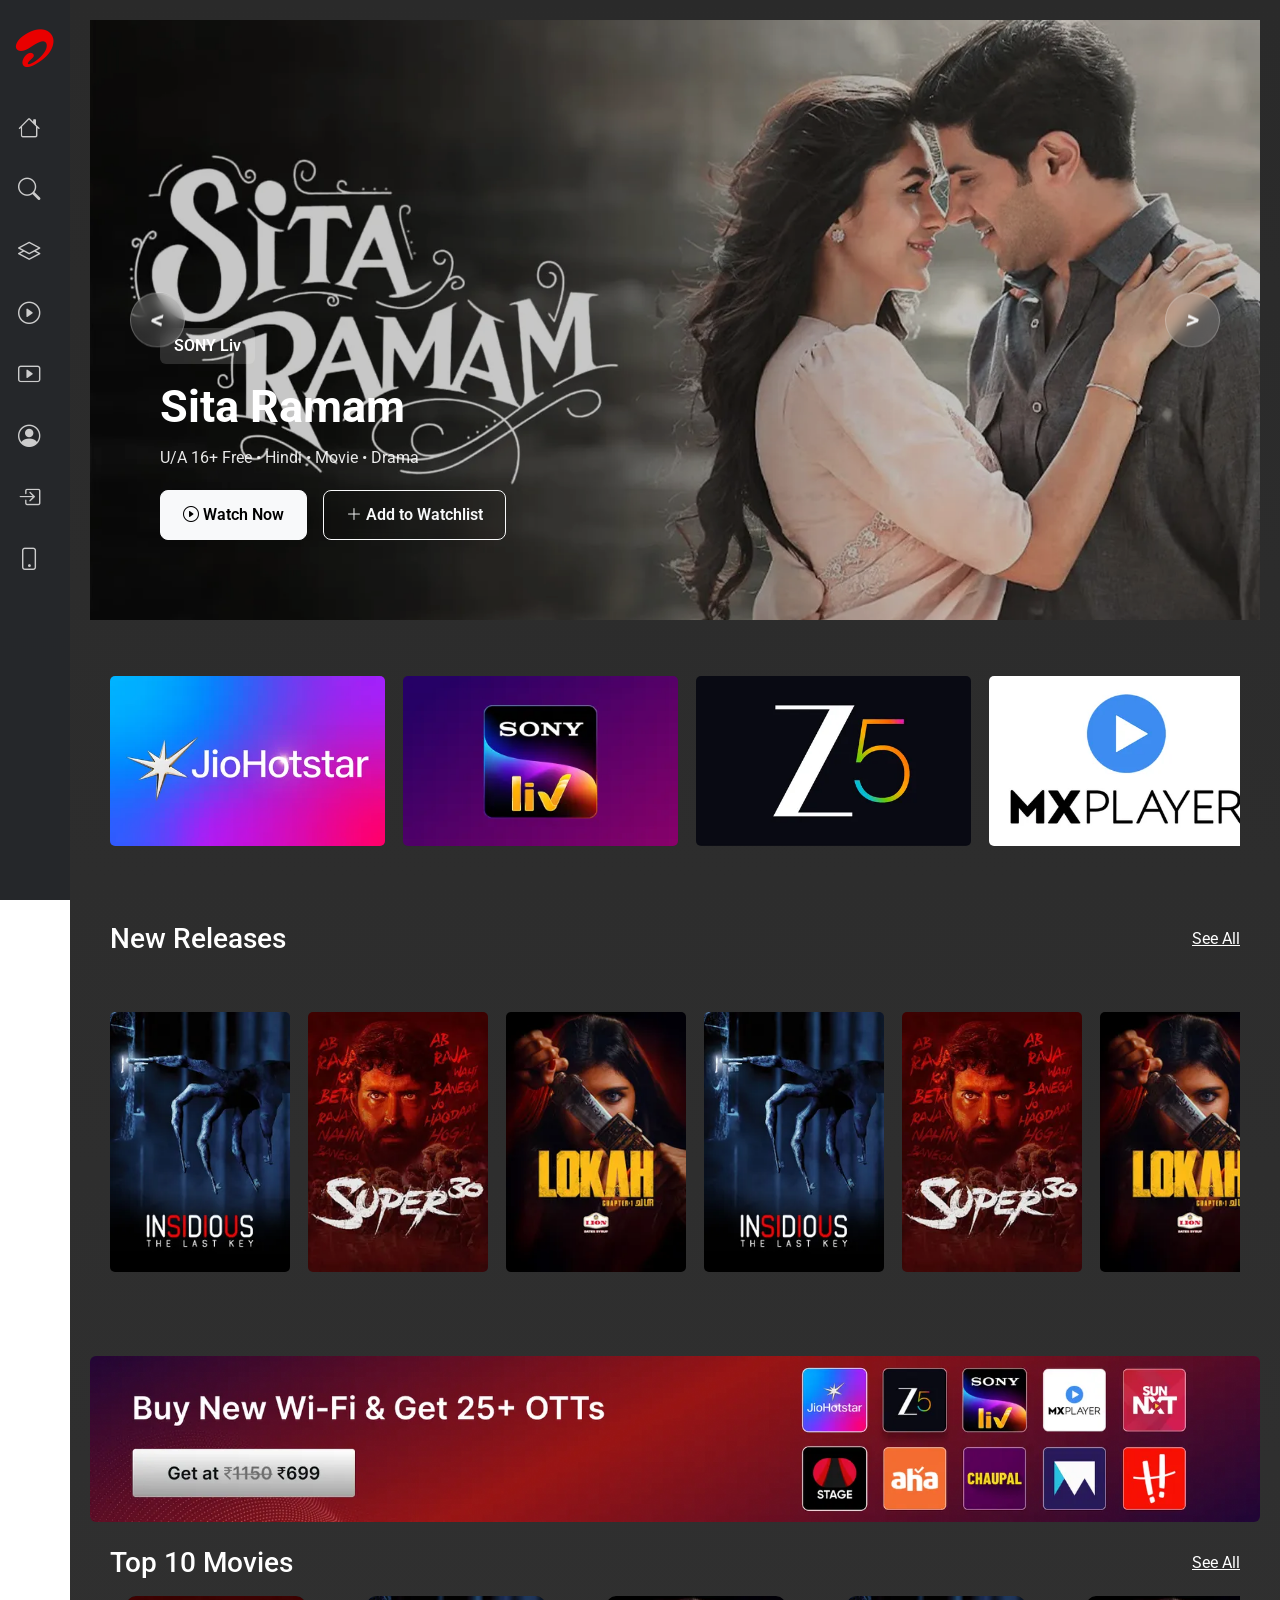
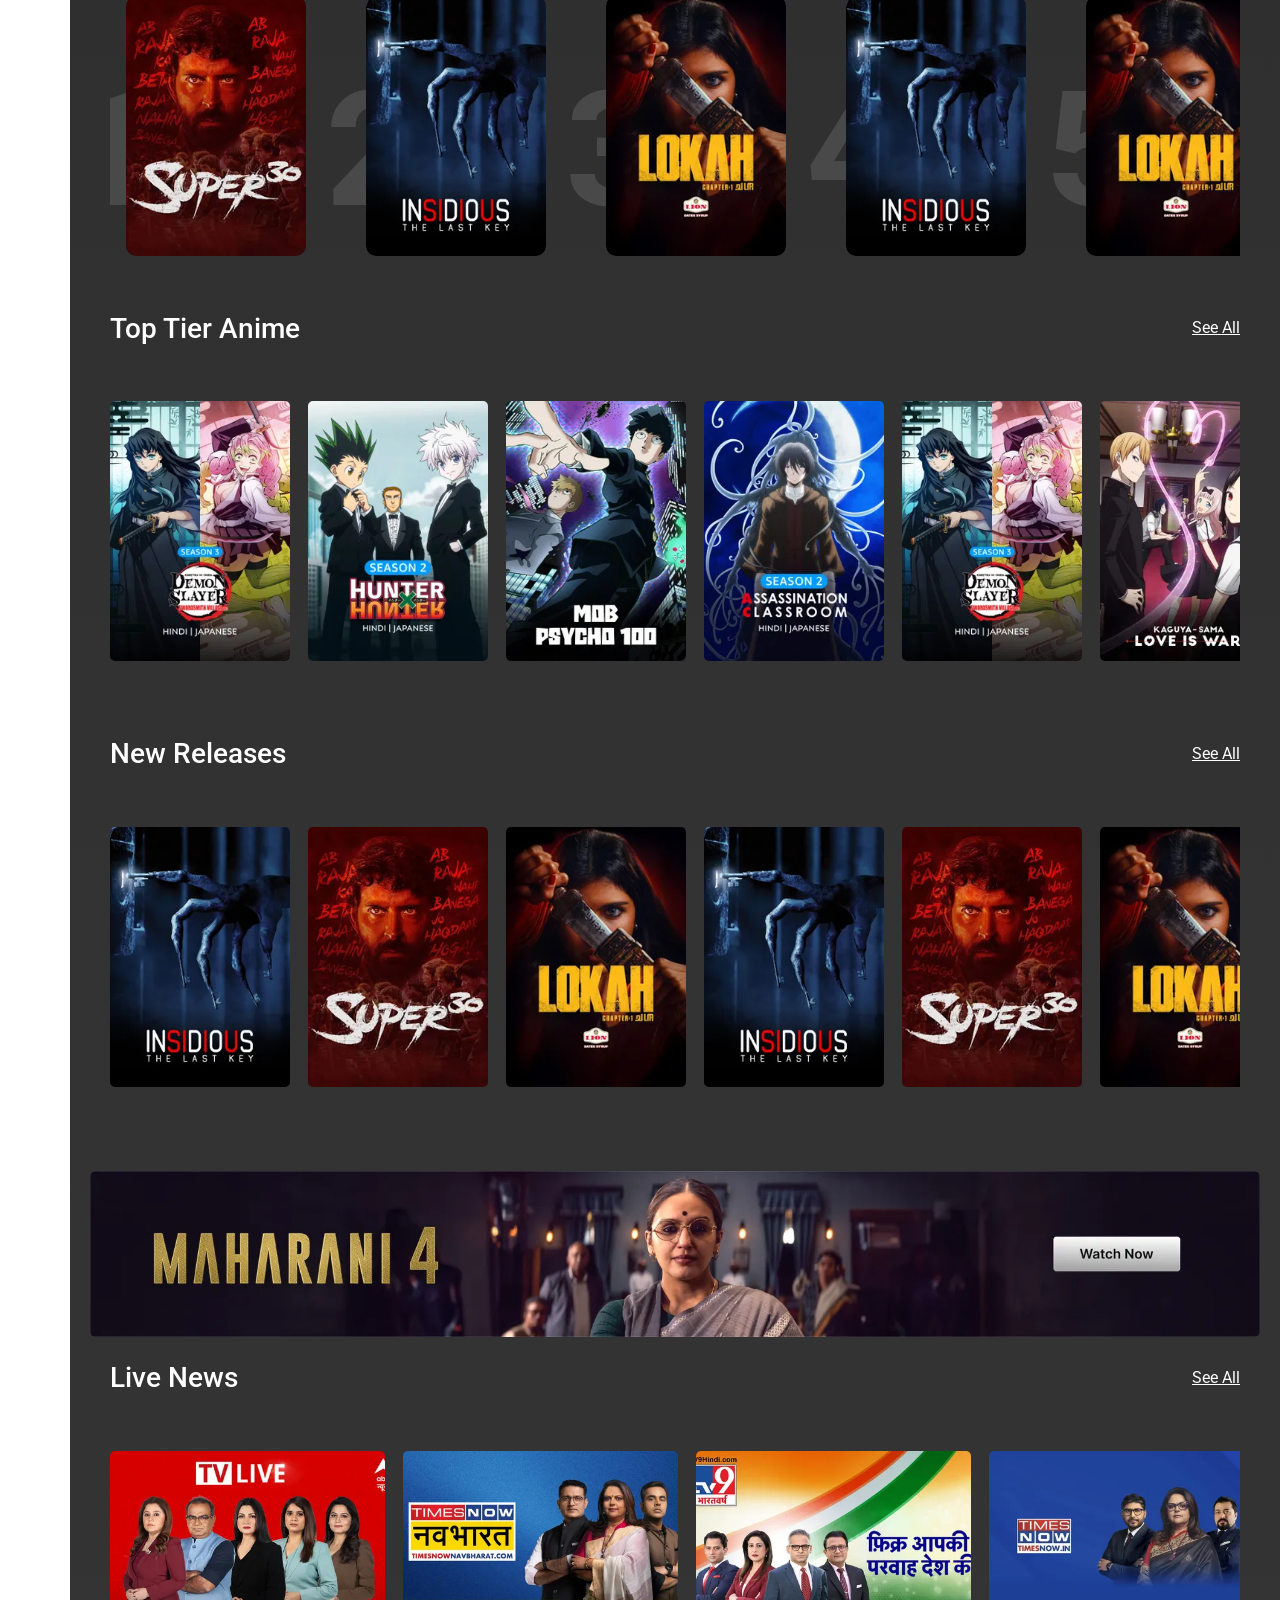
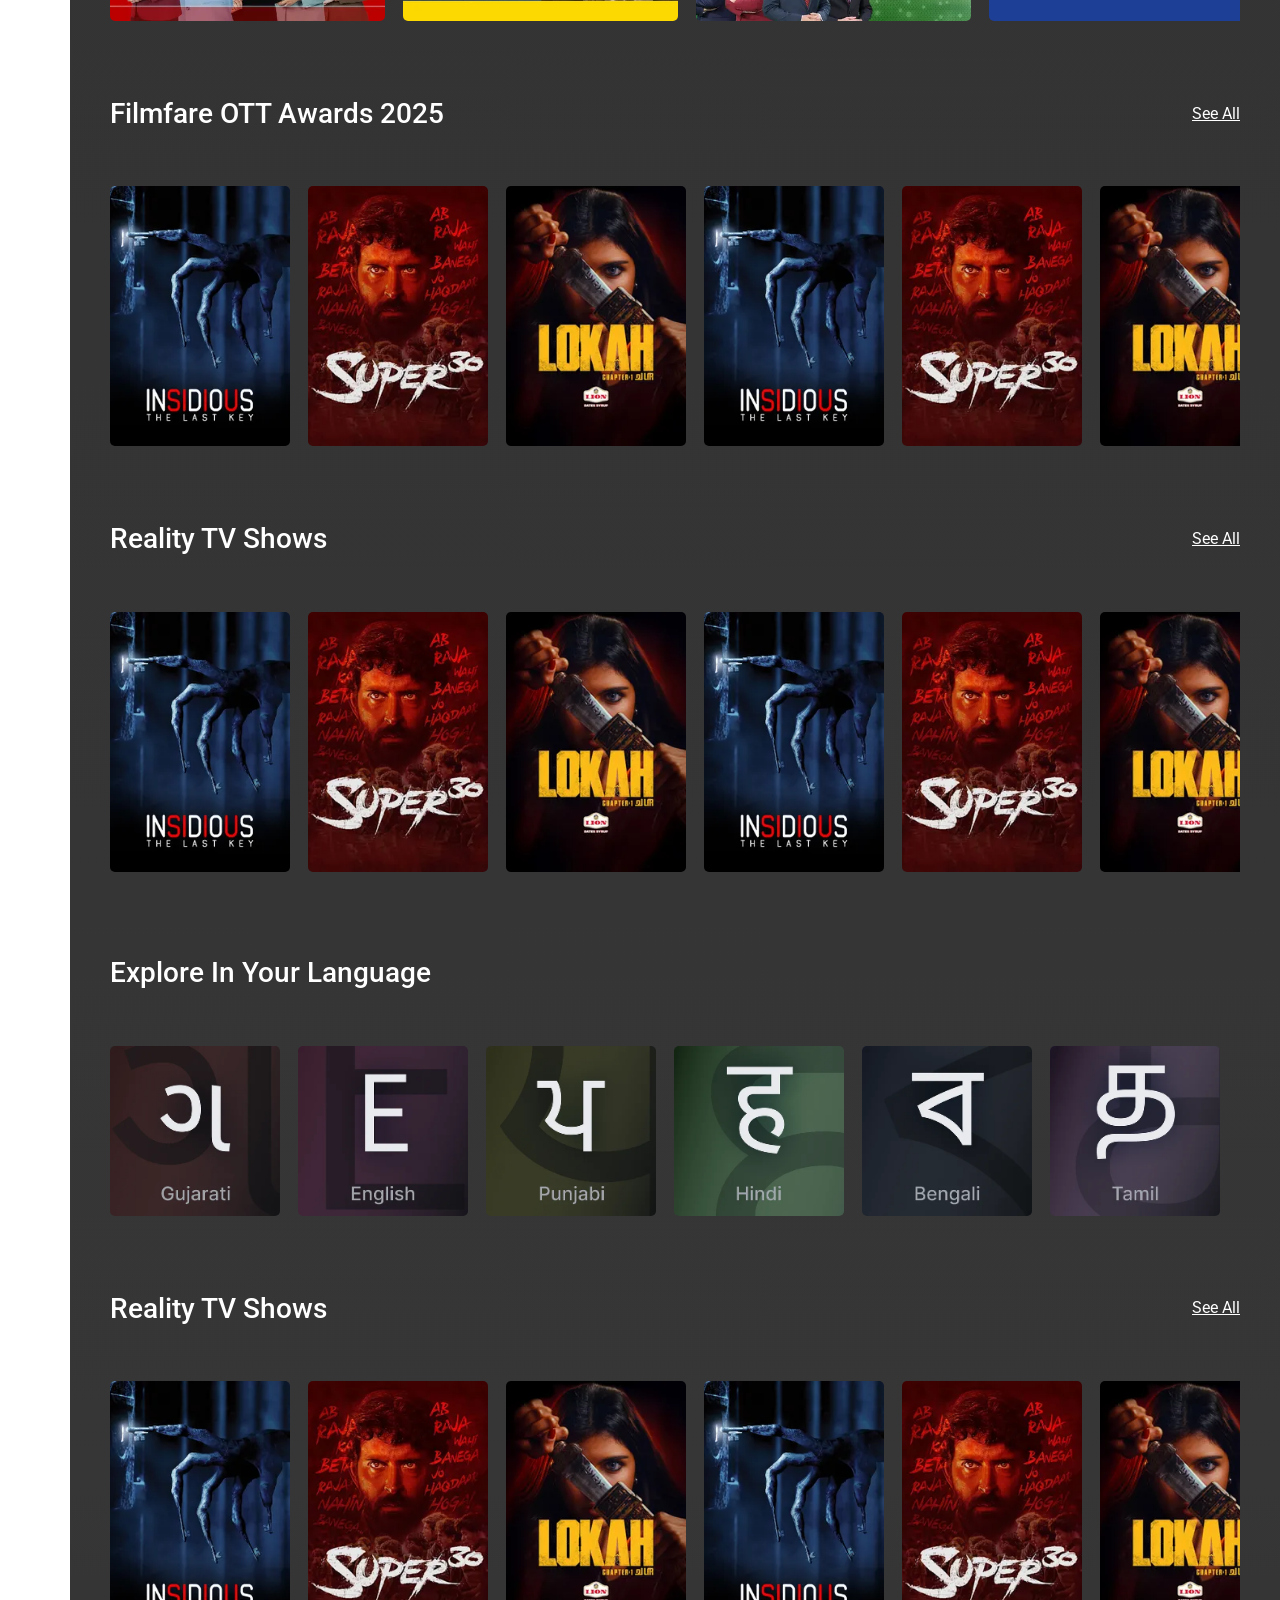
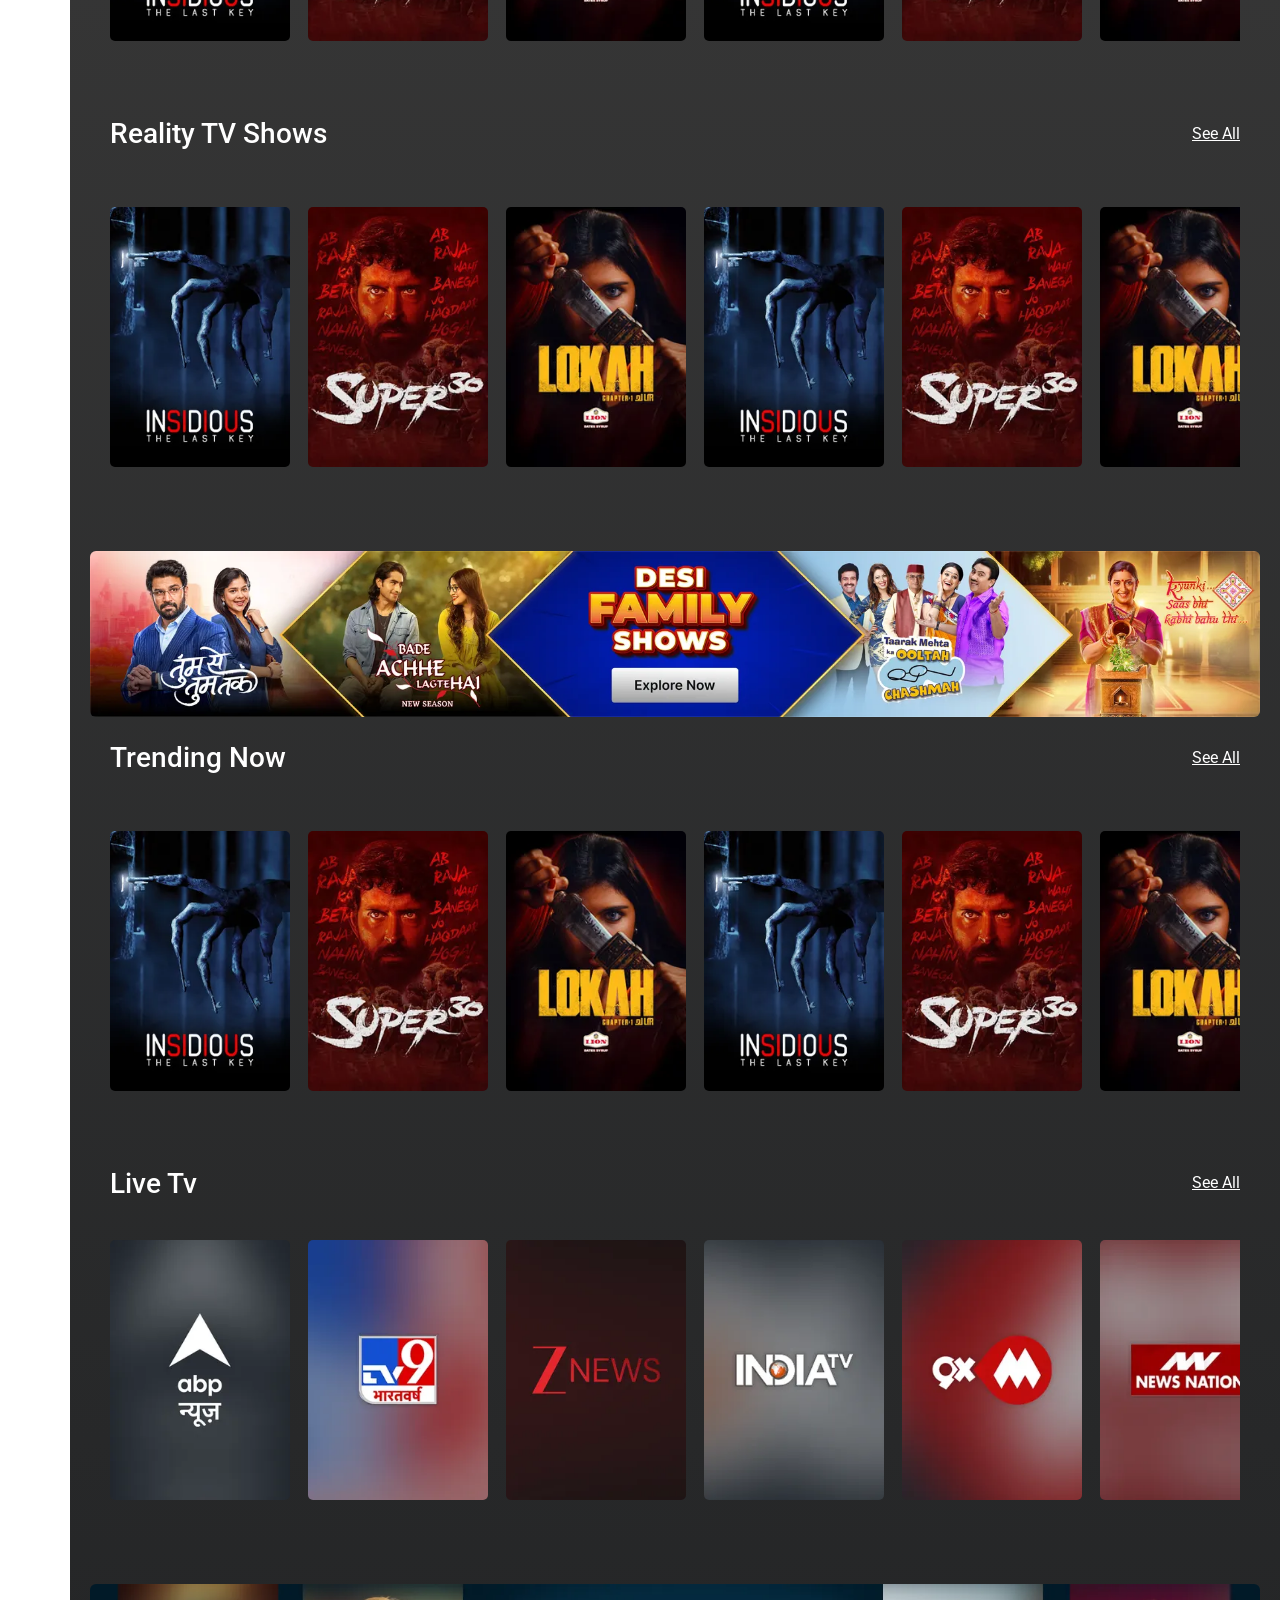
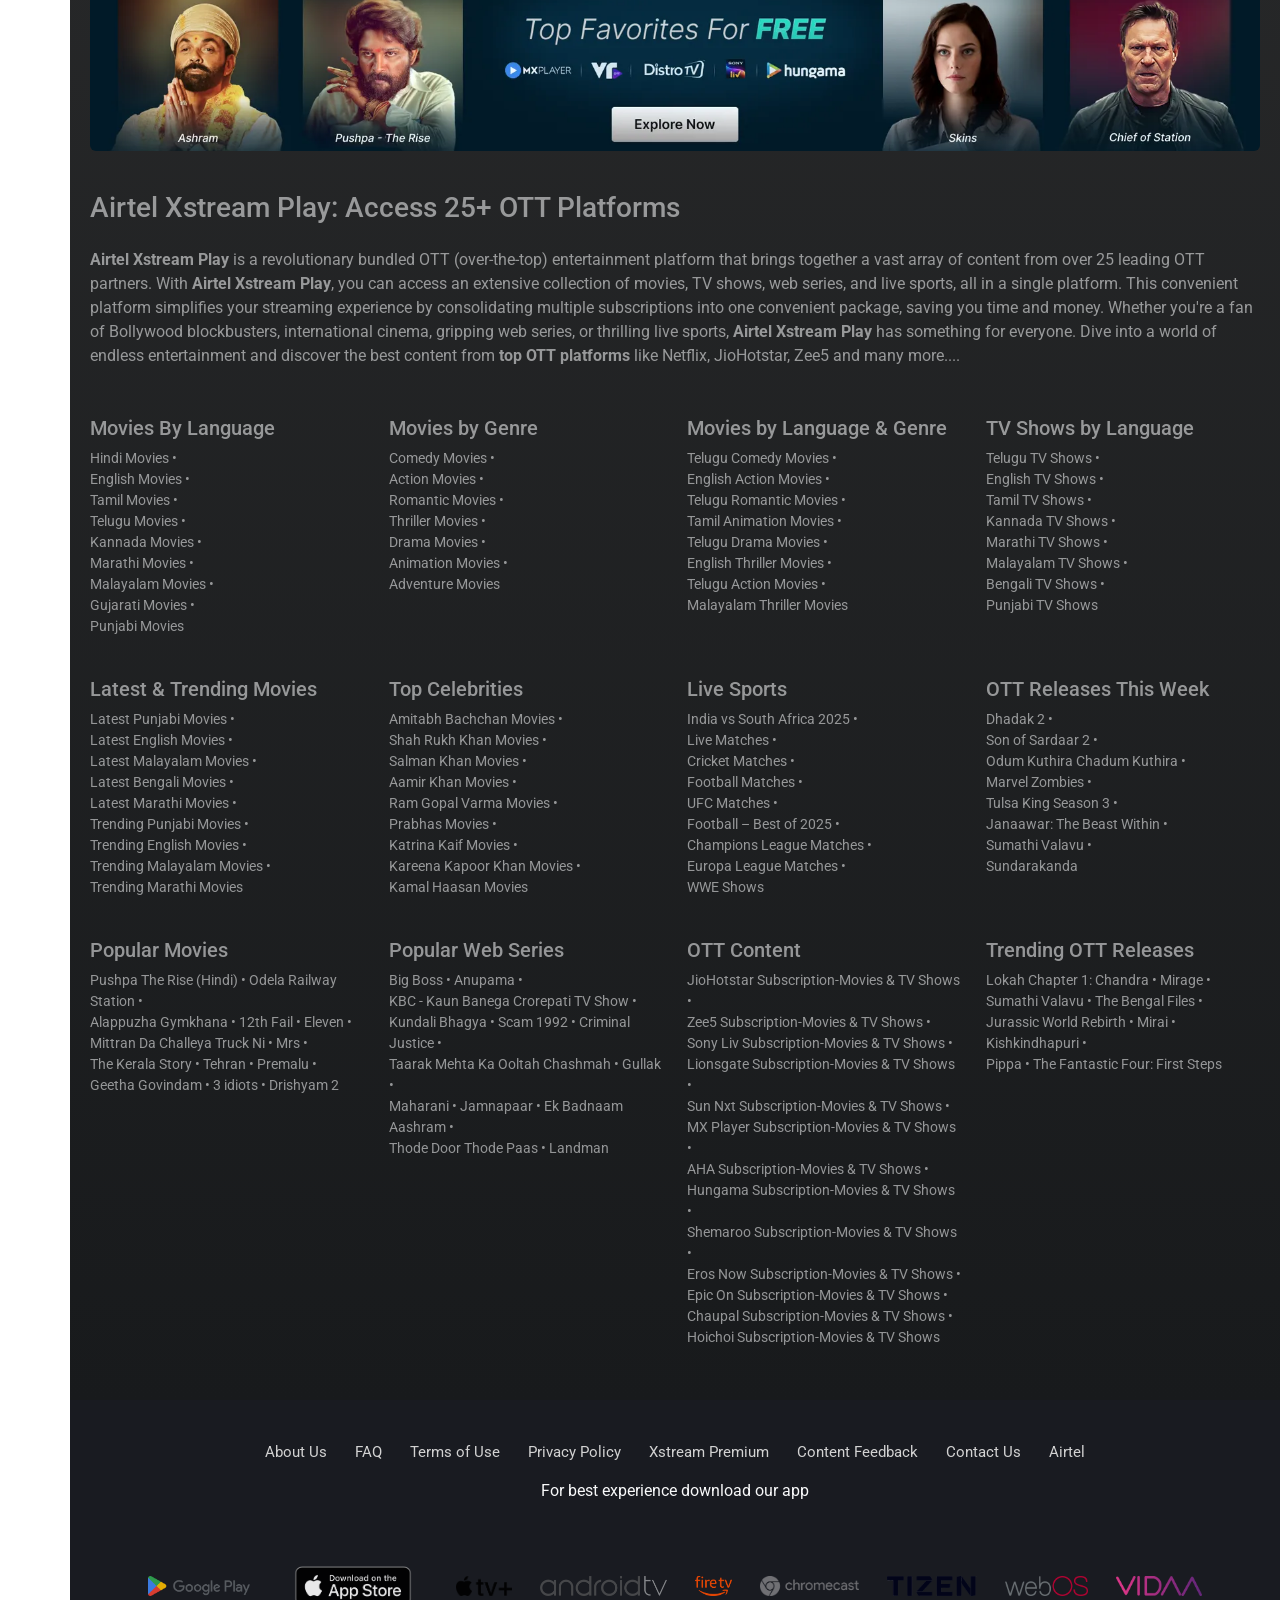
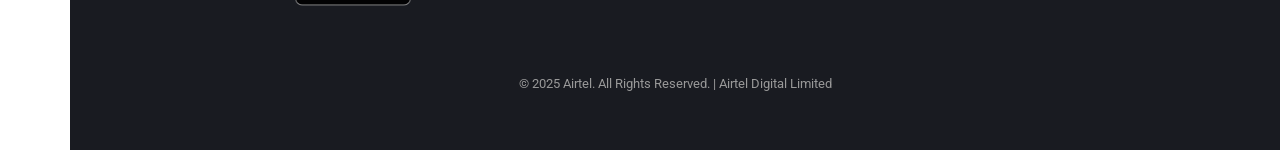
==== free.html @ d32bd986 "live news content change" ====
<!DOCTYPE html>
<html lang="en">
<head>
    <meta charset="UTF-8">
    <meta name="viewport" content="width=device-width, initial-scale=1.0">
    <title>AirtelXstream</title>

    <link rel="icon" type="image/x-icon" href="/images/airtel-xstream-play-logo-hd.png">
    <link rel="stylesheet" href="/css/style.css">
    <link href="https://cdn.jsdelivr.net/npm/bootstrap@5.3.8/dist/css/bootstrap.min.css" rel="stylesheet">
    <link rel="stylesheet" href="https://cdn.jsdelivr.net/npm/bootstrap-icons@1.11.1/font/bootstrap-icons.css">
    <link rel="preconnect" href="https://fonts.googleapis.com">
    <link rel="preconnect" href="https://fonts.gstatic.com" crossorigin>
    <link href="https://fonts.googleapis.com/css2?family=Montserrat:ital,wght@0,100..900;1,100..900&family=Roboto:ital,wght@0,100..900;1,100..900&display=swap" rel="stylesheet">
</head>
<body>

<div class="sidebar">
    <div class="logo mt-2">
        <img src="/images/xsteamplay.png" class="brand">
    </div>
    <ul class="menu">
        <li><a href="/index.html"><i class="bi bi-house"></i><span>Home</span></a>
        </li>
        <li><a href="/search.html"><i class="bi bi-search"></i><span>Search</span></a>
        </li>
        <li><a href="/otts.html"><i class="bi bi-layers"></i><span>OTTs</span></a>
        </li>
        <li><a href="/free.html"><i class="bi bi-play-circle"></i><span>Free</span></a>
        </li>
        <li><a href="/myplan.html"><i class="bi bi-play-btn"></i><span>My Plans</span></a>
        </li>
        <li><a href="/profile.html"><i class="bi bi-person-circle"></i><span>Profile</span></a>
        </li>
        <li>
            <a href="#" data-bs-toggle="modal" data-bs-target="#loginModal">
                <i class="bi bi-box-arrow-in-right"></i><span>Log In</span>
            </a>
        </li>
        <li><a href="https://play.google.com/store/apps/details?id=tv.accedo.airtel.wynk&_branch_match_id=1522531487299482637&utm_source=Website&utm_campaign=Top_Bottom_CTA&utm_medium=Website&_branch_referrer=H4sIAAAAAAAAA8soKSkottLXzy9IzdNLzCwqSc2pKC4pSk3M1cvM00%2F0DMzzCg%2BwcHdKsq8rSk1LLSrKzEuPTyrKLy9OLbJ1ywSK5VcAAJQeFpZEAAAA" target="_blank"><i class="bi bi-phone"></i><span>Get App</span></a>
        </li>
    </ul>
</div>

<div class="main-content">

    <!-- LOGIN MODAL -->
    <div class="modal fade" id="loginModal" tabindex="-1" aria-hidden="true">
        <div class="modal-dialog modal-dialog-centered">
            <div class="modal-content" style="background:#101214; color:#fff; border-radius:12px; padding:20px 25px;">
            
            <div class="d-flex justify-content-between align-items-center mb-3">
                <h4 class="m-0">Xstream Play</h4>
                <button class="btn-close btn-close-white" data-bs-dismiss="modal"></button>
            </div>

            <h5>Enter your Airtel Number</h5>
            <p style="font-size:14px; color:#b9b9b9;">
                You can also use your Broadband/DTH registered numbers to login
            </p>

            <form>
                <div class="d-flex align-items-center gap-2 mb-2" style="border-bottom:1px solid #444; padding-bottom:8px;">
                    <span style="font-size:18px;">+91</span>
                    <input id="mobileInput" type="text" class="form-control bg-transparent text-white" placeholder="Enter mobile number">
                </div>

                <span id="mobileError" style="color:red; font-size:14px;"></span>

                <button id="continueBtn" type="button" class="btn w-100 mt-3" style="background:#ffffff; color:#000; border-radius:8px; padding:10px;">
                    Continue
                </button>
            </form>

            <p class="mt-3 text-center" style="font-size:12px; color:#b9b9b9;">
                I agree to the <a href="#" style="color:#fff;">Terms of Uses</a> and 
                <a href="#" style="color:#fff;">Privacy Policy</a>
            </p>

            </div>
        </div>
    </div>

    <!-- OTP MODAL -->
    <div class="modal fade" id="otpModal" tabindex="-1" aria-hidden="true">
        <div class="modal-dialog modal-dialog-centered">
            <div class="modal-content" style="background:#101214; color:#fff; border-radius:12px; padding:25px;">
                <div class="d-flex align-items-center mb-3">
                    <h5 class="m-0">Verify your number</h5>
                </div>

                <p class="mb-1">Enter OTP sent to <span id="otpMobile" style="font-weight:600;"></span></p>

                <div class="d-flex justify-content-between gap-2 my-4">
                    <input maxlength="1" class="otp-input form-control text-center bg-transparent text-white">
                    <input maxlength="1" class="otp-input form-control text-center bg-transparent text-white">
                    <input maxlength="1" class="otp-input form-control text-center bg-transparent text-white">
                    <input maxlength="1" class="otp-input form-control text-center bg-transparent text-white">
                </div>

                <span id="otpError" style="color:red; font-size:14px;"></span>
                <p class="text-center mb-4" id="resendTimer" style="color:#b9b9b9;">Resend OTP in (0:30)</p>

                <button class="btn w-100" style="background:#ffffff; color:#000; border-radius:8px; padding:10px;">
                    VERIFY
                </button>

                <p class="mt-3 text-center" style="font-size:12px; color:#b9b9b9;">
                    I agree to the <a href="#" style="color:#fff;">Terms of Uses</a> and
                    <a href="#" style="color:#fff;">Privacy Policy</a>
                </p>

            </div>
        </div>
    </div>

    <!-- Hero Slider Start -->
    <div id="heroCarousel" class="carousel slide" data-bs-ride="carousel" data-bs-interval="3500">

        <div class="carousel-inner">
            <div class="carousel-item active">
                <img src="/images/index/slider4.webp" class="d-block w-100 hero-slide-img">
                <div class="carousel-caption hero-caption">
                    <div class="ott-badge">SONY Liv</div>
                    <h2>Sita Ramam</h2>
                    <p class="tagline">U/A 16+ Free • Hindi • Movie • Drama</p>
                    <div class="caption-buttons">
                        <button class="btn btn-light"><i class="bi bi-play-circle"></i> Watch Now</button>
                        <button class="btn btn-outline-light"><i class="bi bi-plus-lg"></i> Add to Watchlist</button>
                    </div>
                </div>
            </div>

            <div class="carousel-item">
                <img src="/images/index/slider2.webp" class="d-block w-100 hero-slide-img">
                <div class="carousel-caption hero-caption">
                    <div class="ott-badge">SONY Liv</div>
                    <h2>Jailer</h2>
                    <p class="tagline">U/A 16+ • Action • Crime • Comedy • Hindi • Movie</p>
                    <div class="caption-buttons">
                        <button class="btn btn-light"><i class="bi bi-play-circle"></i> Watch Now</button>
                        <button class="btn btn-outline-light"><i class="bi bi-plus-lg"></i> Add to Watchlist</button>
                    </div>
                </div>
            </div>

            <div class="carousel-item">
                <img src="/images/index/slider3.webp" class="d-block w-100 hero-slide-img">
                <div class="carousel-caption hero-caption">
                    <div class="ott-badge">ZEE5</div>
                    <h2>Ram Setu</h2>
                    <p class="tagline">U/A 13+ • Action • Adventure • Suspense • History</p>
                    <div class="caption-buttons">
                        <button class="btn btn-light"><i class="bi bi-play-circle"></i> Watch Now</button>
                        <button class="btn btn-outline-light"><i class="bi bi-plus-lg"></i> Add to Watchlist</button>
                    </div>
                </div>
            </div>

            <div class="carousel-item">
                <img src="/images/index/slider1.webp" class="d-block w-100 hero-slide-img">
                <div class="carousel-caption hero-caption">
                    <div class="ott-badge">Netflix</div>
                    <h2>Pippa</h2>
                    <p class="tagline">U/A 16+ • Action • Drama • War • Hindi • Drama</p>
                    <div class="caption-buttons">
                        <button class="btn btn-light"><i class="bi bi-play-circle"></i> Watch Now</button>
                        <button class="btn btn-outline-light"><i class="bi bi-plus-lg"></i> Add to Watchlist</button>
                    </div>
                </div>
            </div>
        </div>

        <button class="hero-arrow prev" type="button" data-bs-target="#heroCarousel" data-bs-slide="prev">
            <i class="arrow-icon">&lt;</i>
        </button>

        <button class="hero-arrow next" type="button" data-bs-target="#heroCarousel" data-bs-slide="next">
            <i class="arrow-icon">&gt;</i>
        </button>


    </div>
    <!-- Hero Slider End -->

    <!-- OTT Logos Row -->
    <div class="live-section mt-3">
        <div class="live-scroll-container">
            <button class="scroll-btn left-btn">❮</button>

            <div class="live-scroller">
                <div class="live-scroll-inner">

                    <div class="live-card-wrapper">
                        <div class="live-card">
                            <img src="/images/index/ottlogo1.webp" alt="News">
                        </div>
                    </div>
                    <div class="live-card-wrapper">
                        <div class="live-card">
                            <img src="/images/index/ottlogo2.webp" alt="News">
                        </div>
                    </div>
                    <div class="live-card-wrapper">
                        <div class="live-card">
                            <img src="/images/index/ottlogo3.webp" alt="News">
                        </div>
                    </div>
                    <div class="live-card-wrapper">
                        <div class="live-card">
                            <img src="/images/index/ottlogo4.webp" alt="News">
                        </div>
                    </div>
                    <div class="live-card-wrapper">
                        <div class="live-card">
                            <img src="/images/index/ottlogo5.webp" alt="News">
                        </div>
                    </div>
                    <div class="live-card-wrapper">
                        <div class="live-card">
                            <img src="/images/index/ottlogo6.webp" alt="News">
                        </div>
                    </div>
                    <div class="live-card-wrapper">
                        <div class="live-card">
                            <img src="/images/index/ottlogo7.webp" alt="News">
                        </div>
                    </div>
                    <div class="live-card-wrapper">
                        <div class="live-card">
                            <img src="/images/index/ottlogo8.webp" alt="News">
                        </div>
                    </div>
                    <div class="live-card-wrapper">
                        <div class="live-card">
                            <img src="/images/index/ottlogo9.webp" alt="News">
                        </div>
                    </div>

                </div>
            </div>

            <button class="scroll-btn right-btn">❯</button>
        </div>
    </div>
    <!-- OTT Logos Row -->

    <div class="movie-section mt-3">
        <div class="d-flex justify-content-between align-items-center mb-3">
            <h3 class="text-white m-0">New Releases</h3>
            <a href="seeall.html" class="text-white">See All</a>
        </div>
        <div class="movie-scroll-container">
            <button class="scroll-btn left-btn">❮</button>
            <div class="movie-scroller">
                <div class="movie-scroll-inner">
                    <div class="movie-card-wrapper">
                        <a href="singlepage.html" class="movie-link">
                            <div class="movie-card">
                                <img src="/images/index/insidiousthelastkey_portrait_thumb.webp" alt="movie">
                                <div class="card-overlay">
                                    <h5 class="movie-title">Insidious The Lastkey</h5>
                                    <div class="badges">
                                        <span class="badge age">U/A 13+</span>
                                        <span class="badge type">Movie</span>
                                    </div>
                                    <button class="watchlist-btn"><span>+</span> Add To Watchlist</button>
                                </div>
                            </div>
                        </a>
                    </div>
                    <div class="movie-card-wrapper">
                        <a href="singlepage.html" class="movie-link">
                            <div class="movie-card">
                                <img src="/images/index/super30.webp" alt="movie">
                                <div class="card-overlay">
                                    <h5 class="movie-title">Super 30</h5>
                                    <div class="badges">
                                        <span class="badge age">U/A 13+</span>
                                        <span class="badge type">Movie</span>
                                    </div>
                                    <button class="watchlist-btn"><span>+</span> Add To Watchlist</button>
                                </div>
                            </div>
                        </a>
                    </div>

                    <div class="movie-card-wrapper">
                        <a href="singlepage.html" class="movie-link">
                            <div class="movie-card">
                                <img src="/images/index/lokah.webp" alt="movie">
                                <div class="card-overlay">
                                    <h5 class="movie-title">Lokah</h5>
                                    <div class="badges">
                                        <span class="badge age">U/A 13+</span>
                                        <span class="badge type">Movie</span>
                                    </div>
                                    <button class="watchlist-btn"><span>+</span> Add To Watchlist</button>
                                </div>
                            </div>
                        </a>
                    </div>
                    <div class="movie-card-wrapper">
                        <a href="singlepage.html" class="movie-link">
                            <div class="movie-card">
                                <img src="/images/index/insidiousthelastkey_portrait_thumb.webp" alt="movie">
                                <div class="card-overlay">
                                    <h5 class="movie-title">Insidious The Lastkey</h5>
                                    <div class="badges">
                                        <span class="badge age">U/A 13+</span>
                                        <span class="badge type">Movie</span>
                                    </div>
                                    <button class="watchlist-btn"><span>+</span> Add To Watchlist</button>
                                </div>
                            </div>
                        </a>
                    </div>
                    <div class="movie-card-wrapper">
                        <a href="singlepage.html" class="movie-link">
                            <div class="movie-card">
                                <img src="/images/index/super30.webp" alt="movie">
                                <div class="card-overlay">
                                    <h5 class="movie-title">Super 30</h5>
                                    <div class="badges">
                                        <span class="badge age">U/A 13+</span>
                                        <span class="badge type">Movie</span>
                                    </div>
                                    <button class="watchlist-btn"><span>+</span> Add To Watchlist</button>
                                </div>
                            </div>
                        </a>
                    </div>

                    <div class="movie-card-wrapper">
                        <a href="singlepage.html" class="movie-link">
                            <div class="movie-card">
                                <img src="/images/index/lokah.webp" alt="movie">
                                <div class="card-overlay">
                                    <h5 class="movie-title">Lokah</h5>
                                    <div class="badges">
                                        <span class="badge age">U/A 13+</span>
                                        <span class="badge type">Movie</span>
                                    </div>
                                    <button class="watchlist-btn"><span>+</span> Add To Watchlist</button>
                                </div>
                            </div>
                        </a>
                    </div>
                    <div class="movie-card-wrapper">
                        <a href="singlepage.html" class="movie-link">
                            <div class="movie-card">
                                <img src="/images/index/lokah.webp" alt="movie">
                                <div class="card-overlay">
                                    <h5 class="movie-title">Lokah</h5>
                                    <div class="badges">
                                        <span class="badge age">U/A 13+</span>
                                        <span class="badge type">Movie</span>
                                    </div>
                                    <button class="watchlist-btn"><span>+</span> Add To Watchlist</button>
                                </div>
                            </div>
                        </a>
                    </div>
                    <div class="movie-card-wrapper">
                        <a href="singlepage.html" class="movie-link">
                            <div class="movie-card">
                                <img src="/images/index/insidiousthelastkey_portrait_thumb.webp" alt="movie">
                                <div class="card-overlay">
                                    <h5 class="movie-title">Insidious The Lastkey</h5>
                                    <div class="badges">
                                        <span class="badge age">U/A 13+</span>
                                        <span class="badge type">Movie</span>
                                    </div>
                                    <button class="watchlist-btn"><span>+</span> Add To Watchlist</button>
                                </div>
                            </div>
                        </a>
                    </div>
                    <div class="movie-card-wrapper">
                        <a href="singlepage.html" class="movie-link">
                            <div class="movie-card">
                                <img src="/images/index/super30.webp" alt="movie">
                                <div class="card-overlay">
                                    <h5 class="movie-title">Super 30</h5>
                                    <div class="badges">
                                        <span class="badge age">U/A 13+</span>
                                        <span class="badge type">Movie</span>
                                    </div>
                                    <button class="watchlist-btn"><span>+</span> Add To Watchlist</button>
                                </div>
                            </div>
                        </a>
                    </div>

                    <div class="movie-card-wrapper">
                        <a href="singlepage.html" class="movie-link">
                            <div class="movie-card">
                                <img src="/images/index/lokah.webp" alt="movie">
                                <div class="card-overlay">
                                    <h5 class="movie-title">Lokah</h5>
                                    <div class="badges">
                                        <span class="badge age">U/A 13+</span>
                                        <span class="badge type">Movie</span>
                                    </div>
                                    <button class="watchlist-btn"><span>+</span> Add To Watchlist</button>
                                </div>
                            </div>
                        </a>
                    </div>

                </div>
            </div>
            <button class="scroll-btn right-btn">❯</button>
        </div>
    </div> 

    <!-- WiFi Banner -->
    <div class="text-center my-4">
        <a href="https://www.airtel.in/new-connection/broadband/?price=499&utm_source=xstream&utm_campaign=bb_acq_xstream_continue_watch_web"><img src="/images/index/wifi-banner.webp" class="img-fluid rounded-2 wifi-banner"></a>
    </div>

    <div class="top10-section mt-4">

        <div class="d-flex justify-content-between align-items-center mb-3">
            <h3 class="text-white m-0">Top 10 Movies</h3>
            <a href="seeall.html" class="text-white">See All</a>
        </div>

        <div class="top10-scroll-container">

            <button class="top10-scroll-btn top10-left-btn">❮</button>

            <div class="top10-scroller">
                <div class="top10-scroll-inner">

                    <!-- ITEM 1 -->
                    <div class="top10-card-wrapper">
                        <div class="top10-number">1</div>

                        <div class="top10-card ms-3">
                            <img src="/images/index/super30.webp" alt="movie">

                            <div class="top10-overlay">
                                <h5 class="top10-title">Super 30</h5>

                                <div class="top10-badges">
                                    <span class="top10-badge age">U/A 13+</span>
                                    <span class="top10-badge type">Movie</span>
                                </div>

                                <button class="top10-watchlist">
                                    <span>+</span> Add To Watchlist
                                </button>
                            </div>
                        </div>
                    </div>

                    <!-- ITEM 2 -->
                    <div class="top10-card-wrapper">
                        <div class="top10-number">2</div>

                        <div class="top10-card">
                            <img src="/images/index/insidiousthelastkey_portrait_thumb.webp">

                            <div class="top10-overlay">
                                <h5 class="top10-title">Insidious</h5>

                                <div class="top10-badges">
                                    <span class="top10-badge age">U/A 13+</span>
                                    <span class="top10-badge type">Movie</span>
                                </div>

                                <button class="top10-watchlist">
                                    <span>+</span> Add To Watchlist
                                </button>
                            </div>
                        </div>
                    </div>

                    <!-- ITEM 3 -->
                    <div class="top10-card-wrapper">
                        <div class="top10-number">3</div>

                        <div class="top10-card">
                            <img src="/images/index/lokah.webp">

                            <div class="top10-overlay">
                                <h5 class="top10-title">Lokah</h5>

                                <div class="top10-badges">
                                    <span class="top10-badge age">U/A 13+</span>
                                    <span class="top10-badge type">Movie</span>
                                </div>

                                <button class="top10-watchlist">
                                    <span>+</span> Add To Watchlist
                                </button>
                            </div>
                        </div>
                    </div>
                    <!-- ITEM 2 -->
                    <div class="top10-card-wrapper">
                        <div class="top10-number">4</div>

                        <div class="top10-card">
                            <img src="/images/index/insidiousthelastkey_portrait_thumb.webp">

                            <div class="top10-overlay">
                                <h5 class="top10-title">Insidious</h5>

                                <div class="top10-badges">
                                    <span class="top10-badge age">U/A 13+</span>
                                    <span class="top10-badge type">Movie</span>
                                </div>

                                <button class="top10-watchlist">
                                    <span>+</span> Add To Watchlist
                                </button>
                            </div>
                        </div>
                    </div>

                    <!-- ITEM 3 -->
                    <div class="top10-card-wrapper">
                        <div class="top10-number">5</div>

                        <div class="top10-card">
                            <img src="/images/index/lokah.webp">

                            <div class="top10-overlay">
                                <h5 class="top10-title">Lokah</h5>

                                <div class="top10-badges">
                                    <span class="top10-badge age">U/A 13+</span>
                                    <span class="top10-badge type">Movie</span>
                                </div>

                                <button class="top10-watchlist">
                                    <span>+</span> Add To Watchlist
                                </button>
                            </div>
                        </div>
                    </div>
                    <!-- ITEM 2 -->
                    <div class="top10-card-wrapper">
                        <div class="top10-number">6</div>

                        <div class="top10-card">
                            <img src="/images/index/insidiousthelastkey_portrait_thumb.webp">

                            <div class="top10-overlay">
                                <h5 class="top10-title">Insidious</h5>

                                <div class="top10-badges">
                                    <span class="top10-badge age">U/A 13+</span>
                                    <span class="top10-badge type">Movie</span>
                                </div>

                                <button class="top10-watchlist">
                                    <span>+</span> Add To Watchlist
                                </button>
                            </div>
                        </div>
                    </div>

                    <!-- ITEM 3 -->
                    <div class="top10-card-wrapper">
                        <div class="top10-number">7</div>

                        <div class="top10-card">
                            <img src="/images/index/lokah.webp">

                            <div class="top10-overlay">
                                <h5 class="top10-title">Lokah</h5>

                                <div class="top10-badges">
                                    <span class="top10-badge age">U/A 13+</span>
                                    <span class="top10-badge type">Movie</span>
                                </div>

                                <button class="top10-watchlist">
                                    <span>+</span> Add To Watchlist
                                </button>
                            </div>
                        </div>
                    </div>
                    <!-- ITEM 2 -->
                    <div class="top10-card-wrapper">
                        <div class="top10-number">8</div>

                        <div class="top10-card">
                            <img src="/images/index/insidiousthelastkey_portrait_thumb.webp">

                            <div class="top10-overlay">
                                <h5 class="top10-title">Insidious</h5>

                                <div class="top10-badges">
                                    <span class="top10-badge age">U/A 13+</span>
                                    <span class="top10-badge type">Movie</span>
                                </div>

                                <button class="top10-watchlist">
                                    <span>+</span> Add To Watchlist
                                </button>
                            </div>
                        </div>
                    </div>

                    <!-- ITEM 3 -->
                    <div class="top10-card-wrapper">
                        <div class="top10-number">9</div>

                        <div class="top10-card">
                            <img src="/images/index/lokah.webp">

                            <div class="top10-overlay">
                                <h5 class="top10-title">Lokah</h5>

                                <div class="top10-badges">
                                    <span class="top10-badge age">U/A 13+</span>
                                    <span class="top10-badge type">Movie</span>
                                </div>

                                <button class="top10-watchlist">
                                    <span>+</span> Add To Watchlist
                                </button>
                            </div>
                        </div>
                    </div>
                </div>
            </div>

            <button class="top10-scroll-btn top10-right-btn">❯</button>

        </div>
    </div>

    <div class="movie-section mt-3">
        <div class="d-flex justify-content-between align-items-center mb-3">
            <h3 class="text-white m-0">Top Tier Anime</h3>
            <a href="seeall.html" class="text-white">See All</a>
        </div>
        <div class="movie-scroll-container">
            <button class="scroll-btn left-btn">❮</button>
            <div class="movie-scroller">
                <div class="movie-scroll-inner">
                    <div class="movie-card-wrapper">
                        <a href="singlepage.html" class="movie-link">
                            <div class="movie-card">
                                <img src="/images/index/anime1.webp" alt="movie">
                                <div class="card-overlay">
                                    <h5 class="movie-title">Insidious The Lastkey</h5>
                                    <div class="badges">
                                        <span class="badge age">U/A 13+</span>
                                        <span class="badge type">Movie</span>
                                    </div>
                                    <button class="watchlist-btn"><span>+</span> Add To Watchlist</button>
                                </div>
                            </div>
                        </a>
                    </div>
                    <div class="movie-card-wrapper">
                        <a href="singlepage.html" class="movie-link">
                            <div class="movie-card">
                                <img src="/images/index/anime5.webp" alt="movie">
                                <div class="card-overlay">
                                    <h5 class="movie-title">Super 30</h5>
                                    <div class="badges">
                                        <span class="badge age">U/A 13+</span>
                                        <span class="badge type">Movie</span>
                                    </div>
                                    <button class="watchlist-btn"><span>+</span> Add To Watchlist</button>
                                </div>
                            </div>
                        </a>
                    </div>

                    <div class="movie-card-wrapper">
                        <a href="singlepage.html" class="movie-link">
                            <div class="movie-card">
                                <img src="/images/index/anime8.webp" alt="movie">
                                <div class="card-overlay">
                                    <h5 class="movie-title">Lokah</h5>
                                    <div class="badges">
                                        <span class="badge age">U/A 13+</span>
                                        <span class="badge type">Movie</span>
                                    </div>
                                    <button class="watchlist-btn"><span>+</span> Add To Watchlist</button>
                                </div>
                            </div>
                        </a>
                    </div>
                    <div class="movie-card-wrapper">
                        <a href="singlepage.html" class="movie-link">
                            <div class="movie-card">
                                <img src="/images/index/anime2.webp" alt="movie">
                                <div class="card-overlay">
                                    <h5 class="movie-title">Insidious The Lastkey</h5>
                                    <div class="badges">
                                        <span class="badge age">U/A 13+</span>
                                        <span class="badge type">Movie</span>
                                    </div>
                                    <button class="watchlist-btn"><span>+</span> Add To Watchlist</button>
                                </div>
                            </div>
                        </a>
                    </div>
                    <div class="movie-card-wrapper">
                        <a href="singlepage.html" class="movie-link">
                            <div class="movie-card">
                                <img src="/images/index/anime1.webp" alt="movie">
                                <div class="card-overlay">
                                    <h5 class="movie-title">Super 30</h5>
                                    <div class="badges">
                                        <span class="badge age">U/A 13+</span>
                                        <span class="badge type">Movie</span>
                                    </div>
                                    <button class="watchlist-btn"><span>+</span> Add To Watchlist</button>
                                </div>
                            </div>
                        </a>
                    </div>

                    <div class="movie-card-wrapper">
                        <a href="singlepage.html" class="movie-link">
                            <div class="movie-card">
                                <img src="/images/index/anime6.webp" alt="movie">
                                <div class="card-overlay">
                                    <h5 class="movie-title">Lokah</h5>
                                    <div class="badges">
                                        <span class="badge age">U/A 13+</span>
                                        <span class="badge type">Movie</span>
                                    </div>
                                    <button class="watchlist-btn"><span>+</span> Add To Watchlist</button>
                                </div>
                            </div>
                        </a>
                    </div>
                    <div class="movie-card-wrapper">
                        <a href="singlepage.html" class="movie-link">
                            <div class="movie-card">
                                <img src="/images/index/anime4.webp" alt="movie">
                                <div class="card-overlay">
                                    <h5 class="movie-title">Lokah</h5>
                                    <div class="badges">
                                        <span class="badge age">U/A 13+</span>
                                        <span class="badge type">Movie</span>
                                    </div>
                                    <button class="watchlist-btn"><span>+</span> Add To Watchlist</button>
                                </div>
                            </div>
                        </a>
                    </div>
                    <div class="movie-card-wrapper">
                        <a href="singlepage.html" class="movie-link">
                            <div class="movie-card">
                                <img src="/images/index/anime3.webp" alt="movie">
                                <div class="card-overlay">
                                    <h5 class="movie-title">Insidious The Lastkey</h5>
                                    <div class="badges">
                                        <span class="badge age">U/A 13+</span>
                                        <span class="badge type">Movie</span>
                                    </div>
                                    <button class="watchlist-btn"><span>+</span> Add To Watchlist</button>
                                </div>
                            </div>
                        </a>
                    </div>
                    <div class="movie-card-wrapper">
                        <a href="singlepage.html" class="movie-link">
                            <div class="movie-card">
                                <img src="/images/index/anime5.webp" alt="movie">
                                <div class="card-overlay">
                                    <h5 class="movie-title">Super 30</h5>
                                    <div class="badges">
                                        <span class="badge age">U/A 13+</span>
                                        <span class="badge type">Movie</span>
                                    </div>
                                    <button class="watchlist-btn"><span>+</span> Add To Watchlist</button>
                                </div>
                            </div>
                        </a>
                    </div>

                    <div class="movie-card-wrapper">
                        <a href="singlepage.html" class="movie-link">
                            <div class="movie-card">
                                <img src="/images/index/anime6.webp" alt="movie">
                                <div class="card-overlay">
                                    <h5 class="movie-title">Lokah</h5>
                                    <div class="badges">
                                        <span class="badge age">U/A 13+</span>
                                        <span class="badge type">Movie</span>
                                    </div>
                                    <button class="watchlist-btn"><span>+</span> Add To Watchlist</button>
                                </div>
                            </div>
                        </a>
                    </div>

                </div>
            </div>
            <button class="scroll-btn right-btn">❯</button>
        </div>
    </div> 

    <div class="movie-section mt-3">
        <div class="d-flex justify-content-between align-items-center mb-3">
            <h3 class="text-white m-0">New Releases</h3>
            <a href="seeall.html" class="text-white">See All</a>
        </div>
        <div class="movie-scroll-container">
            <button class="scroll-btn left-btn">❮</button>
            <div class="movie-scroller">
                <div class="movie-scroll-inner">
                    <div class="movie-card-wrapper">
                        <a href="singlepage.html" class="movie-link">
                            <div class="movie-card">
                                <img src="/images/index/insidiousthelastkey_portrait_thumb.webp" alt="movie">
                                <div class="card-overlay">
                                    <h5 class="movie-title">Insidious The Lastkey</h5>
                                    <div class="badges">
                                        <span class="badge age">U/A 13+</span>
                                        <span class="badge type">Movie</span>
                                    </div>
                                    <button class="watchlist-btn"><span>+</span> Add To Watchlist</button>
                                </div>
                            </div>
                        </a>
                    </div>
                    <div class="movie-card-wrapper">
                        <a href="singlepage.html" class="movie-link">
                            <div class="movie-card">
                                <img src="/images/index/super30.webp" alt="movie">
                                <div class="card-overlay">
                                    <h5 class="movie-title">Super 30</h5>
                                    <div class="badges">
                                        <span class="badge age">U/A 13+</span>
                                        <span class="badge type">Movie</span>
                                    </div>
                                    <button class="watchlist-btn"><span>+</span> Add To Watchlist</button>
                                </div>
                            </div>
                        </a>
                    </div>

                    <div class="movie-card-wrapper">
                        <a href="singlepage.html" class="movie-link">
                            <div class="movie-card">
                                <img src="/images/index/lokah.webp" alt="movie">
                                <div class="card-overlay">
                                    <h5 class="movie-title">Lokah</h5>
                                    <div class="badges">
                                        <span class="badge age">U/A 13+</span>
                                        <span class="badge type">Movie</span>
                                    </div>
                                    <button class="watchlist-btn"><span>+</span> Add To Watchlist</button>
                                </div>
                            </div>
                        </a>
                    </div>
                    <div class="movie-card-wrapper">
                        <a href="singlepage.html" class="movie-link">
                            <div class="movie-card">
                                <img src="/images/index/insidiousthelastkey_portrait_thumb.webp" alt="movie">
                                <div class="card-overlay">
                                    <h5 class="movie-title">Insidious The Lastkey</h5>
                                    <div class="badges">
                                        <span class="badge age">U/A 13+</span>
                                        <span class="badge type">Movie</span>
                                    </div>
                                    <button class="watchlist-btn"><span>+</span> Add To Watchlist</button>
                                </div>
                            </div>
                        </a>
                    </div>
                    <div class="movie-card-wrapper">
                        <a href="singlepage.html" class="movie-link">
                            <div class="movie-card">
                                <img src="/images/index/super30.webp" alt="movie">
                                <div class="card-overlay">
                                    <h5 class="movie-title">Super 30</h5>
                                    <div class="badges">
                                        <span class="badge age">U/A 13+</span>
                                        <span class="badge type">Movie</span>
                                    </div>
                                    <button class="watchlist-btn"><span>+</span> Add To Watchlist</button>
                                </div>
                            </div>
                        </a>
                    </div>

                    <div class="movie-card-wrapper">
                        <a href="singlepage.html" class="movie-link">
                            <div class="movie-card">
                                <img src="/images/index/lokah.webp" alt="movie">
                                <div class="card-overlay">
                                    <h5 class="movie-title">Lokah</h5>
                                    <div class="badges">
                                        <span class="badge age">U/A 13+</span>
                                        <span class="badge type">Movie</span>
                                    </div>
                                    <button class="watchlist-btn"><span>+</span> Add To Watchlist</button>
                                </div>
                            </div>
                        </a>
                    </div>
                    <div class="movie-card-wrapper">
                        <a href="singlepage.html" class="movie-link">
                            <div class="movie-card">
                                <img src="/images/index/lokah.webp" alt="movie">
                                <div class="card-overlay">
                                    <h5 class="movie-title">Lokah</h5>
                                    <div class="badges">
                                        <span class="badge age">U/A 13+</span>
                                        <span class="badge type">Movie</span>
                                    </div>
                                    <button class="watchlist-btn"><span>+</span> Add To Watchlist</button>
                                </div>
                            </div>
                        </a>
                    </div>
                    <div class="movie-card-wrapper">
                        <a href="singlepage.html" class="movie-link">
                            <div class="movie-card">
                                <img src="/images/index/insidiousthelastkey_portrait_thumb.webp" alt="movie">
                                <div class="card-overlay">
                                    <h5 class="movie-title">Insidious The Lastkey</h5>
                                    <div class="badges">
                                        <span class="badge age">U/A 13+</span>
                                        <span class="badge type">Movie</span>
                                    </div>
                                    <button class="watchlist-btn"><span>+</span> Add To Watchlist</button>
                                </div>
                            </div>
                        </a>
                    </div>
                    <div class="movie-card-wrapper">
                        <a href="singlepage.html" class="movie-link">
                            <div class="movie-card">
                                <img src="/images/index/super30.webp" alt="movie">
                                <div class="card-overlay">
                                    <h5 class="movie-title">Super 30</h5>
                                    <div class="badges">
                                        <span class="badge age">U/A 13+</span>
                                        <span class="badge type">Movie</span>
                                    </div>
                                    <button class="watchlist-btn"><span>+</span> Add To Watchlist</button>
                                </div>
                            </div>
                        </a>
                    </div>

                    <div class="movie-card-wrapper">
                        <a href="singlepage.html" class="movie-link">
                            <div class="movie-card">
                                <img src="/images/index/lokah.webp" alt="movie">
                                <div class="card-overlay">
                                    <h5 class="movie-title">Lokah</h5>
                                    <div class="badges">
                                        <span class="badge age">U/A 13+</span>
                                        <span class="badge type">Movie</span>
                                    </div>
                                    <button class="watchlist-btn"><span>+</span> Add To Watchlist</button>
                                </div>
                            </div>
                        </a>
                    </div>

                </div>
            </div>
            <button class="scroll-btn right-btn">❯</button>
        </div>
    </div> 

    <!-- Banner -->
    <div class="text-center my-4">
        <a href="#"><img src="/images/index/maharani.webp" class="img-fluid rounded-2 wifi-banner"></a>
    </div>

    <div class="live-section mt-3">
        <div class="d-flex justify-content-between align-items-center mb-3">
            <h3 class="text-white m-0">Live News</h3>
            <a href="seeall.html" class="text-white">See All</a>
        </div>

        <div class="live-scroll-container">
            <button class="scroll-btn left-btn">❮</button>

                <div class="live-scroller">
                    <div class="live-scroll-inner">

                        <div class="live-card-wrapper">
                            <div class="live-card">
                                <img src="/images/index/news1.webp" alt="News">
                                <div class="live-overlay">
                                    <h5 class="live-title">TV Live</h5>

                                    <div class="live-badges">
                                        <span class="badge live">Trending</span>
                                        <span class="badge type">News</span>
                                    </div>
                                </div>
                            </div>
                        </div>

                        <div class="live-card-wrapper">
                            <div class="live-card">
                                <img src="/images/index/news2.webp" alt="News">

                                <div class="live-overlay">
                                    <h5 class="live-title">Times Now</h5>

                                    <div class="live-badges">
                                        <span class="badge live">Trending</span>
                                        <span class="badge type">News</span>
                                    </div>
                                </div>
                            </div>
                        </div>

                        <div class="live-card-wrapper">
                            <div class="live-card">
                                <img src="/images/index/news3.webp" alt="News">
                                <div class="live-overlay">
                                    <h5 class="live-title">TV 9</h5>

                                    <div class="live-badges">
                                        <span class="badge live">Trending</span>
                                        <span class="badge type">News</span>
                                    </div>
                                </div>
                            </div>
                        </div>

                        <div class="live-card-wrapper">
                            <div class="live-card">
                                <img src="/images/index/news4.webp" alt="News">
                                <div class="live-overlay">
                                    <h5 class="live-title">Times Now</h5>

                                    <div class="live-badges">
                                        <span class="badge live">Trending</span>
                                        <span class="badge type">News</span>
                                    </div>
                                </div>
                            </div>
                        </div>
                    </div>
                </div>

            <button class="scroll-btn right-btn">❯</button>
        </div>
    </div>

    <div class="movie-section mt-3">
        <div class="d-flex justify-content-between align-items-center mb-3">
            <h3 class="text-white m-0">Filmfare OTT Awards 2025</h3>
            <a href="seeall.html" class="text-white">See All</a>
        </div>
        <div class="movie-scroll-container">
            <button class="scroll-btn left-btn">❮</button>
            <div class="movie-scroller">
                <div class="movie-scroll-inner">
                    <div class="movie-card-wrapper">
                        <a href="singlepage.html" class="movie-link">
                            <div class="movie-card">
                                <img src="/images/index/insidiousthelastkey_portrait_thumb.webp" alt="movie">
                                <div class="card-overlay">
                                    <h5 class="movie-title">Insidious The Lastkey</h5>
                                    <div class="badges">
                                        <span class="badge age">U/A 13+</span>
                                        <span class="badge type">Movie</span>
                                    </div>
                                    <button class="watchlist-btn"><span>+</span> Add To Watchlist</button>
                                </div>
                            </div>
                        </a>
                    </div>
                    <div class="movie-card-wrapper">
                        <a href="singlepage.html" class="movie-link">
                            <div class="movie-card">
                                <img src="/images/index/super30.webp" alt="movie">
                                <div class="card-overlay">
                                    <h5 class="movie-title">Super 30</h5>
                                    <div class="badges">
                                        <span class="badge age">U/A 13+</span>
                                        <span class="badge type">Movie</span>
                                    </div>
                                    <button class="watchlist-btn"><span>+</span> Add To Watchlist</button>
                                </div>
                            </div>
                        </a>
                    </div>

                    <div class="movie-card-wrapper">
                        <a href="singlepage.html" class="movie-link">
                            <div class="movie-card">
                                <img src="/images/index/lokah.webp" alt="movie">
                                <div class="card-overlay">
                                    <h5 class="movie-title">Lokah</h5>
                                    <div class="badges">
                                        <span class="badge age">U/A 13+</span>
                                        <span class="badge type">Movie</span>
                                    </div>
                                    <button class="watchlist-btn"><span>+</span> Add To Watchlist</button>
                                </div>
                            </div>
                        </a>
                    </div>
                    <div class="movie-card-wrapper">
                        <a href="singlepage.html" class="movie-link">
                            <div class="movie-card">
                                <img src="/images/index/insidiousthelastkey_portrait_thumb.webp" alt="movie">
                                <div class="card-overlay">
                                    <h5 class="movie-title">Insidious The Lastkey</h5>
                                    <div class="badges">
                                        <span class="badge age">U/A 13+</span>
                                        <span class="badge type">Movie</span>
                                    </div>
                                    <button class="watchlist-btn"><span>+</span> Add To Watchlist</button>
                                </div>
                            </div>
                        </a>
                    </div>
                    <div class="movie-card-wrapper">
                        <a href="singlepage.html" class="movie-link">
                            <div class="movie-card">
                                <img src="/images/index/super30.webp" alt="movie">
                                <div class="card-overlay">
                                    <h5 class="movie-title">Super 30</h5>
                                    <div class="badges">
                                        <span class="badge age">U/A 13+</span>
                                        <span class="badge type">Movie</span>
                                    </div>
                                    <button class="watchlist-btn"><span>+</span> Add To Watchlist</button>
                                </div>
                            </div>
                        </a>
                    </div>

                    <div class="movie-card-wrapper">
                        <a href="singlepage.html" class="movie-link">
                            <div class="movie-card">
                                <img src="/images/index/lokah.webp" alt="movie">
                                <div class="card-overlay">
                                    <h5 class="movie-title">Lokah</h5>
                                    <div class="badges">
                                        <span class="badge age">U/A 13+</span>
                                        <span class="badge type">Movie</span>
                                    </div>
                                    <button class="watchlist-btn"><span>+</span> Add To Watchlist</button>
                                </div>
                            </div>
                        </a>
                    </div>
                    <div class="movie-card-wrapper">
                        <a href="singlepage.html" class="movie-link">
                            <div class="movie-card">
                                <img src="/images/index/lokah.webp" alt="movie">
                                <div class="card-overlay">
                                    <h5 class="movie-title">Lokah</h5>
                                    <div class="badges">
                                        <span class="badge age">U/A 13+</span>
                                        <span class="badge type">Movie</span>
                                    </div>
                                    <button class="watchlist-btn"><span>+</span> Add To Watchlist</button>
                                </div>
                            </div>
                        </a>
                    </div>
                    <div class="movie-card-wrapper">
                        <a href="singlepage.html" class="movie-link">
                            <div class="movie-card">
                                <img src="/images/index/insidiousthelastkey_portrait_thumb.webp" alt="movie">
                                <div class="card-overlay">
                                    <h5 class="movie-title">Insidious The Lastkey</h5>
                                    <div class="badges">
                                        <span class="badge age">U/A 13+</span>
                                        <span class="badge type">Movie</span>
                                    </div>
                                    <button class="watchlist-btn"><span>+</span> Add To Watchlist</button>
                                </div>
                            </div>
                        </a>
                    </div>
                    <div class="movie-card-wrapper">
                        <a href="singlepage.html" class="movie-link">
                            <div class="movie-card">
                                <img src="/images/index/super30.webp" alt="movie">
                                <div class="card-overlay">
                                    <h5 class="movie-title">Super 30</h5>
                                    <div class="badges">
                                        <span class="badge age">U/A 13+</span>
                                        <span class="badge type">Movie</span>
                                    </div>
                                    <button class="watchlist-btn"><span>+</span> Add To Watchlist</button>
                                </div>
                            </div>
                        </a>
                    </div>

                    <div class="movie-card-wrapper">
                        <a href="singlepage.html" class="movie-link">
                            <div class="movie-card">
                                <img src="/images/index/lokah.webp" alt="movie">
                                <div class="card-overlay">
                                    <h5 class="movie-title">Lokah</h5>
                                    <div class="badges">
                                        <span class="badge age">U/A 13+</span>
                                        <span class="badge type">Movie</span>
                                    </div>
                                    <button class="watchlist-btn"><span>+</span> Add To Watchlist</button>
                                </div>
                            </div>
                        </a>
                    </div>

                </div>
            </div>
            <button class="scroll-btn right-btn">❯</button>
        </div>
    </div> 

    <div class="movie-section mt-3">
        <div class="d-flex justify-content-between align-items-center mb-3">
            <h3 class="text-white m-0">Reality TV Shows</h3>
            <a href="seeall.html" class="text-white">See All</a>
        </div>
        <div class="movie-scroll-container">
            <button class="scroll-btn left-btn">❮</button>
            <div class="movie-scroller">
                <div class="movie-scroll-inner">
                    <div class="movie-card-wrapper">
                        <a href="singlepage.html" class="movie-link">
                            <div class="movie-card">
                                <img src="/images/index/insidiousthelastkey_portrait_thumb.webp" alt="movie">
                                <div class="card-overlay">
                                    <h5 class="movie-title">Insidious The Lastkey</h5>
                                    <div class="badges">
                                        <span class="badge age">U/A 13+</span>
                                        <span class="badge type">Movie</span>
                                    </div>
                                    <button class="watchlist-btn"><span>+</span> Add To Watchlist</button>
                                </div>
                            </div>
                        </a>
                    </div>
                    <div class="movie-card-wrapper">
                        <a href="singlepage.html" class="movie-link">
                            <div class="movie-card">
                                <img src="/images/index/super30.webp" alt="movie">
                                <div class="card-overlay">
                                    <h5 class="movie-title">Super 30</h5>
                                    <div class="badges">
                                        <span class="badge age">U/A 13+</span>
                                        <span class="badge type">Movie</span>
                                    </div>
                                    <button class="watchlist-btn"><span>+</span> Add To Watchlist</button>
                                </div>
                            </div>
                        </a>
                    </div>

                    <div class="movie-card-wrapper">
                        <a href="singlepage.html" class="movie-link">
                            <div class="movie-card">
                                <img src="/images/index/lokah.webp" alt="movie">
                                <div class="card-overlay">
                                    <h5 class="movie-title">Lokah</h5>
                                    <div class="badges">
                                        <span class="badge age">U/A 13+</span>
                                        <span class="badge type">Movie</span>
                                    </div>
                                    <button class="watchlist-btn"><span>+</span> Add To Watchlist</button>
                                </div>
                            </div>
                        </a>
                    </div>
                    <div class="movie-card-wrapper">
                        <a href="singlepage.html" class="movie-link">
                            <div class="movie-card">
                                <img src="/images/index/insidiousthelastkey_portrait_thumb.webp" alt="movie">
                                <div class="card-overlay">
                                    <h5 class="movie-title">Insidious The Lastkey</h5>
                                    <div class="badges">
                                        <span class="badge age">U/A 13+</span>
                                        <span class="badge type">Movie</span>
                                    </div>
                                    <button class="watchlist-btn"><span>+</span> Add To Watchlist</button>
                                </div>
                            </div>
                        </a>
                    </div>
                    <div class="movie-card-wrapper">
                        <a href="singlepage.html" class="movie-link">
                            <div class="movie-card">
                                <img src="/images/index/super30.webp" alt="movie">
                                <div class="card-overlay">
                                    <h5 class="movie-title">Super 30</h5>
                                    <div class="badges">
                                        <span class="badge age">U/A 13+</span>
                                        <span class="badge type">Movie</span>
                                    </div>
                                    <button class="watchlist-btn"><span>+</span> Add To Watchlist</button>
                                </div>
                            </div>
                        </a>
                    </div>

                    <div class="movie-card-wrapper">
                        <a href="singlepage.html" class="movie-link">
                            <div class="movie-card">
                                <img src="/images/index/lokah.webp" alt="movie">
                                <div class="card-overlay">
                                    <h5 class="movie-title">Lokah</h5>
                                    <div class="badges">
                                        <span class="badge age">U/A 13+</span>
                                        <span class="badge type">Movie</span>
                                    </div>
                                    <button class="watchlist-btn"><span>+</span> Add To Watchlist</button>
                                </div>
                            </div>
                        </a>
                    </div>
                    <div class="movie-card-wrapper">
                        <a href="singlepage.html" class="movie-link">
                            <div class="movie-card">
                                <img src="/images/index/lokah.webp" alt="movie">
                                <div class="card-overlay">
                                    <h5 class="movie-title">Lokah</h5>
                                    <div class="badges">
                                        <span class="badge age">U/A 13+</span>
                                        <span class="badge type">Movie</span>
                                    </div>
                                    <button class="watchlist-btn"><span>+</span> Add To Watchlist</button>
                                </div>
                            </div>
                        </a>
                    </div>
                    <div class="movie-card-wrapper">
                        <a href="singlepage.html" class="movie-link">
                            <div class="movie-card">
                                <img src="/images/index/insidiousthelastkey_portrait_thumb.webp" alt="movie">
                                <div class="card-overlay">
                                    <h5 class="movie-title">Insidious The Lastkey</h5>
                                    <div class="badges">
                                        <span class="badge age">U/A 13+</span>
                                        <span class="badge type">Movie</span>
                                    </div>
                                    <button class="watchlist-btn"><span>+</span> Add To Watchlist</button>
                                </div>
                            </div>
                        </a>
                    </div>
                    <div class="movie-card-wrapper">
                        <a href="singlepage.html" class="movie-link">
                            <div class="movie-card">
                                <img src="/images/index/super30.webp" alt="movie">
                                <div class="card-overlay">
                                    <h5 class="movie-title">Super 30</h5>
                                    <div class="badges">
                                        <span class="badge age">U/A 13+</span>
                                        <span class="badge type">Movie</span>
                                    </div>
                                    <button class="watchlist-btn"><span>+</span> Add To Watchlist</button>
                                </div>
                            </div>
                        </a>
                    </div>

                    <div class="movie-card-wrapper">
                        <a href="singlepage.html" class="movie-link">
                            <div class="movie-card">
                                <img src="/images/index/lokah.webp" alt="movie">
                                <div class="card-overlay">
                                    <h5 class="movie-title">Lokah</h5>
                                    <div class="badges">
                                        <span class="badge age">U/A 13+</span>
                                        <span class="badge type">Movie</span>
                                    </div>
                                    <button class="watchlist-btn"><span>+</span> Add To Watchlist</button>
                                </div>
                            </div>
                        </a>
                    </div>

                </div>
            </div>
            <button class="scroll-btn right-btn">❯</button>
        </div>
    </div> 

    <div class="lang-section mt-4">
        <div class="d-flex justify-content-between align-items-center mb-3">
            <h3 class="text-white m-0">Explore In Your Language</h3>
        </div>

        <div class="lang-scroll-container">
            <button class="scroll-btn lang-left">❮</button>

            <div class="lang-scroller">
                <div class="lang-scroll-inner">

                    <div class="lang-card-wrapper">
                        <div class="lang-card">
                            <img src="/images/index/Gujarati.webp" alt="Gujarati">
                            <div class="lang-overlay"><h4 class="lang-title">Gujarati</h4></div>
                        </div>
                    </div>

                    <div class="lang-card-wrapper">
                        <div class="lang-card">
                            <img src="/images/index/English.png" alt="English">
                            <div class="lang-overlay"><h4 class="lang-title">English</h4></div>
                        </div>
                    </div>

                    <div class="lang-card-wrapper">
                        <div class="lang-card">
                            <img src="/images/index/Punjabi.png" alt="Punjabi">
                            <div class="lang-overlay"><h4 class="lang-title">Punjabi</h4></div>
                        </div>
                    </div>

                    <div class="lang-card-wrapper">
                        <div class="lang-card">
                            <img src="/images/index/Hindi.png" alt="Hindi">
                            <div class="lang-overlay"><h4 class="lang-title">Hindi</h4></div>
                        </div>
                    </div>

                    <div class="lang-card-wrapper">
                        <div class="lang-card">
                            <img src="/images/index/Bengali.webp" alt="Bengali">
                            <div class="lang-overlay"><h4 class="lang-title">Bengali</h4></div>
                        </div>
                    </div>

                    <div class="lang-card-wrapper">
                        <div class="lang-card">
                            <img src="/images/index/Tamil.png" alt="Tamil">
                            <div class="lang-overlay"><h4 class="lang-title">Tamil</h4></div>
                        </div>
                    </div>

                </div>
            </div>

            <button class="scroll-btn lang-right">❯</button>
        </div>
    </div>

    <div class="movie-section mt-3">
        <div class="d-flex justify-content-between align-items-center mb-3">
            <h3 class="text-white m-0">Reality TV Shows</h3>
            <a href="seeall.html" class="text-white">See All</a>
        </div>
        <div class="movie-scroll-container">
            <button class="scroll-btn left-btn">❮</button>
            <div class="movie-scroller">
                <div class="movie-scroll-inner">
                    <div class="movie-card-wrapper">
                        <a href="singlepage.html" class="movie-link">
                            <div class="movie-card">
                                <img src="/images/index/insidiousthelastkey_portrait_thumb.webp" alt="movie">
                                <div class="card-overlay">
                                    <h5 class="movie-title">Insidious The Lastkey</h5>
                                    <div class="badges">
                                        <span class="badge age">U/A 13+</span>
                                        <span class="badge type">Movie</span>
                                    </div>
                                    <button class="watchlist-btn"><span>+</span> Add To Watchlist</button>
                                </div>
                            </div>
                        </a>
                    </div>
                    <div class="movie-card-wrapper">
                        <a href="singlepage.html" class="movie-link">
                            <div class="movie-card">
                                <img src="/images/index/super30.webp" alt="movie">
                                <div class="card-overlay">
                                    <h5 class="movie-title">Super 30</h5>
                                    <div class="badges">
                                        <span class="badge age">U/A 13+</span>
                                        <span class="badge type">Movie</span>
                                    </div>
                                    <button class="watchlist-btn"><span>+</span> Add To Watchlist</button>
                                </div>
                            </div>
                        </a>
                    </div>

                    <div class="movie-card-wrapper">
                        <a href="singlepage.html" class="movie-link">
                            <div class="movie-card">
                                <img src="/images/index/lokah.webp" alt="movie">
                                <div class="card-overlay">
                                    <h5 class="movie-title">Lokah</h5>
                                    <div class="badges">
                                        <span class="badge age">U/A 13+</span>
                                        <span class="badge type">Movie</span>
                                    </div>
                                    <button class="watchlist-btn"><span>+</span> Add To Watchlist</button>
                                </div>
                            </div>
                        </a>
                    </div>
                    <div class="movie-card-wrapper">
                        <a href="singlepage.html" class="movie-link">
                            <div class="movie-card">
                                <img src="/images/index/insidiousthelastkey_portrait_thumb.webp" alt="movie">
                                <div class="card-overlay">
                                    <h5 class="movie-title">Insidious The Lastkey</h5>
                                    <div class="badges">
                                        <span class="badge age">U/A 13+</span>
                                        <span class="badge type">Movie</span>
                                    </div>
                                    <button class="watchlist-btn"><span>+</span> Add To Watchlist</button>
                                </div>
                            </div>
                        </a>
                    </div>
                    <div class="movie-card-wrapper">
                        <a href="singlepage.html" class="movie-link">
                            <div class="movie-card">
                                <img src="/images/index/super30.webp" alt="movie">
                                <div class="card-overlay">
                                    <h5 class="movie-title">Super 30</h5>
                                    <div class="badges">
                                        <span class="badge age">U/A 13+</span>
                                        <span class="badge type">Movie</span>
                                    </div>
                                    <button class="watchlist-btn"><span>+</span> Add To Watchlist</button>
                                </div>
                            </div>
                        </a>
                    </div>

                    <div class="movie-card-wrapper">
                        <a href="singlepage.html" class="movie-link">
                            <div class="movie-card">
                                <img src="/images/index/lokah.webp" alt="movie">
                                <div class="card-overlay">
                                    <h5 class="movie-title">Lokah</h5>
                                    <div class="badges">
                                        <span class="badge age">U/A 13+</span>
                                        <span class="badge type">Movie</span>
                                    </div>
                                    <button class="watchlist-btn"><span>+</span> Add To Watchlist</button>
                                </div>
                            </div>
                        </a>
                    </div>
                    <div class="movie-card-wrapper">
                        <a href="singlepage.html" class="movie-link">
                            <div class="movie-card">
                                <img src="/images/index/lokah.webp" alt="movie">
                                <div class="card-overlay">
                                    <h5 class="movie-title">Lokah</h5>
                                    <div class="badges">
                                        <span class="badge age">U/A 13+</span>
                                        <span class="badge type">Movie</span>
                                    </div>
                                    <button class="watchlist-btn"><span>+</span> Add To Watchlist</button>
                                </div>
                            </div>
                        </a>
                    </div>
                    <div class="movie-card-wrapper">
                        <a href="singlepage.html" class="movie-link">
                            <div class="movie-card">
                                <img src="/images/index/insidiousthelastkey_portrait_thumb.webp" alt="movie">
                                <div class="card-overlay">
                                    <h5 class="movie-title">Insidious The Lastkey</h5>
                                    <div class="badges">
                                        <span class="badge age">U/A 13+</span>
                                        <span class="badge type">Movie</span>
                                    </div>
                                    <button class="watchlist-btn"><span>+</span> Add To Watchlist</button>
                                </div>
                            </div>
                        </a>
                    </div>
                    <div class="movie-card-wrapper">
                        <a href="singlepage.html" class="movie-link">
                            <div class="movie-card">
                                <img src="/images/index/super30.webp" alt="movie">
                                <div class="card-overlay">
                                    <h5 class="movie-title">Super 30</h5>
                                    <div class="badges">
                                        <span class="badge age">U/A 13+</span>
                                        <span class="badge type">Movie</span>
                                    </div>
                                    <button class="watchlist-btn"><span>+</span> Add To Watchlist</button>
                                </div>
                            </div>
                        </a>
                    </div>

                    <div class="movie-card-wrapper">
                        <a href="singlepage.html" class="movie-link">
                            <div class="movie-card">
                                <img src="/images/index/lokah.webp" alt="movie">
                                <div class="card-overlay">
                                    <h5 class="movie-title">Lokah</h5>
                                    <div class="badges">
                                        <span class="badge age">U/A 13+</span>
                                        <span class="badge type">Movie</span>
                                    </div>
                                    <button class="watchlist-btn"><span>+</span> Add To Watchlist</button>
                                </div>
                            </div>
                        </a>
                    </div>

                </div>
            </div>
            <button class="scroll-btn right-btn">❯</button>
        </div>
    </div> 

    <div class="movie-section mt-3">
        <div class="d-flex justify-content-between align-items-center mb-3">
            <h3 class="text-white m-0">Reality TV Shows</h3>
            <a href="seeall.html" class="text-white">See All</a>
        </div>
        <div class="movie-scroll-container">
            <button class="scroll-btn left-btn">❮</button>
            <div class="movie-scroller">
                <div class="movie-scroll-inner">
                    <div class="movie-card-wrapper">
                        <a href="singlepage.html" class="movie-link">
                            <div class="movie-card">
                                <img src="/images/index/insidiousthelastkey_portrait_thumb.webp" alt="movie">
                                <div class="card-overlay">
                                    <h5 class="movie-title">Insidious The Lastkey</h5>
                                    <div class="badges">
                                        <span class="badge age">U/A 13+</span>
                                        <span class="badge type">Movie</span>
                                    </div>
                                    <button class="watchlist-btn"><span>+</span> Add To Watchlist</button>
                                </div>
                            </div>
                        </a>
                    </div>
                    <div class="movie-card-wrapper">
                        <a href="singlepage.html" class="movie-link">
                            <div class="movie-card">
                                <img src="/images/index/super30.webp" alt="movie">
                                <div class="card-overlay">
                                    <h5 class="movie-title">Super 30</h5>
                                    <div class="badges">
                                        <span class="badge age">U/A 13+</span>
                                        <span class="badge type">Movie</span>
                                    </div>
                                    <button class="watchlist-btn"><span>+</span> Add To Watchlist</button>
                                </div>
                            </div>
                        </a>
                    </div>

                    <div class="movie-card-wrapper">
                        <a href="singlepage.html" class="movie-link">
                            <div class="movie-card">
                                <img src="/images/index/lokah.webp" alt="movie">
                                <div class="card-overlay">
                                    <h5 class="movie-title">Lokah</h5>
                                    <div class="badges">
                                        <span class="badge age">U/A 13+</span>
                                        <span class="badge type">Movie</span>
                                    </div>
                                    <button class="watchlist-btn"><span>+</span> Add To Watchlist</button>
                                </div>
                            </div>
                        </a>
                    </div>
                    <div class="movie-card-wrapper">
                        <a href="singlepage.html" class="movie-link">
                            <div class="movie-card">
                                <img src="/images/index/insidiousthelastkey_portrait_thumb.webp" alt="movie">
                                <div class="card-overlay">
                                    <h5 class="movie-title">Insidious The Lastkey</h5>
                                    <div class="badges">
                                        <span class="badge age">U/A 13+</span>
                                        <span class="badge type">Movie</span>
                                    </div>
                                    <button class="watchlist-btn"><span>+</span> Add To Watchlist</button>
                                </div>
                            </div>
                        </a>
                    </div>
                    <div class="movie-card-wrapper">
                        <a href="singlepage.html" class="movie-link">
                            <div class="movie-card">
                                <img src="/images/index/super30.webp" alt="movie">
                                <div class="card-overlay">
                                    <h5 class="movie-title">Super 30</h5>
                                    <div class="badges">
                                        <span class="badge age">U/A 13+</span>
                                        <span class="badge type">Movie</span>
                                    </div>
                                    <button class="watchlist-btn"><span>+</span> Add To Watchlist</button>
                                </div>
                            </div>
                        </a>
                    </div>

                    <div class="movie-card-wrapper">
                        <a href="singlepage.html" class="movie-link">
                            <div class="movie-card">
                                <img src="/images/index/lokah.webp" alt="movie">
                                <div class="card-overlay">
                                    <h5 class="movie-title">Lokah</h5>
                                    <div class="badges">
                                        <span class="badge age">U/A 13+</span>
                                        <span class="badge type">Movie</span>
                                    </div>
                                    <button class="watchlist-btn"><span>+</span> Add To Watchlist</button>
                                </div>
                            </div>
                        </a>
                    </div>
                    <div class="movie-card-wrapper">
                        <a href="singlepage.html" class="movie-link">
                            <div class="movie-card">
                                <img src="/images/index/lokah.webp" alt="movie">
                                <div class="card-overlay">
                                    <h5 class="movie-title">Lokah</h5>
                                    <div class="badges">
                                        <span class="badge age">U/A 13+</span>
                                        <span class="badge type">Movie</span>
                                    </div>
                                    <button class="watchlist-btn"><span>+</span> Add To Watchlist</button>
                                </div>
                            </div>
                        </a>
                    </div>
                    <div class="movie-card-wrapper">
                        <a href="singlepage.html" class="movie-link">
                            <div class="movie-card">
                                <img src="/images/index/insidiousthelastkey_portrait_thumb.webp" alt="movie">
                                <div class="card-overlay">
                                    <h5 class="movie-title">Insidious The Lastkey</h5>
                                    <div class="badges">
                                        <span class="badge age">U/A 13+</span>
                                        <span class="badge type">Movie</span>
                                    </div>
                                    <button class="watchlist-btn"><span>+</span> Add To Watchlist</button>
                                </div>
                            </div>
                        </a>
                    </div>
                    <div class="movie-card-wrapper">
                        <a href="singlepage.html" class="movie-link">
                            <div class="movie-card">
                                <img src="/images/index/super30.webp" alt="movie">
                                <div class="card-overlay">
                                    <h5 class="movie-title">Super 30</h5>
                                    <div class="badges">
                                        <span class="badge age">U/A 13+</span>
                                        <span class="badge type">Movie</span>
                                    </div>
                                    <button class="watchlist-btn"><span>+</span> Add To Watchlist</button>
                                </div>
                            </div>
                        </a>
                    </div>

                    <div class="movie-card-wrapper">
                        <a href="singlepage.html" class="movie-link">
                            <div class="movie-card">
                                <img src="/images/index/lokah.webp" alt="movie">
                                <div class="card-overlay">
                                    <h5 class="movie-title">Lokah</h5>
                                    <div class="badges">
                                        <span class="badge age">U/A 13+</span>
                                        <span class="badge type">Movie</span>
                                    </div>
                                    <button class="watchlist-btn"><span>+</span> Add To Watchlist</button>
                                </div>
                            </div>
                        </a>
                    </div>

                </div>
            </div>
            <button class="scroll-btn right-btn">❯</button>
        </div>
    </div> 

    <!-- Banner -->
    <div class="text-center my-4">
        <a href="#"><img src="/images/index/family-show-web_.webp" class="img-fluid rounded-2 wifi-banner"></a>
    </div>

    <div class="movie-section mt-3">
        <div class="d-flex justify-content-between align-items-center mb-3">
            <h3 class="text-white m-0">Trending Now</h3>
            <a href="seeall.html" class="text-white">See All</a>
        </div>
        <div class="movie-scroll-container">
            <button class="scroll-btn left-btn">❮</button>
            <div class="movie-scroller">
                <div class="movie-scroll-inner">
                    <div class="movie-card-wrapper">
                        <a href="singlepage.html" class="movie-link">
                            <div class="movie-card">
                                <img src="/images/index/insidiousthelastkey_portrait_thumb.webp" alt="movie">
                                <div class="card-overlay">
                                    <h5 class="movie-title">Insidious The Lastkey</h5>
                                    <div class="badges">
                                        <span class="badge age">U/A 13+</span>
                                        <span class="badge type">Movie</span>
                                    </div>
                                    <button class="watchlist-btn"><span>+</span> Add To Watchlist</button>
                                </div>
                            </div>
                        </a>
                    </div>
                    <div class="movie-card-wrapper">
                        <a href="singlepage.html" class="movie-link">
                            <div class="movie-card">
                                <img src="/images/index/super30.webp" alt="movie">
                                <div class="card-overlay">
                                    <h5 class="movie-title">Super 30</h5>
                                    <div class="badges">
                                        <span class="badge age">U/A 13+</span>
                                        <span class="badge type">Movie</span>
                                    </div>
                                    <button class="watchlist-btn"><span>+</span> Add To Watchlist</button>
                                </div>
                            </div>
                        </a>
                    </div>

                    <div class="movie-card-wrapper">
                        <a href="singlepage.html" class="movie-link">
                            <div class="movie-card">
                                <img src="/images/index/lokah.webp" alt="movie">
                                <div class="card-overlay">
                                    <h5 class="movie-title">Lokah</h5>
                                    <div class="badges">
                                        <span class="badge age">U/A 13+</span>
                                        <span class="badge type">Movie</span>
                                    </div>
                                    <button class="watchlist-btn"><span>+</span> Add To Watchlist</button>
                                </div>
                            </div>
                        </a>
                    </div>
                    <div class="movie-card-wrapper">
                        <a href="singlepage.html" class="movie-link">
                            <div class="movie-card">
                                <img src="/images/index/insidiousthelastkey_portrait_thumb.webp" alt="movie">
                                <div class="card-overlay">
                                    <h5 class="movie-title">Insidious The Lastkey</h5>
                                    <div class="badges">
                                        <span class="badge age">U/A 13+</span>
                                        <span class="badge type">Movie</span>
                                    </div>
                                    <button class="watchlist-btn"><span>+</span> Add To Watchlist</button>
                                </div>
                            </div>
                        </a>
                    </div>
                    <div class="movie-card-wrapper">
                        <a href="singlepage.html" class="movie-link">
                            <div class="movie-card">
                                <img src="/images/index/super30.webp" alt="movie">
                                <div class="card-overlay">
                                    <h5 class="movie-title">Super 30</h5>
                                    <div class="badges">
                                        <span class="badge age">U/A 13+</span>
                                        <span class="badge type">Movie</span>
                                    </div>
                                    <button class="watchlist-btn"><span>+</span> Add To Watchlist</button>
                                </div>
                            </div>
                        </a>
                    </div>

                    <div class="movie-card-wrapper">
                        <a href="singlepage.html" class="movie-link">
                            <div class="movie-card">
                                <img src="/images/index/lokah.webp" alt="movie">
                                <div class="card-overlay">
                                    <h5 class="movie-title">Lokah</h5>
                                    <div class="badges">
                                        <span class="badge age">U/A 13+</span>
                                        <span class="badge type">Movie</span>
                                    </div>
                                    <button class="watchlist-btn"><span>+</span> Add To Watchlist</button>
                                </div>
                            </div>
                        </a>
                    </div>
                    <div class="movie-card-wrapper">
                        <a href="singlepage.html" class="movie-link">
                            <div class="movie-card">
                                <img src="/images/index/lokah.webp" alt="movie">
                                <div class="card-overlay">
                                    <h5 class="movie-title">Lokah</h5>
                                    <div class="badges">
                                        <span class="badge age">U/A 13+</span>
                                        <span class="badge type">Movie</span>
                                    </div>
                                    <button class="watchlist-btn"><span>+</span> Add To Watchlist</button>
                                </div>
                            </div>
                        </a>
                    </div>
                    <div class="movie-card-wrapper">
                        <a href="singlepage.html" class="movie-link">
                            <div class="movie-card">
                                <img src="/images/index/insidiousthelastkey_portrait_thumb.webp" alt="movie">
                                <div class="card-overlay">
                                    <h5 class="movie-title">Insidious The Lastkey</h5>
                                    <div class="badges">
                                        <span class="badge age">U/A 13+</span>
                                        <span class="badge type">Movie</span>
                                    </div>
                                    <button class="watchlist-btn"><span>+</span> Add To Watchlist</button>
                                </div>
                            </div>
                        </a>
                    </div>
                    <div class="movie-card-wrapper">
                        <a href="singlepage.html" class="movie-link">
                            <div class="movie-card">
                                <img src="/images/index/super30.webp" alt="movie">
                                <div class="card-overlay">
                                    <h5 class="movie-title">Super 30</h5>
                                    <div class="badges">
                                        <span class="badge age">U/A 13+</span>
                                        <span class="badge type">Movie</span>
                                    </div>
                                    <button class="watchlist-btn"><span>+</span> Add To Watchlist</button>
                                </div>
                            </div>
                        </a>
                    </div>

                    <div class="movie-card-wrapper">
                        <a href="singlepage.html" class="movie-link">
                            <div class="movie-card">
                                <img src="/images/index/lokah.webp" alt="movie">
                                <div class="card-overlay">
                                    <h5 class="movie-title">Lokah</h5>
                                    <div class="badges">
                                        <span class="badge age">U/A 13+</span>
                                        <span class="badge type">Movie</span>
                                    </div>
                                    <button class="watchlist-btn"><span>+</span> Add To Watchlist</button>
                                </div>
                            </div>
                        </a>
                    </div>

                </div>
            </div>
            <button class="scroll-btn right-btn">❯</button>
        </div>
    </div> 

    <div class="movie-section mt-3">
        <div class="d-flex justify-content-between align-items-center">
            <h3 class="text-white m-0">Live Tv</h3>
            <a href="seeall.html" class="text-white">See All</a>
        </div>
        <div class="movie-scroll-container">
            <button class="scroll-btn left-btn">❮</button>
            <div class="movie-scroller">
                <div class="movie-scroll-inner">
                    <div class="movie-card-wrapper">
                        <a href="singlepage.html" class="movie-link">
                            <div class="movie-card">
                                <img src="/images/index/livetv1.webp" alt="movie">
                                <div class="card-overlay">
                                    <h5 class="movie-title">ABP News</h5>
                                    <div class="badges">
                                        <span class="badge type">News</span>
                                    </div>
                                </div>
                            </div>
                        </a>
                    </div>
                    <div class="movie-card-wrapper">
                        <a href="singlepage.html" class="movie-link">
                            <div class="movie-card">
                                <img src="/images/index/livetv2.webp" alt="movie">
                                <div class="card-overlay">
                                    <h5 class="movie-title">Tv 9 Bharatvarsh</h5>
                                    <div class="badges">
                                        <span class="badge type">News</span>
                                    </div>
                                </div>
                            </div>
                        </a>
                    </div>

                    <div class="movie-card-wrapper">
                        <a href="singlepage.html" class="movie-link">
                            <div class="movie-card">
                                <img src="/images/index/livetv3.webp" alt="movie">
                                <div class="card-overlay">
                                    <h5 class="movie-title">Z News</h5>
                                    <div class="badges">
                                        <span class="badge type">News</span>
                                    </div>
                                </div>
                            </div>
                        </a>
                    </div>
                    <div class="movie-card-wrapper">
                        <a href="singlepage.html" class="movie-link">
                            <div class="movie-card">
                                <img src="/images/index/livetv4.webp" alt="movie">
                                <div class="card-overlay">
                                    <h5 class="movie-title">India Tv</h5>
                                    <div class="badges">
                                        <span class="badge type">News</span>
                                    </div>
                                </div>
                            </div>
                        </a>
                    </div>
                    <div class="movie-card-wrapper">
                        <a href="singlepage.html" class="movie-link">
                            <div class="movie-card">
                                <img src="/images/index/livetv5.webp" alt="movie">
                                <div class="card-overlay">
                                    <h5 class="movie-title">9X M</h5>
                                    <div class="badges">
                                        <span class="badge type">News</span>
                                    </div>
                                </div>
                            </div>
                        </a>
                    </div>

                    <div class="movie-card-wrapper">
                        <a href="singlepage.html" class="movie-link">
                            <div class="movie-card">
                                <img src="/images/index/livetv6.webp" alt="movie">
                                <div class="card-overlay">
                                    <h5 class="movie-title">News Nation</h5>
                                    <div class="badges">
                                        <span class="badge type">News</span>
                                    </div>
                                </div>
                            </div>
                        </a>
                    </div>
                    <div class="movie-card-wrapper">
                        <a href="singlepage.html" class="movie-link">
                            <div class="movie-card">
                                <img src="/images/index/livetv7.webp" alt="movie">
                                <div class="card-overlay">
                                    <h5 class="movie-title">WION</h5>
                                    <div class="badges">
                                        <span class="badge type">News</span>
                                    </div>
                                </div>
                            </div>
                        </a>
                    </div>
                    <div class="movie-card-wrapper">
                        <a href="singlepage.html" class="movie-link">
                            <div class="movie-card">
                                <img src="/images/index/livetv8.webp" alt="movie">
                                <div class="card-overlay">
                                    <h5 class="movie-title">Tv 9 Marathi</h5>
                                    <div class="badges">
                                        <span class="badge type">News</span>
                                    </div>
                                </div>
                            </div>
                        </a>
                    </div>
                    <div class="movie-card-wrapper">
                        <a href="singlepage.html" class="movie-link">
                            <div class="movie-card">
                                <img src="/images/index/livetv9.webp" alt="movie">
                                <div class="card-overlay">
                                    <h5 class="movie-title">DD News</h5>
                                    <div class="badges">
                                        <span class="badge type">News</span>
                                    </div>
                                </div>
                            </div>
                        </a>
                    </div>

                    <div class="movie-card-wrapper">
                        <a href="singlepage.html" class="movie-link">
                            <div class="movie-card">
                                <img src="/images/index/livetv1.webp" alt="movie">
                                <div class="card-overlay">
                                    <h5 class="movie-title">ABP News</h5>
                                    <div class="badges">
                                        <span class="badge type">News</span>
                                    </div>
                                </div>
                            </div>
                        </a>
                    </div>
                </div>
            </div>
            <button class="scroll-btn right-btn">❯</button>
        </div>
    </div> 

    <!-- Banner -->
    <div class="text-center my-4">
        <a href="#"><img src="/images/index/banner.png" class="img-fluid rounded-2 wifi-banner"></a>
    </div>

    <!-- Upper Footer Section -->
    <div class="upper-footer text-light py-3">


        <h3 class="mb-4">Airtel Xstream Play: Access 25+ OTT Platforms</h3>

        <p class="mb-3">
            <strong>Airtel Xstream Play</strong> is a revolutionary bundled OTT (over-the-top) entertainment platform that brings together a vast array of 
            content from over 25 leading OTT partners. With <strong>Airtel Xstream Play</strong>, you can access an extensive collection of 
            movies, TV shows, web series, and live sports, all in a single platform. This convenient platform simplifies your streaming 
            experience by consolidating multiple subscriptions into one convenient package, saving you time and money. Whether you're a fan 
            of Bollywood blockbusters, international cinema, gripping web series, or thrilling live sports, <strong>Airtel Xstream Play</strong> 
            has something for everyone. Dive into a world of endless entertainment and discover the best content from 
            <strong class="text-light">top OTT platforms</strong> like Netflix, JioHotstar, Zee5 and many more....
        </p>

        <div class="row mt-4 g-4">

            <!-- Movies By Language -->
            <div class="col-md-3">
                <h5 class="upper-footer-textheader">Movies By Language</h5>
                <ul class="list-unstyled small">
                    <li>Hindi Movies •</li>
                    <li>English Movies •</li>
                    <li>Tamil Movies •</li>
                    <li>Telugu Movies •</li>
                    <li>Kannada Movies •</li>
                    <li>Marathi Movies •</li>
                    <li>Malayalam Movies •</li>
                    <li>Gujarati Movies •</li>
                    <li>Punjabi Movies</li>
                </ul>
            </div>

            <!-- Movies by Genre -->
            <div class="col-md-3">
                <h5>Movies by Genre</h5>
                <ul class="list-unstyled small">
                    <li>Comedy Movies •</li>
                    <li>Action Movies •</li>
                    <li>Romantic Movies •</li>
                    <li>Thriller Movies •</li>
                    <li>Drama Movies •</li>
                    <li>Animation Movies •</li>
                    <li>Adventure Movies</li>
                </ul>
            </div>

            <!-- Movies by Language & Genre -->
            <div class="col-md-3">
                <h5>Movies by Language & Genre</h5>
                <ul class="list-unstyled small">
                    <li>Telugu Comedy Movies •</li>
                    <li>English Action Movies •</li>
                    <li>Telugu Romantic Movies •</li>
                    <li>Tamil Animation Movies •</li>
                    <li>Telugu Drama Movies •</li>
                    <li>English Thriller Movies •</li>
                    <li>Telugu Action Movies •</li>
                    <li>Malayalam Thriller Movies</li>
                </ul>
            </div>

            <!-- TV Shows by Language -->
            <div class="col-md-3">
                <h5>TV Shows by Language</h5>
                <ul class="list-unstyled small">
                    <li>Telugu TV Shows •</li>
                    <li>English TV Shows •</li>
                    <li>Tamil TV Shows •</li>
                    <li>Kannada TV Shows •</li>
                    <li>Marathi TV Shows •</li>
                    <li>Malayalam TV Shows •</li>
                    <li>Bengali TV Shows •</li>
                    <li>Punjabi TV Shows</li>
                </ul>
            </div>

            <!-- Latest & Trending Movies -->
            <div class="col-md-3">
                <h5>Latest & Trending Movies</h5>
                <ul class="list-unstyled small">
                    <li>Latest Punjabi Movies •</li>
                    <li>Latest English Movies •</li>
                    <li>Latest Malayalam Movies •</li>
                    <li>Latest Bengali Movies •</li>
                    <li>Latest Marathi Movies •</li>
                    <li>Trending Punjabi Movies •</li>
                    <li>Trending English Movies •</li>
                    <li>Trending Malayalam Movies •</li>
                    <li>Trending Marathi Movies</li>
                </ul>
            </div>

            <!-- Top Celebrities -->
            <div class="col-md-3">
                <h5>Top Celebrities</h5>
                <ul class="list-unstyled small">
                    <li>Amitabh Bachchan Movies •</li>
                    <li>Shah Rukh Khan Movies •</li>
                    <li>Salman Khan Movies •</li>
                    <li>Aamir Khan Movies •</li>
                    <li>Ram Gopal Varma Movies •</li>
                    <li>Prabhas Movies •</li>
                    <li>Katrina Kaif Movies •</li>
                    <li>Kareena Kapoor Khan Movies •</li>
                    <li>Kamal Haasan Movies</li>
                </ul>
            </div>

            <!-- Live Sports -->
            <div class="col-md-3">
                <h5>Live Sports</h5>
                <ul class="list-unstyled small">
                    <li>India vs South Africa 2025 •</li>
                    <li>Live Matches •</li>
                    <li>Cricket Matches •</li>
                    <li>Football Matches •</li>
                    <li>UFC Matches •</li>
                    <li>Football – Best of 2025 •</li>
                    <li>Champions League Matches •</li>
                    <li>Europa League Matches •</li>
                    <li>WWE Shows</li>
                </ul>
            </div>

            <!-- OTT Releases This Week -->
            <div class="col-md-3">
                <h5>OTT Releases This Week</h5>
                <ul class="list-unstyled small">
                    <li>Dhadak 2 •</li>
                    <li>Son of Sardaar 2 •</li>
                    <li>Odum Kuthira Chadum Kuthira •</li>
                    <li>Marvel Zombies •</li>
                    <li>Tulsa King Season 3 •</li>
                    <li>Janaawar: The Beast Within •</li>
                    <li>Sumathi Valavu •</li>
                    <li>Sundarakanda</li>
                </ul>
            </div>

            <div class="col-md-3">
            <h5>Popular Movies</h5>
                <ul class="list-unstyled small">
                    <li>Pushpa The Rise (Hindi) • Odela Railway Station •</li>
                    <li>Alappuzha Gymkhana • 12th Fail • Eleven •</li>
                    <li>Mittran Da Challeya Truck Ni • Mrs •</li>
                    <li>The Kerala Story • Tehran • Premalu •</li>
                    <li>Geetha Govindam • 3 idiots • Drishyam 2</li>
                </ul>
            </div>

        <!-- Popular Web Series -->
        <div class="col-md-3">
            <h5>Popular Web Series</h5>
            <ul class="list-unstyled small">
                <li>Big Boss • Anupama •</li>
                <li>KBC - Kaun Banega Crorepati TV Show •</li>
                <li>Kundali Bhagya • Scam 1992 • Criminal Justice •</li>
                <li>Taarak Mehta Ka Ooltah Chashmah • Gullak •</li>
                <li>Maharani • Jamnapaar • Ek Badnaam Aashram •</li>
                <li>Thode Door Thode Paas • Landman</li>
            </ul>
        </div>

        <!-- OTT Content -->
        <div class="col-md-3">
            <h5>OTT Content</h5>
            <ul class="list-unstyled small">
                <li>JioHotstar Subscription-Movies & TV Shows •</li>
                <li>Zee5 Subscription-Movies & TV Shows •</li>
                <li>Sony Liv Subscription-Movies & TV Shows •</li>
                <li>Lionsgate Subscription-Movies & TV Shows •</li>
                <li>Sun Nxt Subscription-Movies & TV Shows •</li>
                <li>MX Player Subscription-Movies & TV Shows •</li>
                <li>AHA Subscription-Movies & TV Shows •</li>
                <li>Hungama Subscription-Movies & TV Shows •</li>
                <li>Shemaroo Subscription-Movies & TV Shows •</li>
                <li>Eros Now Subscription-Movies & TV Shows •</li>
                <li>Epic On Subscription-Movies & TV Shows •</li>
                <li>Chaupal Subscription-Movies & TV Shows •</li>
                <li>Hoichoi Subscription-Movies & TV Shows</li>
            </ul>
        </div>

        <!-- Trending OTT Releases -->
        <div class="col-md-3">
            <h5>Trending OTT Releases</h5>
            <ul class="list-unstyled small">
                <li>Lokah Chapter 1: Chandra • Mirage •</li>
                <li>Sumathi Valavu • The Bengal Files •</li>
                <li>Jurassic World Rebirth • Mirai • Kishkindhapuri •</li>
                <li>Pippa • The Fantastic Four: First Steps</li>
            </ul>
        </div>

        </div>
    </div>
    <!-- Upper Footer Section -->

</div>


<footer class="footer">
  
  <div class="footer-links">
    <a href="#">About Us</a>
    <a href="#">FAQ</a>
    <a href="#">Terms of Use</a>
    <a href="#">Privacy Policy</a>
    <a href="#">Xstream Premium</a>
    <a href="#">Content Feedback</a>
    <a href="#">Contact Us</a>
    <a href="#">Airtel</a>
  </div>

  <p class="footer-text text-light">For best experience download our app</p>

  <div class="footer-apps">
    <img src="/images/index/Google_Play_2022_logo.svg.png" alt="googleplay">
    <img src="/images/index/App_Store_(iOS)-Badge-Logo.wine.png" style="width: 150px; height: 100px;" alt="appstore">
    <img src="/images/index/apple-tv-plus-seeklogo.png" alt="appletv">
    <img src="/images/index/android-tv-seeklogo.png" alt="androidtv">
    <img src="/images/index/amazon-fire-tv-seeklogo.png" alt="firetv">
    <img src="/images/index/chromecast-seeklogo.png" alt="chromecast">
    <img src="/images/index/tizen-seeklogo.png" alt="tizen">
    <img src="/images/index/webos-seeklogo.png" alt="webos">
    <img src="/images/index/vidaa-tv-os-seeklogo.png" alt="vidaa">
  </div>

  <p class="copyright">© 2025 Airtel. All Rights Reserved. | Airtel Digital Limited</p>

</footer>

<script src="https://cdn.jsdelivr.net/npm/bootstrap@5.3.8/dist/js/bootstrap.bundle.min.js"></script>
<script>
    const numberInput = document.getElementById("mobileInput");     
    const errorMessage = document.getElementById("mobileError"); 
    const otpError = document.getElementById("otpError");   
    const otpModal = new bootstrap.Modal(document.getElementById("otpModal"));
    const loginModal = new bootstrap.Modal(document.getElementById("loginModal"));
    const otpTriggerButton = document.getElementById("continueBtn"); 
    const otpInputs = document.querySelectorAll(".otp-input");
    const resendTimer = document.getElementById("resendTimer");

    let timerInterval;

    // Open OTP Modal
    otpTriggerButton.addEventListener("click", () => {
        const number = numberInput.value.trim();

        if (number.length !== 10 || isNaN(number)) {
            errorMessage.style.display = "block";
            errorMessage.textContent = "Enter a valid 10-digit mobile number";
            return;
        }

        errorMessage.style.display = "none";
        document.getElementById("otpMobile").textContent = number;

        loginModal.hide();
        otpModal.show();

        startOTPTimer();
    });

    // Auto move + backspace handling
    otpInputs.forEach((input, index) => {
        input.addEventListener("input", () => {
            if (input.value.length === 1 && index < otpInputs.length - 1) {
                otpInputs[index + 1].focus();
            }
        });

        input.addEventListener("keydown", (e) => {
            if (e.key === "Backspace" && input.value === "" && index > 0) {
                otpInputs[index - 1].focus();
            }
        });
    });

    // VERIFY button action
    document.querySelector("#otpModal button.btn").addEventListener("click", () => {
        let otp = "";
        otpInputs.forEach(i => otp += i.value);

        if (otp.length === 4 && !isNaN(otp)) {
            otpError.style.display = "none";
            alert("OTP verified successfully!");

            otpModal.hide();
            otpInputs.forEach(i => i.value = "");
        } else {
            otpError.style.display = "block";
            otpError.textContent = "Please enter a valid 4-digit OTP.";
        }
    });


    // Start OTP countdown
    function startOTPTimer() {
        let time = 60;
        resendTimer.textContent = `Resend OTP in (0:${time})`;
        resendTimer.style.pointerEvents = "none";
        resendTimer.style.opacity = "0.5";

        clearInterval(timerInterval);
        timerInterval = setInterval(() => {
            time--;
            resendTimer.textContent = `Resend OTP in (0:${time < 10 ? "0" + time : time})`;

            if (time === 0) {
                clearInterval(timerInterval);
                resendTimer.innerHTML = `<a href="#" id="resendBtn" style="color:#fff;">Resend OTP</a>`;
                resendTimer.style.pointerEvents = "auto";
                resendTimer.style.opacity = "1";

                document.getElementById("resendBtn").addEventListener("click", () => {
                    startOTPTimer(); // restart timer
                    otpInputs.forEach(i => i.value = "");
                    otpInputs[0].focus();
                });
            }
        }, 1000);
    }

    const scrollers = document.querySelectorAll(".movie-scroll-container");

    scrollers.forEach(container => {
        const scroller = container.querySelector(".movie-scroller");
        const leftBtn = container.querySelector(".left-btn");
        const rightBtn = container.querySelector(".right-btn");

        const scrollAmount = 300; // how much scroll per click

        leftBtn.addEventListener("click", () => {
            scroller.scrollBy({
                left: -scrollAmount,
                behavior: "smooth"
            });
        });

        rightBtn.addEventListener("click", () => {
            scroller.scrollBy({
                left: scrollAmount,
                behavior: "smooth"
            });
        });
    });



</script>

</body>
</html>
---- css/style.css ----
body {
  margin: 0;
  background-color: #1c1f22;
  font-family: "roboto", sans-serif !important;
}

.roboto{
  font-family: "roboto", sans-serif;
  font-optical-sizing: auto;
  font-style: normal;
}

.sidebar {
  position: fixed;
  top: 0;
  left: 0;
  width: 70px;
  height: 100vh;

  background: #25272a; 
  backdrop-filter: blur(12px);
  -webkit-backdrop-filter: blur(12px);

  transition: width 0.3s ease;
  padding-top: 20px;
}

.main-content {
  margin-left: 70px;          
  padding: 20px;
  min-height: 100vh;
  background: linear-gradient(
      to bottom,
      #2a2a2a 0%,
      #323232 30%,
      #363636 60%,
      #181a1c 100%
  );
  color: #fff;
    overflow-x: hidden;
    overflow-y: visible;
  transition: margin-left 0.3s ease;
}

.hero-slide-img {
  height: 600px;
  object-fit: cover;
  filter: brightness(0.78);
}

.carousel-caption {
  position: absolute;
  bottom: 80px !important;      
  left: 70px !important;        
  right: auto !important;
  top: auto !important;
  text-align: left !important;
  width: auto;
  max-width: 600px;
  transform: none !important;
  padding: 0 !important;
}

.hero-caption {
  position: relative;
  text-align: left;
  width: 100%;
  padding: 0;
}

.hero-caption h2 {
  font-size: 2.8rem;           
  font-weight: 700;
  margin-bottom: 12px;
}

.tagline {
  font-size: 1rem;
  opacity: 0.9;
  margin-bottom: 20px;
}

.ott-badge {
  background: rgba(255, 255, 255, 0.14);
  padding: 6px 14px;
  display: inline-block;
  border-radius: 6px;
  margin-bottom: 16px;
  font-weight: 600;
}

.caption-buttons .btn {
  border-radius: 8px;
  padding: 12px 22px;
  font-weight: 600;
  margin-right: 12px;
  backdrop-filter: blur(4px);
}

.watch-btn {
  background: linear-gradient(to right, #fff, #dcdcdc);
  color: #000;
}

.add-btn {
  border: 1px solid rgba(255,255,255,0.7);
  color: #fff;
}

.carousel-item {
  transition: opacity 1s ease-in-out;
}

.hero-arrow {
    position: absolute;
    top: 50%;
    transform: translateY(-50%);
    z-index: 20;

    width: 55px;
    height: 55px;
    border-radius: 50%;
    background: rgba(255,255,255,0.15);
    backdrop-filter: blur(8px);

    display: flex;
    justify-content: center;
    align-items: center;

    border: 1px solid rgba(255,255,255,0.25);
    cursor: pointer;

    transition: all 0.25s ease;
}

.hero-arrow:hover {
    background: rgba(255,255,255,0.25);
    border-color: rgba(255,255,255,0.5);
    transform: translateY(-50%) scale(1.12);
}

.hero-arrow.prev {
    left: 40px;
}

.hero-arrow.next {
    right: 40px;
}

.arrow-icon {
    font-size: 26px;
    font-weight: bold;
    color: white;
    opacity: 0.9;
    pointer-events: none;
}


.sidebar:hover ~ .main-content {
  margin-left: 150px;
}

.sidebar:hover {
    width: 150px;
    background: #25272a;  
    backdrop-filter: none;
}

.sidebar .logo {
  text-align: center;
  margin-bottom: 30px;
}

.sidebar .logo .brand {
  width: 40px;
}

.sidebar .menu {
  list-style: none;
  padding: 0;
  margin: 0;
}

.sidebar .menu li a{
  display: flex;
  align-items: center;
  color: #ccc;
  padding: 14px 18px;
  font-size: 18px;
  gap: 15px;
  cursor: pointer;
  transition: 0.2s;
  text-decoration: none; 
}

.sidebar .menu li i { 
  font-size: 1.4rem;
}

.sidebar .menu li a span{
  opacity: 0;
  visibility: hidden;
  transition: 0.3s ease;
  white-space: nowrap;
}

.sidebar:hover .menu li a span {
  opacity: 1;
  visibility: visible;
}


.sidebar .menu li:hover a{
  color: #fff;
}

.category-wrapper {
  background: transparent;
}

.category-buttons {
  display: flex;
  justify-content: center;
  align-items: center;
  flex-wrap: wrap;
  gap: 14px;
}

/* Main Buttons Styling */
.category-btn {
  background: transparent;
  border: 1px solid rgba(255, 255, 255, 0.25);
  color: rgba(255, 255, 255, 0.85);
  border-radius: 50px;
  padding: 6px 22px;
  font-size: 15px;
  cursor: pointer;
  transition: 0.15s ease-in-out;
}

/* Hover Effects */
.category-btn:hover {
  background: #4f5866;
  border-color: rgba(255, 255, 255, 0.35);
}

/* Dropdown menu styling to match dark UI */
.dropdown-menu-dark {
  background: #1a1a1a;
  border: none;
}

.dropdown-menu-dark .dropdown-item {
  color: #fff;
  opacity: 0.85;
}

.dropdown-menu-dark .dropdown-item:hover {
  background: #4f5866;
  opacity: 1;
}


.wifi-banner {
    max-width: 900px;
    width: 100%;
    border-radius: 8px;
}

.category-row {
  display: flex;
  gap: 18px;
  overflow-x: auto;
  scrollbar-width: none;
  padding-bottom: 10px;
}


/* .movie-section {
    padding: 0 20px;
    overflow: visible !important;
} */


/* overflow: visible !important; */
/* .movie-scroller {
    display: flex;
    gap: 18px; */
    /* overflow-x: auto;
    overflow-y: visible;
    position: relative;
    z-index: 1;
    padding-bottom: 40px;
} */

/* .movie-card-wrapper {
    position: relative;
    overflow: visible !important;
    z-index: 2;
}

.movie-scroll-inner {
    display: flex;
    gap: 18px;
    overflow: visible;
    position: relative;
}


.movie-scroller::-webkit-scrollbar {
    display: none;
}

.movie-link {
    display: block;
    overflow: visible;
    text-decoration: none;
} */


.movie-section {
    padding: 0 20px;
    overflow: visible; 
}

.movie-scroll-container {
    position: relative;
    overflow: visible;
}

.movie-scroller {
    display: flex;
    gap: 18px;
    overflow-x: auto;
    overflow-y: visible !important;
    padding-top: 40px;     
    padding-bottom: 60px;   
    scrollbar-width: none;
}


.movie-scroller::-webkit-scrollbar {
    display: none;
}

.movie-scroll-inner {
    display: flex;
    gap: 18px;
    overflow: visible !important;
}

.movie-card-wrapper {
    position: relative;
    overflow: visible !important;
}

.movie-card {
    position: relative;
    width: 180px;
    height: 260px;
    border-radius: 10px;
    transform-origin: center;
    transition: transform .25s ease, border .25s ease, box-shadow .25s ease;
    z-index: 1;
}

.movie-card:hover {
    transform: scale(1.18);
    border: 3px solid rgba(255,255,255,0.6);
    border-radius: 5px;
    box-shadow: 0 12px 40px rgba(0,0,0,0.75);
    z-index: 9999;
}

.movie-card img {
    border-radius: 5px;
    width: 100%;
    height: 100%;
    object-fit: cover;
}

.card-overlay {
    position: absolute;
    inset: 0;
    padding: 14px;
    background: linear-gradient(to top, rgba(0,0,0,.92) 35%, rgba(0,0,0,.1) 100%);
    opacity: 0;
    visibility: hidden;
    transition: opacity .3s ease;
    display: flex;
    flex-direction: column;
    justify-content: flex-end;
}

.movie-card:hover .card-overlay {
    opacity: 1;
    visibility: visible;
}

.movie-title {
    color: #fff;
    font-size: 18px;
    font-weight: 600;
    margin: 0 0 5px 0;
}

.badges {
    display: flex;
    gap: 6px;
    margin-bottom: 10px;
}

.badge {
    padding: 3px 8px;
    border-radius: 4px;
    font-size: 12px;
    color: #fff;
}

.age {
    background: rgba(0,0,0,0.7);
}

.type {
    background: rgba(255,255,255,0.2);
}

.watchlist-btn {
    width: 100%;
    padding: 10px;
    border-radius: 8px;
    border: 1px solid rgba(255,255,255,0.4);
    background: rgba(255,255,255,0.12);
    color: #fff;
    font-size: 14px;
    display: flex;
    justify-content: center;
    gap: 6px;
    align-items: center;
    cursor: pointer;
    transition: 0.2s;
}

.watchlist-btn:hover {
    background: rgba(255,255,255,0.22);
}


.scroll-btn {
    position: absolute;
    top: 50%;
    transform: translateY(-50%);
    background: none;
    border: none;

    width: auto;
    height: auto;

    padding: 0;

    font-size: 42px; /* perfect arrow size */
    color: rgba(255,255,255,0.8);
    font-weight: 200;

    cursor: pointer;
    opacity: 0;
    transition: opacity .25s ease, transform .25s ease;

    z-index: 9999;
}

.movie-scroll-container:hover .scroll-btn {
    opacity: 1;
}

.scroll-btn:hover {
    transform: translateY(-50%) scale(1.15);
    color: white;
}

.left-btn {
    left: -10px; /* adjust for your layout */
}

.right-btn {
    right: -10px;
}




/* Main section */
.top10-section {
    padding: 0 20px;
    overflow: visible;
}

/* Scroll container */
.top10-scroll-container {
    position: relative;
}

.top10-scroller {
    /* overflow: visible !important; */
    overflow-x: auto;
    overflow-y: visible;
    padding-bottom: 40px;
    scrollbar-width: none;
}

.top10-scroller::-webkit-scrollbar {
    display: none;
}

.top10-scroll-inner {
    display: flex;
    gap: 60px;
    position: relative;
}

.top10-number {
    position: absolute;
    bottom: 40px;
    left: -40px;

    font-size: 160px;
    font-weight: 800;
    color: rgba(255,255,255,0.12);

    line-height: 130px;

    z-index: 3;
    pointer-events: none;
}

.top10-card-wrapper {
    position: relative;
    overflow: visible;
}

.top10-card {
    position: relative;
    width: 180px;
    height: 260px;
    border-radius: 10px;
    background: #1f1f1f;
    cursor: pointer;

    overflow: hidden;               /* different from movie */
    transition: transform .25s ease;
    z-index: 5;
}

.top10-card:hover {
    transform: translateY(-22px) scale(1.15);
    border: 3px solid rgb(120,120,120);
    z-index: 999;
}

.top10-card img {
    width: 100%;
    height: 100%;
    object-fit: cover;
    border-radius: 10px;
}


.top10-overlay {
    position: absolute;
    inset: 0;
    padding: 14px;

    opacity: 0;
    visibility: hidden;

    transition: opacity .25s ease;
    display: flex;
    flex-direction: column;
    justify-content: flex-end;
}

.top10-card:hover .top10-overlay {
    opacity: 1;
    visibility: visible;
}

.top10-title {
    color: #fff;
    font-size: 18px;
    margin-bottom: 5px;
}

.top10-badges {
    display: flex;
    gap: 6px;
    margin-bottom: 10px;
}

.top10-badge {
    padding: 3px 8px;
    border-radius: 4px;
    font-size: 12px;
    color: #fff;
}

.top10-badge.age {
    background: rgba(0,0,0,0.7);
}

.top10-badge.type {
    background: rgba(255,255,255,0.2);
}


.top10-watchlist {
    width: 100%;
    padding: 10px;
    border-radius: 8px;
    border: 1px solid rgba(255,255,255,0.4);
    background: rgba(255,255,255,0.12);
    color: #fff;
    font-size: 14px;
    display: flex;
    justify-content: center;
    gap: 6px;
    align-items: center;
    cursor: pointer;
    transition: 0.2s;
}

.top10-watchlist:hover {
    background: rgba(255,255,255,0.22);
}

.top10-scroll-btn {
    position: absolute;
    top: 50%;
    transform: translateY(-50%);
    width: 45px;
    height: 45px;

    border-radius: 50%;
    background: rgba(255,255,255,0.12);
    border: 1px solid rgba(255,255,255,0.25);
    color: white;

    cursor: pointer;
    opacity: 0;
    transition: .25s;
    backdrop-filter: blur(6px);
    z-index: 99999;

    display: flex;
    justify-content: center;
    align-items: center;
}

.top10-scroll-container:hover .top10-scroll-btn {
    opacity: 1;
}

.top10-left-btn { left: -10px; }
.top10-right-btn { right: -10px; }


.live-section {
    padding: 0 20px;
    overflow: visible !important;
}

.live-scroll-container {
    position: relative;
    overflow: visible !important;
}

.live-scroller {
    display: flex;
    overflow-x: auto;
    overflow-y: visible !important;
    padding-top: 40px;     
    padding-bottom: 60px;  
    scrollbar-width: none;
}

.live-scroller::-webkit-scrollbar {
    display: none;
}

.live-scroll-inner {
    display: flex;
    gap: 18px;
    overflow: visible !important;
}

.live-card-wrapper {
    position: relative;
    overflow: visible !important;
}

.live-card {
    position: relative;
    width: 275px;
    height: 170px;
    border-radius: 10px;
    transform-origin: center;
    transition: transform .25s ease, border .25s ease, box-shadow .25s ease;
    z-index: 1;
}

.live-card:hover {
    transform: scale(1.18);
    border: 3px solid rgba(255,255,255,0.6);
    border-radius: 5px;
    box-shadow: 0 12px 40px rgba(0,0,0,0.75);
    z-index: 9999;
}

.live-card img {
    width: 100%;
    height: 100%;
    object-fit: cover;
    border-radius: 5px;
}

.live-overlay {
    position: absolute;
    inset: 0;
    padding: 12px;
    background: linear-gradient(to top, rgba(0,0,0 ,0.92) 35%, rgba(0,0,0,0.1) 100%);
    opacity: 0;
    visibility: hidden;
    transition: opacity .3s ease;
    display: flex;
    flex-direction: column;
    justify-content: flex-end;
}

.live-card:hover .live-overlay {
    opacity: 1;
    visibility: visible;
}

.live-scroll-container:hover .scroll-btn {
    opacity: 1;
}

/* Title */
.live-title {
    color: white;
    font-size: 17px;
    margin: 0 0 6px 0;
}

/* Badges */
.live-badges {
    display: flex;
    gap: 6px;
}

.badge {
    font-size: 11px;
    padding: 3px 7px;
    border-radius: 4px;
    color: white;
    background: rgba(255,255,255,0.15);
}

.badge.live {
    background: red;
    font-weight: bold;
}

.badge.type {
    background: rgba(255,255,255,0.2);
}

/* Live small badges */
.section-icon {
    width: 29px;
    height: 29px;
    border-radius: 4px;
    object-fit: cover;
}


.search-container {
    position: relative;
    width: 100%;
    max-width: 100%;
    height: 48px;
    display: flex;
    align-items: center;
    padding: 0 20px;
    backdrop-filter: blur(6px);
}

.search-container .search-icon {
    font-size: 23px;
    color: #aaa;
    margin-right: 12px;
}

.search-container input {
    width: 100%;
    background: transparent;
    border: none;
    outline: none;
    font-size: 20px;
    color: white;
}

.search-container input::placeholder {
    color: rgba(255, 255, 255, 0.45);
}

.search-container input:focus {
    color: #fff;
}

.search-container:focus-within {
    border: 1px solid rgba(255, 255, 255, 0.35);
    background: rgba(255, 255, 255, 0.12);
}


.lang-section {
    padding: 0 20px;
    overflow: visible !important;
}

.lang-scroll-container {
    position: relative;
    overflow: visible !important;
}

/* Scroller */
.lang-scroller {
    overflow-x: auto;
    overflow-y: visible !important;

    padding-top: 40px;
    padding-bottom: 60px;

    scrollbar-width: none;
}
.lang-scroller::-webkit-scrollbar {
    display: none;
}

.lang-scroll-inner {
    display: flex;
    gap: 18px;
    overflow: visible !important;
}

/* Wrapper */
.lang-card-wrapper {
    position: relative;
    overflow: visible !important;
}

/* Card */
.lang-card {
    position: relative;
    width: 170px;
    height: 170px;
    border-radius: 10px;
    transform-origin: center;
    transition: transform .25s ease, border .25s ease, box-shadow .25s ease;
    z-index: 1;
    overflow: visible;
}

.lang-card:hover {
    transform: scale(1.18);
    border: 3px solid rgba(255,255,255,0.6);
    border-radius: 5px;

    box-shadow: 0 12px 40px rgba(0,0,0,0.75);
    z-index: 9999;
}

.lang-card img {
    width: 100%;
    height: 100%;
    object-fit: cover;
    border-radius: 5px;
}

.lang-overlay {
    position: absolute;
    inset: 0;
    padding: 14px;
    background: linear-gradient(to top, rgba(0,0,0,0.92) 40%, transparent 100%);
    
    opacity: 0;
    visibility: hidden;

    display: flex;
    align-items: flex-end;
    justify-content: center;

    transition: opacity .25s ease;
}

.lang-card:hover .lang-overlay {
    opacity: 1;
    visibility: visible;
}

.lang-title {
    color: #fff;
    font-size: 18px;
    font-weight: 600;
    margin: 0;
}


/* Arrows */
.scroll-btn {
    position: absolute;
    top: 50%;
    transform: translateY(-50%);
    background: none;
    border: none;
    color: rgba(255,255,255,0.8);
    font-size: 42px;
    cursor: pointer;
    opacity: 0;
    transition: .25s ease;
    z-index: 99999;
}

.lang-scroll-container:hover .scroll-btn {
    opacity: 1;
}

.scroll-btn:hover {
    transform: translateY(-50%) scale(1.15);
    color: white;
}

.lang-left { left: -10px; }
.lang-right { right: -10px; }



.upper-footer{
    opacity:0.55;
}

.footer {
  background: #191b21;
  padding: 40px 20px;
  text-align: center;
  color: #d2d2d2;
  margin-left: 70px;     
  transition: margin-left 0.3s ease;
}

.sidebar:hover ~ .main-content + .footer {
  margin-left: 150px;
}

.footer-links {
  margin-bottom: 15px;
}

.footer-links a {
  color: #d2d2d2;
  margin: 0 12px;
  text-decoration: none;
  font-size: 15px;
}

.footer-links a:hover {
  color: #fff;
}

.footer-text {
  margin: 15px 0 25px;
  font-size: 16px;
}

.footer-apps img {
  height: 20px;
  margin: 8px 12px;
  opacity: 0.9;
  transition: 0.3s;
}

.footer-apps img:hover {
  opacity: 1;
}

.footer .copyright {
  margin-top: 30px;
  font-size: 13px;
  color: #999;
}

.section {
    width: 100%;
    padding: 0;
    margin: 0;
}

/* Phone header */
.phone-bar {
    color: #fff;
    font-size: 22px;
    letter-spacing: 0.5px;
    opacity: 0.9;
}

.phone-number {
    font-weight: 500;
}

/* Profile cards */
.profile-option-card {
    background: rgba(255, 255, 255, 0.08);
    border: 1px solid rgba(255, 255, 255, 0.12);
    border-radius: 10px;
    padding: 32px 15px;
    text-align: center;
    color: #fff;
    transition: none; 
}

.profile-option-card:hover {
    background: rgba(255, 255, 255, 0.08); /* same as default */
    transform: none;
}

.profile-option-card .icon {
    font-size: 32px;
    margin-bottom: 10px;
    opacity: 0.9;
}

.profile-option-card .title {
    margin: 0;
    font-size: 15px;
    font-weight: 500;
}

.watchlist-empty {
    padding: 70px 0;
    margin-bottom: 150px;
}
.watchlist-icon {
    font-size: 135px; 
}

.plus-icon {
    position: absolute;
    bottom: -5px;    
    right: -15px;
    font-size: 35px;   
    
}

.watchlist-graphic {
    position: relative;
    display: inline-block;
    color: #dcdcdc;
}

/* PLAN CARD STYLING */

.main-plan-wrapper {
    background: #111219;
    border: 1px solid rgba(255, 255, 255, 0.12);
    border-radius: 20px;
    max-width: 575px;
    margin: 0 auto;
}

.inner-plan-cards {
    display: flex;
    flex-direction: column;
    gap: 25px;
}


@media (max-width: 768px) {
    .inner-plan-cards {
        grid-template-columns: 1fr;
    }
}

.plan-card {
    width: 100%;
    background: #191b21;
    border: 1px solid rgba(255, 255, 255, 0.1);
    border-radius: 18px;
}

/* Badge */
.trending-badge {
    background: #5a27ff;
    color: white;
    padding: 3px 10px;
    border-radius: 10px;
    font-size: 12px;
    letter-spacing: 1px;
}

/* Pricing */
.old-price {
    color: #888;
    text-decoration: line-through;
    font-size: 16px;
    margin-right: 5px;
}

.new-price {
    color: #fff;
    font-weight: bold;
    font-size: 20px;
}

/* Big OTT Icons */
.ott-icon {
    width: clamp(48px, 7vw, 65px);
    height: clamp(48px, 7vw, 65px);
    object-fit: contain;
    padding: 6px;
}

/* OTT Grid */
.ott-grid {
    display: grid;
    grid-template-columns: repeat(auto-fit, minmax(55px, 1fr));
    gap: 12px;
}

/* Each OTT Logo */
.ott-grid img {
    width: 100%;
    height: auto;
    aspect-ratio: 1 / 1;
    border-radius: 8px;
    padding: 6px;
    object-fit: contain;
}

/* Button */
.subscribe-btn {
    background: linear-gradient(to right, #ffffff, #b8b8b8);
    color: #000;
    font-weight: 600;
    border-radius: 10px;
    border: none;
    transition: 0.3s;
}

.subscribe-btn:hover {
    opacity: 0.9;
}

.myplan-page {
    background: linear-gradient(
        to bottom,
        #3a0109 0%,
        #0a0003 70%,
        #000000 100%
    );
    background-attachment: local;
}


.carousel-item {
    transition: transform 1.2s ease-in-out; 
}

.modal-content {
    background-color: #111; 
}

.modal .btn-close {
    filter: invert(1);
}


.smv-hero {
    height: 90vh;
    position: relative;
    overflow: hidden;
    background-color: #000;
}

.smv-bg {
    position: absolute;
    inset: 0;
    background-size: cover;
    background-position: center right;
    z-index: 1;
    filter: brightness(0.65);
}

.smv-overlay {
    position: absolute;
    inset: 0;
    background: linear-gradient(to right, rgba(0,0,0,0.95) 20%, rgba(0,0,0,0.2) 70%, transparent);
    z-index: 2;
}

.smv-content {
    position: relative;
    z-index: 5;
    padding-top: 150px;
}

.smv-share {
    position: absolute;
    right: 40px;
    bottom: 60px;
    z-index: 6;
    font-size: 32px;
    color: #fff;
    cursor: pointer;
    opacity: 0.85;
}

.smv-share:hover {
    opacity: 1;
}
.smv-meta { opacity: 0.7; }
.smv-audio { opacity: 0.7; }
.smv-desc { opacity: 0.9; }

.smv-actions button {
    border-radius: 4px;
}

/* Tab Header */
.smv-tabs {
    border-bottom: 1px solid #333;
}

.smv-tab {
    background: none;
    color: #aaa;
    font-size: 18px;
    border: none;
    padding-bottom: 10px;
    cursor: pointer;
}

.smv-tab.active {
    color: #fff;
    border-bottom: 3px solid #e50914;
}

.smv-tab-content {
    display: none;
}

.smv-tab-content.active {
    display: block;
}

.seeall-page .movie-scroller {
    display: grid !important;
    grid-template-columns: repeat(auto-fill, minmax(170px, 1fr));
    gap: 20px;
    overflow: visible !important;
    padding-bottom: 0;
}
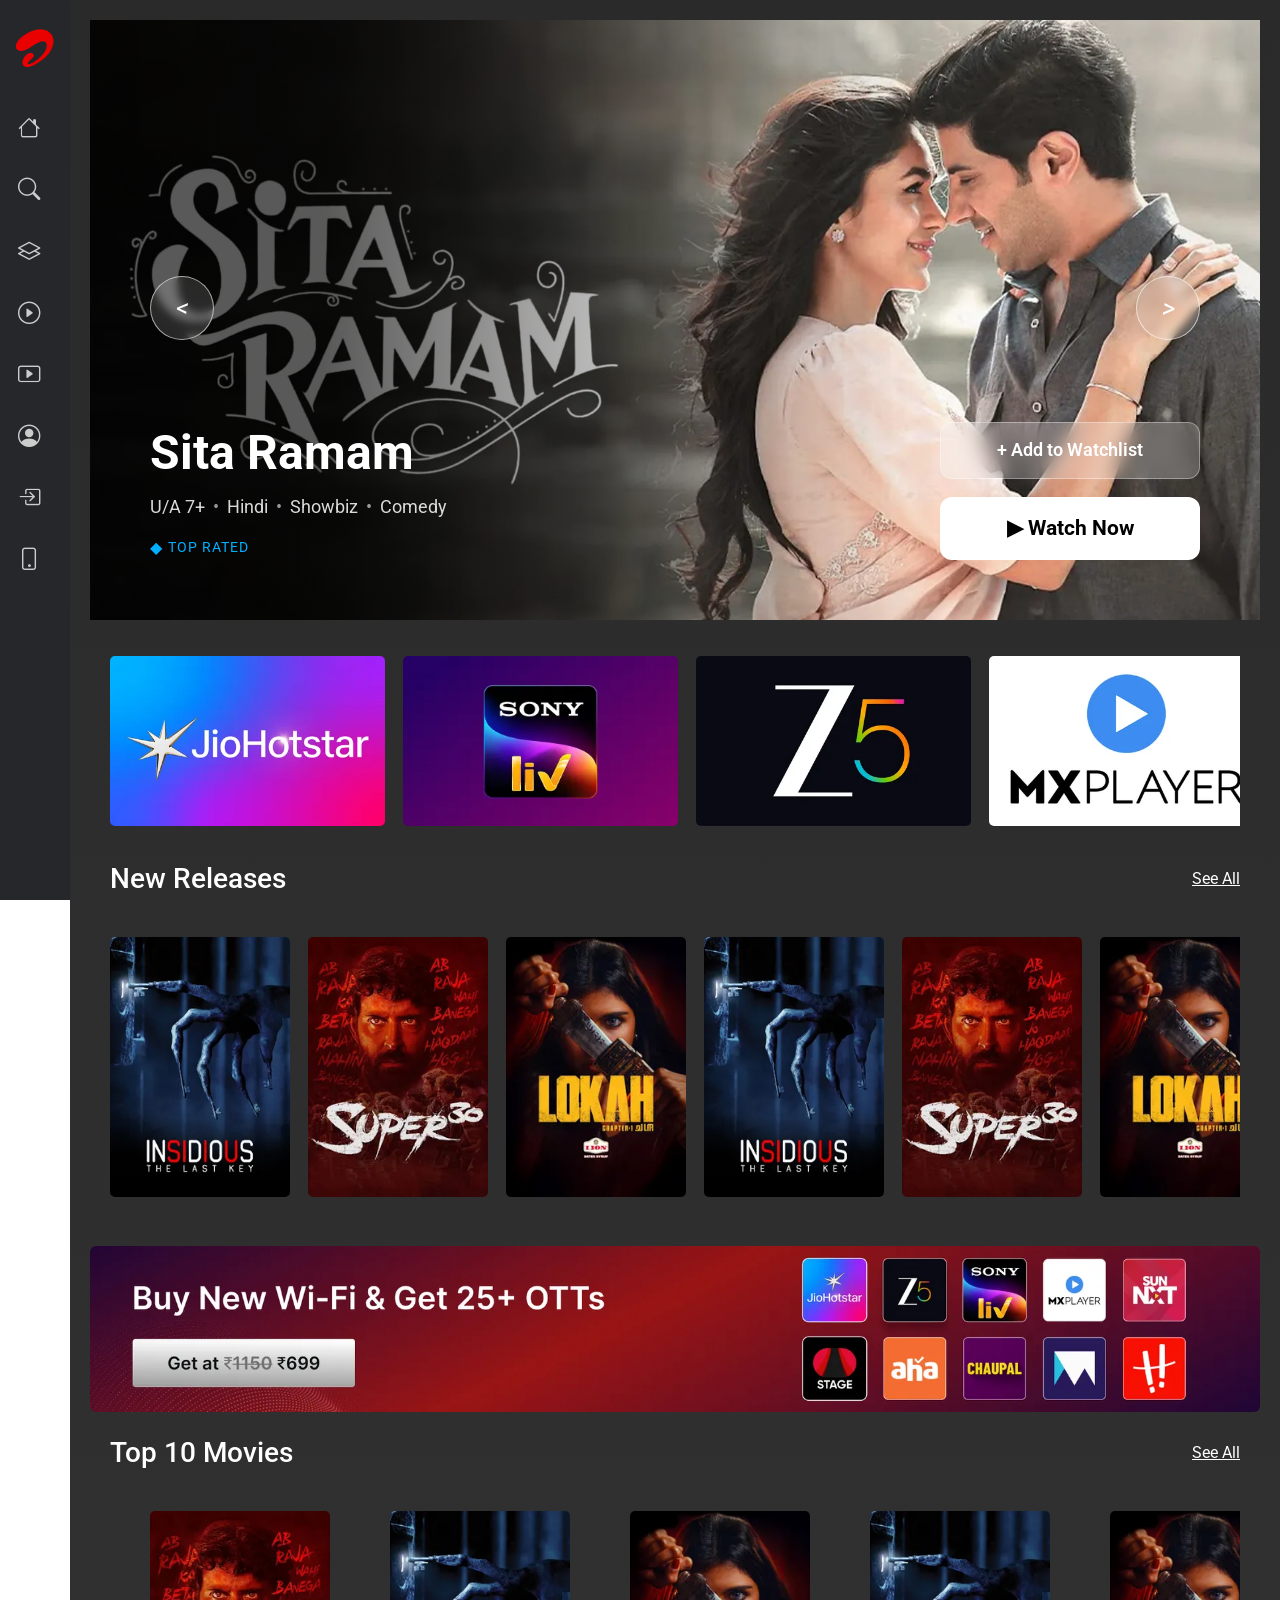
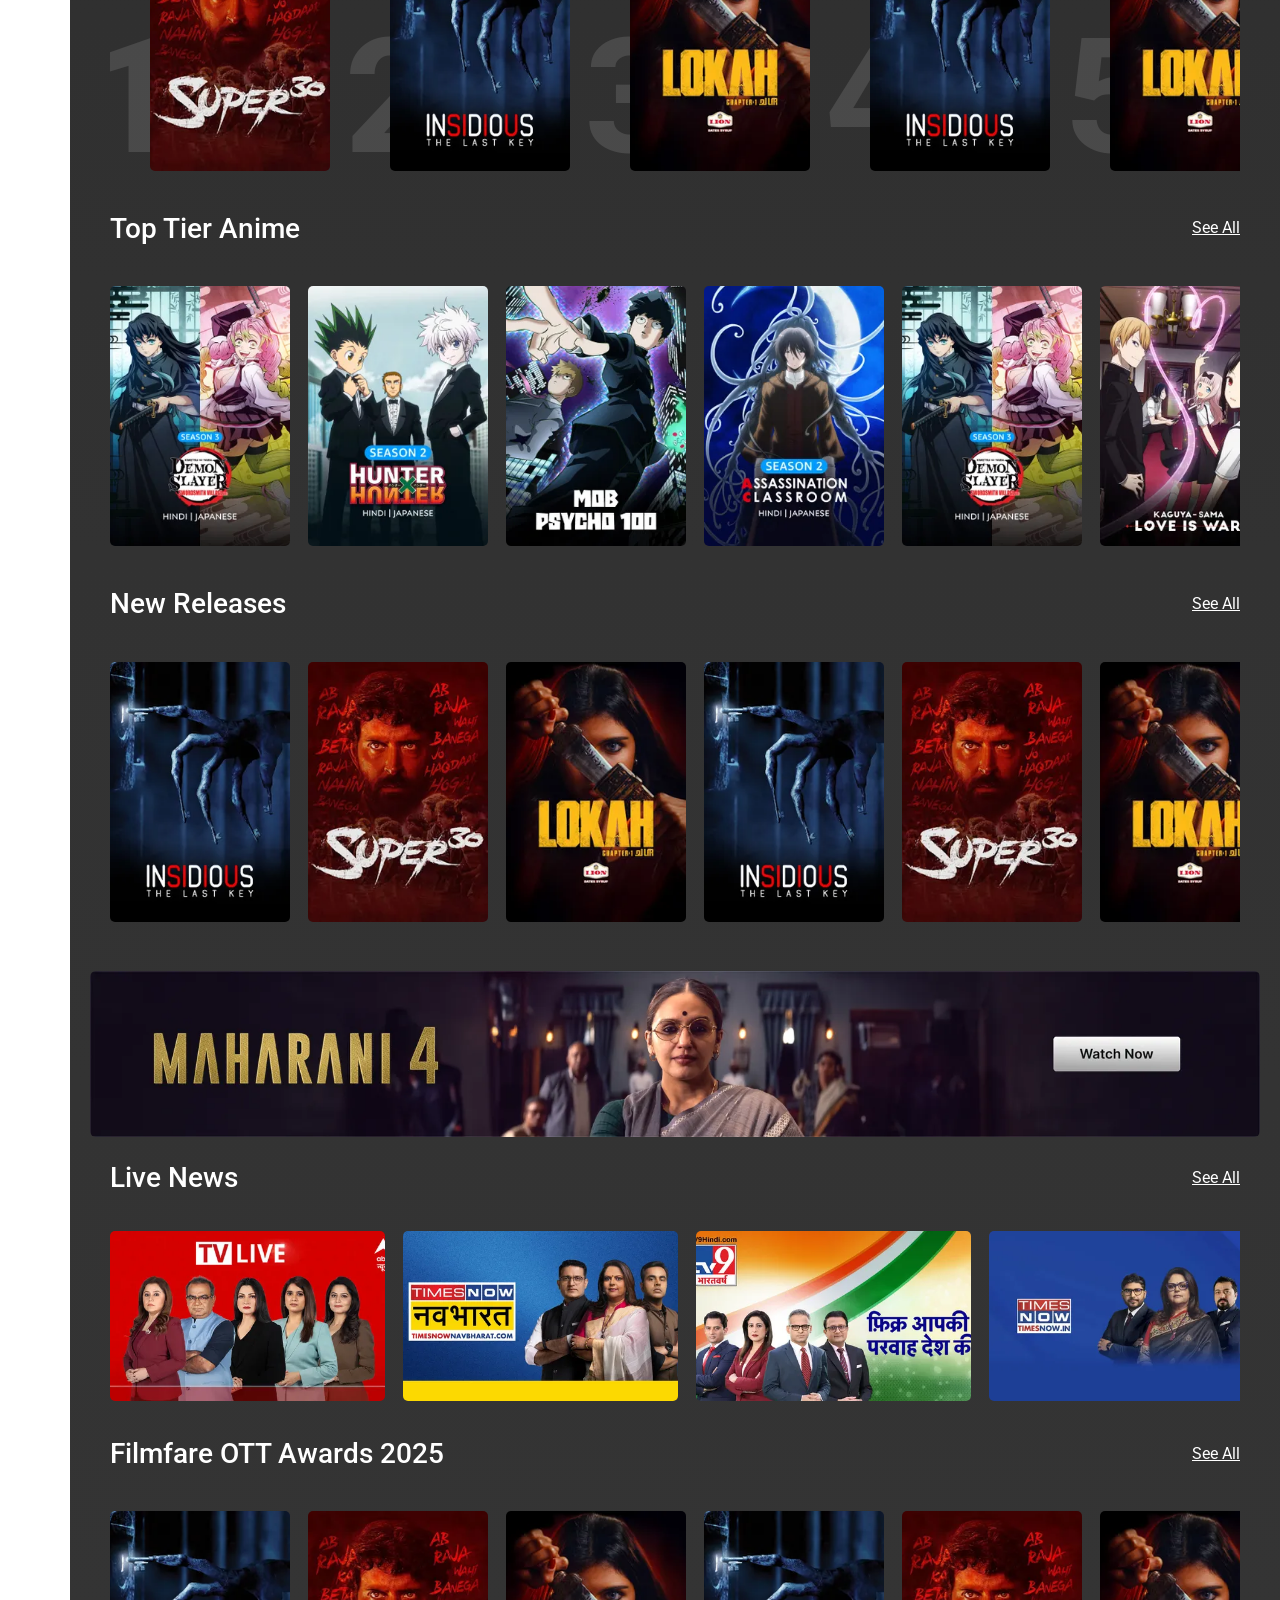
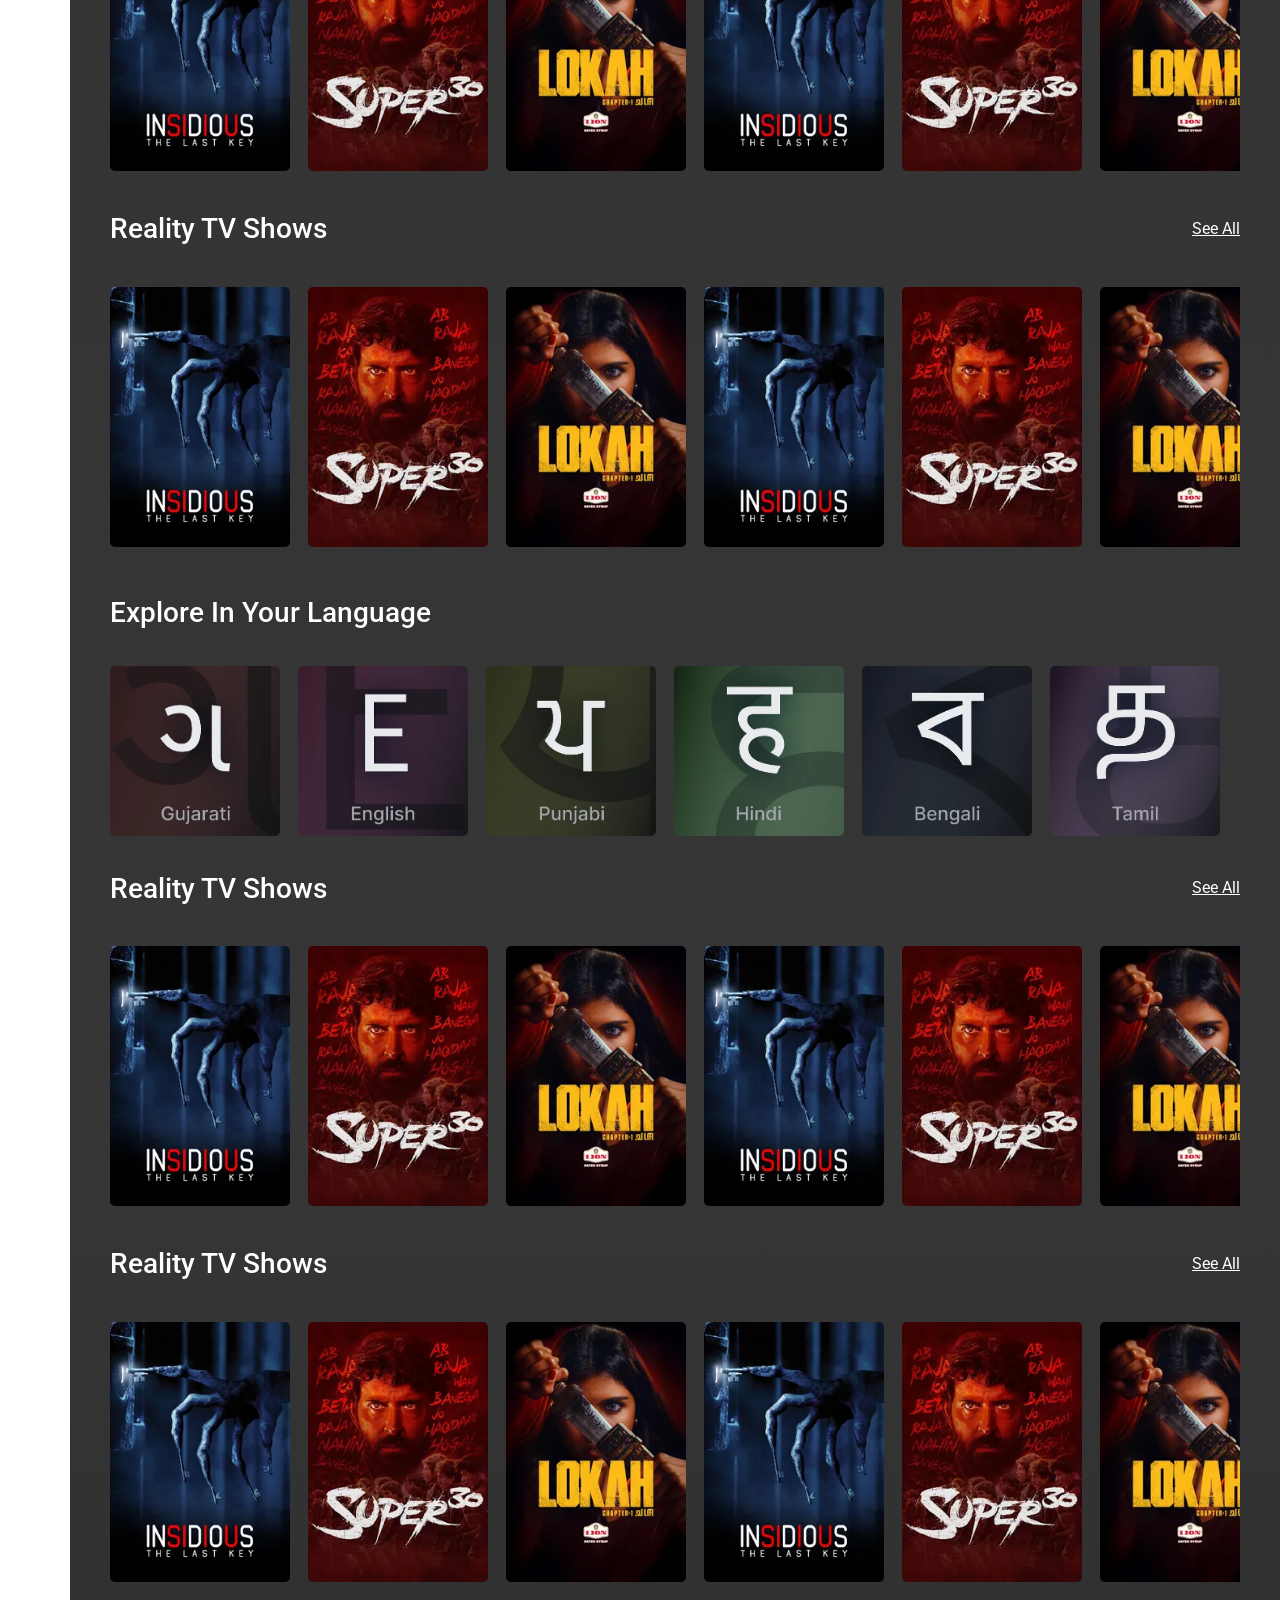
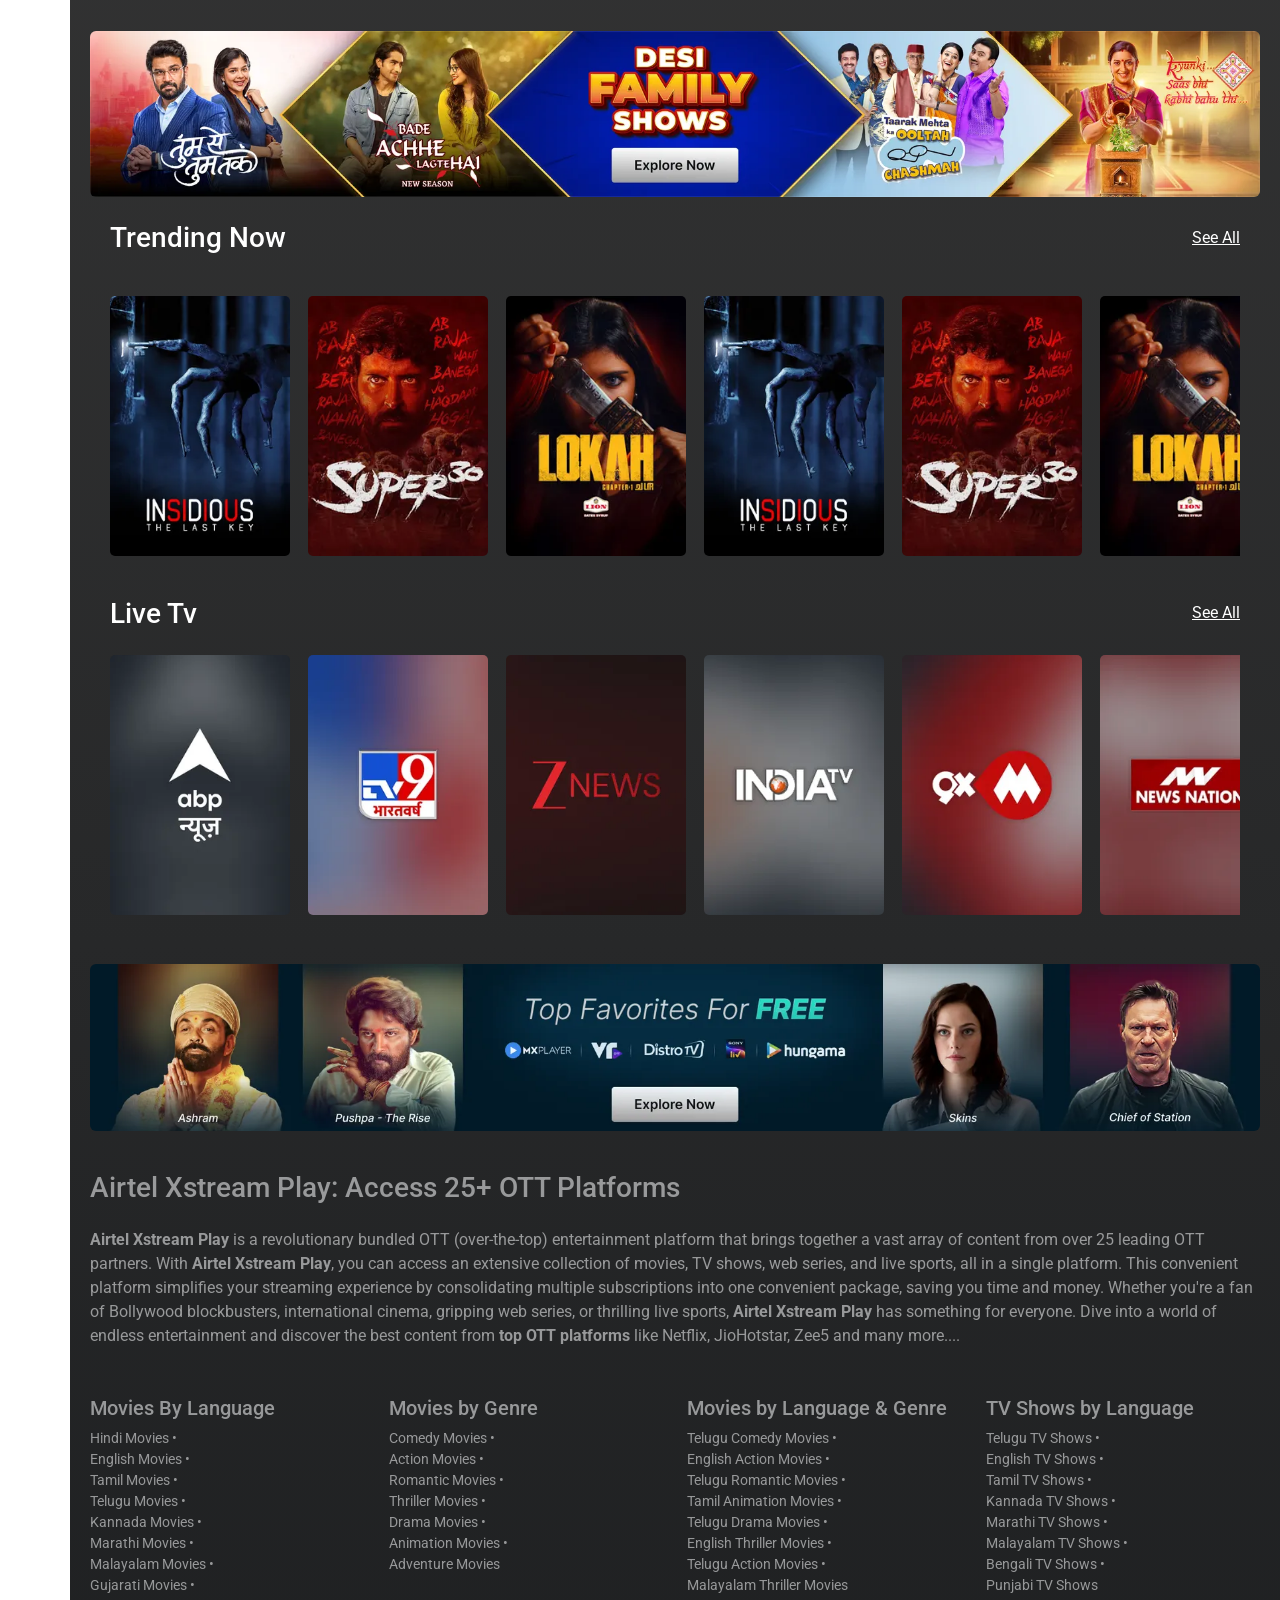
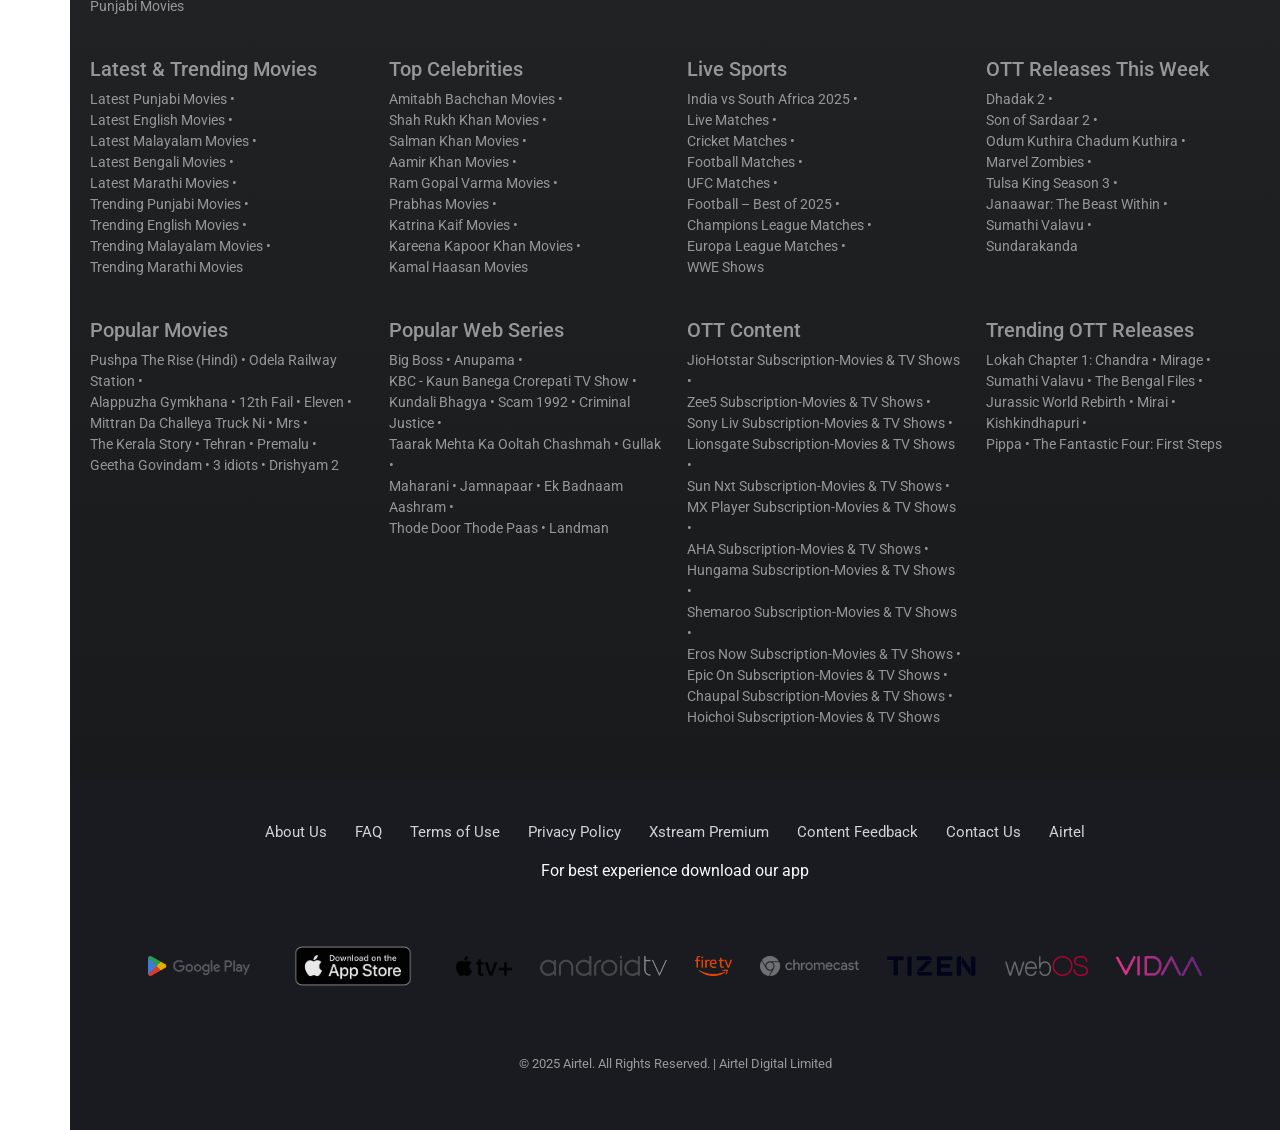
==== commit b60d764b: "changed scroller  height and width" ====
--- a/free.html
+++ b/free.html
@@ -118,67 +118,128 @@
     <div id="heroCarousel" class="carousel slide" data-bs-ride="carousel" data-bs-interval="3500">
 
         <div class="carousel-inner">
+
             <div class="carousel-item active">
                 <img src="/images/index/slider4.webp" class="d-block w-100 hero-slide-img">
-                <div class="carousel-caption hero-caption">
-                    <div class="ott-badge">SONY Liv</div>
-                    <h2>Sita Ramam</h2>
-                    <p class="tagline">U/A 16+ Free • Hindi • Movie • Drama</p>
-                    <div class="caption-buttons">
-                        <button class="btn btn-light"><i class="bi bi-play-circle"></i> Watch Now</button>
-                        <button class="btn btn-outline-light"><i class="bi bi-plus-lg"></i> Add to Watchlist</button>
-                    </div>
+
+                <div class="hero-overlay"></div>
+
+                <div class="hero-content">
+
+                    <div class="hero-left">
+                        <h2 class="hero-title">Sita Ramam</h2>
+
+                        <div class="hero-tags">
+                            <span class="hero-tag">U/A 7+</span>
+                            <span class="hero-dot">•</span>
+                            <span class="hero-tag">Hindi</span>
+                            <span class="hero-dot">•</span>
+                            <span class="hero-tag">Showbiz</span>
+                            <span class="hero-dot">•</span>
+                            <span class="hero-tag">Comedy</span>
+                        </div>
+
+                        <div class="hero-rating">
+                            <span class="rating-diamond">◆</span>
+                            <span class="rating-text">TOP RATED</span>
+                        </div>
+                    </div>
+
+                    <div class="hero-right">
+                        <button class="hero-watchlist-btn">+ Add to Watchlist</button>
+                        <a href="/videos/record.mp4"><button class="hero-watchnow-btn">▶ Watch Now</button></a>
+                    </div>
+
                 </div>
             </div>
 
             <div class="carousel-item">
                 <img src="/images/index/slider2.webp" class="d-block w-100 hero-slide-img">
-                <div class="carousel-caption hero-caption">
-                    <div class="ott-badge">SONY Liv</div>
-                    <h2>Jailer</h2>
-                    <p class="tagline">U/A 16+ • Action • Crime • Comedy • Hindi • Movie</p>
-                    <div class="caption-buttons">
-                        <button class="btn btn-light"><i class="bi bi-play-circle"></i> Watch Now</button>
-                        <button class="btn btn-outline-light"><i class="bi bi-plus-lg"></i> Add to Watchlist</button>
+                <div class="hero-overlay"></div>
+
+                <div class="hero-content">
+                    <div class="hero-left">
+                        <h2 class="hero-title">Jailer</h2>
+
+                        <div class="hero-tags">
+                            <span class="hero-tag">U/A 16+</span>
+                            <span class="hero-dot">•</span>
+                            <span class="hero-tag">Action</span>
+                            <span class="hero-dot">•</span>
+                            <span class="hero-tag">Crime</span>
+                        </div>
+                    </div>
+
+                    <div class="hero-right">
+                        <button class="hero-watchlist-btn">+ Add to Watchlist</button>
+                        <a href="/videos/record.mp4"><button class="hero-watchnow-btn">▶ Watch Now</button></a>
                     </div>
                 </div>
             </div>
 
             <div class="carousel-item">
                 <img src="/images/index/slider3.webp" class="d-block w-100 hero-slide-img">
-                <div class="carousel-caption hero-caption">
-                    <div class="ott-badge">ZEE5</div>
-                    <h2>Ram Setu</h2>
-                    <p class="tagline">U/A 13+ • Action • Adventure • Suspense • History</p>
-                    <div class="caption-buttons">
-                        <button class="btn btn-light"><i class="bi bi-play-circle"></i> Watch Now</button>
-                        <button class="btn btn-outline-light"><i class="bi bi-plus-lg"></i> Add to Watchlist</button>
+
+                <div class="hero-overlay"></div>
+
+                <div class="hero-content">
+                    <div class="hero-left">
+                        <h2 class="hero-title">Ram Setu</h2>
+
+                        <div class="hero-tags">
+                            <span class="hero-dot">•</span>
+                            <span class="hero-tag">Drama</span>
+                            <span class="hero-dot">•</span>
+                            <span class="hero-tag">Family</span>
+                        </div>
+
+                        <div class="hero-rating">
+                            <span class="rating-diamond">◆</span>
+                            <span class="rating-text">TOP RATED</span>
+                        </div>
+                    </div>
+
+                    <div class="hero-right">
+                        <button class="hero-watchlist-btn">+ Add to Watchlist</button>
+                        <a href="/videos/record.mp4"><button class="hero-watchnow-btn">▶ Watch Now</button></a>
                     </div>
                 </div>
             </div>
 
             <div class="carousel-item">
                 <img src="/images/index/slider1.webp" class="d-block w-100 hero-slide-img">
-                <div class="carousel-caption hero-caption">
-                    <div class="ott-badge">Netflix</div>
-                    <h2>Pippa</h2>
-                    <p class="tagline">U/A 16+ • Action • Drama • War • Hindi • Drama</p>
-                    <div class="caption-buttons">
-                        <button class="btn btn-light"><i class="bi bi-play-circle"></i> Watch Now</button>
-                        <button class="btn btn-outline-light"><i class="bi bi-plus-lg"></i> Add to Watchlist</button>
+
+                <div class="hero-overlay"></div>
+
+                <div class="hero-content">
+                    <div class="hero-left">
+                        <h2 class="hero-title">Pippa</h2>
+
+                        <div class="hero-tags">
+                            <span class="hero-tag">U/A 16+</span>
+                            <span class="hero-dot">•</span>
+                            <span class="hero-tag">Action</span>
+                            <span class="hero-dot">•</span>
+                            <span class="hero-tag">Mystery</span>
+                        </div>
+                    </div>
+
+                    <div class="hero-right">
+                        <button class="hero-watchlist-btn">+ Add to Watchlist</button>
+                        <a href="/videos/record.mp4"><button class="hero-watchnow-btn">▶ Watch Now</button></a>
                     </div>
                 </div>
             </div>
-        </div>
-
-        <button class="hero-arrow prev" type="button" data-bs-target="#heroCarousel" data-bs-slide="prev">
-            <i class="arrow-icon">&lt;</i>
+
+        </div>
+
+        <button class="hero-arrow hero-prev" type="button" data-bs-target="#heroCarousel" data-bs-slide="prev">
+            <i>&lt;</i>
         </button>
 
-        <button class="hero-arrow next" type="button" data-bs-target="#heroCarousel" data-bs-slide="next">
-            <i class="arrow-icon">&gt;</i>
+        <button class="hero-arrow hero-next" type="button" data-bs-target="#heroCarousel" data-bs-slide="next">
+            <i>&gt;</i>
         </button>
-
 
     </div>
     <!-- Hero Slider End -->
@@ -434,7 +495,7 @@
                 <div class="top10-scroll-inner">
 
                     <!-- ITEM 1 -->
-                    <div class="top10-card-wrapper">
+                    <div class="top10-card-wrapper ms-4">
                         <div class="top10-number">1</div>
 
                         <div class="top10-card ms-3">
--- a/css/style.css
+++ b/css/style.css
@@ -43,118 +43,140 @@
 }
 
 .hero-slide-img {
-  height: 600px;
-  object-fit: cover;
-  filter: brightness(0.78);
-}
-
-.carousel-caption {
-  position: absolute;
-  bottom: 80px !important;      
-  left: 70px !important;        
-  right: auto !important;
-  top: auto !important;
-  text-align: left !important;
-  width: auto;
-  max-width: 600px;
-  transform: none !important;
-  padding: 0 !important;
-}
-
-.hero-caption {
-  position: relative;
-  text-align: left;
-  width: 100%;
-  padding: 0;
-}
-
-.hero-caption h2 {
-  font-size: 2.8rem;           
-  font-weight: 700;
-  margin-bottom: 12px;
-}
-
-.tagline {
-  font-size: 1rem;
-  opacity: 0.9;
-  margin-bottom: 20px;
-}
-
-.ott-badge {
-  background: rgba(255, 255, 255, 0.14);
-  padding: 6px 14px;
-  display: inline-block;
-  border-radius: 6px;
-  margin-bottom: 16px;
-  font-weight: 600;
-}
-
-.caption-buttons .btn {
-  border-radius: 8px;
-  padding: 12px 22px;
-  font-weight: 600;
-  margin-right: 12px;
-  backdrop-filter: blur(4px);
-}
-
-.watch-btn {
-  background: linear-gradient(to right, #fff, #dcdcdc);
-  color: #000;
-}
-
-.add-btn {
-  border: 1px solid rgba(255,255,255,0.7);
-  color: #fff;
-}
-
-.carousel-item {
-  transition: opacity 1s ease-in-out;
+    height: 600px;
+    object-fit: cover;
+}
+
+.hero-overlay {
+    position: absolute;
+    inset: 0;
+    background: linear-gradient(to right, rgba(0,0,0,0.65) 20%, rgba(0,0,0,0) 60%);
+    z-index: 2;
+}
+
+.hero-content {
+    position: absolute;
+    left: 60px;
+    right: 60px;
+    bottom: 60px;
+
+    display: flex;
+    justify-content: space-between;
+    align-items: flex-end;
+
+    z-index: 5;
+}
+
+.hero-left {
+    max-width: 600px;
+}
+
+.hero-title {
+    font-size: 3rem;
+    font-weight: 700;
+    margin-bottom: 12px;
+    color: white;
+}
+
+.hero-tags {
+    display: flex;
+    gap: 8px;
+    color: rgba(255,255,255,0.85);
+    margin-bottom: 16px;
+    font-size: 1.1rem;
+}
+
+.hero-dot {
+    opacity: 0.7;
+}
+
+.hero-rating {
+    display: flex;
+    align-items: center;
+    gap: 6px;
+    color: #00b0ff;
+}
+
+.rating-text {
+    color: #00b0ff;
+    font-size: .9rem;
+    letter-spacing: 1px;
+}
+
+.rating-diamond {
+    font-size: 1rem;
+}
+
+.hero-right {
+    display: flex;
+    flex-direction: column;
+    gap: 18px;
+}
+
+.hero-watchlist-btn {
+    width: 260px;
+    padding: 14px 20px;
+
+    background: rgba(255,255,255,0.22);
+    backdrop-filter: blur(10px);
+
+    color: white;
+    border-radius: 12px;
+    border: 1px solid rgba(255,255,255,0.35);
+
+    font-size: 1.1rem;
+    font-weight: 600;
+    text-align: center;
+}
+
+.hero-watchnow-btn {
+    width: 260px;
+    padding: 16px 30px;
+
+    background: white;
+    color: black;
+
+    border-radius: 12px;
+    font-size: 1.3rem;
+    font-weight: 700;
+    border: none;
 }
 
 .hero-arrow {
     position: absolute;
-    top: 50%;
-    transform: translateY(-50%);
-    z-index: 20;
-
-    width: 55px;
-    height: 55px;
+    bottom: 280px;
+
+    width: 64px;
+    height: 64px;
     border-radius: 50%;
-    background: rgba(255,255,255,0.15);
-    backdrop-filter: blur(8px);
+
+    border: 1px solid rgba(255,255,255,0.6);
+    background: rgba(255,255,255,0.14);
+    backdrop-filter: blur(4px);
 
     display: flex;
     justify-content: center;
     align-items: center;
 
-    border: 1px solid rgba(255,255,255,0.25);
     cursor: pointer;
-
-    transition: all 0.25s ease;
+    z-index: 9;
+    font-size: 26px;
+    color: white;
+    transition: 0.25s ease;
 }
 
 .hero-arrow:hover {
+    border-color: white;
     background: rgba(255,255,255,0.25);
-    border-color: rgba(255,255,255,0.5);
-    transform: translateY(-50%) scale(1.12);
-}
-
-.hero-arrow.prev {
-    left: 40px;
-}
-
-.hero-arrow.next {
-    right: 40px;
-}
-
-.arrow-icon {
-    font-size: 26px;
-    font-weight: bold;
-    color: white;
-    opacity: 0.9;
-    pointer-events: none;
-}
-
+    transform: scale(1.1);
+}
+
+.hero-prev { left: 60px; }
+.hero-next { right: 60px; }
+
+.carousel-item {
+    transition: opacity .8s ease-in-out;
+}
 
 .sidebar:hover ~ .main-content {
   margin-left: 150px;
@@ -226,7 +248,6 @@
   gap: 14px;
 }
 
-/* Main Buttons Styling */
 .category-btn {
   background: transparent;
   border: 1px solid rgba(255, 255, 255, 0.25);
@@ -238,13 +259,11 @@
   transition: 0.15s ease-in-out;
 }
 
-/* Hover Effects */
 .category-btn:hover {
   background: #4f5866;
   border-color: rgba(255, 255, 255, 0.35);
 }
 
-/* Dropdown menu styling to match dark UI */
 .dropdown-menu-dark {
   background: #1a1a1a;
   border: none;
@@ -276,48 +295,6 @@
 }
 
 
-/* .movie-section {
-    padding: 0 20px;
-    overflow: visible !important;
-} */
-
-
-/* overflow: visible !important; */
-/* .movie-scroller {
-    display: flex;
-    gap: 18px; */
-    /* overflow-x: auto;
-    overflow-y: visible;
-    position: relative;
-    z-index: 1;
-    padding-bottom: 40px;
-} */
-
-/* .movie-card-wrapper {
-    position: relative;
-    overflow: visible !important;
-    z-index: 2;
-}
-
-.movie-scroll-inner {
-    display: flex;
-    gap: 18px;
-    overflow: visible;
-    position: relative;
-}
-
-
-.movie-scroller::-webkit-scrollbar {
-    display: none;
-}
-
-.movie-link {
-    display: block;
-    overflow: visible;
-    text-decoration: none;
-} */
-
-
 .movie-section {
     padding: 0 20px;
     overflow: visible; 
@@ -333,8 +310,8 @@
     gap: 18px;
     overflow-x: auto;
     overflow-y: visible !important;
-    padding-top: 40px;     
-    padding-bottom: 60px;   
+    padding-top: 25px;     
+    padding-bottom: 25px;   
     scrollbar-width: none;
 }
 
@@ -458,7 +435,7 @@
 
     padding: 0;
 
-    font-size: 42px; /* perfect arrow size */
+    font-size: 42px;
     color: rgba(255,255,255,0.8);
     font-weight: 200;
 
@@ -479,32 +456,37 @@
 }
 
 .left-btn {
-    left: -10px; /* adjust for your layout */
+    left: -10px; 
 }
 
 .right-btn {
     right: -10px;
 }
 
-
-
-
-/* Main section */
+.movie-card-wrapper:first-child .movie-card,
+.live-card-wrapper:first-child .live-card,
+.lang-card-wrapper:first-child .lang-card,
+.top10-card-wrapper:first-child .top10-card {
+    transform-origin: left center;
+}
+
 .top10-section {
     padding: 0 20px;
     overflow: visible;
 }
 
-/* Scroll container */
 .top10-scroll-container {
     position: relative;
+    overflow: visible !important;
 }
 
 .top10-scroller {
-    /* overflow: visible !important; */
+    display: flex;
+    gap: 18px;
     overflow-x: auto;
-    overflow-y: visible;
-    padding-bottom: 40px;
+    overflow-y: visible !important;
+    padding-top: 25px;
+    padding-bottom: 25px;
     scrollbar-width: none;
 }
 
@@ -515,27 +497,25 @@
 .top10-scroll-inner {
     display: flex;
     gap: 60px;
-    position: relative;
+    overflow: visible !important;
+}
+
+.top10-card-wrapper {
+    position: relative;
+    overflow: visible !important;
 }
 
 .top10-number {
     position: absolute;
-    bottom: 40px;
-    left: -40px;
-
+    bottom: 8px;
+    left: -45px;
     font-size: 160px;
     font-weight: 800;
     color: rgba(255,255,255,0.12);
 
     line-height: 130px;
-
-    z-index: 3;
+    z-index: 0;
     pointer-events: none;
-}
-
-.top10-card-wrapper {
-    position: relative;
-    overflow: visible;
 }
 
 .top10-card {
@@ -543,37 +523,40 @@
     width: 180px;
     height: 260px;
     border-radius: 10px;
-    background: #1f1f1f;
-    cursor: pointer;
-
-    overflow: hidden;               /* different from movie */
-    transition: transform .25s ease;
-    z-index: 5;
+
+    overflow: visible !important;
+
+    transform-origin: center;
+    transition: transform .25s ease, border .25s ease, box-shadow .25s ease;
+
+    z-index: 1;
 }
 
 .top10-card:hover {
-    transform: translateY(-22px) scale(1.15);
-    border: 3px solid rgb(120,120,120);
-    z-index: 999;
+    transform: scale(1.18);                         
+    border: 3px solid rgba(255,255,255,0.6);        
+    border-radius: 5px;
+    box-shadow: 0 12px 40px rgba(0,0,0,0.75);       
+    z-index: 9999;
 }
 
 .top10-card img {
     width: 100%;
     height: 100%;
     object-fit: cover;
-    border-radius: 10px;
-}
-
+    border-radius: 5px;
+}
 
 .top10-overlay {
     position: absolute;
     inset: 0;
     padding: 14px;
+    background: linear-gradient(to top, rgba(0,0,0,.92) 35%, rgba(0,0,0,.1) 100%);
 
     opacity: 0;
     visibility: hidden;
-
-    transition: opacity .25s ease;
+    transition: opacity .3s ease;
+
     display: flex;
     flex-direction: column;
     justify-content: flex-end;
@@ -587,7 +570,8 @@
 .top10-title {
     color: #fff;
     font-size: 18px;
-    margin-bottom: 5px;
+    font-weight: 600;
+    margin: 0 0 5px 0;
 }
 
 .top10-badges {
@@ -611,21 +595,24 @@
     background: rgba(255,255,255,0.2);
 }
 
-
 .top10-watchlist {
     width: 100%;
     padding: 10px;
+
     border-radius: 8px;
     border: 1px solid rgba(255,255,255,0.4);
     background: rgba(255,255,255,0.12);
+
     color: #fff;
     font-size: 14px;
+
     display: flex;
     justify-content: center;
     gap: 6px;
     align-items: center;
+
     cursor: pointer;
-    transition: 0.2s;
+    transition: .2s;
 }
 
 .top10-watchlist:hover {
@@ -636,29 +623,30 @@
     position: absolute;
     top: 50%;
     transform: translateY(-50%);
-    width: 45px;
-    height: 45px;
-
-    border-radius: 50%;
-    background: rgba(255,255,255,0.12);
-    border: 1px solid rgba(255,255,255,0.25);
-    color: white;
+
+    background: none;
+    border: none;
+
+    font-size: 42px;
+    font-weight: 200;
+    color: rgba(255,255,255,0.8);
 
     cursor: pointer;
     opacity: 0;
-    transition: .25s;
-    backdrop-filter: blur(6px);
-    z-index: 99999;
-
-    display: flex;
-    justify-content: center;
-    align-items: center;
+
+    transition: opacity .25s ease, transform .25s ease;
+    z-index: 9999;
 }
 
 .top10-scroll-container:hover .top10-scroll-btn {
     opacity: 1;
 }
 
+.top10-scroll-btn:hover {
+    transform: translateY(-50%) scale(1.15);
+    color: #fff;
+}
+
 .top10-left-btn { left: -10px; }
 .top10-right-btn { right: -10px; }
 
@@ -677,8 +665,8 @@
     display: flex;
     overflow-x: auto;
     overflow-y: visible !important;
-    padding-top: 40px;     
-    padding-bottom: 60px;  
+    padding-top: 20px;     
+    padding-bottom: 20px;  
     scrollbar-width: none;
 }
 
@@ -744,14 +732,12 @@
     opacity: 1;
 }
 
-/* Title */
 .live-title {
     color: white;
     font-size: 17px;
     margin: 0 0 6px 0;
 }
 
-/* Badges */
 .live-badges {
     display: flex;
     gap: 6px;
@@ -774,7 +760,6 @@
     background: rgba(255,255,255,0.2);
 }
 
-/* Live small badges */
 .section-icon {
     width: 29px;
     height: 29px;
@@ -833,14 +818,11 @@
     overflow: visible !important;
 }
 
-/* Scroller */
 .lang-scroller {
     overflow-x: auto;
     overflow-y: visible !important;
-
-    padding-top: 40px;
-    padding-bottom: 60px;
-
+    padding-top: 20px;
+    padding-bottom: 20px;
     scrollbar-width: none;
 }
 .lang-scroller::-webkit-scrollbar {
@@ -853,13 +835,11 @@
     overflow: visible !important;
 }
 
-/* Wrapper */
 .lang-card-wrapper {
     position: relative;
     overflow: visible !important;
 }
 
-/* Card */
 .lang-card {
     position: relative;
     width: 170px;
@@ -915,8 +895,6 @@
     margin: 0;
 }
 
-
-/* Arrows */
 .scroll-btn {
     position: absolute;
     top: 50%;
@@ -944,7 +922,6 @@
 .lang-right { right: -10px; }
 
 
-
 .upper-footer{
     opacity:0.55;
 }
@@ -1005,7 +982,6 @@
     margin: 0;
 }
 
-/* Phone header */
 .phone-bar {
     color: #fff;
     font-size: 22px;
@@ -1017,7 +993,6 @@
     font-weight: 500;
 }
 
-/* Profile cards */
 .profile-option-card {
     background: rgba(255, 255, 255, 0.08);
     border: 1px solid rgba(255, 255, 255, 0.12);
@@ -1029,7 +1004,7 @@
 }
 
 .profile-option-card:hover {
-    background: rgba(255, 255, 255, 0.08); /* same as default */
+    background: rgba(255, 255, 255, 0.08); 
     transform: none;
 }
 
@@ -1066,8 +1041,6 @@
     display: inline-block;
     color: #dcdcdc;
 }
-
-/* PLAN CARD STYLING */
 
 .main-plan-wrapper {
     background: #111219;
@@ -1097,7 +1070,6 @@
     border-radius: 18px;
 }
 
-/* Badge */
 .trending-badge {
     background: #5a27ff;
     color: white;
@@ -1107,7 +1079,6 @@
     letter-spacing: 1px;
 }
 
-/* Pricing */
 .old-price {
     color: #888;
     text-decoration: line-through;
@@ -1121,7 +1092,6 @@
     font-size: 20px;
 }
 
-/* Big OTT Icons */
 .ott-icon {
     width: clamp(48px, 7vw, 65px);
     height: clamp(48px, 7vw, 65px);
@@ -1129,14 +1099,12 @@
     padding: 6px;
 }
 
-/* OTT Grid */
 .ott-grid {
     display: grid;
     grid-template-columns: repeat(auto-fit, minmax(55px, 1fr));
     gap: 12px;
 }
 
-/* Each OTT Logo */
 .ott-grid img {
     width: 100%;
     height: auto;
@@ -1146,7 +1114,6 @@
     object-fit: contain;
 }
 
-/* Button */
 .subscribe-btn {
     background: linear-gradient(to right, #ffffff, #b8b8b8);
     color: #000;
@@ -1170,7 +1137,6 @@
     background-attachment: local;
 }
 
-
 .carousel-item {
     transition: transform 1.2s ease-in-out; 
 }
@@ -1235,7 +1201,6 @@
     border-radius: 4px;
 }
 
-/* Tab Header */
 .smv-tabs {
     border-bottom: 1px solid #333;
 }
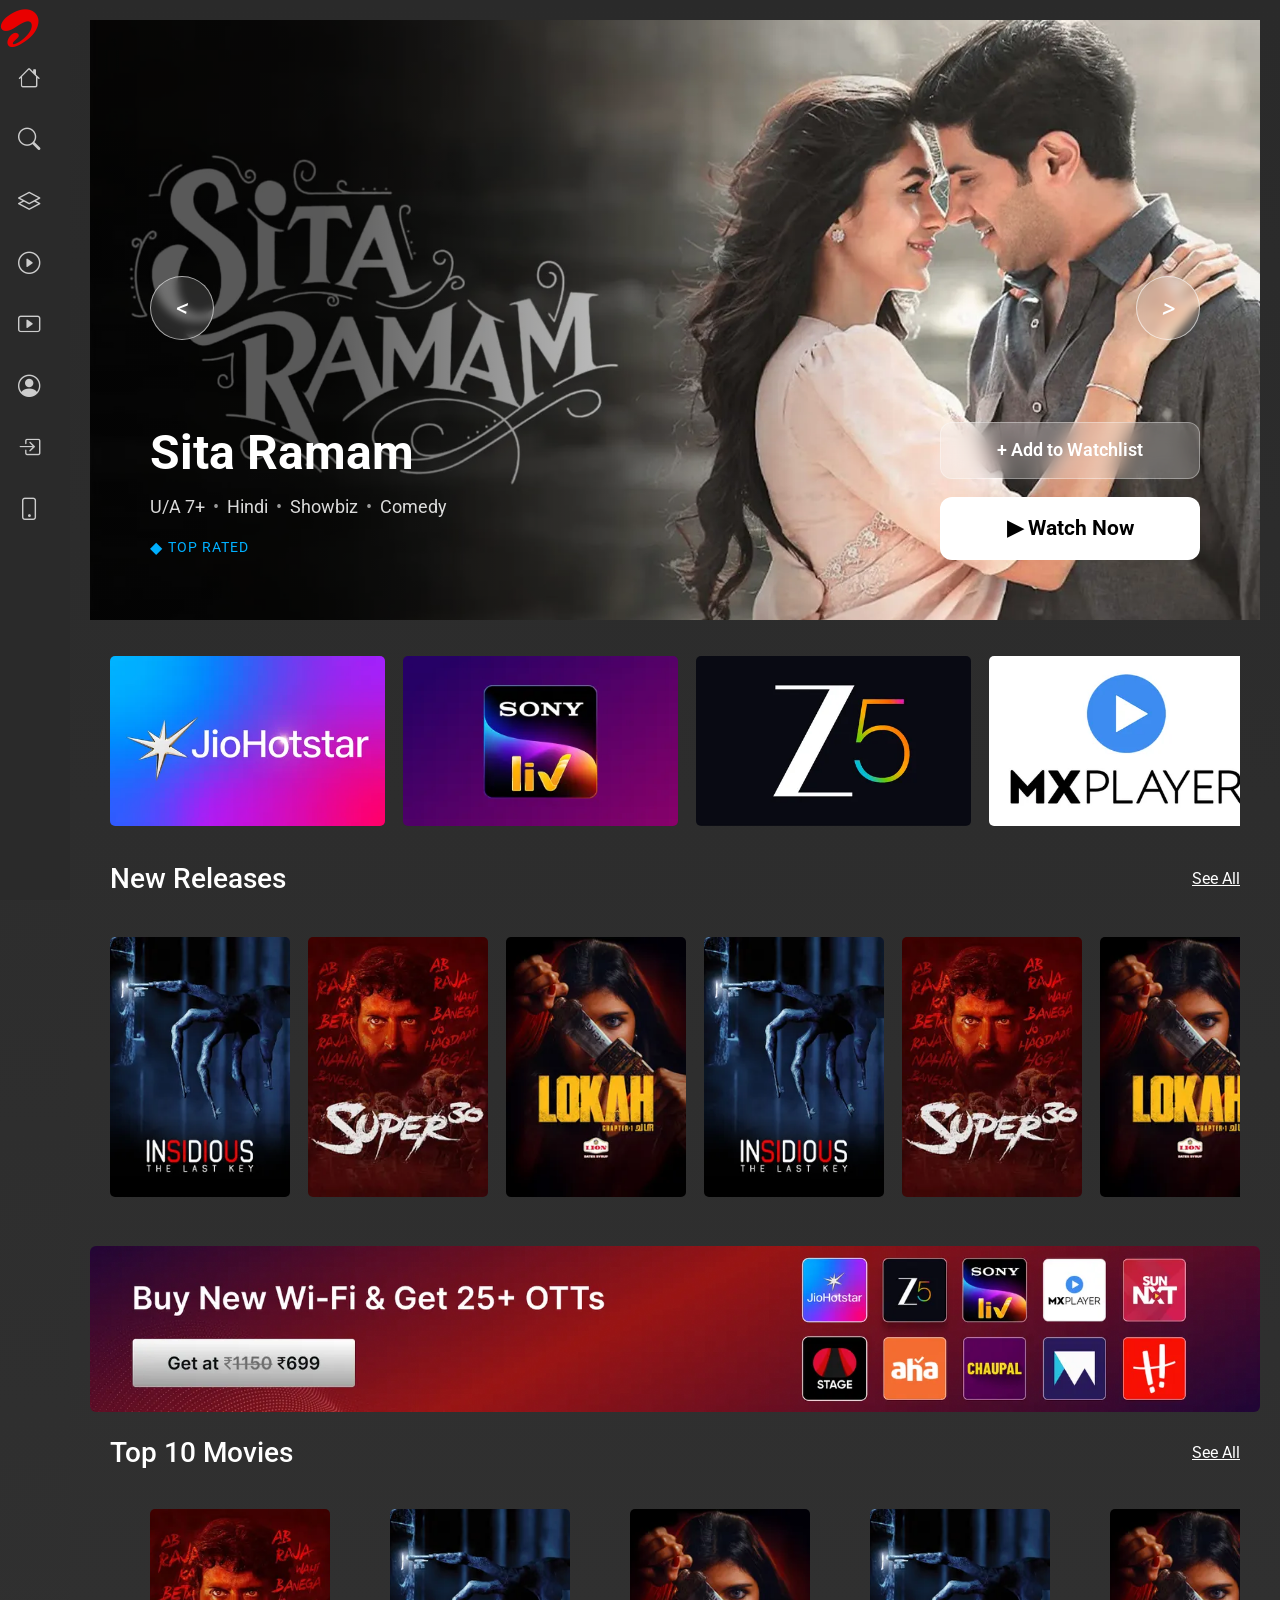
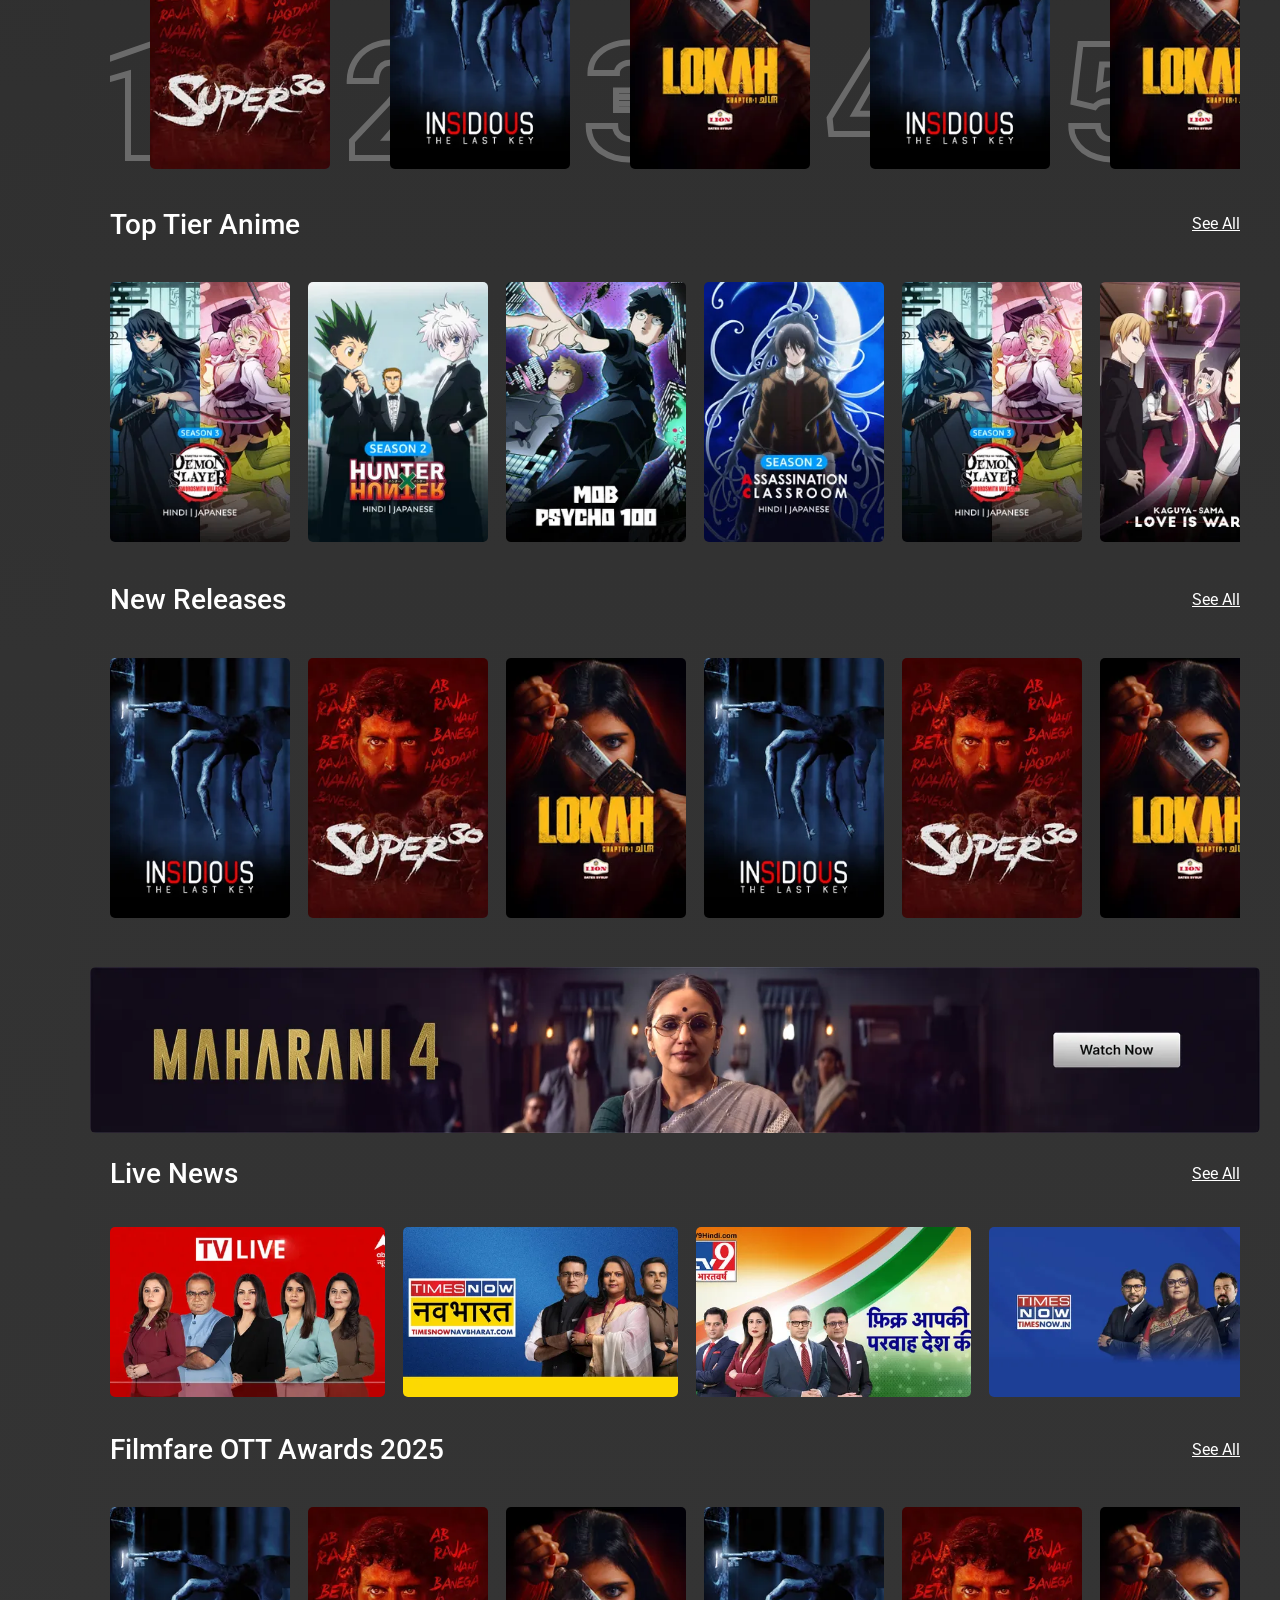
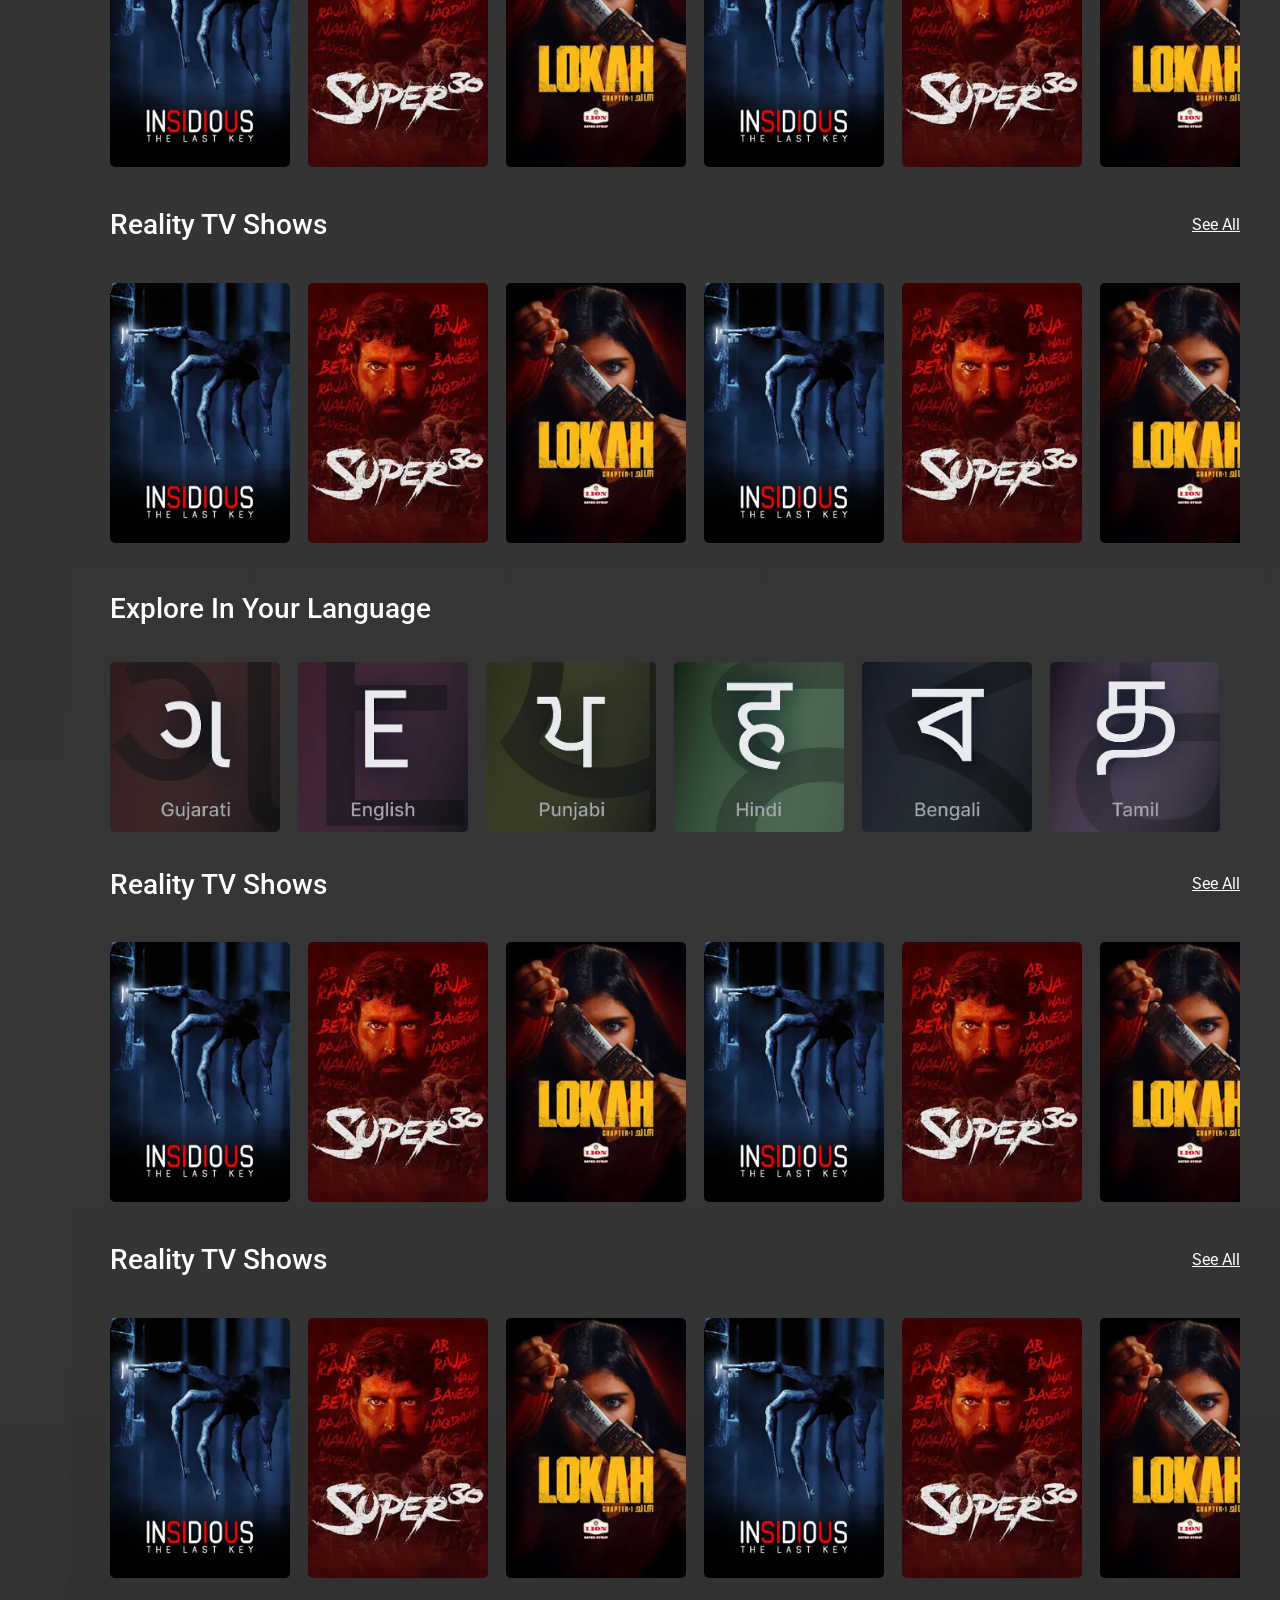
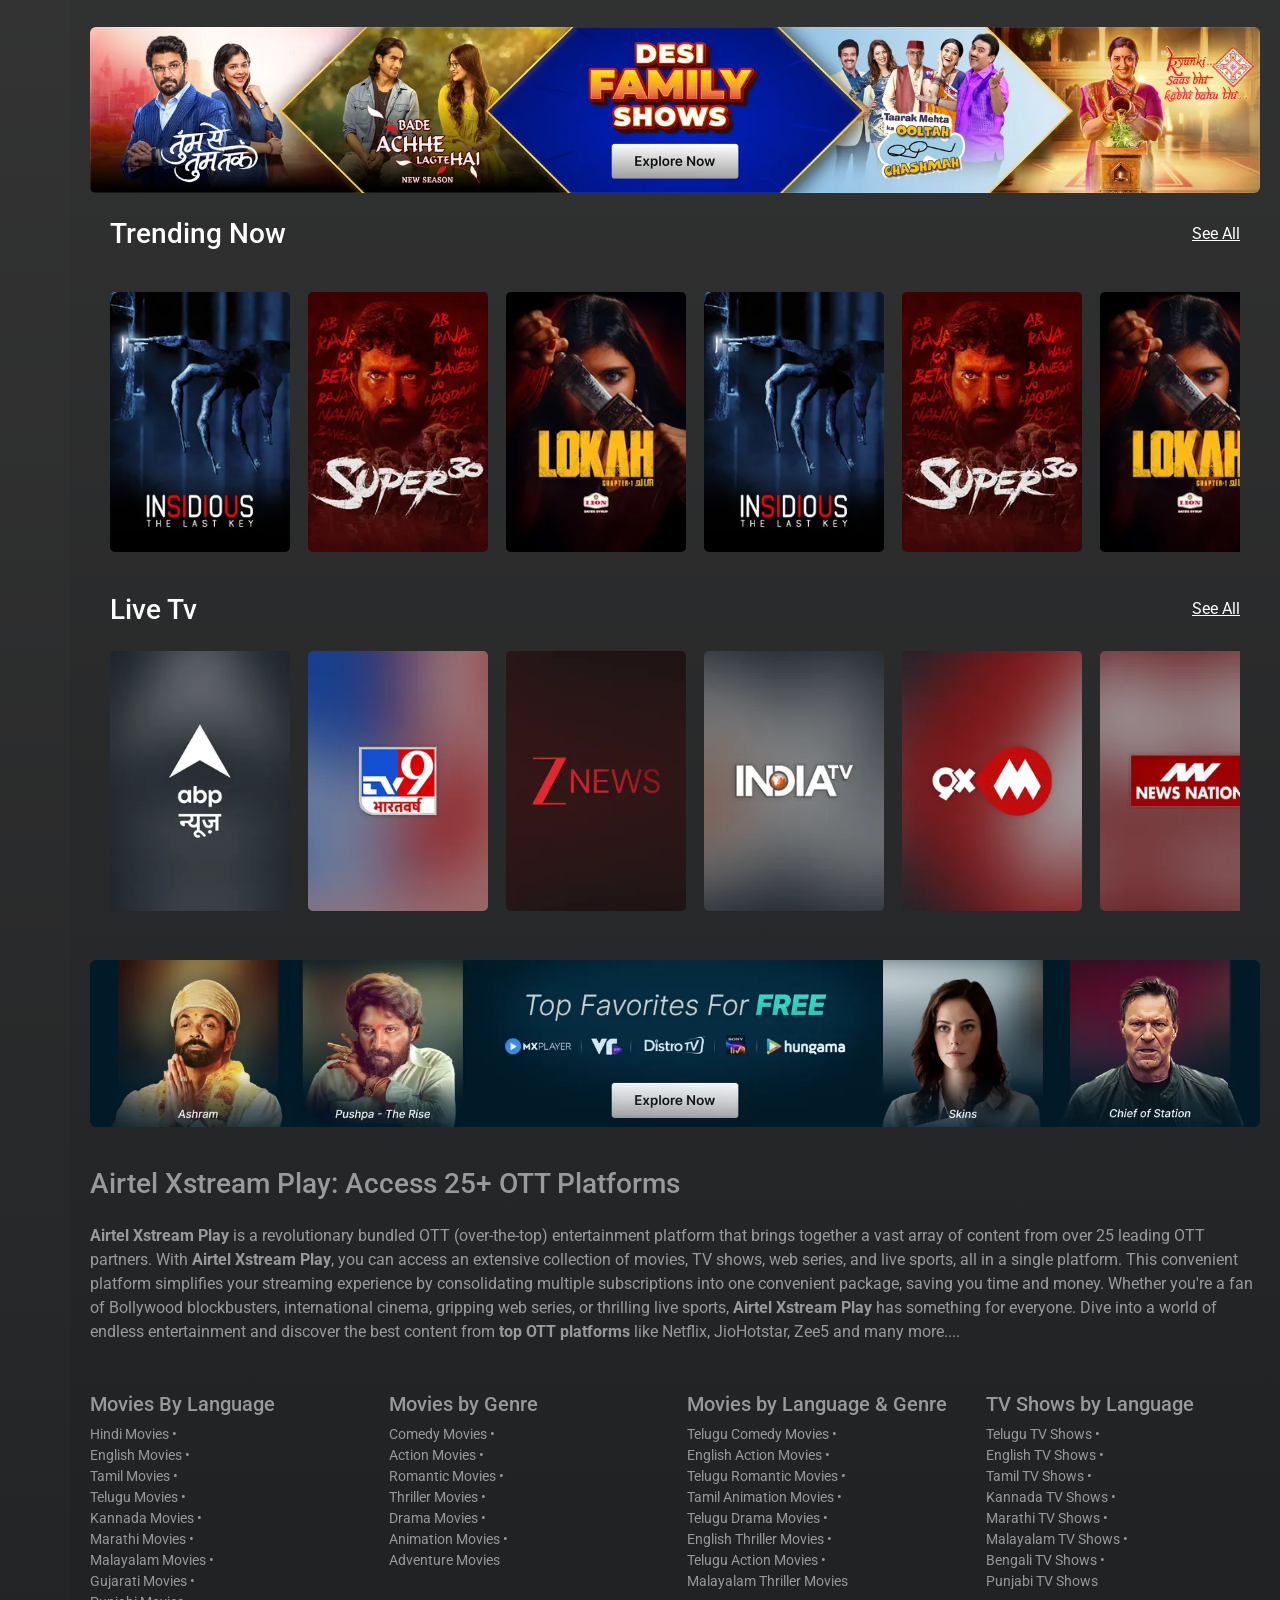
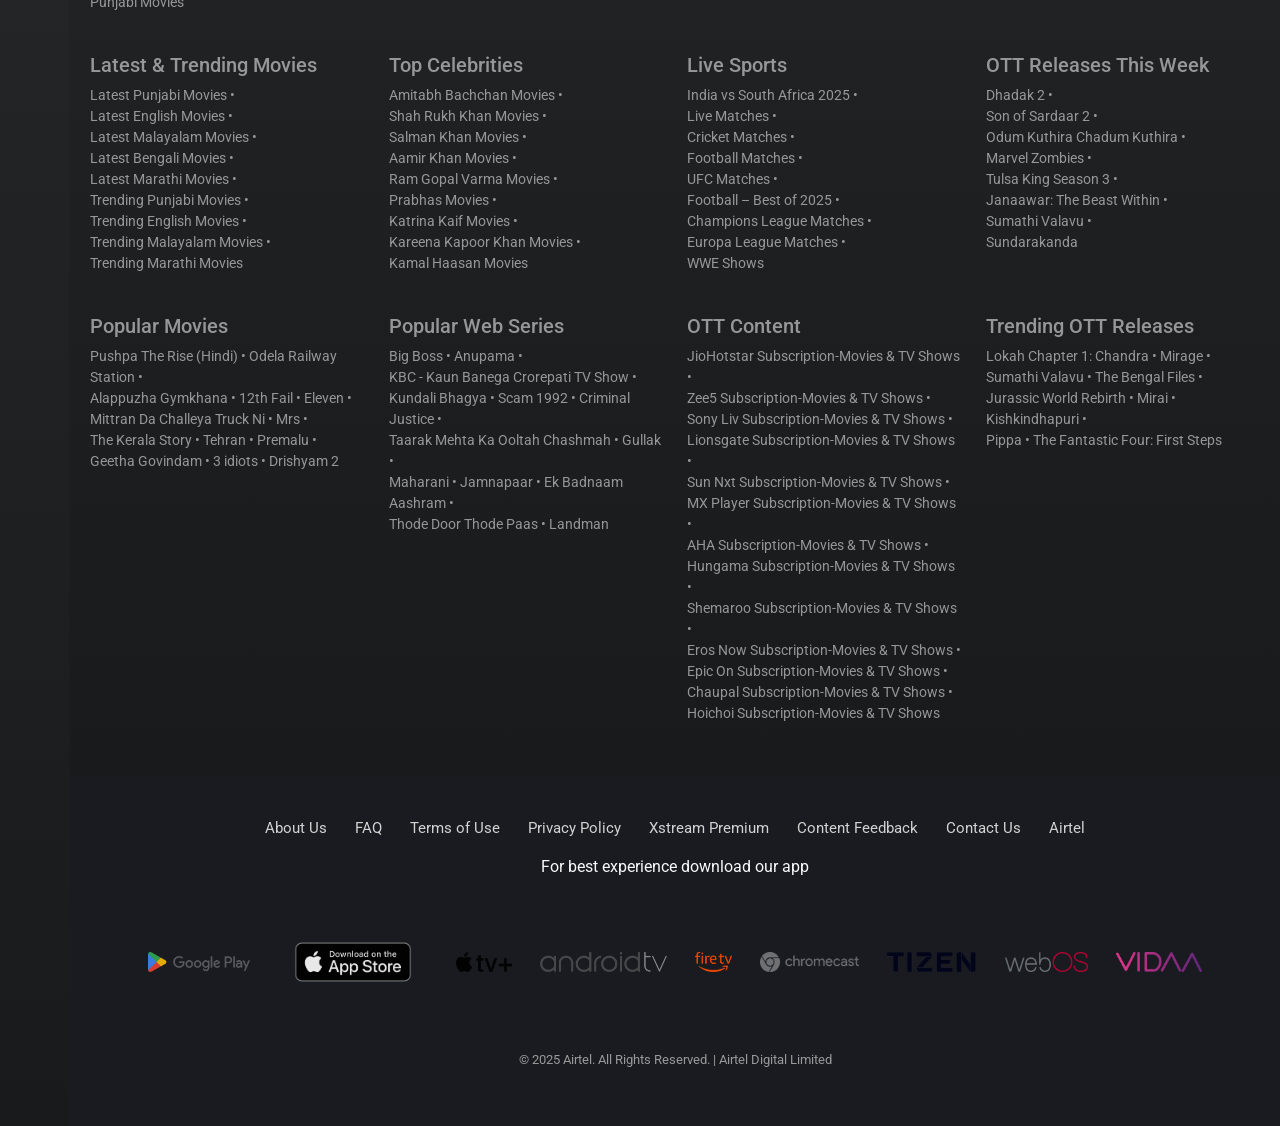
==== commit 6c4c25cd: "changed the sidebar" ====
--- a/free.html
+++ b/free.html
@@ -14,6 +14,8 @@
     <link href="https://fonts.googleapis.com/css2?family=Montserrat:ital,wght@0,100..900;1,100..900&family=Roboto:ital,wght@0,100..900;1,100..900&display=swap" rel="stylesheet">
 </head>
 <body>
+
+<div class="page-bg">
 
 <div class="sidebar">
     <div class="logo mt-2">
@@ -41,6 +43,7 @@
         </li>
     </ul>
 </div>
+<div class="sidebar-fade"></div>
 
 <div class="main-content">
 
@@ -2410,7 +2413,7 @@
   <p class="copyright">© 2025 Airtel. All Rights Reserved. | Airtel Digital Limited</p>
 
 </footer>
-
+</div>
 <script src="https://cdn.jsdelivr.net/npm/bootstrap@5.3.8/dist/js/bootstrap.bundle.min.js"></script>
 <script>
     const numberInput = document.getElementById("mobileInput");     
--- a/css/style.css
+++ b/css/style.css
@@ -10,22 +10,19 @@
   font-style: normal;
 }
 
-.sidebar {
-  position: fixed;
-  top: 0;
-  left: 0;
-  width: 70px;
-  height: 100vh;
-
-  background: #25272a; 
-  backdrop-filter: blur(12px);
-  -webkit-backdrop-filter: blur(12px);
-
-  transition: width 0.3s ease;
-  padding-top: 20px;
+.page-bg {
+    background: linear-gradient(
+      to bottom,
+      #2a2a2a 0%,
+      #323232 30%,
+      #363636 60%,
+      #181a1c 100%
+    );
 }
 
 .main-content {
+    position: relative;
+    z-index: 1;
   margin-left: 70px;          
   padding: 20px;
   min-height: 100vh;
@@ -178,21 +175,51 @@
     transition: opacity .8s ease-in-out;
 }
 
-.sidebar:hover ~ .main-content {
-  margin-left: 150px;
+.sidebar {
+  position: fixed;
+  top: 0;
+  left: 0;
+  width: 70px;
+  height: 100vh;
+
+  background: #2a2a2a;
+  backdrop-filter: none;
+  transition: 0.25s;
+  z-index: 50;
 }
 
 .sidebar:hover {
-    width: 150px;
-    background: #25272a;  
-    backdrop-filter: none;
-}
-
-.sidebar .logo {
-  text-align: center;
-  margin-bottom: 30px;
-}
-
+  width: 150px;
+  background: rgba(0,0,0,0.20);
+  backdrop-filter: blur(0px);
+}
+
+
+.sidebar-fade {
+    position: fixed;
+    top: 0;
+    left: 70px;
+    width: 0;
+    height: 100vh;
+    opacity: 0;
+    pointer-events: none;
+    z-index: 40;
+
+    background: linear-gradient(
+        to right,
+        rgba(0,0,0,0.60),
+        rgba(0,0,0,0.30),
+        rgba(0,0,0,0)
+    );
+
+    transition: 0.30s ease;
+}
+
+.sidebar:hover ~ .sidebar-fade {
+    left: 150px;     /* sidebar expanded width */
+    width: 350px;    /* how far the gradient spreads */
+    opacity: 1;
+}
 .sidebar .logo .brand {
   width: 40px;
 }
@@ -236,6 +263,10 @@
   color: #fff;
 }
 
+.sidebar:hover ~ .main-content + .footer {
+  margin-left: 150px;
+}
+
 .category-wrapper {
   background: transparent;
 }
@@ -485,8 +516,8 @@
     gap: 18px;
     overflow-x: auto;
     overflow-y: visible !important;
-    padding-top: 25px;
-    padding-bottom: 25px;
+    padding-top: 23px;
+    padding-bottom: 23px;
     scrollbar-width: none;
 }
 
@@ -507,16 +538,20 @@
 
 .top10-number {
     position: absolute;
-    bottom: 8px;
+    bottom: 0;
     left: -45px;
     font-size: 160px;
-    font-weight: 800;
-    color: rgba(255,255,255,0.12);
-
+    font-weight: 900;
     line-height: 130px;
+    color: transparent;
+    -webkit-text-stroke: 6px #ffffff;
+    text-shadow: 6px #ffffff;
+    opacity: 0.28;
     z-index: 0;
     pointer-events: none;
 }
+
+
 
 .top10-card {
     position: relative;
@@ -935,10 +970,6 @@
   transition: margin-left 0.3s ease;
 }
 
-.sidebar:hover ~ .main-content + .footer {
-  margin-left: 150px;
-}
-
 .footer-links {
   margin-bottom: 15px;
 }
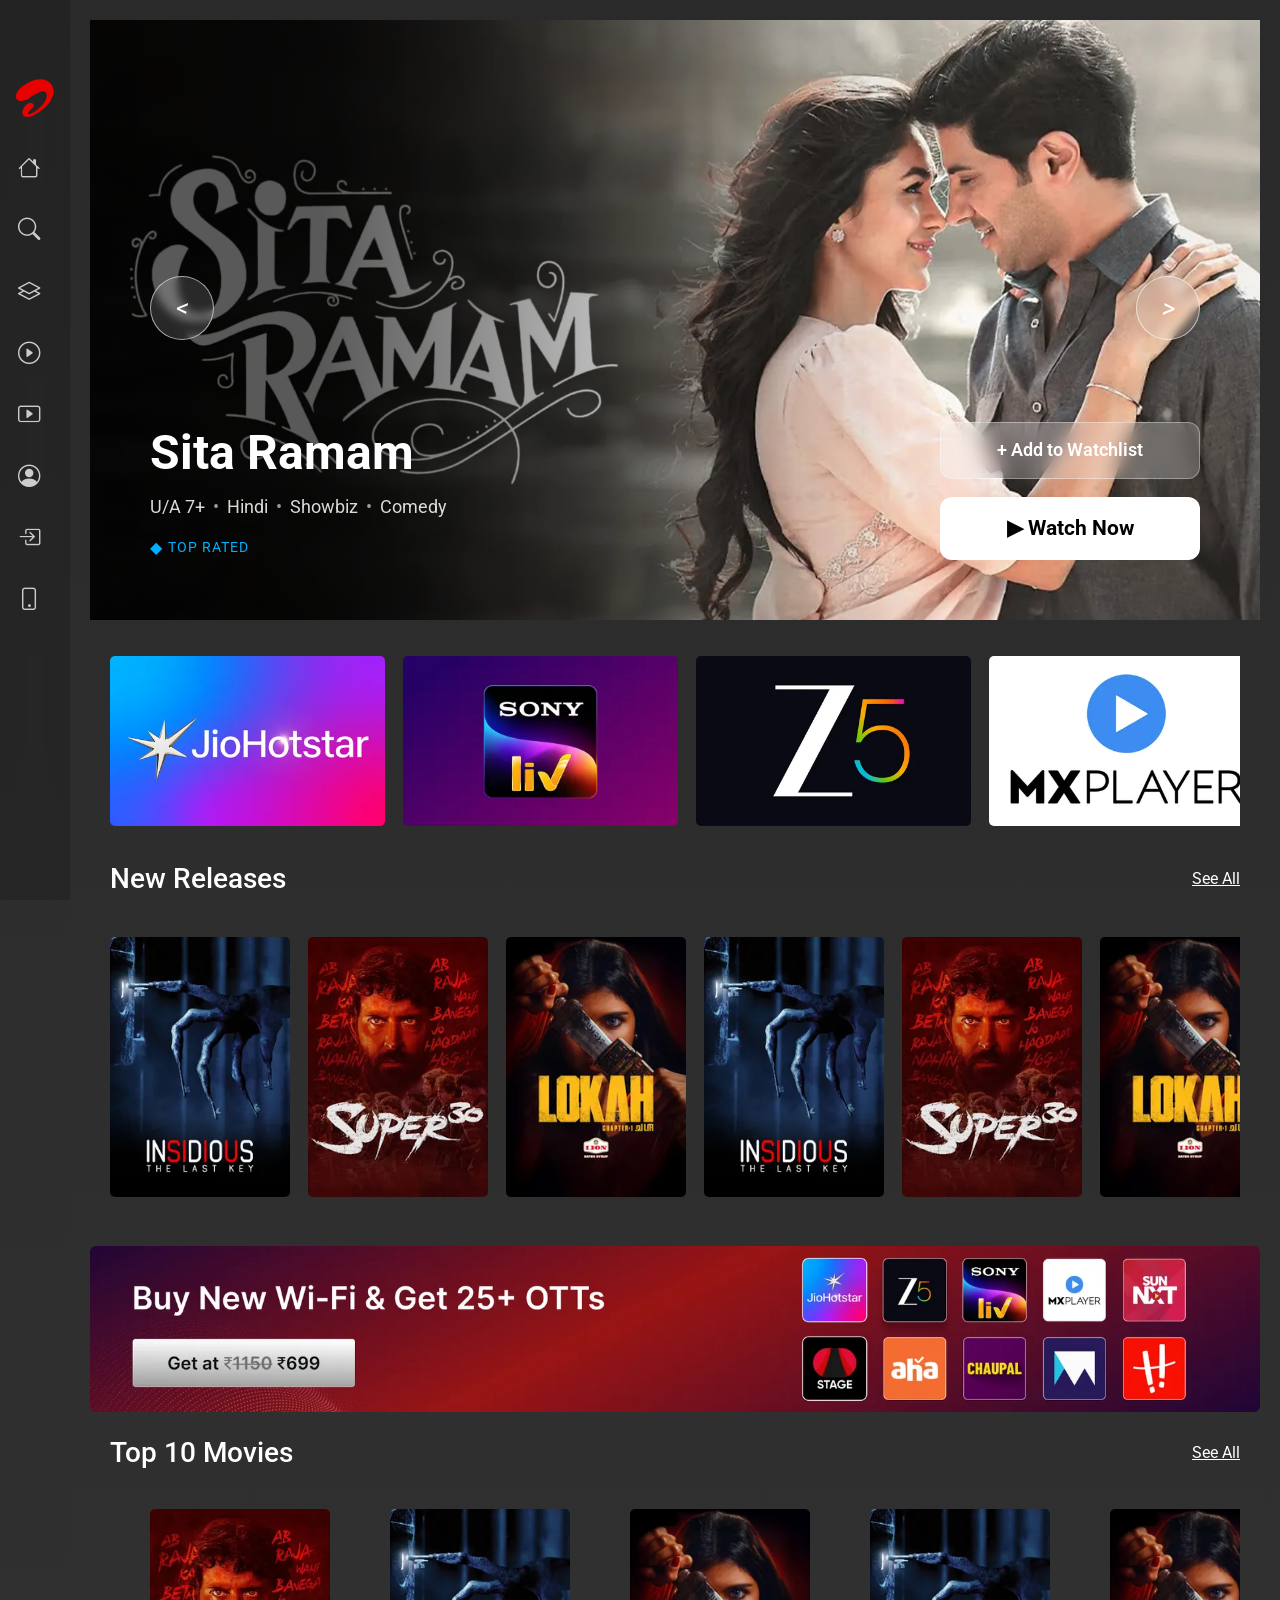
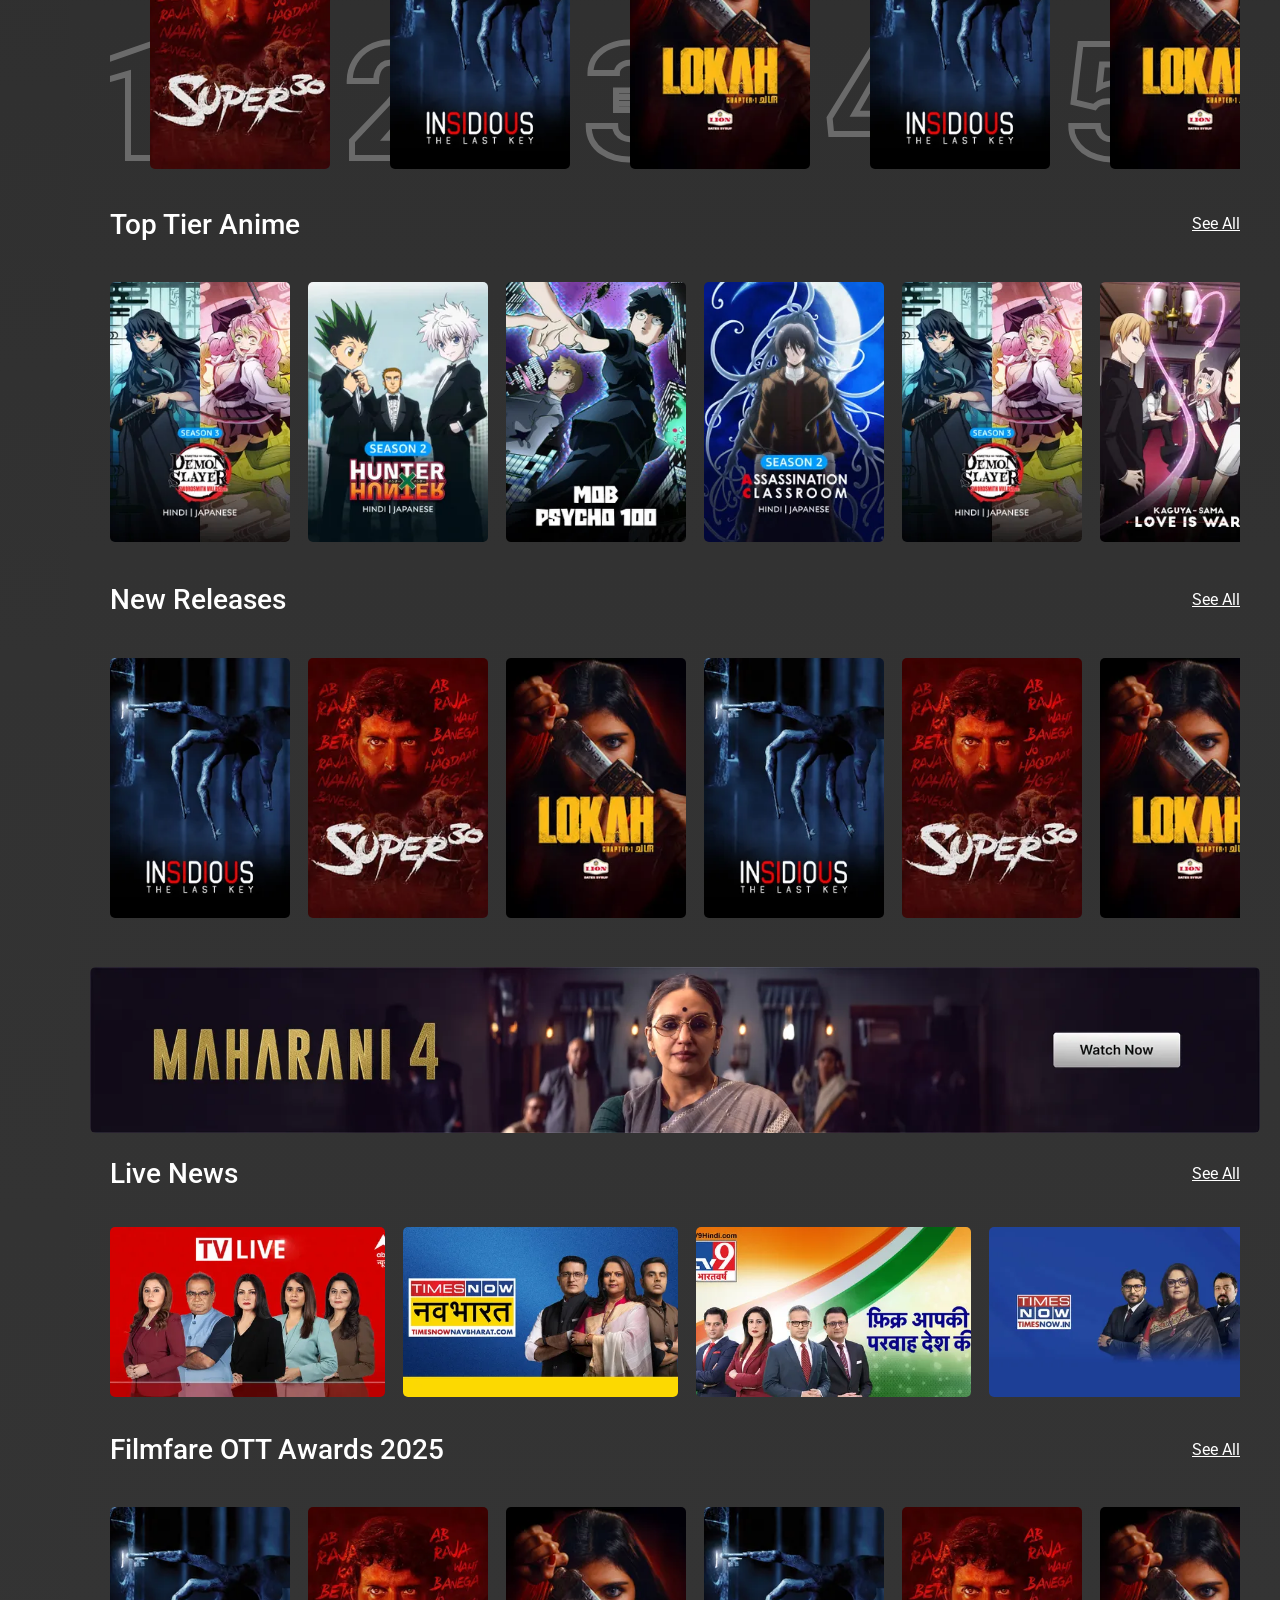
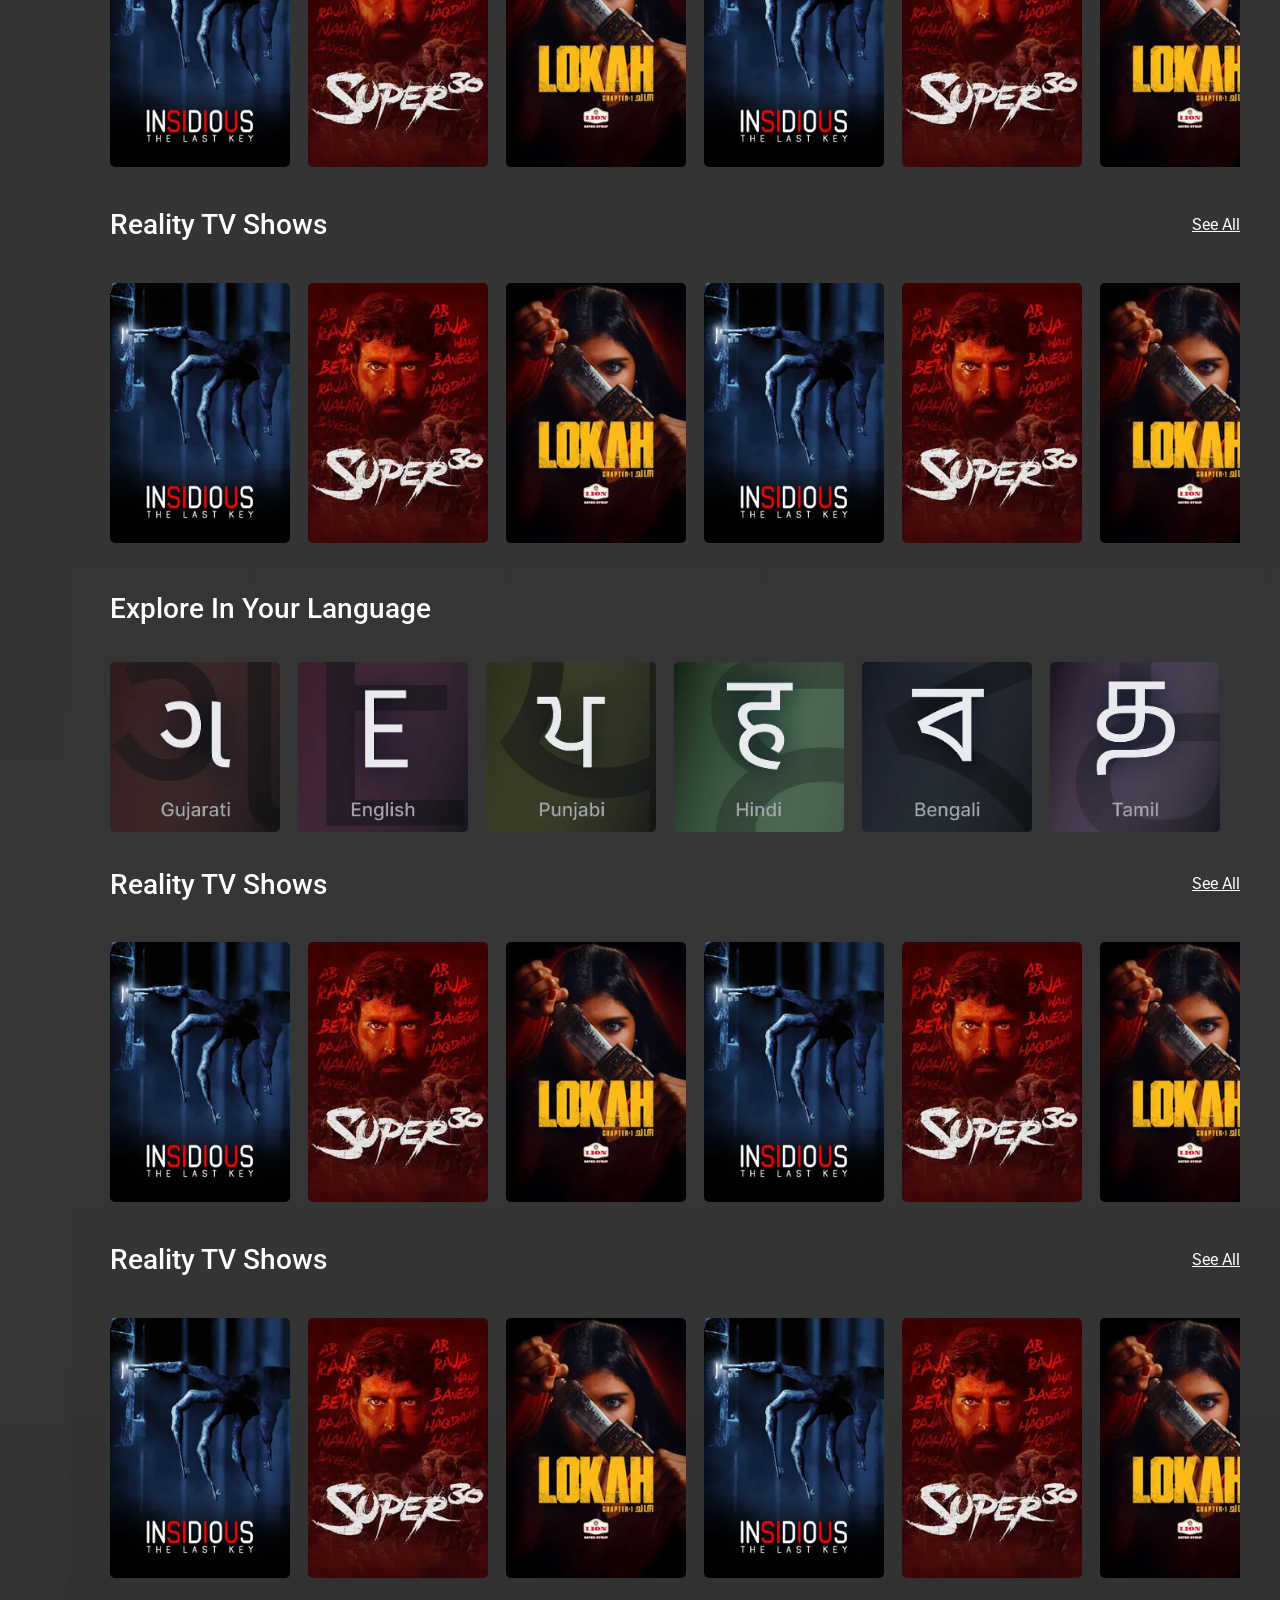
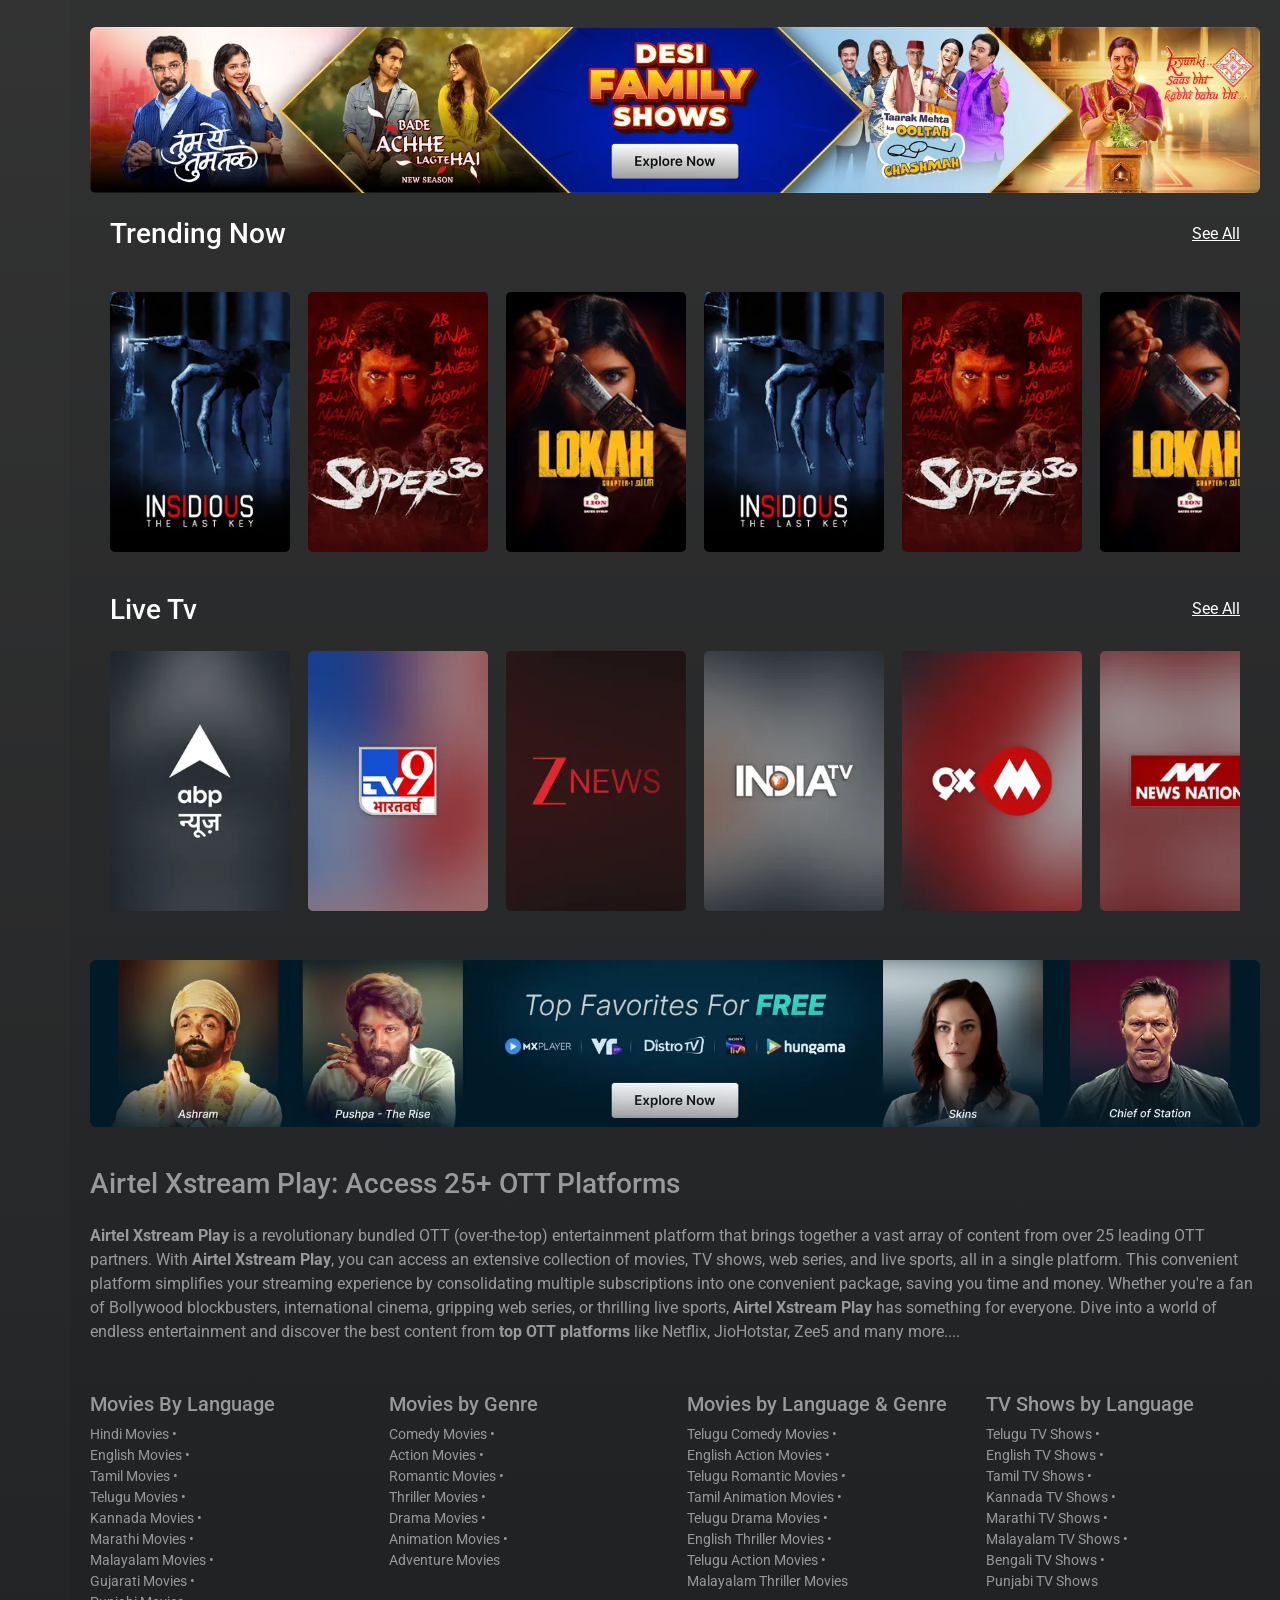
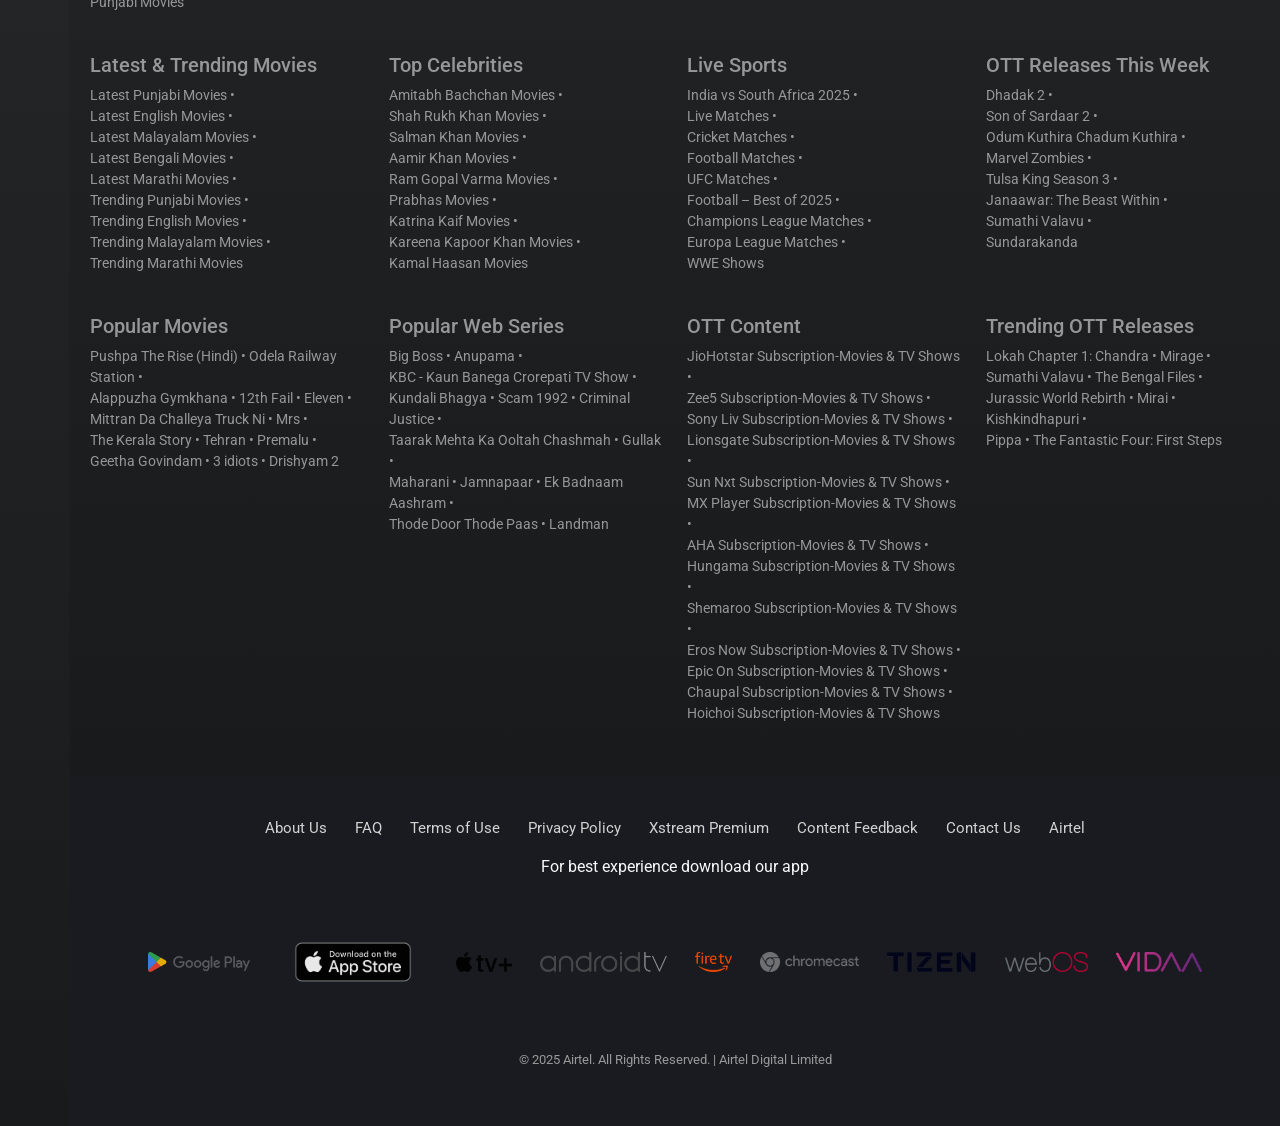
==== commit f69664ae: "added link to singel page" ====
--- a/free.html
+++ b/free.html
@@ -1054,62 +1054,70 @@
                 <div class="live-scroller">
                     <div class="live-scroll-inner">
 
-                        <div class="live-card-wrapper">
-                            <div class="live-card">
-                                <img src="/images/index/news1.webp" alt="News">
-                                <div class="live-overlay">
-                                    <h5 class="live-title">TV Live</h5>
-
-                                    <div class="live-badges">
-                                        <span class="badge live">Trending</span>
-                                        <span class="badge type">News</span>
-                                    </div>
-                                </div>
-                            </div>
-                        </div>
-
-                        <div class="live-card-wrapper">
-                            <div class="live-card">
-                                <img src="/images/index/news2.webp" alt="News">
-
-                                <div class="live-overlay">
-                                    <h5 class="live-title">Times Now</h5>
-
-                                    <div class="live-badges">
-                                        <span class="badge live">Trending</span>
-                                        <span class="badge type">News</span>
-                                    </div>
-                                </div>
-                            </div>
-                        </div>
-
-                        <div class="live-card-wrapper">
-                            <div class="live-card">
-                                <img src="/images/index/news3.webp" alt="News">
-                                <div class="live-overlay">
-                                    <h5 class="live-title">TV 9</h5>
-
-                                    <div class="live-badges">
-                                        <span class="badge live">Trending</span>
-                                        <span class="badge type">News</span>
-                                    </div>
-                                </div>
-                            </div>
-                        </div>
-
-                        <div class="live-card-wrapper">
-                            <div class="live-card">
-                                <img src="/images/index/news4.webp" alt="News">
-                                <div class="live-overlay">
-                                    <h5 class="live-title">Times Now</h5>
-
-                                    <div class="live-badges">
-                                        <span class="badge live">Trending</span>
-                                        <span class="badge type">News</span>
-                                    </div>
-                                </div>
-                            </div>
-                        </div>
+                        <a href="./singlepage.html">
+                            <div class="live-card-wrapper">
+                                <div class="live-card">
+                                    <img src="/images/index/news1.webp" alt="News">
+                                    <div class="live-overlay">
+                                        <h5 class="live-title">TV Live</h5>
+
+                                        <div class="live-badges">
+                                            <span class="badge live">Trending</span>
+                                            <span class="badge type">News</span>
+                                        </div>
+                                    </div>
+                                </div>
+                            </div>
+                        </a>
+
+                        <a href="./singlepage.html">
+                            <div class="live-card-wrapper">
+                                <div class="live-card">
+                                    <img src="/images/index/news2.webp" alt="News">
+
+                                    <div class="live-overlay">
+                                        <h5 class="live-title">Times Now</h5>
+
+                                        <div class="live-badges">
+                                            <span class="badge live">Trending</span>
+                                            <span class="badge type">News</span>
+                                        </div>
+                                    </div>
+                                </div>
+                            </div>
+                        </a>
+
+                        <a href="./singlepage.html">
+                            <div class="live-card-wrapper">
+                                <div class="live-card">
+                                    <img src="/images/index/news3.webp" alt="News">
+                                    <div class="live-overlay">
+                                        <h5 class="live-title">TV 9</h5>
+
+                                        <div class="live-badges">
+                                            <span class="badge live">Trending</span>
+                                            <span class="badge type">News</span>
+                                        </div>
+                                    </div>
+                                </div>
+                            </div>
+                        </a>
+
+                        <a href="./singlepage.html">
+                            <div class="live-card-wrapper">
+                                <div class="live-card">
+                                    <img src="/images/index/news4.webp" alt="News">
+                                    <div class="live-overlay">
+                                        <h5 class="live-title">Times Now</h5>
+
+                                        <div class="live-badges">
+                                            <span class="badge live">Trending</span>
+                                            <span class="badge type">News</span>
+                                        </div>
+                                    </div>
+                                </div>
+                            </div>
+                        </a>
                     </div>
                 </div>
 
--- a/css/style.css
+++ b/css/style.css
@@ -176,17 +176,22 @@
 }
 
 .sidebar {
-  position: fixed;
-  top: 0;
-  left: 0;
-  width: 70px;
-  height: 100vh;
-
-  background: #2a2a2a;
-  backdrop-filter: none;
-  transition: 0.25s;
-  z-index: 50;
-}
+    position: fixed;
+    top: 0;
+    left: 0;
+    width: 70px;
+    height: 100vh;
+
+    display: flex;
+    flex-direction: column;
+
+    background: rgba(0,0,0,0.15);
+    backdrop-filter: blur(10px);
+
+    transition: width 0.25s ease;
+    z-index: 50;
+}
+
 
 .sidebar:hover {
   width: 150px;
@@ -220,16 +225,28 @@
     width: 350px;    /* how far the gradient spreads */
     opacity: 1;
 }
+.sidebar .logo {
+    padding: 20px 0;
+    display: flex;
+    justify-content: center;
+}
+
 .sidebar .logo .brand {
   width: 40px;
+  margin-top: 50px;
 }
 
 .sidebar .menu {
-  list-style: none;
-  padding: 0;
-  margin: 0;
-}
-
+    flex: 1;                   /* take all remaining height */
+    overflow-y: auto;          /* enable scroll only inside menu */
+    overflow-x: hidden;
+    -webkit-overflow-scrolling: touch;
+    padding: 0;
+    margin: 0;
+}
+.sidebar .menu::-webkit-scrollbar {
+    width: 0;
+}
 .sidebar .menu li a{
   display: flex;
   align-items: center;
@@ -263,9 +280,6 @@
   color: #fff;
 }
 
-.sidebar:hover ~ .main-content + .footer {
-  margin-left: 150px;
-}
 
 .category-wrapper {
   background: transparent;
@@ -1180,6 +1194,39 @@
     filter: invert(1);
 }
 
+.smv-video {
+    position: absolute;
+    inset: 0;
+    width: 100%;
+    height: 100%;
+    object-fit: cover;
+    opacity: 0;
+    transition: opacity 0.4s ease;
+    z-index: 1;
+    pointer-events: none;
+}
+
+.smv-bg {
+    position: absolute;
+    inset: 0;
+    background-size: cover;
+    background-position: center right;
+    opacity: 1;
+    transition: opacity 0.4s ease;
+    z-index: 1;
+}
+
+/* Show video on hover */
+.smv-hero:hover .smv-video {
+    opacity: 1;
+}
+
+/* Hide background image when video appears */
+.smv-hero:hover .smv-bg {
+    opacity: 0;
+    transition: opacity 0.4s ease;
+}
+
 
 .smv-hero {
     height: 90vh;
@@ -1207,7 +1254,7 @@
 .smv-content {
     position: relative;
     z-index: 5;
-    padding-top: 150px;
+    padding-top: 250px;
 }
 
 .smv-share {
@@ -1264,4 +1311,112 @@
     gap: 20px;
     overflow: visible !important;
     padding-bottom: 0;
-}+}
+
+#episodes {
+    padding: 0 20px;
+}
+
+/* Dropdown */
+.eps-dropdown {
+    position: relative;
+    width: 160px;
+}
+
+.eps-selected {
+    background: #1b1b1b;
+    color: white;
+    border: 1px solid #333;
+    padding: 10px 18px;
+    border-radius: 8px;
+    cursor: pointer;
+    display: flex;
+    justify-content: space-between;
+    align-items: center;
+}
+
+.eps-list {
+    list-style: none;
+    background: #1b1b1b;
+    border: 1px solid #333;
+    border-radius: 8px;
+    margin: 5px 0 0 0;
+    padding: 0;
+    display: none;
+    position: absolute;
+    width: 100%;
+    z-index: 100;
+}
+
+.eps-list li {
+    padding: 10px 15px;
+    color: white;
+    cursor: pointer;
+}
+
+.eps-list li:hover {
+    background: #4f5866;
+}
+
+/* GRID */
+.eps-grid {
+    display: grid;
+    grid-template-columns: repeat(auto-fill, minmax(280px, 1fr));
+    gap: 25px;
+}
+
+/* CARD */
+.eps-card {
+    position: relative;
+    height: 180px;
+    border-radius: 10px;
+    overflow: hidden;
+    cursor: pointer;
+    transform-origin: center;
+    transition: transform .25s ease, border .25s ease, box-shadow .25s ease;
+    z-index: 1;
+}
+
+.eps-card:hover {
+    transform: scale(1.18);
+    border: 3px solid rgba(255,255,255,0.6);
+    border-radius: 5px;
+    box-shadow: 0 12px 40px rgba(0,0,0,0.75);
+    z-index: 9999;
+}
+
+.eps-card img {
+    width: 100%;
+    height: 100%;
+    object-fit: cover;
+}
+
+/* Always visible text */
+.eps-info {
+    position: absolute;
+    bottom: 0;
+    width: 100%;
+    padding: 14px;
+    background: linear-gradient(to top, rgba(0,0,0,0.85) 30%, rgba(0,0,0,0.2) 100%);
+    display: flex;
+    flex-direction: column;
+    justify-content: flex-end;
+    transition: background .3s ease;
+}
+
+.eps-card:hover .eps-info {
+    background: linear-gradient(to top, rgba(0,0,0,0.92) 35%, rgba(0,0,0,0.1) 100%);
+}
+
+.eps-info h5 {
+    color: white;
+    font-size: 17px;
+    margin: 0 0 4px 0;
+    font-weight: 600;
+}
+
+.eps-info span {
+    color: rgba(255,255,255,0.9);
+    font-size: 14px;
+}
+
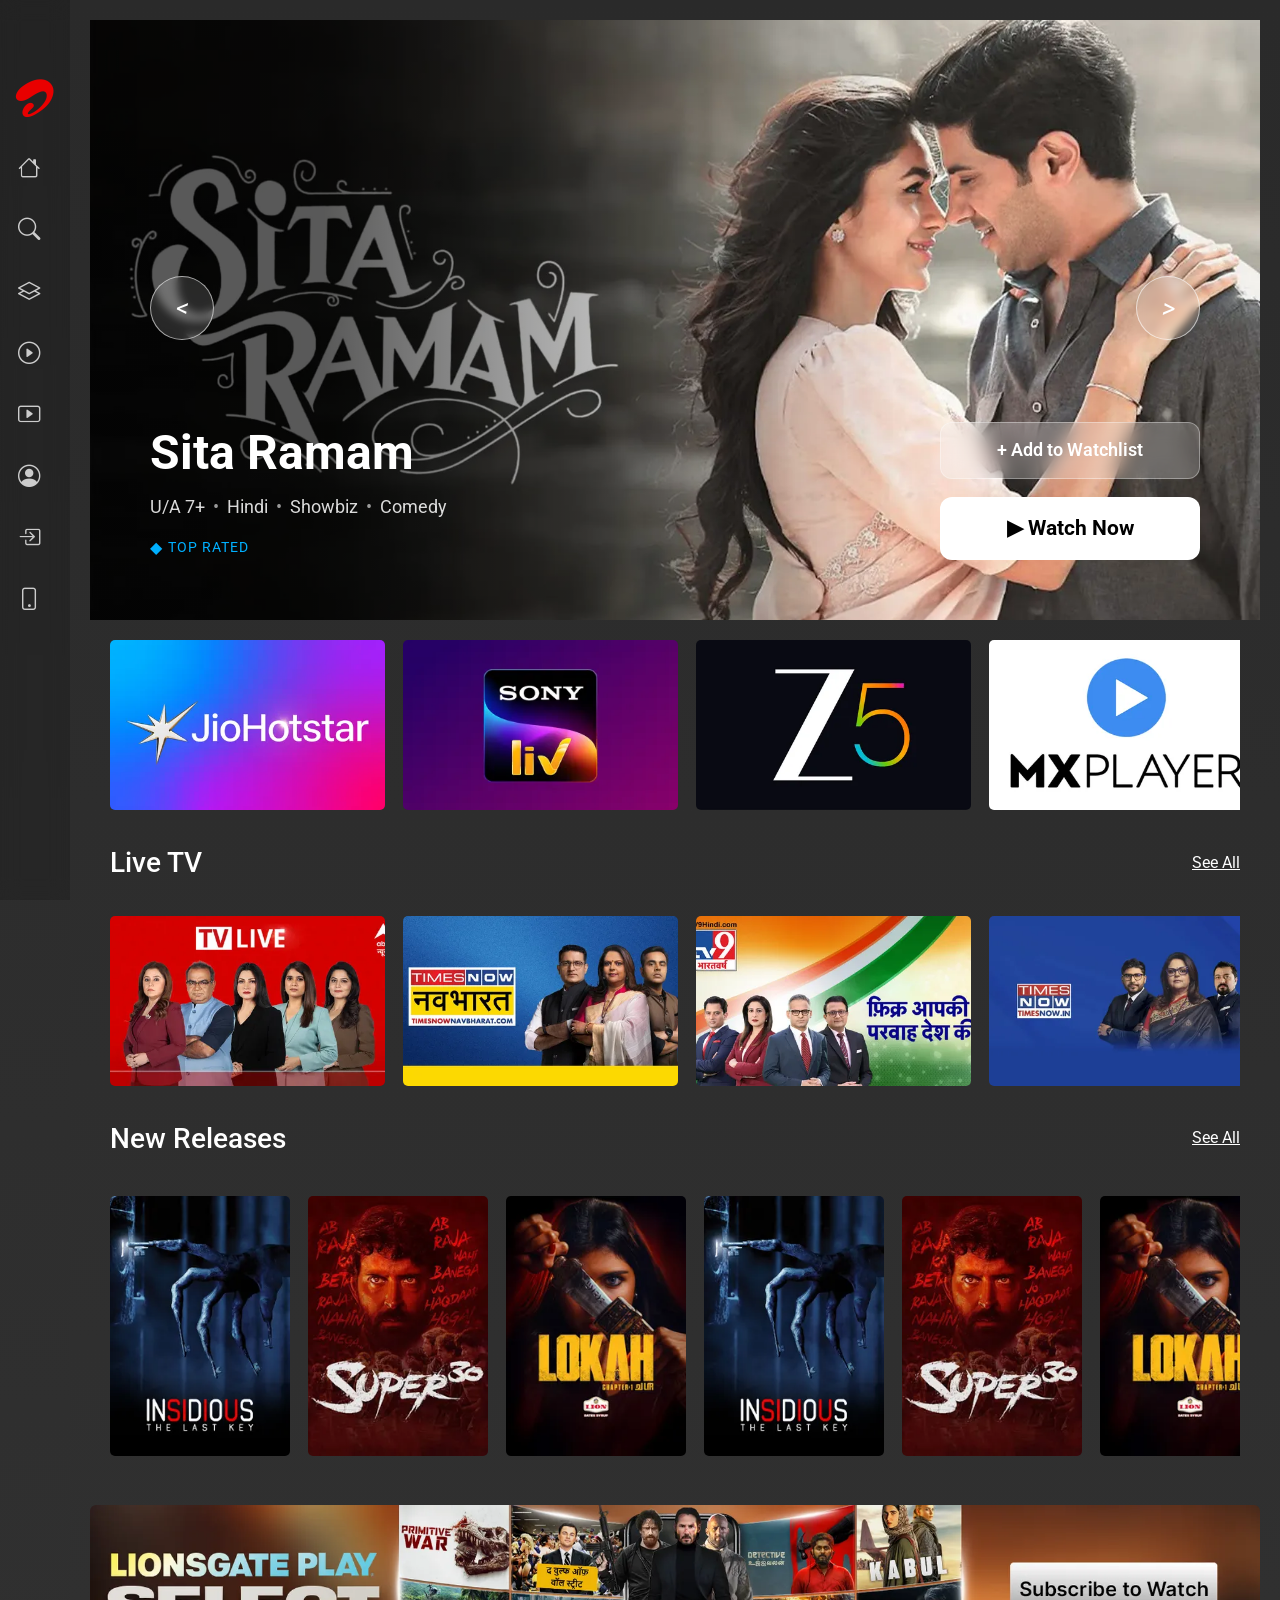
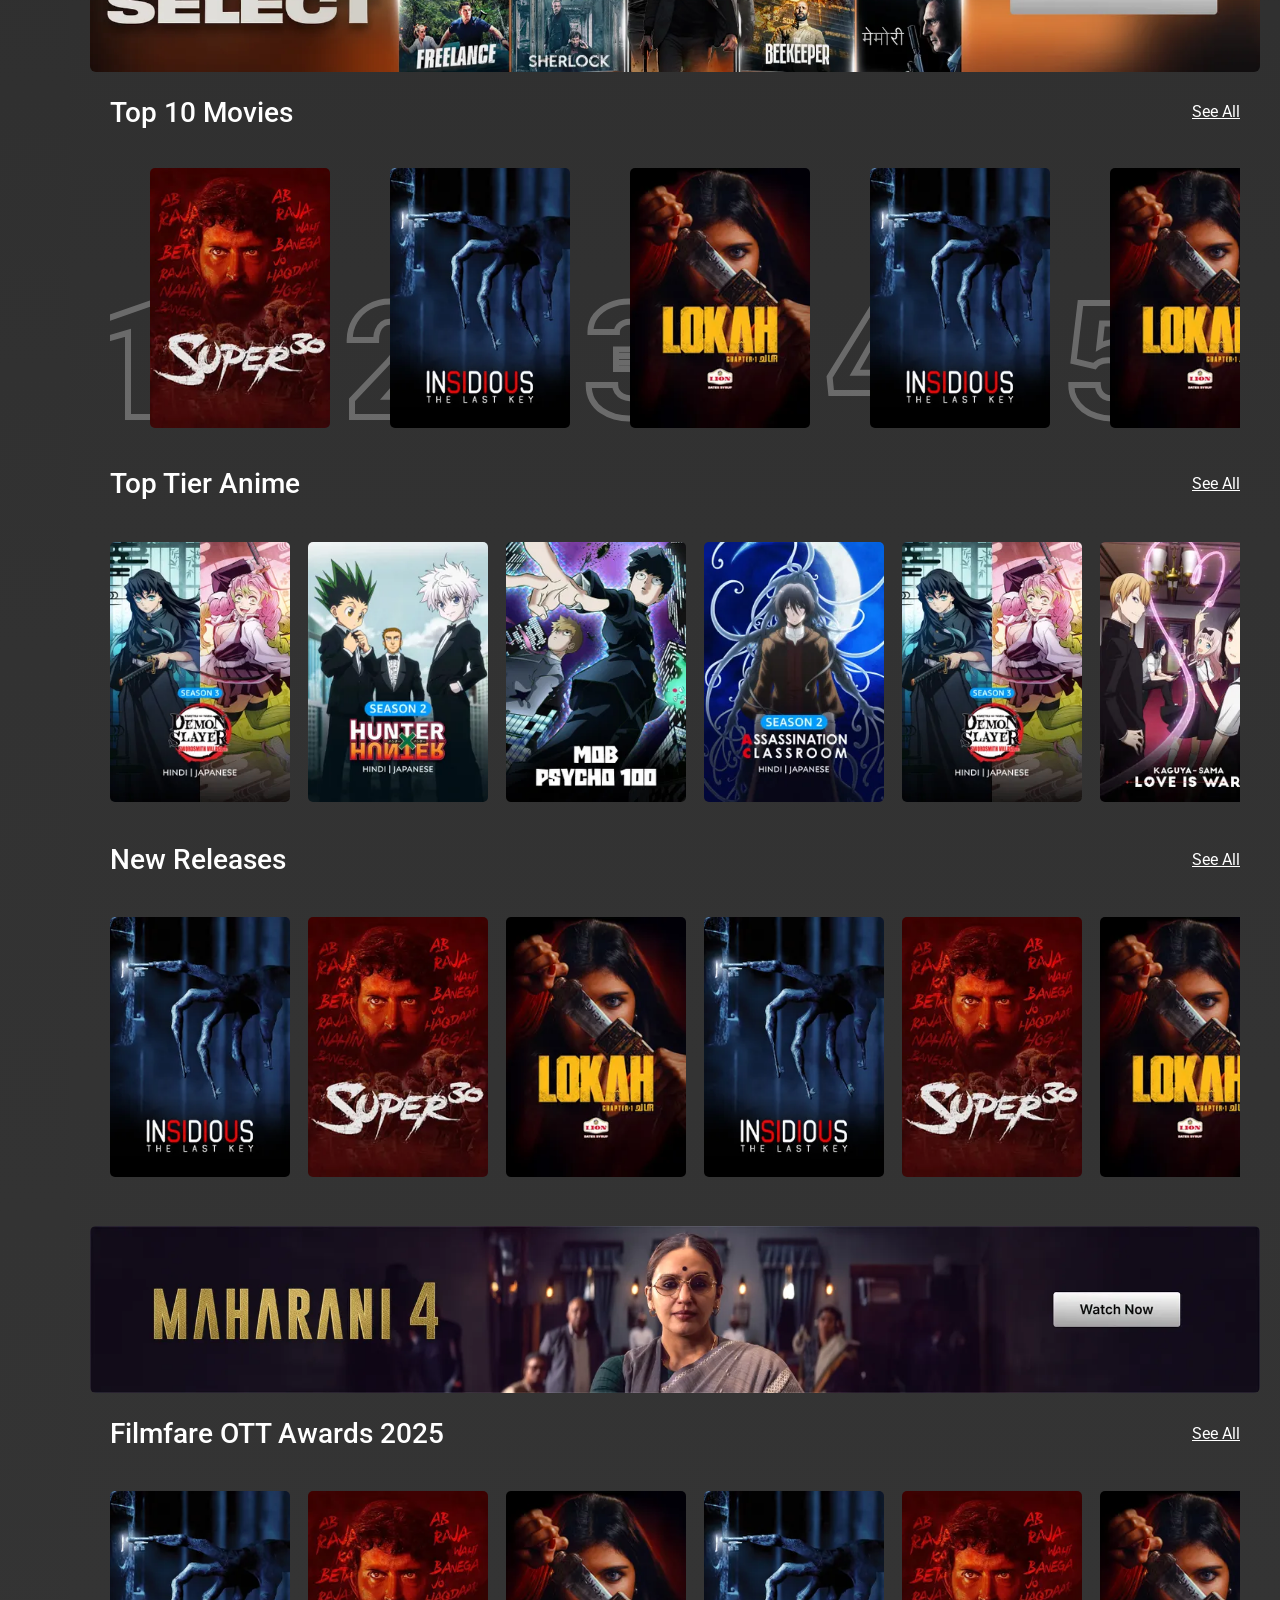
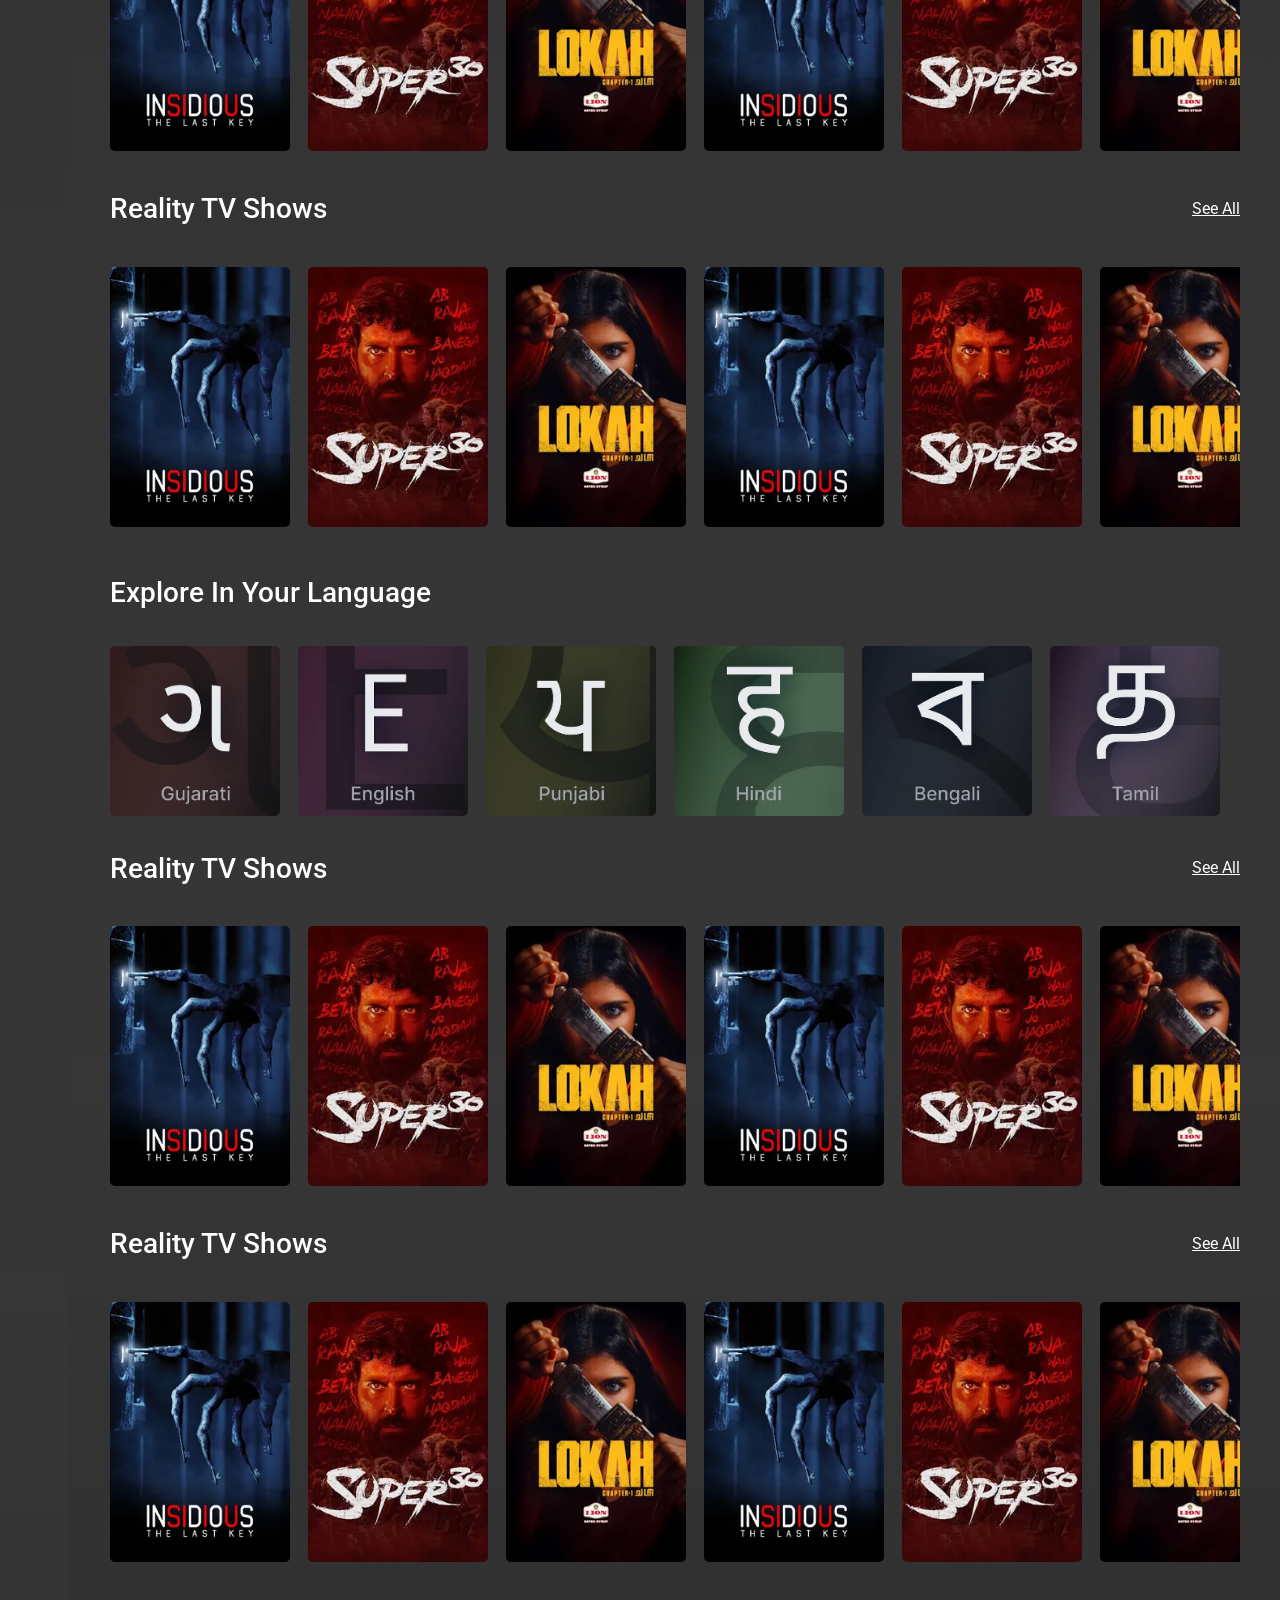
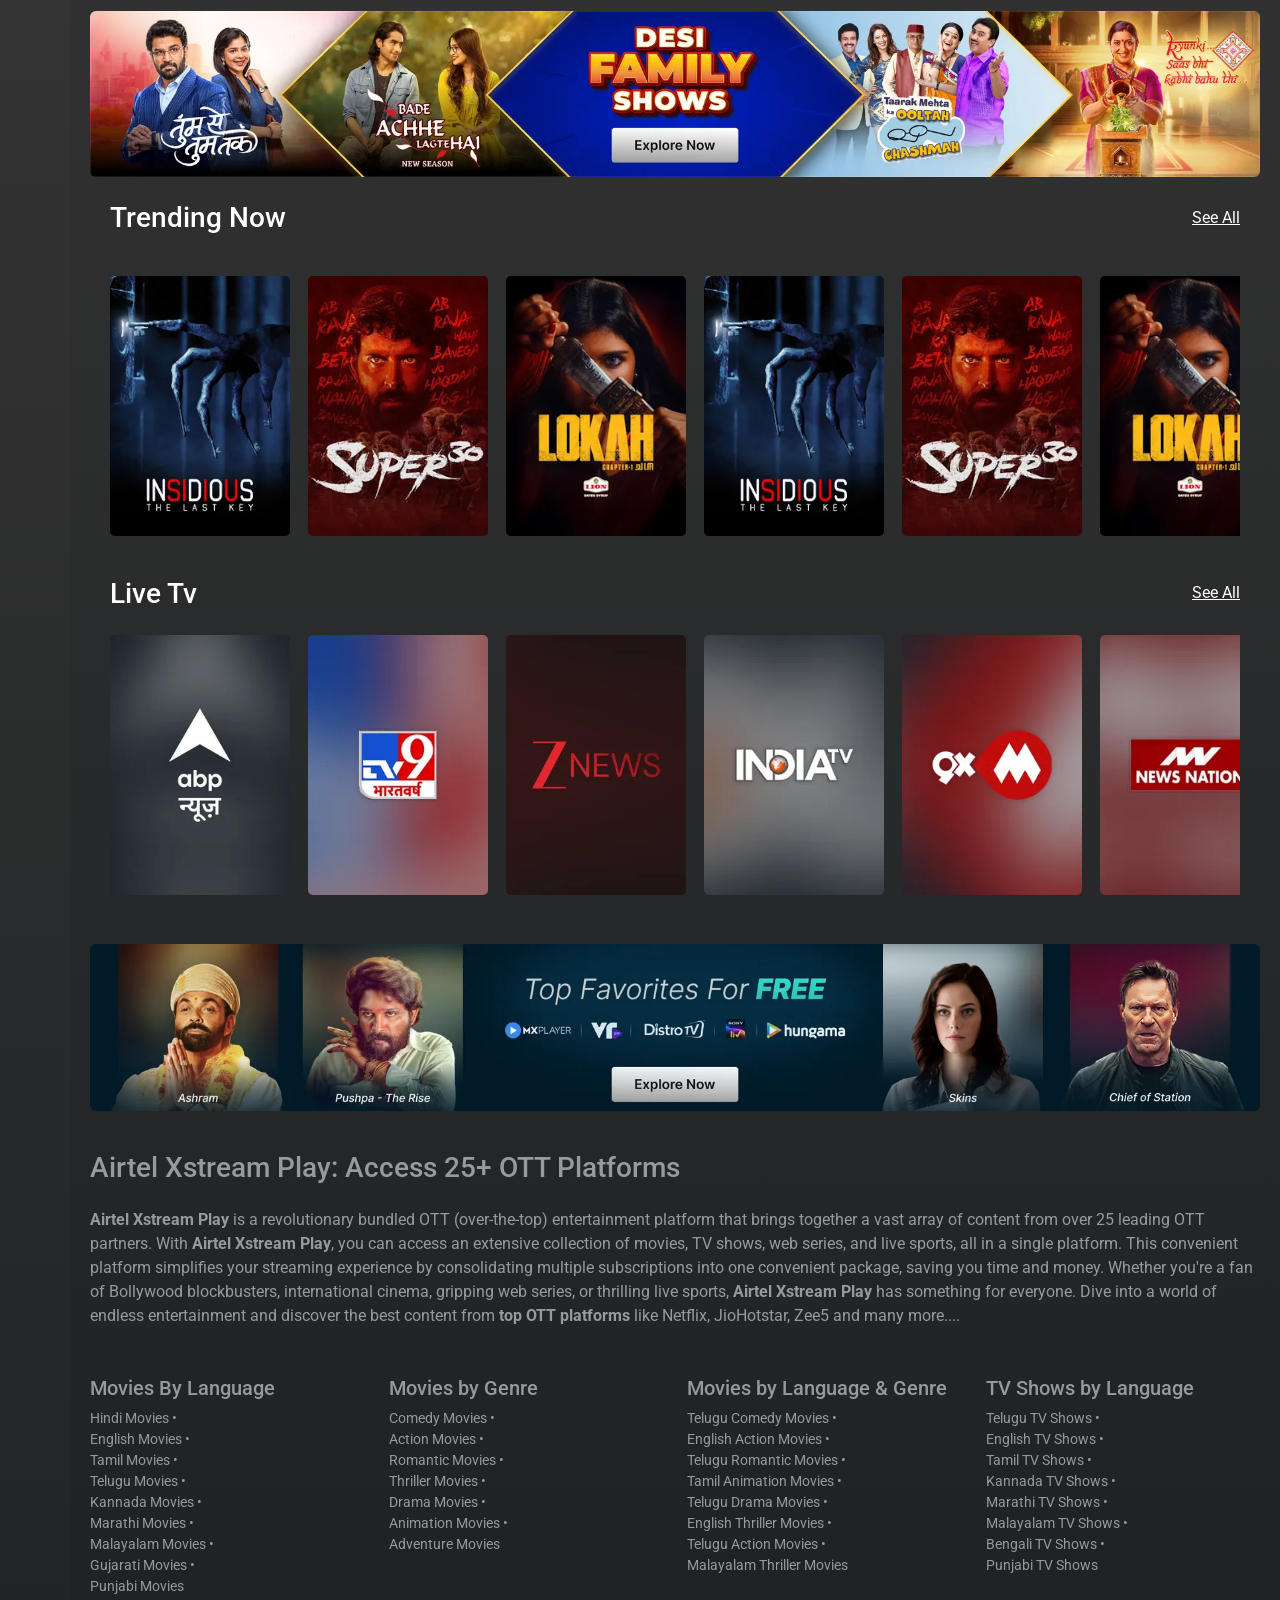
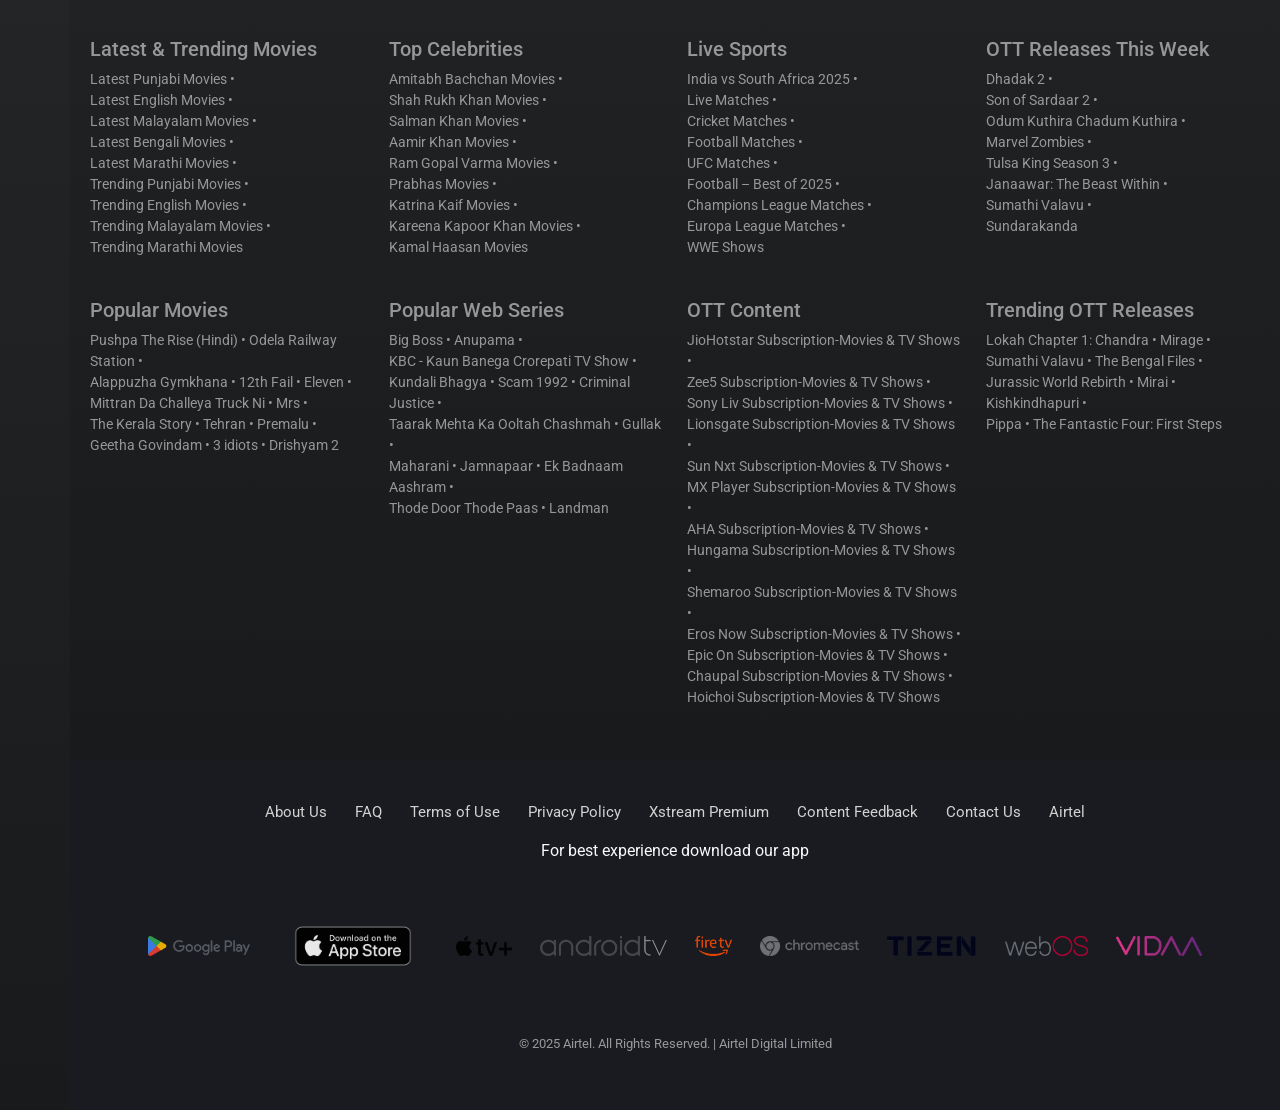
==== commit 0afcb026: "singlecast singleott and seeallotts page added" ====
--- a/free.html
+++ b/free.html
@@ -18,33 +18,32 @@
 <div class="page-bg">
 
 <div class="sidebar">
-    <div class="logo mt-2">
-        <img src="/images/xsteamplay.png" class="brand">
-    </div>
-    <ul class="menu">
-        <li><a href="/index.html"><i class="bi bi-house"></i><span>Home</span></a>
-        </li>
-        <li><a href="/search.html"><i class="bi bi-search"></i><span>Search</span></a>
-        </li>
-        <li><a href="/otts.html"><i class="bi bi-layers"></i><span>OTTs</span></a>
-        </li>
-        <li><a href="/free.html"><i class="bi bi-play-circle"></i><span>Free</span></a>
-        </li>
-        <li><a href="/myplan.html"><i class="bi bi-play-btn"></i><span>My Plans</span></a>
-        </li>
-        <li><a href="/profile.html"><i class="bi bi-person-circle"></i><span>Profile</span></a>
-        </li>
-        <li>
-            <a href="#" data-bs-toggle="modal" data-bs-target="#loginModal">
-                <i class="bi bi-box-arrow-in-right"></i><span>Log In</span>
-            </a>
-        </li>
-        <li><a href="https://play.google.com/store/apps/details?id=tv.accedo.airtel.wynk&_branch_match_id=1522531487299482637&utm_source=Website&utm_campaign=Top_Bottom_CTA&utm_medium=Website&_branch_referrer=H4sIAAAAAAAAA8soKSkottLXzy9IzdNLzCwqSc2pKC4pSk3M1cvM00%2F0DMzzCg%2BwcHdKsq8rSk1LLSrKzEuPTyrKLy9OLbJ1ywSK5VcAAJQeFpZEAAAA" target="_blank"><i class="bi bi-phone"></i><span>Get App</span></a>
-        </li>
-    </ul>
+            <div class="logo mt-2">
+                <img src="./images/xsteamplay.png" class="brand">
+            </div>
+            <ul class="menu">
+                <li><a href="./index.html"><i class="bi bi-house"></i><span>Home</span></a>
+                </li>
+                <li><a href="./search.html"><i class="bi bi-search"></i><span>Search</span></a>
+                </li>
+                <li><a href="./otts.html"><i class="bi bi-layers"></i><span>OTTs</span></a>
+                </li>
+                <li><a href="./free.html"><i class="bi bi-play-circle"></i><span>Free</span></a>
+                </li>
+                <li><a href="./myplan.html"><i class="bi bi-play-btn"></i><span>My Plans</span></a>
+                </li>
+                <li><a href="./profile.html"><i class="bi bi-person-circle"></i><span>Profile</span></a>
+                </li>
+                <li>
+                    <a href="#" data-bs-toggle="modal" data-bs-target="#loginModal">
+                        <i class="bi bi-box-arrow-in-right"></i><span>Log In</span>
+                    </a>
+                </li>
+                <li><a href="https://play.google.com/store/apps/details?id=tv.accedo.airtel.wynk&_branch_match_id=1522531487299482637&utm_source=Website&utm_campaign=Top_Bottom_CTA&utm_medium=Website&_branch_referrer=H4sIAAAAAAAAA8soKSkottLXzy9IzdNLzCwqSc2pKC4pSk3M1cvM00%2F0DMzzCg%2BwcHdKsq8rSk1LLSrKzEuPTyrKLy9OLbJ1ywSK5VcAAJQeFpZEAAAA" target="_blank"><i class="bi bi-phone"></i><span>Get App</span></a>
+                </li>
+            </ul>
 </div>
 <div class="sidebar-fade"></div>
-
 <div class="main-content">
 
     <!-- LOGIN MODAL -->
@@ -248,803 +247,87 @@
     <!-- Hero Slider End -->
 
     <!-- OTT Logos Row -->
-    <div class="live-section mt-3">
-        <div class="live-scroll-container">
-            <button class="scroll-btn left-btn">❮</button>
-
-            <div class="live-scroller">
-                <div class="live-scroll-inner">
-
-                    <div class="live-card-wrapper">
-                        <div class="live-card">
-                            <img src="/images/index/ottlogo1.webp" alt="News">
-                        </div>
-                    </div>
-                    <div class="live-card-wrapper">
-                        <div class="live-card">
-                            <img src="/images/index/ottlogo2.webp" alt="News">
-                        </div>
-                    </div>
-                    <div class="live-card-wrapper">
-                        <div class="live-card">
-                            <img src="/images/index/ottlogo3.webp" alt="News">
-                        </div>
-                    </div>
-                    <div class="live-card-wrapper">
-                        <div class="live-card">
-                            <img src="/images/index/ottlogo4.webp" alt="News">
-                        </div>
-                    </div>
-                    <div class="live-card-wrapper">
-                        <div class="live-card">
-                            <img src="/images/index/ottlogo5.webp" alt="News">
-                        </div>
-                    </div>
-                    <div class="live-card-wrapper">
-                        <div class="live-card">
-                            <img src="/images/index/ottlogo6.webp" alt="News">
-                        </div>
-                    </div>
-                    <div class="live-card-wrapper">
-                        <div class="live-card">
-                            <img src="/images/index/ottlogo7.webp" alt="News">
-                        </div>
-                    </div>
-                    <div class="live-card-wrapper">
-                        <div class="live-card">
-                            <img src="/images/index/ottlogo8.webp" alt="News">
-                        </div>
-                    </div>
-                    <div class="live-card-wrapper">
-                        <div class="live-card">
-                            <img src="/images/index/ottlogo9.webp" alt="News">
-                        </div>
-                    </div>
-
+        <div class="live-section">
+            <div class="live-scroll-container">
+                <button class="scroll-btn left-btn">❮</button>
+
+                <div class="live-scroller">
+                    <div class="live-scroll-inner">
+                        <a href="./singleott.html">
+                            <div class="live-card-wrapper">
+                                <div class="live-card">
+                                    <img src="./images/index/ottlogo1.webp" alt="News">
+                                </div>
+                            </div>
+                        </a>
+                        <a href="./singleott.html">
+                            <div class="live-card-wrapper">
+                                <div class="live-card">
+                                    <img src="./images/index/ottlogo2.webp" alt="News">
+                                </div>
+                            </div>
+                        </a>
+                        <a href="./singleott.html">
+                            <div class="live-card-wrapper">
+                                <div class="live-card">
+                                    <img src="./images/index/ottlogo3.webp" alt="News">
+                                </div>
+                            </div>
+                        </a>
+                        <a href="./singleott.html">
+                            <div class="live-card-wrapper">
+                                <div class="live-card">
+                                    <img src="./images/index/ottlogo4.webp" alt="News">
+                                </div>
+                            </div>
+                        </a>
+                        <a href="./singleott.html">
+                            <div class="live-card-wrapper">
+                                <div class="live-card">
+                                    <img src="./images/index/ottlogo5.webp" alt="News">
+                                </div>
+                            </div>
+                        </a>
+                        <a href="./singleott.html">
+                            <div class="live-card-wrapper">
+                                <div class="live-card">
+                                    <img src="./images/index/ottlogo6.webp" alt="News">
+                                </div>
+                            </div>
+                        </a>
+                        <a href="./singleott.html">
+                            <div class="live-card-wrapper">
+                                <div class="live-card">
+                                    <img src="./images/index/ottlogo7.webp" alt="News">
+                                </div>
+                            </div>
+                        </a>
+                        <a href="./singleott.html">
+                            <div class="live-card-wrapper">
+                                <div class="live-card">
+                                    <img src="./images/index/ottlogo8.webp" alt="News">
+                                </div>
+                            </div>
+                        </a>
+                        <a href="./singleott.html">
+                            <div class="live-card-wrapper">
+                                <div class="live-card">
+                                    <img src="./images/index/ottlogo9.webp" alt="News">
+                                </div>
+                            </div>
+                        </a>
+
+                    </div>
                 </div>
-            </div>
-
-            <button class="scroll-btn right-btn">❯</button>
-        </div>
-    </div>
+
+                <button class="scroll-btn right-btn">❯</button>
+            </div>
+        </div>
     <!-- OTT Logos Row -->
-
-    <div class="movie-section mt-3">
-        <div class="d-flex justify-content-between align-items-center mb-3">
-            <h3 class="text-white m-0">New Releases</h3>
-            <a href="seeall.html" class="text-white">See All</a>
-        </div>
-        <div class="movie-scroll-container">
-            <button class="scroll-btn left-btn">❮</button>
-            <div class="movie-scroller">
-                <div class="movie-scroll-inner">
-                    <div class="movie-card-wrapper">
-                        <a href="singlepage.html" class="movie-link">
-                            <div class="movie-card">
-                                <img src="/images/index/insidiousthelastkey_portrait_thumb.webp" alt="movie">
-                                <div class="card-overlay">
-                                    <h5 class="movie-title">Insidious The Lastkey</h5>
-                                    <div class="badges">
-                                        <span class="badge age">U/A 13+</span>
-                                        <span class="badge type">Movie</span>
-                                    </div>
-                                    <button class="watchlist-btn"><span>+</span> Add To Watchlist</button>
-                                </div>
-                            </div>
-                        </a>
-                    </div>
-                    <div class="movie-card-wrapper">
-                        <a href="singlepage.html" class="movie-link">
-                            <div class="movie-card">
-                                <img src="/images/index/super30.webp" alt="movie">
-                                <div class="card-overlay">
-                                    <h5 class="movie-title">Super 30</h5>
-                                    <div class="badges">
-                                        <span class="badge age">U/A 13+</span>
-                                        <span class="badge type">Movie</span>
-                                    </div>
-                                    <button class="watchlist-btn"><span>+</span> Add To Watchlist</button>
-                                </div>
-                            </div>
-                        </a>
-                    </div>
-
-                    <div class="movie-card-wrapper">
-                        <a href="singlepage.html" class="movie-link">
-                            <div class="movie-card">
-                                <img src="/images/index/lokah.webp" alt="movie">
-                                <div class="card-overlay">
-                                    <h5 class="movie-title">Lokah</h5>
-                                    <div class="badges">
-                                        <span class="badge age">U/A 13+</span>
-                                        <span class="badge type">Movie</span>
-                                    </div>
-                                    <button class="watchlist-btn"><span>+</span> Add To Watchlist</button>
-                                </div>
-                            </div>
-                        </a>
-                    </div>
-                    <div class="movie-card-wrapper">
-                        <a href="singlepage.html" class="movie-link">
-                            <div class="movie-card">
-                                <img src="/images/index/insidiousthelastkey_portrait_thumb.webp" alt="movie">
-                                <div class="card-overlay">
-                                    <h5 class="movie-title">Insidious The Lastkey</h5>
-                                    <div class="badges">
-                                        <span class="badge age">U/A 13+</span>
-                                        <span class="badge type">Movie</span>
-                                    </div>
-                                    <button class="watchlist-btn"><span>+</span> Add To Watchlist</button>
-                                </div>
-                            </div>
-                        </a>
-                    </div>
-                    <div class="movie-card-wrapper">
-                        <a href="singlepage.html" class="movie-link">
-                            <div class="movie-card">
-                                <img src="/images/index/super30.webp" alt="movie">
-                                <div class="card-overlay">
-                                    <h5 class="movie-title">Super 30</h5>
-                                    <div class="badges">
-                                        <span class="badge age">U/A 13+</span>
-                                        <span class="badge type">Movie</span>
-                                    </div>
-                                    <button class="watchlist-btn"><span>+</span> Add To Watchlist</button>
-                                </div>
-                            </div>
-                        </a>
-                    </div>
-
-                    <div class="movie-card-wrapper">
-                        <a href="singlepage.html" class="movie-link">
-                            <div class="movie-card">
-                                <img src="/images/index/lokah.webp" alt="movie">
-                                <div class="card-overlay">
-                                    <h5 class="movie-title">Lokah</h5>
-                                    <div class="badges">
-                                        <span class="badge age">U/A 13+</span>
-                                        <span class="badge type">Movie</span>
-                                    </div>
-                                    <button class="watchlist-btn"><span>+</span> Add To Watchlist</button>
-                                </div>
-                            </div>
-                        </a>
-                    </div>
-                    <div class="movie-card-wrapper">
-                        <a href="singlepage.html" class="movie-link">
-                            <div class="movie-card">
-                                <img src="/images/index/lokah.webp" alt="movie">
-                                <div class="card-overlay">
-                                    <h5 class="movie-title">Lokah</h5>
-                                    <div class="badges">
-                                        <span class="badge age">U/A 13+</span>
-                                        <span class="badge type">Movie</span>
-                                    </div>
-                                    <button class="watchlist-btn"><span>+</span> Add To Watchlist</button>
-                                </div>
-                            </div>
-                        </a>
-                    </div>
-                    <div class="movie-card-wrapper">
-                        <a href="singlepage.html" class="movie-link">
-                            <div class="movie-card">
-                                <img src="/images/index/insidiousthelastkey_portrait_thumb.webp" alt="movie">
-                                <div class="card-overlay">
-                                    <h5 class="movie-title">Insidious The Lastkey</h5>
-                                    <div class="badges">
-                                        <span class="badge age">U/A 13+</span>
-                                        <span class="badge type">Movie</span>
-                                    </div>
-                                    <button class="watchlist-btn"><span>+</span> Add To Watchlist</button>
-                                </div>
-                            </div>
-                        </a>
-                    </div>
-                    <div class="movie-card-wrapper">
-                        <a href="singlepage.html" class="movie-link">
-                            <div class="movie-card">
-                                <img src="/images/index/super30.webp" alt="movie">
-                                <div class="card-overlay">
-                                    <h5 class="movie-title">Super 30</h5>
-                                    <div class="badges">
-                                        <span class="badge age">U/A 13+</span>
-                                        <span class="badge type">Movie</span>
-                                    </div>
-                                    <button class="watchlist-btn"><span>+</span> Add To Watchlist</button>
-                                </div>
-                            </div>
-                        </a>
-                    </div>
-
-                    <div class="movie-card-wrapper">
-                        <a href="singlepage.html" class="movie-link">
-                            <div class="movie-card">
-                                <img src="/images/index/lokah.webp" alt="movie">
-                                <div class="card-overlay">
-                                    <h5 class="movie-title">Lokah</h5>
-                                    <div class="badges">
-                                        <span class="badge age">U/A 13+</span>
-                                        <span class="badge type">Movie</span>
-                                    </div>
-                                    <button class="watchlist-btn"><span>+</span> Add To Watchlist</button>
-                                </div>
-                            </div>
-                        </a>
-                    </div>
-
-                </div>
-            </div>
-            <button class="scroll-btn right-btn">❯</button>
-        </div>
-    </div> 
-
-    <!-- WiFi Banner -->
-    <div class="text-center my-4">
-        <a href="https://www.airtel.in/new-connection/broadband/?price=499&utm_source=xstream&utm_campaign=bb_acq_xstream_continue_watch_web"><img src="/images/index/wifi-banner.webp" class="img-fluid rounded-2 wifi-banner"></a>
-    </div>
-
-    <div class="top10-section mt-4">
-
-        <div class="d-flex justify-content-between align-items-center mb-3">
-            <h3 class="text-white m-0">Top 10 Movies</h3>
-            <a href="seeall.html" class="text-white">See All</a>
-        </div>
-
-        <div class="top10-scroll-container">
-
-            <button class="top10-scroll-btn top10-left-btn">❮</button>
-
-            <div class="top10-scroller">
-                <div class="top10-scroll-inner">
-
-                    <!-- ITEM 1 -->
-                    <div class="top10-card-wrapper ms-4">
-                        <div class="top10-number">1</div>
-
-                        <div class="top10-card ms-3">
-                            <img src="/images/index/super30.webp" alt="movie">
-
-                            <div class="top10-overlay">
-                                <h5 class="top10-title">Super 30</h5>
-
-                                <div class="top10-badges">
-                                    <span class="top10-badge age">U/A 13+</span>
-                                    <span class="top10-badge type">Movie</span>
-                                </div>
-
-                                <button class="top10-watchlist">
-                                    <span>+</span> Add To Watchlist
-                                </button>
-                            </div>
-                        </div>
-                    </div>
-
-                    <!-- ITEM 2 -->
-                    <div class="top10-card-wrapper">
-                        <div class="top10-number">2</div>
-
-                        <div class="top10-card">
-                            <img src="/images/index/insidiousthelastkey_portrait_thumb.webp">
-
-                            <div class="top10-overlay">
-                                <h5 class="top10-title">Insidious</h5>
-
-                                <div class="top10-badges">
-                                    <span class="top10-badge age">U/A 13+</span>
-                                    <span class="top10-badge type">Movie</span>
-                                </div>
-
-                                <button class="top10-watchlist">
-                                    <span>+</span> Add To Watchlist
-                                </button>
-                            </div>
-                        </div>
-                    </div>
-
-                    <!-- ITEM 3 -->
-                    <div class="top10-card-wrapper">
-                        <div class="top10-number">3</div>
-
-                        <div class="top10-card">
-                            <img src="/images/index/lokah.webp">
-
-                            <div class="top10-overlay">
-                                <h5 class="top10-title">Lokah</h5>
-
-                                <div class="top10-badges">
-                                    <span class="top10-badge age">U/A 13+</span>
-                                    <span class="top10-badge type">Movie</span>
-                                </div>
-
-                                <button class="top10-watchlist">
-                                    <span>+</span> Add To Watchlist
-                                </button>
-                            </div>
-                        </div>
-                    </div>
-                    <!-- ITEM 2 -->
-                    <div class="top10-card-wrapper">
-                        <div class="top10-number">4</div>
-
-                        <div class="top10-card">
-                            <img src="/images/index/insidiousthelastkey_portrait_thumb.webp">
-
-                            <div class="top10-overlay">
-                                <h5 class="top10-title">Insidious</h5>
-
-                                <div class="top10-badges">
-                                    <span class="top10-badge age">U/A 13+</span>
-                                    <span class="top10-badge type">Movie</span>
-                                </div>
-
-                                <button class="top10-watchlist">
-                                    <span>+</span> Add To Watchlist
-                                </button>
-                            </div>
-                        </div>
-                    </div>
-
-                    <!-- ITEM 3 -->
-                    <div class="top10-card-wrapper">
-                        <div class="top10-number">5</div>
-
-                        <div class="top10-card">
-                            <img src="/images/index/lokah.webp">
-
-                            <div class="top10-overlay">
-                                <h5 class="top10-title">Lokah</h5>
-
-                                <div class="top10-badges">
-                                    <span class="top10-badge age">U/A 13+</span>
-                                    <span class="top10-badge type">Movie</span>
-                                </div>
-
-                                <button class="top10-watchlist">
-                                    <span>+</span> Add To Watchlist
-                                </button>
-                            </div>
-                        </div>
-                    </div>
-                    <!-- ITEM 2 -->
-                    <div class="top10-card-wrapper">
-                        <div class="top10-number">6</div>
-
-                        <div class="top10-card">
-                            <img src="/images/index/insidiousthelastkey_portrait_thumb.webp">
-
-                            <div class="top10-overlay">
-                                <h5 class="top10-title">Insidious</h5>
-
-                                <div class="top10-badges">
-                                    <span class="top10-badge age">U/A 13+</span>
-                                    <span class="top10-badge type">Movie</span>
-                                </div>
-
-                                <button class="top10-watchlist">
-                                    <span>+</span> Add To Watchlist
-                                </button>
-                            </div>
-                        </div>
-                    </div>
-
-                    <!-- ITEM 3 -->
-                    <div class="top10-card-wrapper">
-                        <div class="top10-number">7</div>
-
-                        <div class="top10-card">
-                            <img src="/images/index/lokah.webp">
-
-                            <div class="top10-overlay">
-                                <h5 class="top10-title">Lokah</h5>
-
-                                <div class="top10-badges">
-                                    <span class="top10-badge age">U/A 13+</span>
-                                    <span class="top10-badge type">Movie</span>
-                                </div>
-
-                                <button class="top10-watchlist">
-                                    <span>+</span> Add To Watchlist
-                                </button>
-                            </div>
-                        </div>
-                    </div>
-                    <!-- ITEM 2 -->
-                    <div class="top10-card-wrapper">
-                        <div class="top10-number">8</div>
-
-                        <div class="top10-card">
-                            <img src="/images/index/insidiousthelastkey_portrait_thumb.webp">
-
-                            <div class="top10-overlay">
-                                <h5 class="top10-title">Insidious</h5>
-
-                                <div class="top10-badges">
-                                    <span class="top10-badge age">U/A 13+</span>
-                                    <span class="top10-badge type">Movie</span>
-                                </div>
-
-                                <button class="top10-watchlist">
-                                    <span>+</span> Add To Watchlist
-                                </button>
-                            </div>
-                        </div>
-                    </div>
-
-                    <!-- ITEM 3 -->
-                    <div class="top10-card-wrapper">
-                        <div class="top10-number">9</div>
-
-                        <div class="top10-card">
-                            <img src="/images/index/lokah.webp">
-
-                            <div class="top10-overlay">
-                                <h5 class="top10-title">Lokah</h5>
-
-                                <div class="top10-badges">
-                                    <span class="top10-badge age">U/A 13+</span>
-                                    <span class="top10-badge type">Movie</span>
-                                </div>
-
-                                <button class="top10-watchlist">
-                                    <span>+</span> Add To Watchlist
-                                </button>
-                            </div>
-                        </div>
-                    </div>
-                </div>
-            </div>
-
-            <button class="top10-scroll-btn top10-right-btn">❯</button>
-
-        </div>
-    </div>
-
-    <div class="movie-section mt-3">
-        <div class="d-flex justify-content-between align-items-center mb-3">
-            <h3 class="text-white m-0">Top Tier Anime</h3>
-            <a href="seeall.html" class="text-white">See All</a>
-        </div>
-        <div class="movie-scroll-container">
-            <button class="scroll-btn left-btn">❮</button>
-            <div class="movie-scroller">
-                <div class="movie-scroll-inner">
-                    <div class="movie-card-wrapper">
-                        <a href="singlepage.html" class="movie-link">
-                            <div class="movie-card">
-                                <img src="/images/index/anime1.webp" alt="movie">
-                                <div class="card-overlay">
-                                    <h5 class="movie-title">Insidious The Lastkey</h5>
-                                    <div class="badges">
-                                        <span class="badge age">U/A 13+</span>
-                                        <span class="badge type">Movie</span>
-                                    </div>
-                                    <button class="watchlist-btn"><span>+</span> Add To Watchlist</button>
-                                </div>
-                            </div>
-                        </a>
-                    </div>
-                    <div class="movie-card-wrapper">
-                        <a href="singlepage.html" class="movie-link">
-                            <div class="movie-card">
-                                <img src="/images/index/anime5.webp" alt="movie">
-                                <div class="card-overlay">
-                                    <h5 class="movie-title">Super 30</h5>
-                                    <div class="badges">
-                                        <span class="badge age">U/A 13+</span>
-                                        <span class="badge type">Movie</span>
-                                    </div>
-                                    <button class="watchlist-btn"><span>+</span> Add To Watchlist</button>
-                                </div>
-                            </div>
-                        </a>
-                    </div>
-
-                    <div class="movie-card-wrapper">
-                        <a href="singlepage.html" class="movie-link">
-                            <div class="movie-card">
-                                <img src="/images/index/anime8.webp" alt="movie">
-                                <div class="card-overlay">
-                                    <h5 class="movie-title">Lokah</h5>
-                                    <div class="badges">
-                                        <span class="badge age">U/A 13+</span>
-                                        <span class="badge type">Movie</span>
-                                    </div>
-                                    <button class="watchlist-btn"><span>+</span> Add To Watchlist</button>
-                                </div>
-                            </div>
-                        </a>
-                    </div>
-                    <div class="movie-card-wrapper">
-                        <a href="singlepage.html" class="movie-link">
-                            <div class="movie-card">
-                                <img src="/images/index/anime2.webp" alt="movie">
-                                <div class="card-overlay">
-                                    <h5 class="movie-title">Insidious The Lastkey</h5>
-                                    <div class="badges">
-                                        <span class="badge age">U/A 13+</span>
-                                        <span class="badge type">Movie</span>
-                                    </div>
-                                    <button class="watchlist-btn"><span>+</span> Add To Watchlist</button>
-                                </div>
-                            </div>
-                        </a>
-                    </div>
-                    <div class="movie-card-wrapper">
-                        <a href="singlepage.html" class="movie-link">
-                            <div class="movie-card">
-                                <img src="/images/index/anime1.webp" alt="movie">
-                                <div class="card-overlay">
-                                    <h5 class="movie-title">Super 30</h5>
-                                    <div class="badges">
-                                        <span class="badge age">U/A 13+</span>
-                                        <span class="badge type">Movie</span>
-                                    </div>
-                                    <button class="watchlist-btn"><span>+</span> Add To Watchlist</button>
-                                </div>
-                            </div>
-                        </a>
-                    </div>
-
-                    <div class="movie-card-wrapper">
-                        <a href="singlepage.html" class="movie-link">
-                            <div class="movie-card">
-                                <img src="/images/index/anime6.webp" alt="movie">
-                                <div class="card-overlay">
-                                    <h5 class="movie-title">Lokah</h5>
-                                    <div class="badges">
-                                        <span class="badge age">U/A 13+</span>
-                                        <span class="badge type">Movie</span>
-                                    </div>
-                                    <button class="watchlist-btn"><span>+</span> Add To Watchlist</button>
-                                </div>
-                            </div>
-                        </a>
-                    </div>
-                    <div class="movie-card-wrapper">
-                        <a href="singlepage.html" class="movie-link">
-                            <div class="movie-card">
-                                <img src="/images/index/anime4.webp" alt="movie">
-                                <div class="card-overlay">
-                                    <h5 class="movie-title">Lokah</h5>
-                                    <div class="badges">
-                                        <span class="badge age">U/A 13+</span>
-                                        <span class="badge type">Movie</span>
-                                    </div>
-                                    <button class="watchlist-btn"><span>+</span> Add To Watchlist</button>
-                                </div>
-                            </div>
-                        </a>
-                    </div>
-                    <div class="movie-card-wrapper">
-                        <a href="singlepage.html" class="movie-link">
-                            <div class="movie-card">
-                                <img src="/images/index/anime3.webp" alt="movie">
-                                <div class="card-overlay">
-                                    <h5 class="movie-title">Insidious The Lastkey</h5>
-                                    <div class="badges">
-                                        <span class="badge age">U/A 13+</span>
-                                        <span class="badge type">Movie</span>
-                                    </div>
-                                    <button class="watchlist-btn"><span>+</span> Add To Watchlist</button>
-                                </div>
-                            </div>
-                        </a>
-                    </div>
-                    <div class="movie-card-wrapper">
-                        <a href="singlepage.html" class="movie-link">
-                            <div class="movie-card">
-                                <img src="/images/index/anime5.webp" alt="movie">
-                                <div class="card-overlay">
-                                    <h5 class="movie-title">Super 30</h5>
-                                    <div class="badges">
-                                        <span class="badge age">U/A 13+</span>
-                                        <span class="badge type">Movie</span>
-                                    </div>
-                                    <button class="watchlist-btn"><span>+</span> Add To Watchlist</button>
-                                </div>
-                            </div>
-                        </a>
-                    </div>
-
-                    <div class="movie-card-wrapper">
-                        <a href="singlepage.html" class="movie-link">
-                            <div class="movie-card">
-                                <img src="/images/index/anime6.webp" alt="movie">
-                                <div class="card-overlay">
-                                    <h5 class="movie-title">Lokah</h5>
-                                    <div class="badges">
-                                        <span class="badge age">U/A 13+</span>
-                                        <span class="badge type">Movie</span>
-                                    </div>
-                                    <button class="watchlist-btn"><span>+</span> Add To Watchlist</button>
-                                </div>
-                            </div>
-                        </a>
-                    </div>
-
-                </div>
-            </div>
-            <button class="scroll-btn right-btn">❯</button>
-        </div>
-    </div> 
-
-    <div class="movie-section mt-3">
-        <div class="d-flex justify-content-between align-items-center mb-3">
-            <h3 class="text-white m-0">New Releases</h3>
-            <a href="seeall.html" class="text-white">See All</a>
-        </div>
-        <div class="movie-scroll-container">
-            <button class="scroll-btn left-btn">❮</button>
-            <div class="movie-scroller">
-                <div class="movie-scroll-inner">
-                    <div class="movie-card-wrapper">
-                        <a href="singlepage.html" class="movie-link">
-                            <div class="movie-card">
-                                <img src="/images/index/insidiousthelastkey_portrait_thumb.webp" alt="movie">
-                                <div class="card-overlay">
-                                    <h5 class="movie-title">Insidious The Lastkey</h5>
-                                    <div class="badges">
-                                        <span class="badge age">U/A 13+</span>
-                                        <span class="badge type">Movie</span>
-                                    </div>
-                                    <button class="watchlist-btn"><span>+</span> Add To Watchlist</button>
-                                </div>
-                            </div>
-                        </a>
-                    </div>
-                    <div class="movie-card-wrapper">
-                        <a href="singlepage.html" class="movie-link">
-                            <div class="movie-card">
-                                <img src="/images/index/super30.webp" alt="movie">
-                                <div class="card-overlay">
-                                    <h5 class="movie-title">Super 30</h5>
-                                    <div class="badges">
-                                        <span class="badge age">U/A 13+</span>
-                                        <span class="badge type">Movie</span>
-                                    </div>
-                                    <button class="watchlist-btn"><span>+</span> Add To Watchlist</button>
-                                </div>
-                            </div>
-                        </a>
-                    </div>
-
-                    <div class="movie-card-wrapper">
-                        <a href="singlepage.html" class="movie-link">
-                            <div class="movie-card">
-                                <img src="/images/index/lokah.webp" alt="movie">
-                                <div class="card-overlay">
-                                    <h5 class="movie-title">Lokah</h5>
-                                    <div class="badges">
-                                        <span class="badge age">U/A 13+</span>
-                                        <span class="badge type">Movie</span>
-                                    </div>
-                                    <button class="watchlist-btn"><span>+</span> Add To Watchlist</button>
-                                </div>
-                            </div>
-                        </a>
-                    </div>
-                    <div class="movie-card-wrapper">
-                        <a href="singlepage.html" class="movie-link">
-                            <div class="movie-card">
-                                <img src="/images/index/insidiousthelastkey_portrait_thumb.webp" alt="movie">
-                                <div class="card-overlay">
-                                    <h5 class="movie-title">Insidious The Lastkey</h5>
-                                    <div class="badges">
-                                        <span class="badge age">U/A 13+</span>
-                                        <span class="badge type">Movie</span>
-                                    </div>
-                                    <button class="watchlist-btn"><span>+</span> Add To Watchlist</button>
-                                </div>
-                            </div>
-                        </a>
-                    </div>
-                    <div class="movie-card-wrapper">
-                        <a href="singlepage.html" class="movie-link">
-                            <div class="movie-card">
-                                <img src="/images/index/super30.webp" alt="movie">
-                                <div class="card-overlay">
-                                    <h5 class="movie-title">Super 30</h5>
-                                    <div class="badges">
-                                        <span class="badge age">U/A 13+</span>
-                                        <span class="badge type">Movie</span>
-                                    </div>
-                                    <button class="watchlist-btn"><span>+</span> Add To Watchlist</button>
-                                </div>
-                            </div>
-                        </a>
-                    </div>
-
-                    <div class="movie-card-wrapper">
-                        <a href="singlepage.html" class="movie-link">
-                            <div class="movie-card">
-                                <img src="/images/index/lokah.webp" alt="movie">
-                                <div class="card-overlay">
-                                    <h5 class="movie-title">Lokah</h5>
-                                    <div class="badges">
-                                        <span class="badge age">U/A 13+</span>
-                                        <span class="badge type">Movie</span>
-                                    </div>
-                                    <button class="watchlist-btn"><span>+</span> Add To Watchlist</button>
-                                </div>
-                            </div>
-                        </a>
-                    </div>
-                    <div class="movie-card-wrapper">
-                        <a href="singlepage.html" class="movie-link">
-                            <div class="movie-card">
-                                <img src="/images/index/lokah.webp" alt="movie">
-                                <div class="card-overlay">
-                                    <h5 class="movie-title">Lokah</h5>
-                                    <div class="badges">
-                                        <span class="badge age">U/A 13+</span>
-                                        <span class="badge type">Movie</span>
-                                    </div>
-                                    <button class="watchlist-btn"><span>+</span> Add To Watchlist</button>
-                                </div>
-                            </div>
-                        </a>
-                    </div>
-                    <div class="movie-card-wrapper">
-                        <a href="singlepage.html" class="movie-link">
-                            <div class="movie-card">
-                                <img src="/images/index/insidiousthelastkey_portrait_thumb.webp" alt="movie">
-                                <div class="card-overlay">
-                                    <h5 class="movie-title">Insidious The Lastkey</h5>
-                                    <div class="badges">
-                                        <span class="badge age">U/A 13+</span>
-                                        <span class="badge type">Movie</span>
-                                    </div>
-                                    <button class="watchlist-btn"><span>+</span> Add To Watchlist</button>
-                                </div>
-                            </div>
-                        </a>
-                    </div>
-                    <div class="movie-card-wrapper">
-                        <a href="singlepage.html" class="movie-link">
-                            <div class="movie-card">
-                                <img src="/images/index/super30.webp" alt="movie">
-                                <div class="card-overlay">
-                                    <h5 class="movie-title">Super 30</h5>
-                                    <div class="badges">
-                                        <span class="badge age">U/A 13+</span>
-                                        <span class="badge type">Movie</span>
-                                    </div>
-                                    <button class="watchlist-btn"><span>+</span> Add To Watchlist</button>
-                                </div>
-                            </div>
-                        </a>
-                    </div>
-
-                    <div class="movie-card-wrapper">
-                        <a href="singlepage.html" class="movie-link">
-                            <div class="movie-card">
-                                <img src="/images/index/lokah.webp" alt="movie">
-                                <div class="card-overlay">
-                                    <h5 class="movie-title">Lokah</h5>
-                                    <div class="badges">
-                                        <span class="badge age">U/A 13+</span>
-                                        <span class="badge type">Movie</span>
-                                    </div>
-                                    <button class="watchlist-btn"><span>+</span> Add To Watchlist</button>
-                                </div>
-                            </div>
-                        </a>
-                    </div>
-
-                </div>
-            </div>
-            <button class="scroll-btn right-btn">❯</button>
-        </div>
-    </div> 
-
-    <!-- Banner -->
-    <div class="text-center my-4">
-        <a href="#"><img src="/images/index/maharani.webp" class="img-fluid rounded-2 wifi-banner"></a>
-    </div>
 
     <div class="live-section mt-3">
         <div class="d-flex justify-content-between align-items-center mb-3">
-            <h3 class="text-white m-0">Live News</h3>
+            <h3 class="text-white m-0">Live TV</h3>
             <a href="seeall.html" class="text-white">See All</a>
         </div>
 
@@ -1123,6 +406,739 @@
 
             <button class="scroll-btn right-btn">❯</button>
         </div>
+    </div>
+
+    <div class="movie-section mt-3">
+        <div class="d-flex justify-content-between align-items-center mb-3">
+            <h3 class="text-white m-0">New Releases</h3>
+            <a href="seeall.html" class="text-white">See All</a>
+        </div>
+        <div class="movie-scroll-container">
+            <button class="scroll-btn left-btn">❮</button>
+            <div class="movie-scroller">
+                <div class="movie-scroll-inner">
+                    <div class="movie-card-wrapper">
+                        <a href="singlepage.html" class="movie-link">
+                            <div class="movie-card">
+                                <img src="/images/index/insidiousthelastkey_portrait_thumb.webp" alt="movie">
+                                <div class="card-overlay">
+                                    <h5 class="movie-title">Insidious The Lastkey</h5>
+                                    <div class="badges">
+                                        <span class="badge age">U/A 13+</span>
+                                        <span class="badge type">Movie</span>
+                                    </div>
+                                    <button class="watchlist-btn"><span>+</span> Add To Watchlist</button>
+                                </div>
+                            </div>
+                        </a>
+                    </div>
+                    <div class="movie-card-wrapper">
+                        <a href="singlepage.html" class="movie-link">
+                            <div class="movie-card">
+                                <img src="/images/index/super30.webp" alt="movie">
+                                <div class="card-overlay">
+                                    <h5 class="movie-title">Super 30</h5>
+                                    <div class="badges">
+                                        <span class="badge age">U/A 13+</span>
+                                        <span class="badge type">Movie</span>
+                                    </div>
+                                    <button class="watchlist-btn"><span>+</span> Add To Watchlist</button>
+                                </div>
+                            </div>
+                        </a>
+                    </div>
+
+                    <div class="movie-card-wrapper">
+                        <a href="singlepage.html" class="movie-link">
+                            <div class="movie-card">
+                                <img src="/images/index/lokah.webp" alt="movie">
+                                <div class="card-overlay">
+                                    <h5 class="movie-title">Lokah</h5>
+                                    <div class="badges">
+                                        <span class="badge age">U/A 13+</span>
+                                        <span class="badge type">Movie</span>
+                                    </div>
+                                    <button class="watchlist-btn"><span>+</span> Add To Watchlist</button>
+                                </div>
+                            </div>
+                        </a>
+                    </div>
+                    <div class="movie-card-wrapper">
+                        <a href="singlepage.html" class="movie-link">
+                            <div class="movie-card">
+                                <img src="/images/index/insidiousthelastkey_portrait_thumb.webp" alt="movie">
+                                <div class="card-overlay">
+                                    <h5 class="movie-title">Insidious The Lastkey</h5>
+                                    <div class="badges">
+                                        <span class="badge age">U/A 13+</span>
+                                        <span class="badge type">Movie</span>
+                                    </div>
+                                    <button class="watchlist-btn"><span>+</span> Add To Watchlist</button>
+                                </div>
+                            </div>
+                        </a>
+                    </div>
+                    <div class="movie-card-wrapper">
+                        <a href="singlepage.html" class="movie-link">
+                            <div class="movie-card">
+                                <img src="/images/index/super30.webp" alt="movie">
+                                <div class="card-overlay">
+                                    <h5 class="movie-title">Super 30</h5>
+                                    <div class="badges">
+                                        <span class="badge age">U/A 13+</span>
+                                        <span class="badge type">Movie</span>
+                                    </div>
+                                    <button class="watchlist-btn"><span>+</span> Add To Watchlist</button>
+                                </div>
+                            </div>
+                        </a>
+                    </div>
+
+                    <div class="movie-card-wrapper">
+                        <a href="singlepage.html" class="movie-link">
+                            <div class="movie-card">
+                                <img src="/images/index/lokah.webp" alt="movie">
+                                <div class="card-overlay">
+                                    <h5 class="movie-title">Lokah</h5>
+                                    <div class="badges">
+                                        <span class="badge age">U/A 13+</span>
+                                        <span class="badge type">Movie</span>
+                                    </div>
+                                    <button class="watchlist-btn"><span>+</span> Add To Watchlist</button>
+                                </div>
+                            </div>
+                        </a>
+                    </div>
+                    <div class="movie-card-wrapper">
+                        <a href="singlepage.html" class="movie-link">
+                            <div class="movie-card">
+                                <img src="/images/index/lokah.webp" alt="movie">
+                                <div class="card-overlay">
+                                    <h5 class="movie-title">Lokah</h5>
+                                    <div class="badges">
+                                        <span class="badge age">U/A 13+</span>
+                                        <span class="badge type">Movie</span>
+                                    </div>
+                                    <button class="watchlist-btn"><span>+</span> Add To Watchlist</button>
+                                </div>
+                            </div>
+                        </a>
+                    </div>
+                    <div class="movie-card-wrapper">
+                        <a href="singlepage.html" class="movie-link">
+                            <div class="movie-card">
+                                <img src="/images/index/insidiousthelastkey_portrait_thumb.webp" alt="movie">
+                                <div class="card-overlay">
+                                    <h5 class="movie-title">Insidious The Lastkey</h5>
+                                    <div class="badges">
+                                        <span class="badge age">U/A 13+</span>
+                                        <span class="badge type">Movie</span>
+                                    </div>
+                                    <button class="watchlist-btn"><span>+</span> Add To Watchlist</button>
+                                </div>
+                            </div>
+                        </a>
+                    </div>
+                    <div class="movie-card-wrapper">
+                        <a href="singlepage.html" class="movie-link">
+                            <div class="movie-card">
+                                <img src="/images/index/super30.webp" alt="movie">
+                                <div class="card-overlay">
+                                    <h5 class="movie-title">Super 30</h5>
+                                    <div class="badges">
+                                        <span class="badge age">U/A 13+</span>
+                                        <span class="badge type">Movie</span>
+                                    </div>
+                                    <button class="watchlist-btn"><span>+</span> Add To Watchlist</button>
+                                </div>
+                            </div>
+                        </a>
+                    </div>
+
+                    <div class="movie-card-wrapper">
+                        <a href="singlepage.html" class="movie-link">
+                            <div class="movie-card">
+                                <img src="/images/index/lokah.webp" alt="movie">
+                                <div class="card-overlay">
+                                    <h5 class="movie-title">Lokah</h5>
+                                    <div class="badges">
+                                        <span class="badge age">U/A 13+</span>
+                                        <span class="badge type">Movie</span>
+                                    </div>
+                                    <button class="watchlist-btn"><span>+</span> Add To Watchlist</button>
+                                </div>
+                            </div>
+                        </a>
+                    </div>
+
+                </div>
+            </div>
+            <button class="scroll-btn right-btn">❯</button>
+        </div>
+    </div> 
+
+    <!-- WiFi Banner -->
+    <div class="text-center my-4">
+        <a href="https://www.airtel.in/new-connection/broadband/?price=499&utm_source=xstream&utm_campaign=bb_acq_xstream_continue_watch_web"><img src="/images/index/lionsgateselect.webp" class="img-fluid rounded-2 wifi-banner"></a>
+    </div>
+
+    <div class="top10-section mt-4">
+
+        <div class="d-flex justify-content-between align-items-center mb-3">
+            <h3 class="text-white m-0">Top 10 Movies</h3>
+            <a href="seeall.html" class="text-white">See All</a>
+        </div>
+
+        <div class="top10-scroll-container">
+
+            <button class="top10-scroll-btn top10-left-btn">❮</button>
+
+            <div class="top10-scroller">
+                <div class="top10-scroll-inner">
+
+                    <!-- ITEM 1 -->
+                    <div class="top10-card-wrapper ms-4">
+                        <div class="top10-number">1</div>
+
+                        <div class="top10-card ms-3">
+                            <img src="/images/index/super30.webp" alt="movie">
+
+                            <div class="top10-overlay">
+                                <h5 class="top10-title">Super 30</h5>
+
+                                <div class="top10-badges">
+                                    <span class="top10-badge age">U/A 13+</span>
+                                    <span class="top10-badge type">Movie</span>
+                                </div>
+
+                                <button class="top10-watchlist">
+                                    <span>+</span> Add To Watchlist
+                                </button>
+                            </div>
+                        </div>
+                    </div>
+
+                    <!-- ITEM 2 -->
+                    <div class="top10-card-wrapper">
+                        <div class="top10-number">2</div>
+
+                        <div class="top10-card">
+                            <img src="/images/index/insidiousthelastkey_portrait_thumb.webp">
+
+                            <div class="top10-overlay">
+                                <h5 class="top10-title">Insidious</h5>
+
+                                <div class="top10-badges">
+                                    <span class="top10-badge age">U/A 13+</span>
+                                    <span class="top10-badge type">Movie</span>
+                                </div>
+
+                                <button class="top10-watchlist">
+                                    <span>+</span> Add To Watchlist
+                                </button>
+                            </div>
+                        </div>
+                    </div>
+
+                    <!-- ITEM 3 -->
+                    <div class="top10-card-wrapper">
+                        <div class="top10-number">3</div>
+
+                        <div class="top10-card">
+                            <img src="/images/index/lokah.webp">
+
+                            <div class="top10-overlay">
+                                <h5 class="top10-title">Lokah</h5>
+
+                                <div class="top10-badges">
+                                    <span class="top10-badge age">U/A 13+</span>
+                                    <span class="top10-badge type">Movie</span>
+                                </div>
+
+                                <button class="top10-watchlist">
+                                    <span>+</span> Add To Watchlist
+                                </button>
+                            </div>
+                        </div>
+                    </div>
+                    <!-- ITEM 2 -->
+                    <div class="top10-card-wrapper">
+                        <div class="top10-number">4</div>
+
+                        <div class="top10-card">
+                            <img src="/images/index/insidiousthelastkey_portrait_thumb.webp">
+
+                            <div class="top10-overlay">
+                                <h5 class="top10-title">Insidious</h5>
+
+                                <div class="top10-badges">
+                                    <span class="top10-badge age">U/A 13+</span>
+                                    <span class="top10-badge type">Movie</span>
+                                </div>
+
+                                <button class="top10-watchlist">
+                                    <span>+</span> Add To Watchlist
+                                </button>
+                            </div>
+                        </div>
+                    </div>
+
+                    <!-- ITEM 3 -->
+                    <div class="top10-card-wrapper">
+                        <div class="top10-number">5</div>
+
+                        <div class="top10-card">
+                            <img src="/images/index/lokah.webp">
+
+                            <div class="top10-overlay">
+                                <h5 class="top10-title">Lokah</h5>
+
+                                <div class="top10-badges">
+                                    <span class="top10-badge age">U/A 13+</span>
+                                    <span class="top10-badge type">Movie</span>
+                                </div>
+
+                                <button class="top10-watchlist">
+                                    <span>+</span> Add To Watchlist
+                                </button>
+                            </div>
+                        </div>
+                    </div>
+                    <!-- ITEM 2 -->
+                    <div class="top10-card-wrapper">
+                        <div class="top10-number">6</div>
+
+                        <div class="top10-card">
+                            <img src="/images/index/insidiousthelastkey_portrait_thumb.webp">
+
+                            <div class="top10-overlay">
+                                <h5 class="top10-title">Insidious</h5>
+
+                                <div class="top10-badges">
+                                    <span class="top10-badge age">U/A 13+</span>
+                                    <span class="top10-badge type">Movie</span>
+                                </div>
+
+                                <button class="top10-watchlist">
+                                    <span>+</span> Add To Watchlist
+                                </button>
+                            </div>
+                        </div>
+                    </div>
+
+                    <!-- ITEM 3 -->
+                    <div class="top10-card-wrapper">
+                        <div class="top10-number">7</div>
+
+                        <div class="top10-card">
+                            <img src="/images/index/lokah.webp">
+
+                            <div class="top10-overlay">
+                                <h5 class="top10-title">Lokah</h5>
+
+                                <div class="top10-badges">
+                                    <span class="top10-badge age">U/A 13+</span>
+                                    <span class="top10-badge type">Movie</span>
+                                </div>
+
+                                <button class="top10-watchlist">
+                                    <span>+</span> Add To Watchlist
+                                </button>
+                            </div>
+                        </div>
+                    </div>
+                    <!-- ITEM 2 -->
+                    <div class="top10-card-wrapper">
+                        <div class="top10-number">8</div>
+
+                        <div class="top10-card">
+                            <img src="/images/index/insidiousthelastkey_portrait_thumb.webp">
+
+                            <div class="top10-overlay">
+                                <h5 class="top10-title">Insidious</h5>
+
+                                <div class="top10-badges">
+                                    <span class="top10-badge age">U/A 13+</span>
+                                    <span class="top10-badge type">Movie</span>
+                                </div>
+
+                                <button class="top10-watchlist">
+                                    <span>+</span> Add To Watchlist
+                                </button>
+                            </div>
+                        </div>
+                    </div>
+
+                    <!-- ITEM 3 -->
+                    <div class="top10-card-wrapper">
+                        <div class="top10-number">9</div>
+
+                        <div class="top10-card">
+                            <img src="/images/index/lokah.webp">
+
+                            <div class="top10-overlay">
+                                <h5 class="top10-title">Lokah</h5>
+
+                                <div class="top10-badges">
+                                    <span class="top10-badge age">U/A 13+</span>
+                                    <span class="top10-badge type">Movie</span>
+                                </div>
+
+                                <button class="top10-watchlist">
+                                    <span>+</span> Add To Watchlist
+                                </button>
+                            </div>
+                        </div>
+                    </div>
+                </div>
+            </div>
+
+            <button class="top10-scroll-btn top10-right-btn">❯</button>
+
+        </div>
+    </div>
+
+    <div class="movie-section mt-3">
+        <div class="d-flex justify-content-between align-items-center mb-3">
+            <h3 class="text-white m-0">Top Tier Anime</h3>
+            <a href="seeall.html" class="text-white">See All</a>
+        </div>
+        <div class="movie-scroll-container">
+            <button class="scroll-btn left-btn">❮</button>
+            <div class="movie-scroller">
+                <div class="movie-scroll-inner">
+                    <div class="movie-card-wrapper">
+                        <a href="singlepage.html" class="movie-link">
+                            <div class="movie-card">
+                                <img src="/images/index/anime1.webp" alt="movie">
+                                <div class="card-overlay">
+                                    <h5 class="movie-title">Insidious The Lastkey</h5>
+                                    <div class="badges">
+                                        <span class="badge age">U/A 13+</span>
+                                        <span class="badge type">Movie</span>
+                                    </div>
+                                    <button class="watchlist-btn"><span>+</span> Add To Watchlist</button>
+                                </div>
+                            </div>
+                        </a>
+                    </div>
+                    <div class="movie-card-wrapper">
+                        <a href="singlepage.html" class="movie-link">
+                            <div class="movie-card">
+                                <img src="/images/index/anime5.webp" alt="movie">
+                                <div class="card-overlay">
+                                    <h5 class="movie-title">Super 30</h5>
+                                    <div class="badges">
+                                        <span class="badge age">U/A 13+</span>
+                                        <span class="badge type">Movie</span>
+                                    </div>
+                                    <button class="watchlist-btn"><span>+</span> Add To Watchlist</button>
+                                </div>
+                            </div>
+                        </a>
+                    </div>
+
+                    <div class="movie-card-wrapper">
+                        <a href="singlepage.html" class="movie-link">
+                            <div class="movie-card">
+                                <img src="/images/index/anime8.webp" alt="movie">
+                                <div class="card-overlay">
+                                    <h5 class="movie-title">Lokah</h5>
+                                    <div class="badges">
+                                        <span class="badge age">U/A 13+</span>
+                                        <span class="badge type">Movie</span>
+                                    </div>
+                                    <button class="watchlist-btn"><span>+</span> Add To Watchlist</button>
+                                </div>
+                            </div>
+                        </a>
+                    </div>
+                    <div class="movie-card-wrapper">
+                        <a href="singlepage.html" class="movie-link">
+                            <div class="movie-card">
+                                <img src="/images/index/anime2.webp" alt="movie">
+                                <div class="card-overlay">
+                                    <h5 class="movie-title">Insidious The Lastkey</h5>
+                                    <div class="badges">
+                                        <span class="badge age">U/A 13+</span>
+                                        <span class="badge type">Movie</span>
+                                    </div>
+                                    <button class="watchlist-btn"><span>+</span> Add To Watchlist</button>
+                                </div>
+                            </div>
+                        </a>
+                    </div>
+                    <div class="movie-card-wrapper">
+                        <a href="singlepage.html" class="movie-link">
+                            <div class="movie-card">
+                                <img src="/images/index/anime1.webp" alt="movie">
+                                <div class="card-overlay">
+                                    <h5 class="movie-title">Super 30</h5>
+                                    <div class="badges">
+                                        <span class="badge age">U/A 13+</span>
+                                        <span class="badge type">Movie</span>
+                                    </div>
+                                    <button class="watchlist-btn"><span>+</span> Add To Watchlist</button>
+                                </div>
+                            </div>
+                        </a>
+                    </div>
+
+                    <div class="movie-card-wrapper">
+                        <a href="singlepage.html" class="movie-link">
+                            <div class="movie-card">
+                                <img src="/images/index/anime6.webp" alt="movie">
+                                <div class="card-overlay">
+                                    <h5 class="movie-title">Lokah</h5>
+                                    <div class="badges">
+                                        <span class="badge age">U/A 13+</span>
+                                        <span class="badge type">Movie</span>
+                                    </div>
+                                    <button class="watchlist-btn"><span>+</span> Add To Watchlist</button>
+                                </div>
+                            </div>
+                        </a>
+                    </div>
+                    <div class="movie-card-wrapper">
+                        <a href="singlepage.html" class="movie-link">
+                            <div class="movie-card">
+                                <img src="/images/index/anime4.webp" alt="movie">
+                                <div class="card-overlay">
+                                    <h5 class="movie-title">Lokah</h5>
+                                    <div class="badges">
+                                        <span class="badge age">U/A 13+</span>
+                                        <span class="badge type">Movie</span>
+                                    </div>
+                                    <button class="watchlist-btn"><span>+</span> Add To Watchlist</button>
+                                </div>
+                            </div>
+                        </a>
+                    </div>
+                    <div class="movie-card-wrapper">
+                        <a href="singlepage.html" class="movie-link">
+                            <div class="movie-card">
+                                <img src="/images/index/anime3.webp" alt="movie">
+                                <div class="card-overlay">
+                                    <h5 class="movie-title">Insidious The Lastkey</h5>
+                                    <div class="badges">
+                                        <span class="badge age">U/A 13+</span>
+                                        <span class="badge type">Movie</span>
+                                    </div>
+                                    <button class="watchlist-btn"><span>+</span> Add To Watchlist</button>
+                                </div>
+                            </div>
+                        </a>
+                    </div>
+                    <div class="movie-card-wrapper">
+                        <a href="singlepage.html" class="movie-link">
+                            <div class="movie-card">
+                                <img src="/images/index/anime5.webp" alt="movie">
+                                <div class="card-overlay">
+                                    <h5 class="movie-title">Super 30</h5>
+                                    <div class="badges">
+                                        <span class="badge age">U/A 13+</span>
+                                        <span class="badge type">Movie</span>
+                                    </div>
+                                    <button class="watchlist-btn"><span>+</span> Add To Watchlist</button>
+                                </div>
+                            </div>
+                        </a>
+                    </div>
+
+                    <div class="movie-card-wrapper">
+                        <a href="singlepage.html" class="movie-link">
+                            <div class="movie-card">
+                                <img src="/images/index/anime6.webp" alt="movie">
+                                <div class="card-overlay">
+                                    <h5 class="movie-title">Lokah</h5>
+                                    <div class="badges">
+                                        <span class="badge age">U/A 13+</span>
+                                        <span class="badge type">Movie</span>
+                                    </div>
+                                    <button class="watchlist-btn"><span>+</span> Add To Watchlist</button>
+                                </div>
+                            </div>
+                        </a>
+                    </div>
+
+                </div>
+            </div>
+            <button class="scroll-btn right-btn">❯</button>
+        </div>
+    </div> 
+
+    <div class="movie-section mt-3">
+        <div class="d-flex justify-content-between align-items-center mb-3">
+            <h3 class="text-white m-0">New Releases</h3>
+            <a href="seeall.html" class="text-white">See All</a>
+        </div>
+        <div class="movie-scroll-container">
+            <button class="scroll-btn left-btn">❮</button>
+            <div class="movie-scroller">
+                <div class="movie-scroll-inner">
+                    <div class="movie-card-wrapper">
+                        <a href="singlepage.html" class="movie-link">
+                            <div class="movie-card">
+                                <img src="/images/index/insidiousthelastkey_portrait_thumb.webp" alt="movie">
+                                <div class="card-overlay">
+                                    <h5 class="movie-title">Insidious The Lastkey</h5>
+                                    <div class="badges">
+                                        <span class="badge age">U/A 13+</span>
+                                        <span class="badge type">Movie</span>
+                                    </div>
+                                    <button class="watchlist-btn"><span>+</span> Add To Watchlist</button>
+                                </div>
+                            </div>
+                        </a>
+                    </div>
+                    <div class="movie-card-wrapper">
+                        <a href="singlepage.html" class="movie-link">
+                            <div class="movie-card">
+                                <img src="/images/index/super30.webp" alt="movie">
+                                <div class="card-overlay">
+                                    <h5 class="movie-title">Super 30</h5>
+                                    <div class="badges">
+                                        <span class="badge age">U/A 13+</span>
+                                        <span class="badge type">Movie</span>
+                                    </div>
+                                    <button class="watchlist-btn"><span>+</span> Add To Watchlist</button>
+                                </div>
+                            </div>
+                        </a>
+                    </div>
+
+                    <div class="movie-card-wrapper">
+                        <a href="singlepage.html" class="movie-link">
+                            <div class="movie-card">
+                                <img src="/images/index/lokah.webp" alt="movie">
+                                <div class="card-overlay">
+                                    <h5 class="movie-title">Lokah</h5>
+                                    <div class="badges">
+                                        <span class="badge age">U/A 13+</span>
+                                        <span class="badge type">Movie</span>
+                                    </div>
+                                    <button class="watchlist-btn"><span>+</span> Add To Watchlist</button>
+                                </div>
+                            </div>
+                        </a>
+                    </div>
+                    <div class="movie-card-wrapper">
+                        <a href="singlepage.html" class="movie-link">
+                            <div class="movie-card">
+                                <img src="/images/index/insidiousthelastkey_portrait_thumb.webp" alt="movie">
+                                <div class="card-overlay">
+                                    <h5 class="movie-title">Insidious The Lastkey</h5>
+                                    <div class="badges">
+                                        <span class="badge age">U/A 13+</span>
+                                        <span class="badge type">Movie</span>
+                                    </div>
+                                    <button class="watchlist-btn"><span>+</span> Add To Watchlist</button>
+                                </div>
+                            </div>
+                        </a>
+                    </div>
+                    <div class="movie-card-wrapper">
+                        <a href="singlepage.html" class="movie-link">
+                            <div class="movie-card">
+                                <img src="/images/index/super30.webp" alt="movie">
+                                <div class="card-overlay">
+                                    <h5 class="movie-title">Super 30</h5>
+                                    <div class="badges">
+                                        <span class="badge age">U/A 13+</span>
+                                        <span class="badge type">Movie</span>
+                                    </div>
+                                    <button class="watchlist-btn"><span>+</span> Add To Watchlist</button>
+                                </div>
+                            </div>
+                        </a>
+                    </div>
+
+                    <div class="movie-card-wrapper">
+                        <a href="singlepage.html" class="movie-link">
+                            <div class="movie-card">
+                                <img src="/images/index/lokah.webp" alt="movie">
+                                <div class="card-overlay">
+                                    <h5 class="movie-title">Lokah</h5>
+                                    <div class="badges">
+                                        <span class="badge age">U/A 13+</span>
+                                        <span class="badge type">Movie</span>
+                                    </div>
+                                    <button class="watchlist-btn"><span>+</span> Add To Watchlist</button>
+                                </div>
+                            </div>
+                        </a>
+                    </div>
+                    <div class="movie-card-wrapper">
+                        <a href="singlepage.html" class="movie-link">
+                            <div class="movie-card">
+                                <img src="/images/index/lokah.webp" alt="movie">
+                                <div class="card-overlay">
+                                    <h5 class="movie-title">Lokah</h5>
+                                    <div class="badges">
+                                        <span class="badge age">U/A 13+</span>
+                                        <span class="badge type">Movie</span>
+                                    </div>
+                                    <button class="watchlist-btn"><span>+</span> Add To Watchlist</button>
+                                </div>
+                            </div>
+                        </a>
+                    </div>
+                    <div class="movie-card-wrapper">
+                        <a href="singlepage.html" class="movie-link">
+                            <div class="movie-card">
+                                <img src="/images/index/insidiousthelastkey_portrait_thumb.webp" alt="movie">
+                                <div class="card-overlay">
+                                    <h5 class="movie-title">Insidious The Lastkey</h5>
+                                    <div class="badges">
+                                        <span class="badge age">U/A 13+</span>
+                                        <span class="badge type">Movie</span>
+                                    </div>
+                                    <button class="watchlist-btn"><span>+</span> Add To Watchlist</button>
+                                </div>
+                            </div>
+                        </a>
+                    </div>
+                    <div class="movie-card-wrapper">
+                        <a href="singlepage.html" class="movie-link">
+                            <div class="movie-card">
+                                <img src="/images/index/super30.webp" alt="movie">
+                                <div class="card-overlay">
+                                    <h5 class="movie-title">Super 30</h5>
+                                    <div class="badges">
+                                        <span class="badge age">U/A 13+</span>
+                                        <span class="badge type">Movie</span>
+                                    </div>
+                                    <button class="watchlist-btn"><span>+</span> Add To Watchlist</button>
+                                </div>
+                            </div>
+                        </a>
+                    </div>
+
+                    <div class="movie-card-wrapper">
+                        <a href="singlepage.html" class="movie-link">
+                            <div class="movie-card">
+                                <img src="/images/index/lokah.webp" alt="movie">
+                                <div class="card-overlay">
+                                    <h5 class="movie-title">Lokah</h5>
+                                    <div class="badges">
+                                        <span class="badge age">U/A 13+</span>
+                                        <span class="badge type">Movie</span>
+                                    </div>
+                                    <button class="watchlist-btn"><span>+</span> Add To Watchlist</button>
+                                </div>
+                            </div>
+                        </a>
+                    </div>
+
+                </div>
+            </div>
+            <button class="scroll-btn right-btn">❯</button>
+        </div>
+    </div> 
+
+    <!-- Banner -->
+    <div class="text-center my-4">
+        <a href="#"><img src="/images/index/maharani.webp" class="img-fluid rounded-2 wifi-banner"></a>
     </div>
 
     <div class="movie-section mt-3">
--- a/css/style.css
+++ b/css/style.css
@@ -221,9 +221,9 @@
 }
 
 .sidebar:hover ~ .sidebar-fade {
-    left: 150px;     /* sidebar expanded width */
-    width: 350px;    /* how far the gradient spreads */
-    opacity: 1;
+    left: 150px;     
+    width: 550px;    
+    opacity: 3;
 }
 .sidebar .logo {
     padding: 20px 0;
@@ -237,8 +237,8 @@
 }
 
 .sidebar .menu {
-    flex: 1;                   /* take all remaining height */
-    overflow-y: auto;          /* enable scroll only inside menu */
+    flex: 1;                  
+    overflow-y: auto;         
     overflow-x: hidden;
     -webkit-overflow-scrolling: touch;
     padding: 0;
@@ -511,7 +511,8 @@
 .movie-card-wrapper:first-child .movie-card,
 .live-card-wrapper:first-child .live-card,
 .lang-card-wrapper:first-child .lang-card,
-.top10-card-wrapper:first-child .top10-card {
+.cast-card-wrapper:first-child .cast-card,
+.top10-card-wrapper:first-child .top10-card{
     transform-origin: left center;
 }
 
@@ -1216,12 +1217,10 @@
     z-index: 1;
 }
 
-/* Show video on hover */
 .smv-hero:hover .smv-video {
     opacity: 1;
 }
 
-/* Hide background image when video appears */
 .smv-hero:hover .smv-bg {
     opacity: 0;
     transition: opacity 0.4s ease;
@@ -1305,7 +1304,8 @@
     display: block;
 }
 
-.seeall-page .movie-scroller {
+.seeall-page .movie-scroller,
+.seeall-page .ott-scroller {
     display: grid !important;
     grid-template-columns: repeat(auto-fill, minmax(170px, 1fr));
     gap: 20px;
@@ -1313,11 +1313,11 @@
     padding-bottom: 0;
 }
 
+
 #episodes {
     padding: 0 20px;
 }
 
-/* Dropdown */
 .eps-dropdown {
     position: relative;
     width: 160px;
@@ -1358,14 +1358,12 @@
     background: #4f5866;
 }
 
-/* GRID */
 .eps-grid {
     display: grid;
     grid-template-columns: repeat(auto-fill, minmax(280px, 1fr));
     gap: 25px;
 }
 
-/* CARD */
 .eps-card {
     position: relative;
     height: 180px;
@@ -1391,7 +1389,6 @@
     object-fit: cover;
 }
 
-/* Always visible text */
 .eps-info {
     position: absolute;
     bottom: 0;
@@ -1420,3 +1417,355 @@
     font-size: 14px;
 }
 
+/* SECTION WRAPPER */
+.ott-section {
+    padding: 0 20px;
+    overflow: visible;
+}
+
+/* SCROLL CONTAINER */
+.ott-scroll-container {
+    position: relative;
+    overflow: visible;
+}
+
+.ott-scroller {
+    display: flex;
+    gap: 18px;
+    overflow-x: auto;
+    overflow-y: visible;
+    padding-top: 25px;
+    padding-bottom: 25px;
+    scrollbar-width: none;
+}
+
+
+.ott-scroller::-webkit-scrollbar {
+    display: none;
+}
+
+
+/* CARD WRAPPER */
+.ott-card-wrapper {
+    position: relative;
+    overflow: visible !important;
+}
+
+/* CARD (Custom Size & Background) */
+.ott-card {
+    position: relative;
+    width: 150px;
+    height: 150px;
+    border-radius: 8px;
+    transition: transform .25s ease, box-shadow .25s ease;
+    transform-origin: center;
+    z-index: 1;
+
+    background: radial-gradient(
+        circle at 30% 30%,
+        rgba(255,255,255,0.35) 0%,
+        rgba(255,255,255,0.18) 25%,
+        rgba(0,0,0,0.45) 100%
+    );
+    box-shadow: inset 0 0 0 1px rgba(255,255,255,0.12);
+
+    display: flex;
+    align-items: center;
+    justify-content: center;
+}
+
+.ott-card img {
+    width: 70%;
+    height: 70%;
+    object-fit: contain;
+}
+
+.ott-card:hover {
+    transform: scale(1.18);
+    box-shadow: 0 12px 40px rgba(0,0,0,0.75);
+    z-index: 9999;
+}
+
+.ott-scroll-btn {
+    position: absolute;
+    top: 50%;
+    transform: translateY(-50%);
+    background: none;
+    border: none;
+
+    width: auto;
+    height: auto;
+
+    padding: 0;
+
+    font-size: 42px;
+    color: rgba(255,255,255,0.8);
+    font-weight: 200;
+
+    cursor: pointer;
+    opacity: 0;
+    transition: opacity .25s ease, transform .25s ease;
+
+    z-index: 9999;
+}
+
+.ott-left-btn { left: -10px; }
+.ott-right-btn { right: -10px; }
+
+.ott-scroll-container:hover .ott-scroll-btn {
+    opacity: 1;
+}
+
+.bg-jio {
+    background: linear-gradient(145deg, #ffffff 0%, #ffffff 45%, #f2f2f2 100%);
+}
+.bg-zee {
+    background: radial-gradient(circle, #b0b0b0 0%, #a7a7a7 60%, #494848 100%);
+}
+.bg-sony {
+    background: linear-gradient(145deg, #000000 0%, #29114d 40%, #ff7a2f 100%);
+}
+.bg-aha {
+    background: linear-gradient(145deg, #ff6b4d 0%, #ff3a2c 100%);
+}
+.bg-lionsgate {
+    background: linear-gradient(145deg, #005d63 0%, #003d46 100%);
+}
+.bg-hungama {
+    background: linear-gradient(145deg, #00a0ff 0%, #0068ff 100%);
+}
+.bg-sunnxt {
+    background: linear-gradient(145deg, #ff51b0 0%, #ff2348 50%, #ff1c89 100%);
+}
+
+/* HERO WRAPPER */
+.ott-hero {
+    position: relative;
+    width: 100%;
+    height: 380px;
+    border-radius: 2px;
+    overflow: hidden;
+    margin-bottom: 30px;
+}
+
+/* FULL BACKGROUND IMAGE */
+.ott-hero-bg {
+    position: absolute;
+    inset: 0;
+    width: 100%;
+    height: 100%;
+    object-fit: cover;
+}
+
+/* DARK GRADIENT TO MAKE TEXT READABLE */
+.ott-hero::after {
+    content: "";
+    position: absolute;
+    inset: 0;
+    background: linear-gradient(to right, rgba(0,0,0,0.75) 25%, rgba(0,0,0,0.2) 60%, rgba(0,0,0,0) 100%);
+    pointer-events: none;
+}
+
+/* TEXT + LOGO OVERLAY */
+.ott-hero-overlay {
+    position: absolute;
+    top: 50%;
+    left: 50px;
+    transform: translateY(-50%);
+    z-index: 3;
+    display: flex;
+    flex-direction: column;
+}
+
+/* LOGO */
+.ott-hero-logo {
+    width: 90px;
+    margin-bottom: 20px;
+}
+
+/* TITLE */
+.ott-hero-title {
+    font-size: 34px;
+    font-weight: 700;
+    line-height: 1.3;
+    color: #fff;
+    margin-bottom: 25px;
+}
+
+/* BUTTON */
+.ott-hero-btn {
+    background: linear-gradient(180deg, #ffffff, #dcdcdc);
+    color: #000;
+    padding: 12px 24px;
+    border-radius: 8px;
+    border: none;
+    font-weight: 600;
+    cursor: pointer;
+    width: fit-content;
+}
+
+
+@media(max-width: 768px) {
+    .ott-hero {
+        flex-direction: column;
+        height: auto;
+    }
+
+    .ott-hero-image {
+        height: 240px;
+        width: 100%;
+    }
+
+    .ott-hero-content {
+        width: 100%;
+    }
+}
+
+.cast-section {
+    padding: 0 20px;
+    overflow: visible;
+}
+
+.cast-scroll-container {
+    position: relative;
+    overflow: visible;
+}
+
+.cast-scroller {
+    display: flex;
+    gap: 18px;
+    overflow-x: auto;
+    overflow-y: visible !important;
+    padding-top: 25px;
+    padding-bottom: 25px;
+    scrollbar-width: none;
+}
+
+.cast-scroller::-webkit-scrollbar {
+    display: none;
+}
+
+.cast-scroll-inner {
+    display: flex;
+    gap: 18px;
+    overflow: visible !important;
+}
+
+.cast-card-wrapper {
+    position: relative;
+    overflow: visible !important;
+}
+
+.cast-card {
+    position: relative;
+    width: 150px;
+    height: 220px;
+    border-radius: 5px;
+    transform-origin: center;
+    transition: transform .25s ease, border .25s ease, box-shadow .25s ease;
+    z-index: 1;
+}
+
+.cast-card:hover {
+    transform: scale(1.18);
+    border: 3px solid rgba(255,255,255,0.6);
+    border-radius: 5px;
+    box-shadow: 0 12px 40px rgba(0,0,0,0.75);
+    z-index: 9999;
+}
+
+.cast-card img {
+    border-radius: 5px;
+    width: 100%;
+    height: 100%;
+    object-fit: cover;
+}
+
+.cast-overlay {
+    position: absolute;
+    inset: 0;
+    padding: 14px;
+    opacity: 1 !important;
+    visibility: visible !important;
+    display: flex;
+    flex-direction: column;
+    justify-content: flex-end;
+    transition: opacity .3s ease;
+    margin-top: 200px;
+}
+
+.cast-title {
+    color: #fff;
+    font-size: 18px;
+    font-weight: 600;
+    margin: 0 0 5px 0;
+    text-align: center;
+}
+
+.cast-badges {
+    display: flex;
+    gap: 6px;
+    margin-bottom: 10px;
+    justify-content: center;
+}
+
+.cast-badge {
+    padding: 3px 8px;
+    border-radius: 4px;
+    font-size: 12px;
+    color: #fff;
+}
+
+.role {
+    background: rgba(126, 125, 125, 0.7);
+}
+
+
+.person-details-section {
+    padding: 20px 0 0 0;
+    color: #fff;
+}
+
+.person-details-wrapper {
+    gap: 40px;
+}
+
+.person-left {
+    max-width: 55%;
+}
+
+.back-btn {
+    font-size: 22px;
+    text-decoration: none;
+    margin-bottom: 10px;
+    display: inline-block;
+}
+
+.person-name {
+    font-size: 52px;
+    font-weight: 700;
+    margin-bottom: 10px;
+}
+
+.person-dob {
+    font-size: 18px;
+    color: #ddd;
+    margin-bottom: 18px;
+}
+
+.person-bio {
+    font-size: 17px;
+    color: #c4c4c4;
+    line-height: 1.6;
+}
+
+.person-right {
+    flex-shrink: 0;
+}
+
+.person-photo {
+    width: 280px;
+    height: 380px;
+    border-radius: 15px;
+    object-fit: cover;
+}
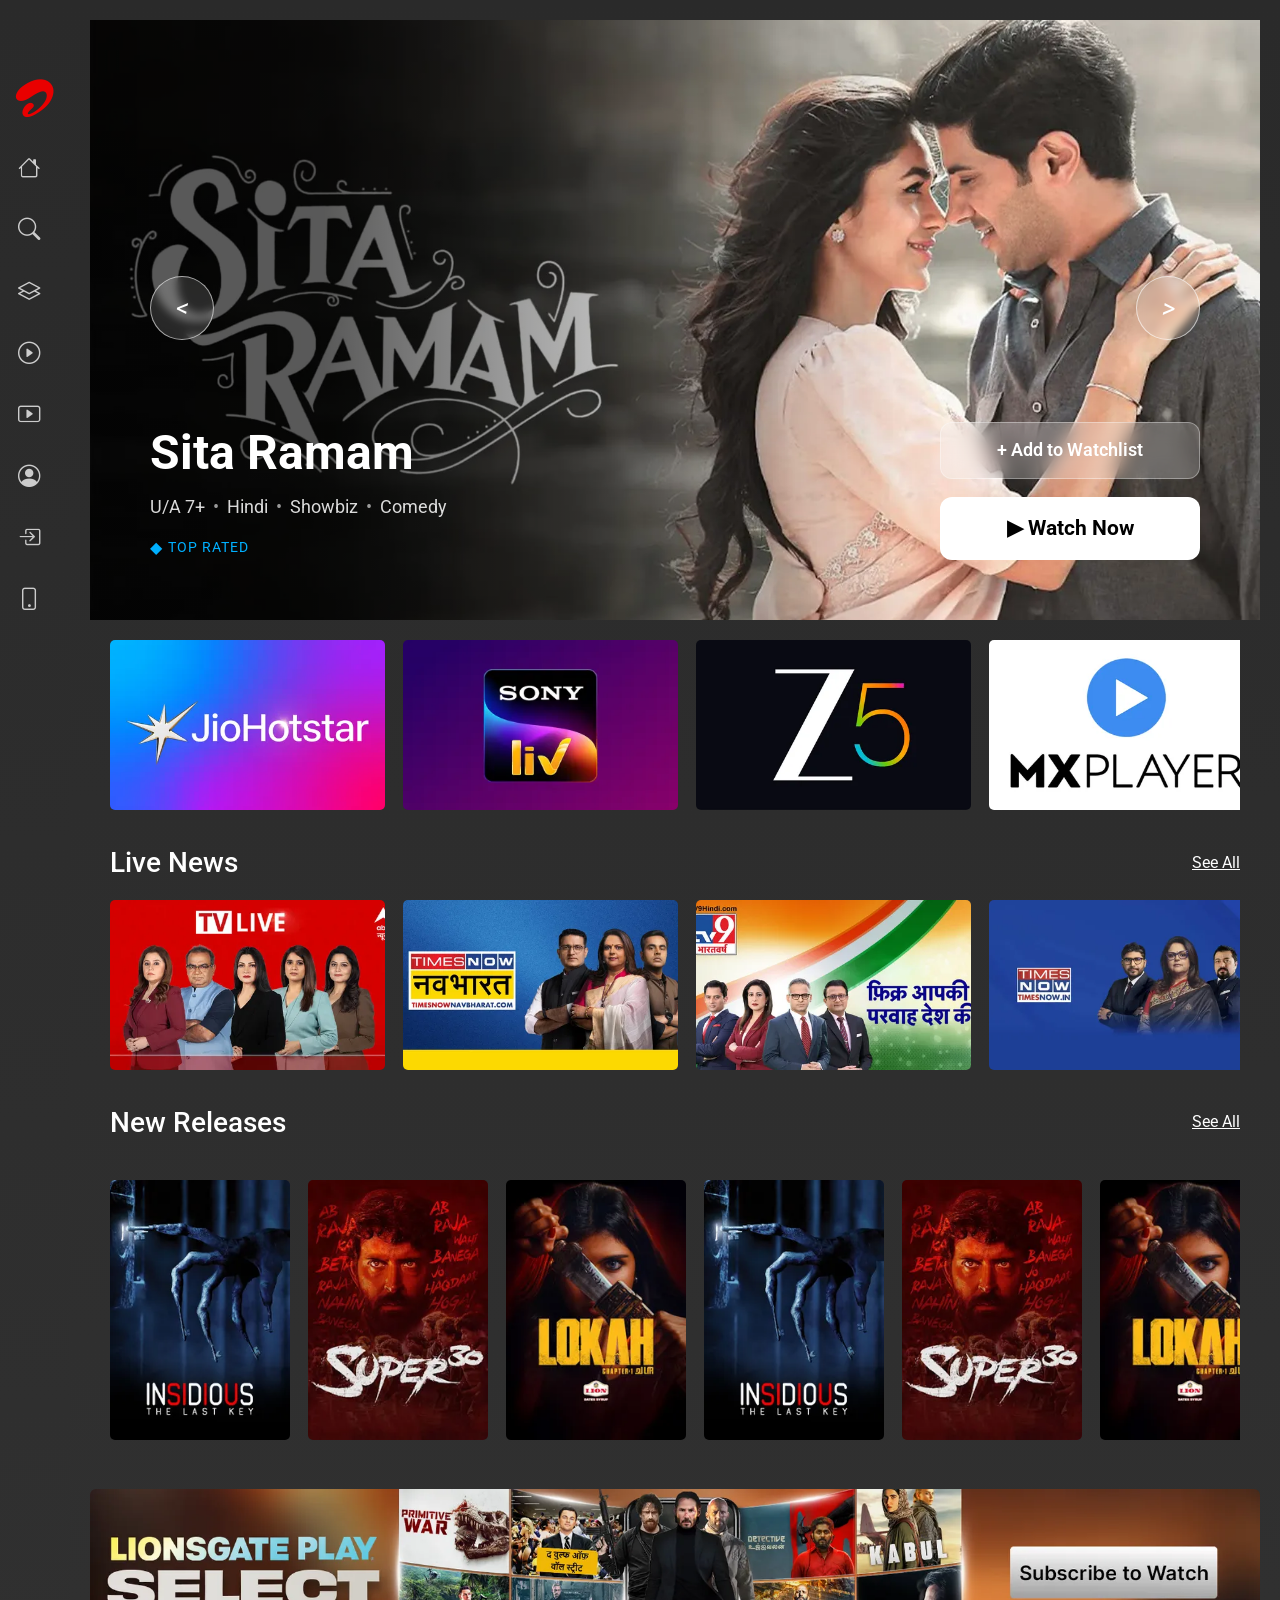
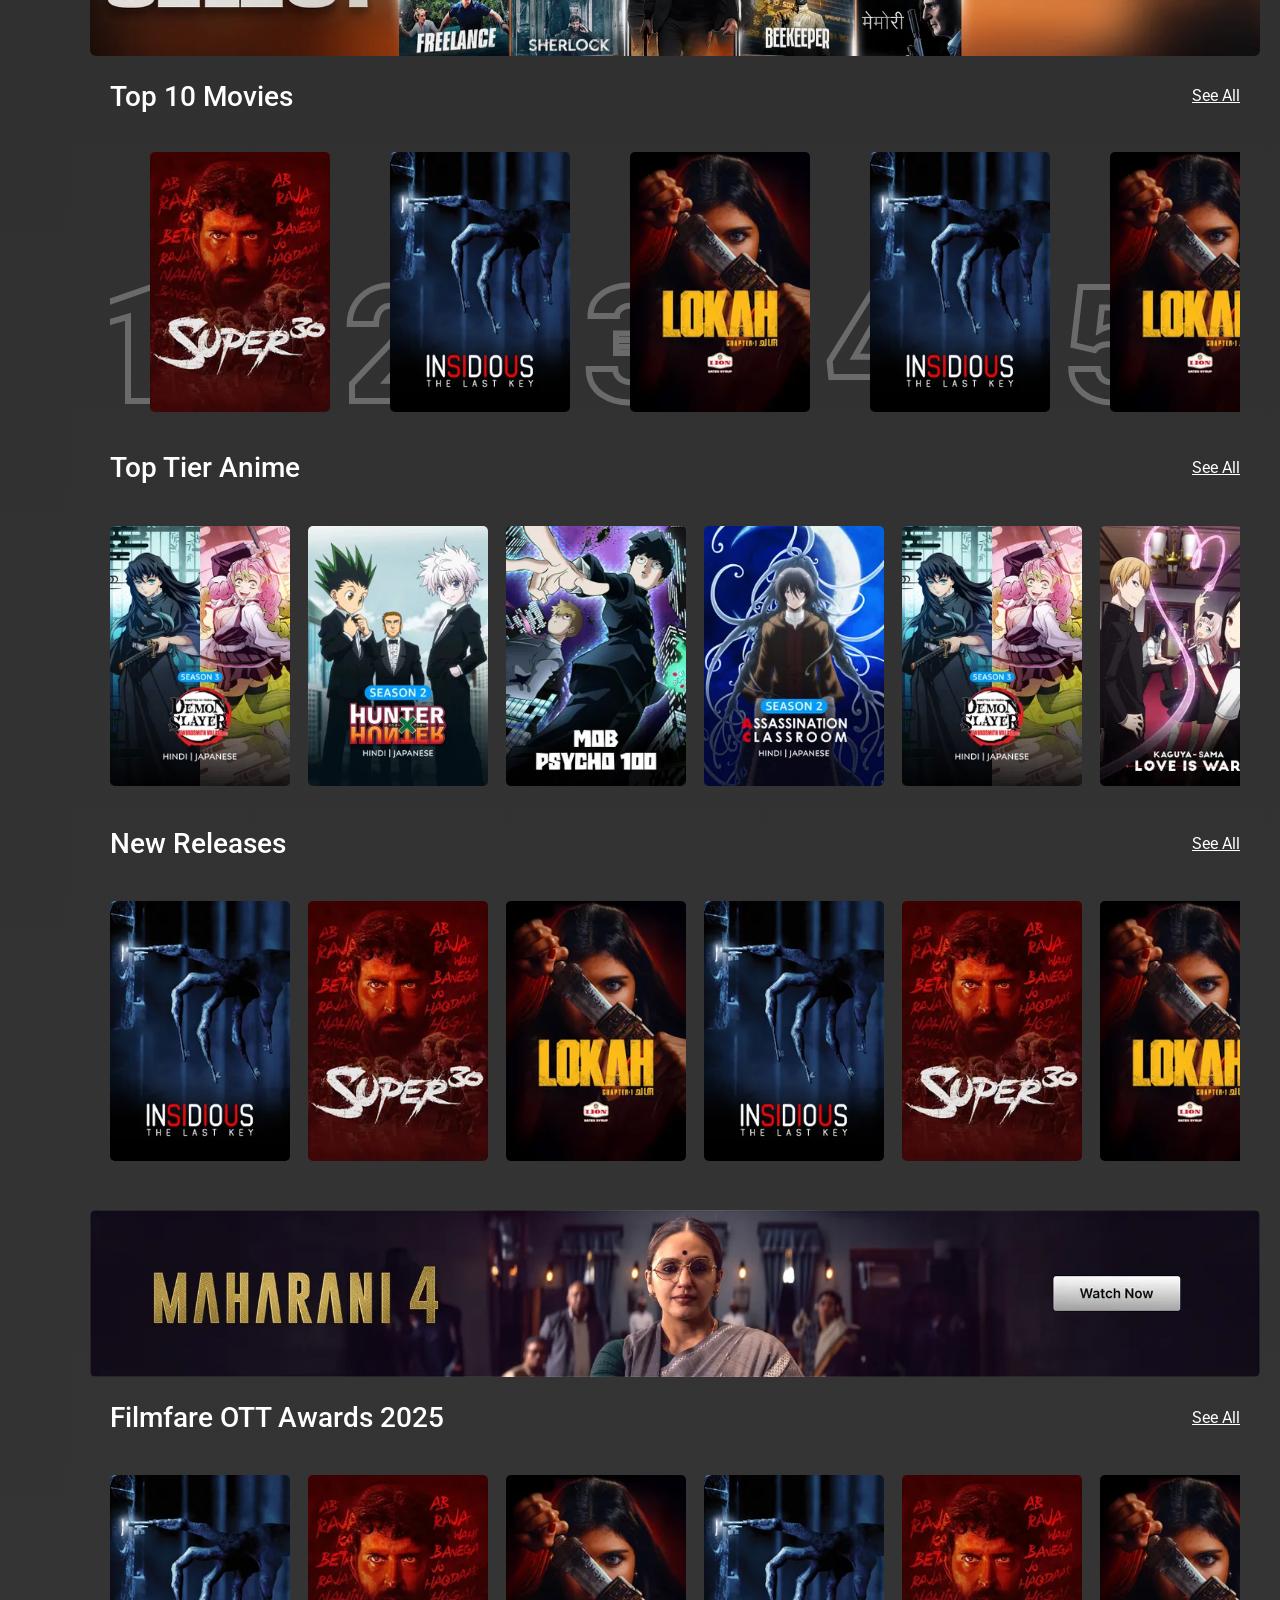
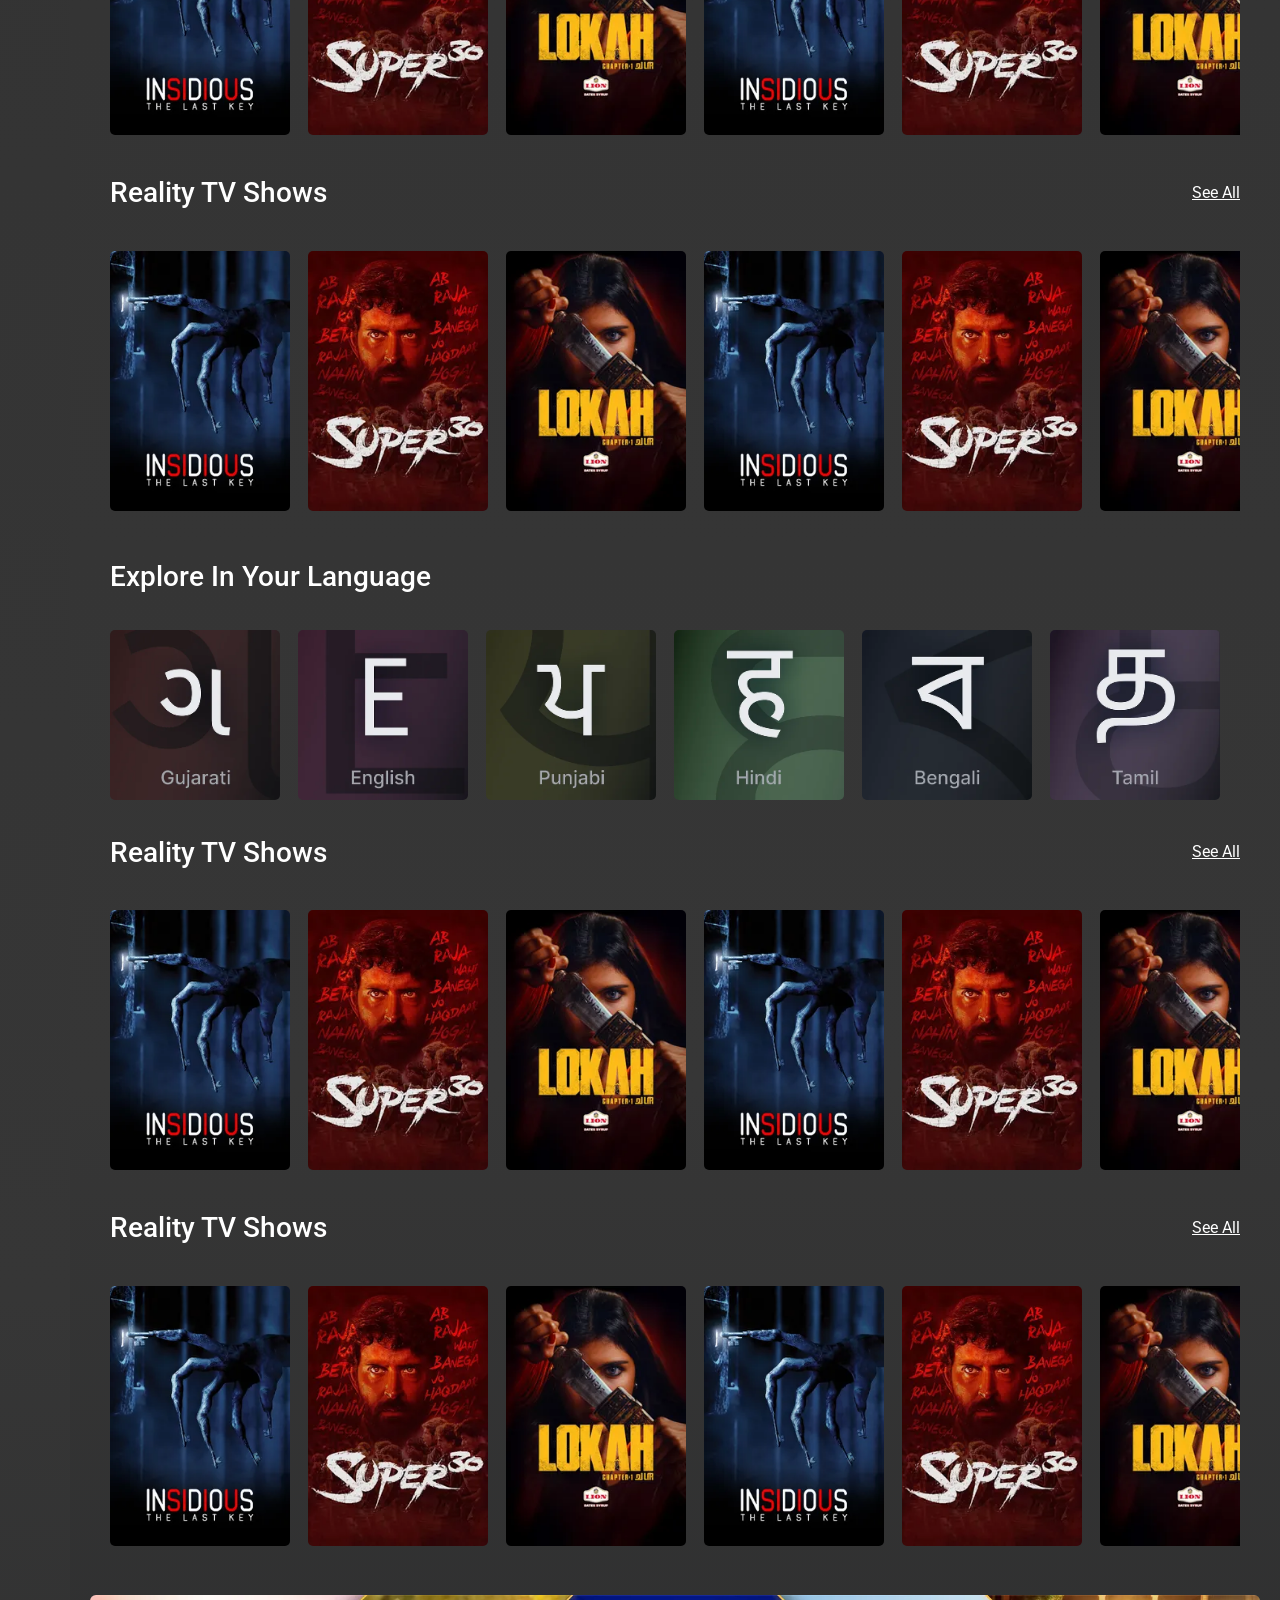
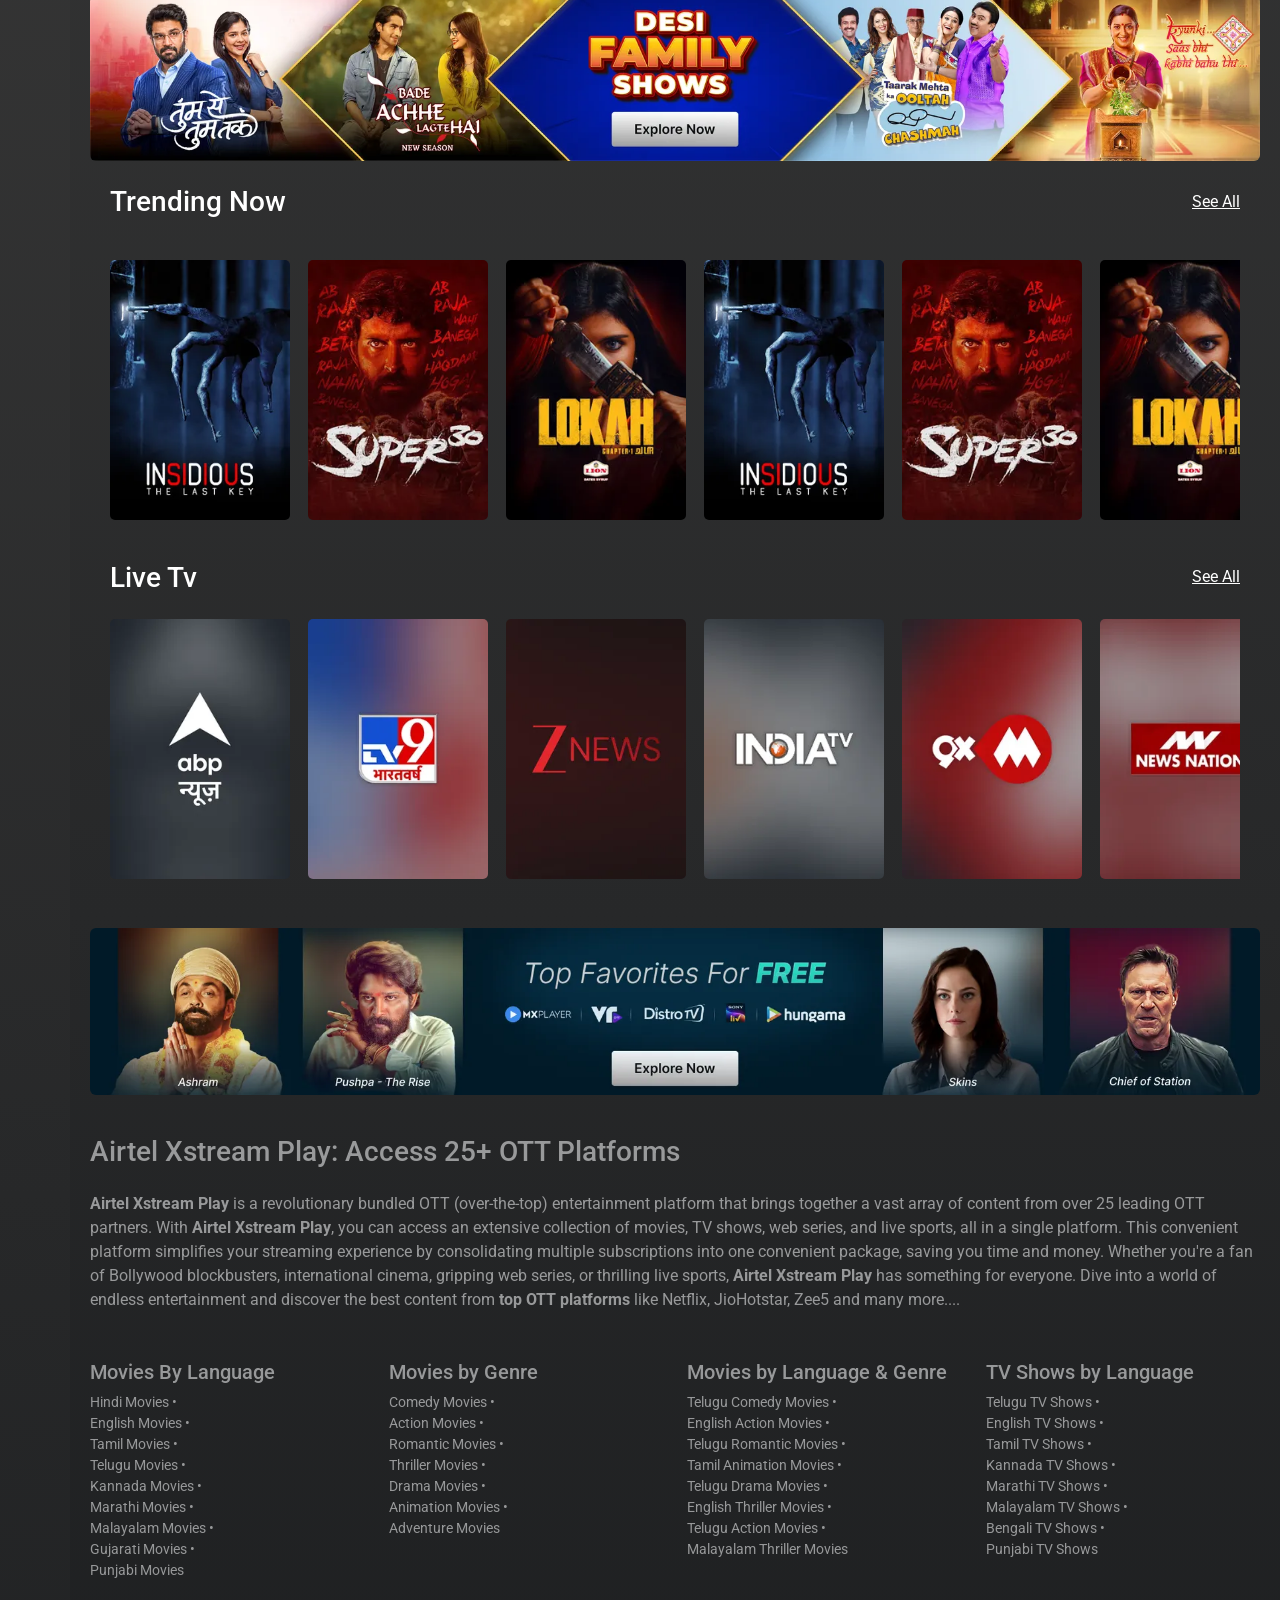
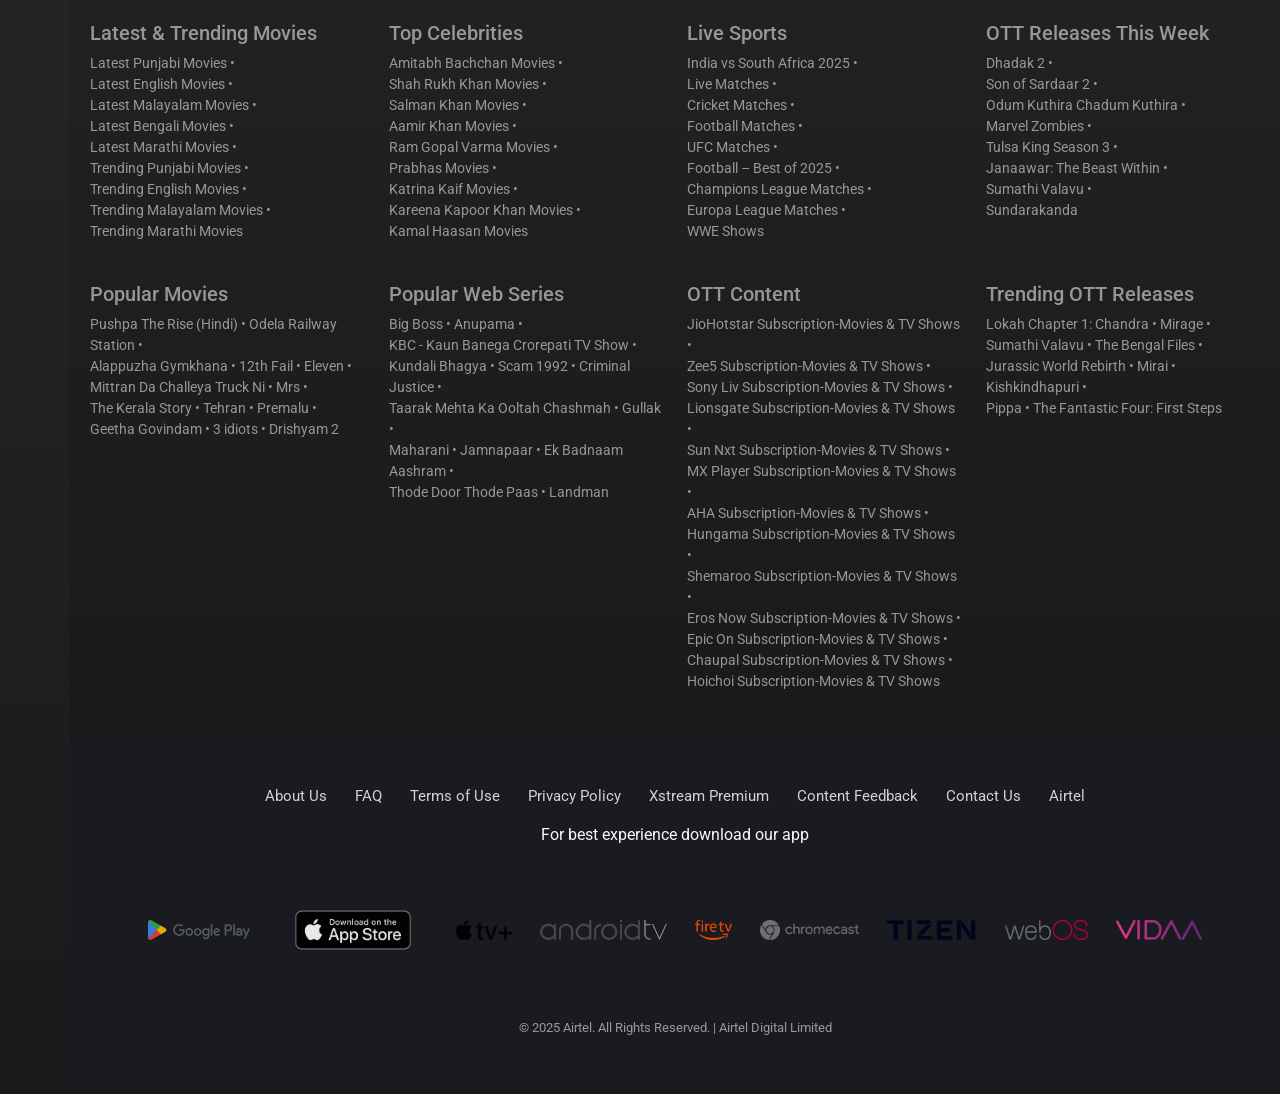
==== commit b34f8c4a: "live section tag chnage" ====
--- a/free.html
+++ b/free.html
@@ -247,100 +247,98 @@
     <!-- Hero Slider End -->
 
     <!-- OTT Logos Row -->
-        <div class="live-section">
-            <div class="live-scroll-container">
-                <button class="scroll-btn left-btn">❮</button>
+    <div class="live-section">
+        <div class="live-scroll-container">
+            <button class="scroll-btn left-btn">❮</button>
+
+            <div class="live-scroller">
+                <div class="live-scroll-inner">
+                    <div class="live-card-wrapper">
+                        <a href="./singleott.html">
+                            <div class="live-card">
+                                <img src="./images/index/ottlogo1.webp" alt="News">
+                            </div>
+                        </a>
+                    </div>
+                    <div class="live-card-wrapper">
+                        <a href="./singleott.html">
+                            <div class="live-card">
+                                <img src="./images/index/ottlogo2.webp" alt="News">
+                            </div>
+                        </a>
+                    </div>
+                    <div class="live-card-wrapper">
+                        <a href="./singleott.html">
+                            <div class="live-card">
+                                <img src="./images/index/ottlogo3.webp" alt="News">
+                            </div>
+                        </a>
+                    </div>
+                    <div class="live-card-wrapper">
+                        <a href="./singleott.html">
+                            <div class="live-card">
+                                <img src="./images/index/ottlogo4.webp" alt="News">
+                            </div>
+                        </a>
+                    </div>
+                    <div class="live-card-wrapper">
+                        <a href="./singleott.html">
+                            <div class="live-card">
+                                <img src="./images/index/ottlogo5.webp" alt="News">
+                            </div>
+                        </a>
+                    </div>
+                    <div class="live-card-wrapper">
+                        <a href="./singleott.html">
+                            <div class="live-card">
+                                <img src="./images/index/ottlogo6.webp" alt="News">
+                            </div>
+                        </div>
+                    </a>
+                    <div class="live-card-wrapper">
+                        <a href="./singleott.html">
+                            <div class="live-card">
+                                <img src="./images/index/ottlogo7.webp" alt="News">
+                            </div>
+                        </a>
+                    </div>
+                    <div class="live-card-wrapper">
+                        <a href="./singleott.html">
+                            <div class="live-card">
+                                <img src="./images/index/ottlogo8.webp" alt="News">
+                            </div>
+                        </a>
+                    </div>
+                    <div class="live-card-wrapper">
+                        <a href="./singleott.html">
+                            <div class="live-card">
+                                <img src="./images/index/ottlogo9.webp" alt="News">
+                            </div>
+                        </a>
+                    </div>
+                </div>
+            </div>
+
+            <button class="scroll-btn right-btn">❯</button>
+        </div>
+    </div>
+    <!-- OTT Logos Row -->
+
+    <div class="live-section mt-3">
+        <div class="d-flex justify-content-between align-items-center">
+            <h3 class="text-white m-0">Live News</h3>
+            <a href="./seeall.html" class="text-white">See All</a>
+        </div>
+
+        <div class="live-scroll-container">
+            <button class="scroll-btn left-btn">❮</button>
 
                 <div class="live-scroller">
                     <div class="live-scroll-inner">
-                        <a href="./singleott.html">
-                            <div class="live-card-wrapper">
+                        <div class="live-card-wrapper">
+                            <a href="./singlepage.html">
                                 <div class="live-card">
-                                    <img src="./images/index/ottlogo1.webp" alt="News">
-                                </div>
-                            </div>
-                        </a>
-                        <a href="./singleott.html">
-                            <div class="live-card-wrapper">
-                                <div class="live-card">
-                                    <img src="./images/index/ottlogo2.webp" alt="News">
-                                </div>
-                            </div>
-                        </a>
-                        <a href="./singleott.html">
-                            <div class="live-card-wrapper">
-                                <div class="live-card">
-                                    <img src="./images/index/ottlogo3.webp" alt="News">
-                                </div>
-                            </div>
-                        </a>
-                        <a href="./singleott.html">
-                            <div class="live-card-wrapper">
-                                <div class="live-card">
-                                    <img src="./images/index/ottlogo4.webp" alt="News">
-                                </div>
-                            </div>
-                        </a>
-                        <a href="./singleott.html">
-                            <div class="live-card-wrapper">
-                                <div class="live-card">
-                                    <img src="./images/index/ottlogo5.webp" alt="News">
-                                </div>
-                            </div>
-                        </a>
-                        <a href="./singleott.html">
-                            <div class="live-card-wrapper">
-                                <div class="live-card">
-                                    <img src="./images/index/ottlogo6.webp" alt="News">
-                                </div>
-                            </div>
-                        </a>
-                        <a href="./singleott.html">
-                            <div class="live-card-wrapper">
-                                <div class="live-card">
-                                    <img src="./images/index/ottlogo7.webp" alt="News">
-                                </div>
-                            </div>
-                        </a>
-                        <a href="./singleott.html">
-                            <div class="live-card-wrapper">
-                                <div class="live-card">
-                                    <img src="./images/index/ottlogo8.webp" alt="News">
-                                </div>
-                            </div>
-                        </a>
-                        <a href="./singleott.html">
-                            <div class="live-card-wrapper">
-                                <div class="live-card">
-                                    <img src="./images/index/ottlogo9.webp" alt="News">
-                                </div>
-                            </div>
-                        </a>
-
-                    </div>
-                </div>
-
-                <button class="scroll-btn right-btn">❯</button>
-            </div>
-        </div>
-    <!-- OTT Logos Row -->
-
-    <div class="live-section mt-3">
-        <div class="d-flex justify-content-between align-items-center mb-3">
-            <h3 class="text-white m-0">Live TV</h3>
-            <a href="seeall.html" class="text-white">See All</a>
-        </div>
-
-        <div class="live-scroll-container">
-            <button class="scroll-btn left-btn">❮</button>
-
-                <div class="live-scroller">
-                    <div class="live-scroll-inner">
-
-                        <a href="./singlepage.html">
-                            <div class="live-card-wrapper">
-                                <div class="live-card">
-                                    <img src="/images/index/news1.webp" alt="News">
+                                    <img src="./images/index/news1.webp" alt="News">
                                     <div class="live-overlay">
                                         <h5 class="live-title">TV Live</h5>
 
@@ -350,13 +348,12 @@
                                         </div>
                                     </div>
                                 </div>
-                            </div>
-                        </a>
-
-                        <a href="./singlepage.html">
-                            <div class="live-card-wrapper">
+                            </a>
+                        </div>
+                        <div class="live-card-wrapper">
+                            <a href="./singlepage.html">
                                 <div class="live-card">
-                                    <img src="/images/index/news2.webp" alt="News">
+                                    <img src="./images/index/news2.webp" alt="News">
 
                                     <div class="live-overlay">
                                         <h5 class="live-title">Times Now</h5>
@@ -367,13 +364,12 @@
                                         </div>
                                     </div>
                                 </div>
-                            </div>
-                        </a>
-
-                        <a href="./singlepage.html">
-                            <div class="live-card-wrapper">
+                            </a>
+                        </div>
+                        <div class="live-card-wrapper">
+                            <a href="./singlepage.html">
                                 <div class="live-card">
-                                    <img src="/images/index/news3.webp" alt="News">
+                                    <img src="./images/index/news3.webp" alt="News">
                                     <div class="live-overlay">
                                         <h5 class="live-title">TV 9</h5>
 
@@ -383,13 +379,12 @@
                                         </div>
                                     </div>
                                 </div>
-                            </div>
-                        </a>
-
-                        <a href="./singlepage.html">
-                            <div class="live-card-wrapper">
+                            </a>
+                        </div>
+                        <div class="live-card-wrapper">
+                            <a href="./singlepage.html">
                                 <div class="live-card">
-                                    <img src="/images/index/news4.webp" alt="News">
+                                    <img src="./images/index/news4.webp" alt="News">
                                     <div class="live-overlay">
                                         <h5 class="live-title">Times Now</h5>
 
@@ -399,8 +394,8 @@
                                         </div>
                                     </div>
                                 </div>
-                            </div>
-                        </a>
+                            </a>
+                        </div>
                     </div>
                 </div>
 
@@ -2439,124 +2434,6 @@
 </footer>
 </div>
 <script src="https://cdn.jsdelivr.net/npm/bootstrap@5.3.8/dist/js/bootstrap.bundle.min.js"></script>
-<script>
-    const numberInput = document.getElementById("mobileInput");     
-    const errorMessage = document.getElementById("mobileError"); 
-    const otpError = document.getElementById("otpError");   
-    const otpModal = new bootstrap.Modal(document.getElementById("otpModal"));
-    const loginModal = new bootstrap.Modal(document.getElementById("loginModal"));
-    const otpTriggerButton = document.getElementById("continueBtn"); 
-    const otpInputs = document.querySelectorAll(".otp-input");
-    const resendTimer = document.getElementById("resendTimer");
-
-    let timerInterval;
-
-    // Open OTP Modal
-    otpTriggerButton.addEventListener("click", () => {
-        const number = numberInput.value.trim();
-
-        if (number.length !== 10 || isNaN(number)) {
-            errorMessage.style.display = "block";
-            errorMessage.textContent = "Enter a valid 10-digit mobile number";
-            return;
-        }
-
-        errorMessage.style.display = "none";
-        document.getElementById("otpMobile").textContent = number;
-
-        loginModal.hide();
-        otpModal.show();
-
-        startOTPTimer();
-    });
-
-    // Auto move + backspace handling
-    otpInputs.forEach((input, index) => {
-        input.addEventListener("input", () => {
-            if (input.value.length === 1 && index < otpInputs.length - 1) {
-                otpInputs[index + 1].focus();
-            }
-        });
-
-        input.addEventListener("keydown", (e) => {
-            if (e.key === "Backspace" && input.value === "" && index > 0) {
-                otpInputs[index - 1].focus();
-            }
-        });
-    });
-
-    // VERIFY button action
-    document.querySelector("#otpModal button.btn").addEventListener("click", () => {
-        let otp = "";
-        otpInputs.forEach(i => otp += i.value);
-
-        if (otp.length === 4 && !isNaN(otp)) {
-            otpError.style.display = "none";
-            alert("OTP verified successfully!");
-
-            otpModal.hide();
-            otpInputs.forEach(i => i.value = "");
-        } else {
-            otpError.style.display = "block";
-            otpError.textContent = "Please enter a valid 4-digit OTP.";
-        }
-    });
-
-
-    // Start OTP countdown
-    function startOTPTimer() {
-        let time = 60;
-        resendTimer.textContent = `Resend OTP in (0:${time})`;
-        resendTimer.style.pointerEvents = "none";
-        resendTimer.style.opacity = "0.5";
-
-        clearInterval(timerInterval);
-        timerInterval = setInterval(() => {
-            time--;
-            resendTimer.textContent = `Resend OTP in (0:${time < 10 ? "0" + time : time})`;
-
-            if (time === 0) {
-                clearInterval(timerInterval);
-                resendTimer.innerHTML = `<a href="#" id="resendBtn" style="color:#fff;">Resend OTP</a>`;
-                resendTimer.style.pointerEvents = "auto";
-                resendTimer.style.opacity = "1";
-
-                document.getElementById("resendBtn").addEventListener("click", () => {
-                    startOTPTimer(); // restart timer
-                    otpInputs.forEach(i => i.value = "");
-                    otpInputs[0].focus();
-                });
-            }
-        }, 1000);
-    }
-
-    const scrollers = document.querySelectorAll(".movie-scroll-container");
-
-    scrollers.forEach(container => {
-        const scroller = container.querySelector(".movie-scroller");
-        const leftBtn = container.querySelector(".left-btn");
-        const rightBtn = container.querySelector(".right-btn");
-
-        const scrollAmount = 300; // how much scroll per click
-
-        leftBtn.addEventListener("click", () => {
-            scroller.scrollBy({
-                left: -scrollAmount,
-                behavior: "smooth"
-            });
-        });
-
-        rightBtn.addEventListener("click", () => {
-            scroller.scrollBy({
-                left: scrollAmount,
-                behavior: "smooth"
-            });
-        });
-    });
-
-
-
-</script>
-
+<script src="./js/script.js"></script>
 </body>
 </html>
--- a/css/style.css
+++ b/css/style.css
@@ -22,7 +22,7 @@
 
 .main-content {
     position: relative;
-    z-index: 1;
+    /* z-index: 1; */
   margin-left: 70px;          
   padding: 20px;
   min-height: 100vh;
@@ -175,35 +175,38 @@
     transition: opacity .8s ease-in-out;
 }
 
+/* Sidebar must be 100% transparent */
 .sidebar {
     position: fixed;
     top: 0;
     left: 0;
     width: 70px;
     height: 100vh;
-
     display: flex;
     flex-direction: column;
 
-    background: rgba(0,0,0,0.15);
-    backdrop-filter: blur(10px);
-
+    background: transparent !important;
+    backdrop-filter: none !important;
     transition: width 0.25s ease;
     z-index: 50;
 }
 
-
 .sidebar:hover {
-  width: 150px;
-  background: rgba(0,0,0,0.20);
-  backdrop-filter: blur(0px);
-}
-
-
+    width: 150px;
+    background: transparent !important;
+    backdrop-filter: none !important;
+}
+
+.sidebar *,
+.sidebar:hover * {
+    background: transparent !important;
+}
+
+/* Gradient overlay */
 .sidebar-fade {
     position: fixed;
     top: 0;
-    left: 70px;
+    left: 0;
     width: 0;
     height: 100vh;
     opacity: 0;
@@ -212,19 +215,20 @@
 
     background: linear-gradient(
         to right,
-        rgba(0,0,0,0.60),
-        rgba(0,0,0,0.30),
+        rgba(0,0,0,0.55),
+        rgba(0,0,0,0.55),
+        rgba(0,0,0,0.10),
         rgba(0,0,0,0)
     );
 
-    transition: 0.30s ease;
+    transition: 0.3s ease;
 }
 
 .sidebar:hover ~ .sidebar-fade {
-    left: 150px;     
-    width: 550px;    
-    opacity: 3;
-}
+    width: 800px;
+    opacity: 1;
+}
+
 .sidebar .logo {
     padding: 20px 0;
     display: flex;
@@ -279,7 +283,6 @@
 .sidebar .menu li:hover a{
   color: #fff;
 }
-
 
 .category-wrapper {
   background: transparent;
@@ -1066,6 +1069,10 @@
     font-weight: 500;
 }
 
+.row a{
+    text-decoration: none !important;
+}
+
 .watchlist-empty {
     padding: 70px 0;
     margin-bottom: 150px;
@@ -1769,3 +1776,364 @@
     border-radius: 15px;
     object-fit: cover;
 }
+
+.language-container {
+    padding: 10px;
+    color: #fff;
+    max-width: 1300px;
+    margin: auto;
+}
+
+.lang-grid {
+    display: flex;
+    flex-wrap: wrap;
+    gap: 30px;
+}
+
+.lang-item {
+    text-align: center;
+    cursor: pointer;
+}
+
+.lang-circle {
+    width: 75px;
+    height: 75px;
+    border-radius: 50%;
+    background-size: cover;
+    background-position: center;
+    position: relative;
+    display: flex;
+    justify-content: center;
+    align-items: center;
+}
+
+.tick {
+    position: absolute;
+    bottom: 6px;
+    right: 6px;
+    width: 22px;
+    height: 22px;
+    background: #fff;
+    border-radius: 50%;
+    display: none;
+    justify-content: center;
+    align-items: center;
+}
+
+.tick i {
+    font-size: 14px;
+    color: #222;
+}
+
+.lang-item.selected .tick {
+    display: flex;
+}
+
+.lang-item.selected .lang-circle {
+    border: 2px solid #fff;
+    transform: scale(1.06);
+}
+
+.submit-btn {
+    margin-top: 50px;
+    padding: 10px 35px;
+    font-size: 16px;
+    border-radius: 6px;
+    border: none;
+    background: linear-gradient(to right, #fff, #cfcfcf);
+    cursor: pointer;
+    margin-bottom: 300px;
+}
+
+.custom-tabs {
+    display: flex;
+    gap: 30px;
+    margin-bottom: 25px;
+    font-size: 17px;
+    color: #bbb;
+    justify-content: center;
+}
+
+.custom-tabs .tab {
+    cursor: pointer;
+    padding-bottom: 5px;
+}
+
+.custom-tabs .tab.active {
+    color: #fff;
+    font-weight: 600;
+    border-bottom: 2px solid #fff;
+}
+
+.tab-content {
+    display: none;
+}
+
+.tab-content.active {
+    display: block;
+}
+
+.faq-accordion .accordion-item {
+    background: transparent !important;
+    border: none;
+    margin-left: 30px;
+    margin-right: 30px;
+    border-bottom: 1px solid rgba(255,255,255,0.12);
+}
+
+.faq-accordion .accordion-button {
+    background: transparent !important;
+    color: #a6a5a5;
+    font-size: 20px;
+    padding: 20px 0;
+    box-shadow: none !important;
+    border: none !important;
+}
+
+.faq-accordion .accordion-button:not(.collapsed) {
+    color: #ffffff;
+    background: transparent !important;
+    box-shadow: none !important;
+}
+
+.faq-accordion .accordion-body {
+    background: transparent !important;
+    padding: 15px 0 25px;
+    color: #cfcfcf;
+}
+
+.faq-accordion .accordion-button::after {
+    filter: invert(1);
+    opacity: 0.9;
+    transform: scale(1.2);
+}
+
+.faq-accordion .accordion-button:not(.collapsed)::after {
+    transform: rotate(180deg) scale(1.2);
+}
+
+.accordion-button:focus {
+    box-shadow: none !important;
+    background: transparent !important;
+}
+.terms-title,
+.terms-content{
+    margin-right: 30px;
+    margin-left: 30px;
+}
+.tou__text {
+    color: #cfcfcf;
+    font-size: 15px;
+    line-height: 1.7;
+}
+
+.tou__text .strong,
+.strong {
+    color: #ffffff;
+    font-weight: 600;
+}
+
+.tou__list li {
+    color: #cfcfcf;
+    margin-bottom: 6px;
+    line-height: 1.6;
+}
+
+.terms-content a {
+    color: #ffffff;
+    text-decoration: underline;
+}
+
+/* Page title */
+.pp-title {
+    font-size: 26px;
+    font-weight: 600;
+    color: #ffffff;
+    margin: 40px 0 15px;
+}
+
+/* Normal text */
+.pp-text {
+    font-size: 16px;
+    line-height: 1.7;
+    color: #cfcfcf;
+    margin-bottom: 18px;
+}
+
+/* Bold white text */
+.pp-strong {
+    color: #ffffff;
+    font-weight: 600;
+}
+
+/* Lists */
+.pp-list {
+    margin-left: 25px;
+    color: #cfcfcf;
+    line-height: 1.7;
+}
+
+.pp-list li {
+    margin-bottom: 6px;
+}
+
+/* Links */
+#privacy a {
+    color: #ffffff;
+    text-decoration: underline;
+}
+
+.pp-title,
+.pp-text{
+    margin-left: 30px;
+    margin-right: 30px;
+}
+
+/* Title */
+.sub-title {
+    font-size: 26px;
+    font-weight: 600;
+    color: #ffffff;
+    margin: 35px 0 15px;
+}
+
+/* Normal text */
+.sub-text {
+    color: #cfcfcf;
+    font-size: 16px;
+    line-height: 1.7;
+    margin-bottom: 18px;
+}
+
+/* Strong / bold */
+.sub-strong {
+    color: #ffffff;
+    font-weight: 600;
+}
+
+/* Center text */
+.center {
+    text-align: center;
+}
+
+/* List styling */
+.sub-list {
+    color: #cfcfcf;
+    margin-left: 20px;
+    line-height: 1.7;
+}
+
+.sub-list li {
+    margin-bottom: 8px;
+}
+
+.sub-table {
+    max-width: 90%;          
+    width: 90%;              
+    margin: 0 auto 30px;     
+    border: 1px solid #666;
+    border-collapse: collapse;
+    color: #cfcfcf;
+}
+
+
+.sub-table th {
+    background: rgba(255,255,255,0.05);
+    color: #ffffff;
+    font-weight: 600;
+    padding: 10px;
+    text-align: left;
+    border: 1px solid #666;
+}
+
+.sub-table td {
+    padding: 10px;
+    border: 1px solid #666;
+    color: #cfcfcf;
+}
+
+/* Links */
+#subscription a {
+    color: #ffffff;
+    text-decoration: underline;
+}
+
+.sub-title,
+.sub-text{
+    margin-left: 30px;
+    margin-right: 30px;
+}
+
+/* Feedback*/
+/* Title */
+.fb-title {
+    font-size: 26px;
+    font-weight: 600;
+    color: #ffffff;
+    margin: 35px 0 15px;
+}
+
+/* Paragraph text */
+.fb-text {
+    color: #cfcfcf;
+    font-size: 16px;
+    line-height: 1.7;
+    margin-left: 30px;
+    margin-right: 30px;
+    margin-bottom: 18px;
+}
+
+/* Strong text */
+.fb-strong {
+    color: #ffffff;
+    font-weight: 600;
+}
+
+/* List */
+.fb-list {
+    margin-left: 50px;
+    color: #cfcfcf;
+    line-height: 1.7;
+}
+
+.fb-list li {
+    margin-bottom: 6px;
+}
+
+/* Table */
+.fb-table {
+    max-width: 90%;          
+    width: auto;                /* shrink to content width */
+    table-layout: auto;               
+    margin: 0 auto 30px;     
+    border: 1px solid #666;
+    border-collapse: collapse;
+    color: #cfcfcf;
+}
+
+.fb-table th,
+.fb-table td {
+    border: 1px solid #666;
+    padding: 10px;
+}
+
+.fb-table th {
+    background: rgba(255,255,255,0.06);
+    color: #fff;
+    font-weight: 600;
+}
+
+.fb-table caption {
+    caption-side: top;
+    color: #ffffff;
+    font-weight: 600;
+    margin-bottom: 10px;
+    font-size: 18px;
+}
+
+.fb-title,
+.fb-text{
+    margin-left: 30px;
+    margin-right: 30px;
+}
+
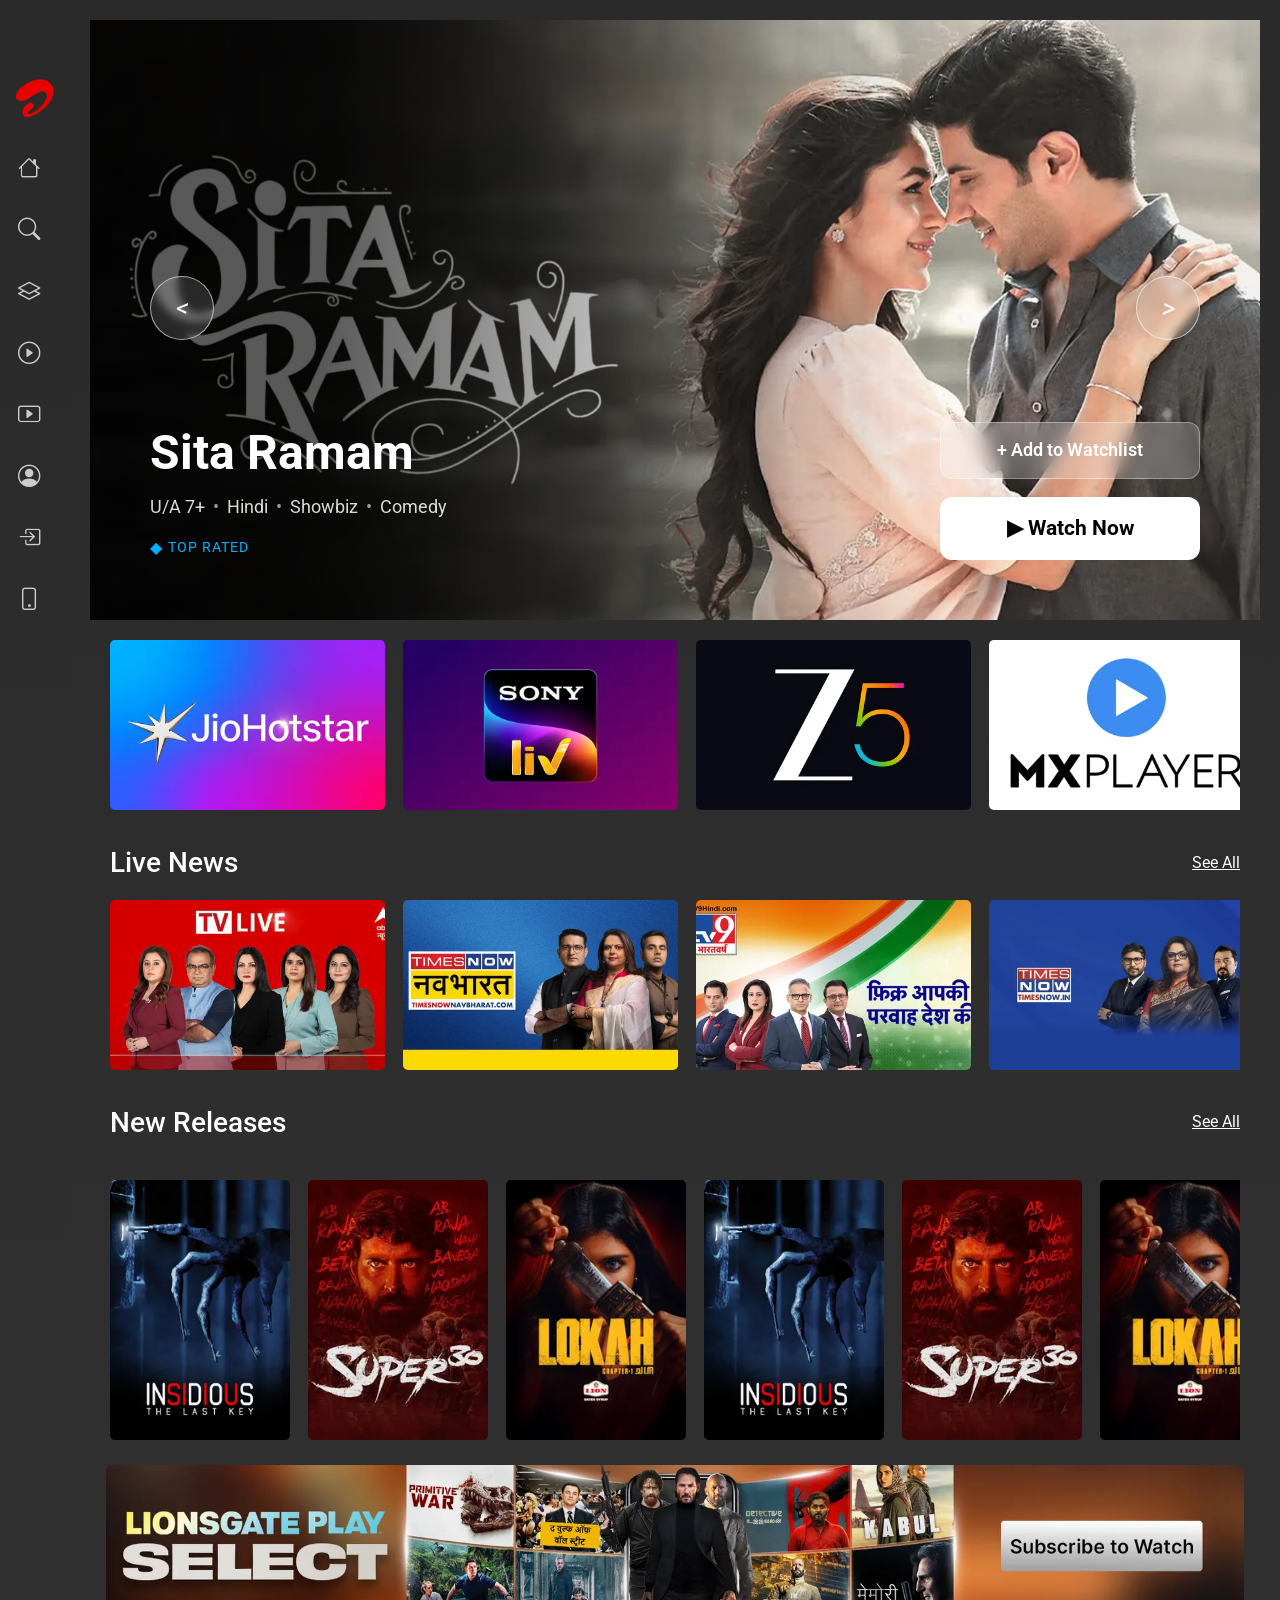
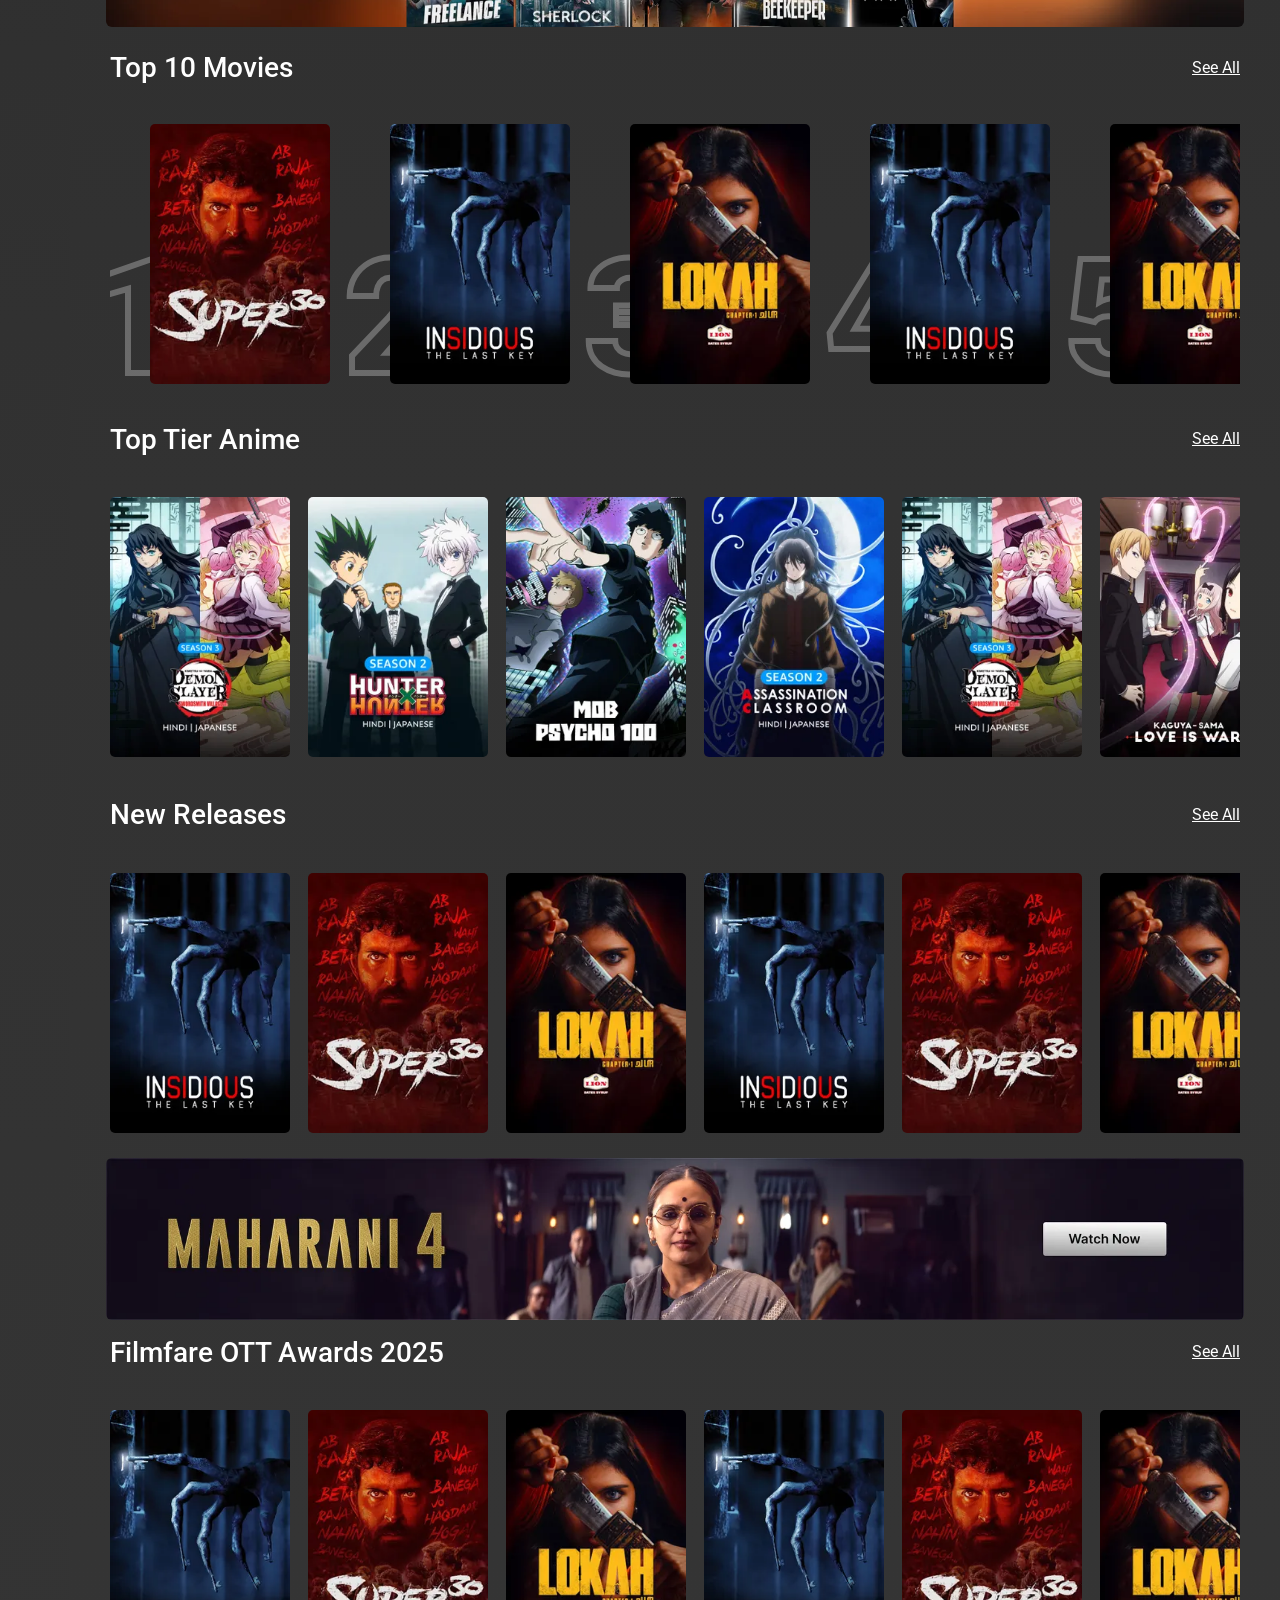
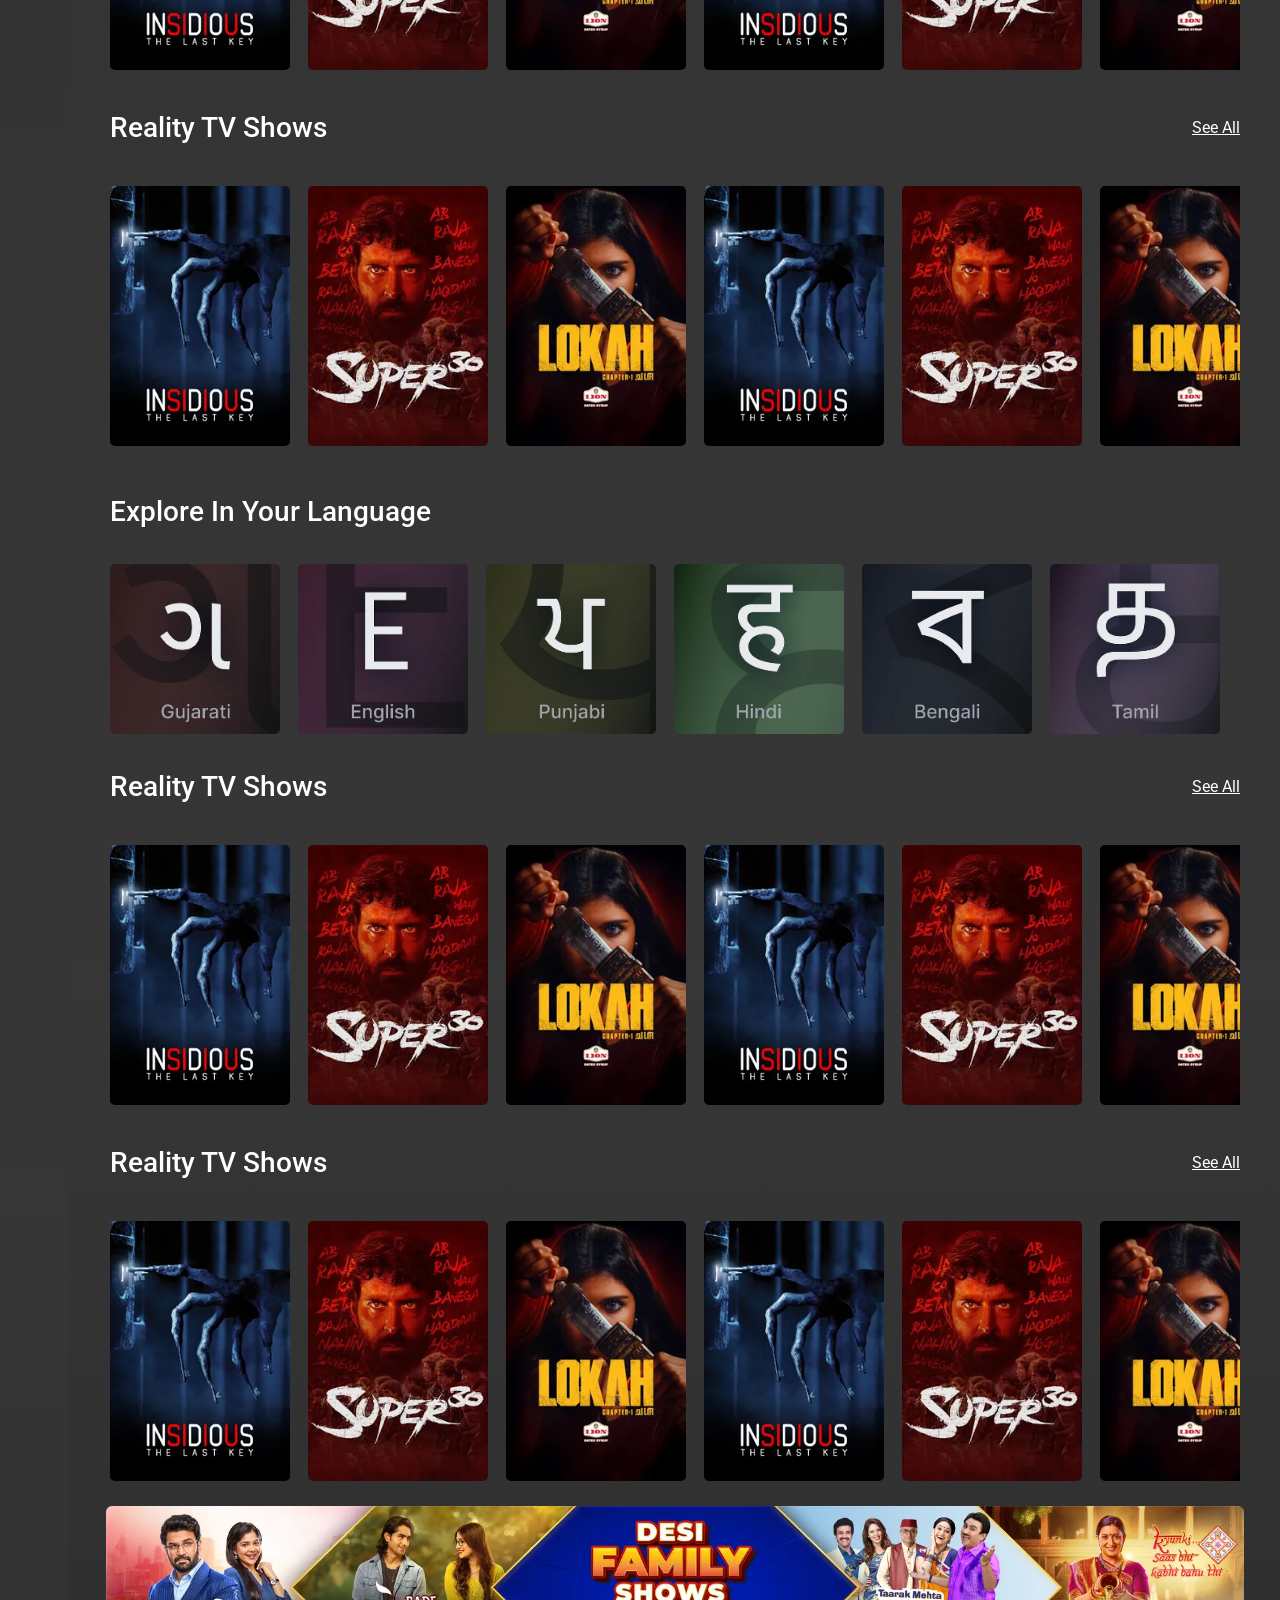
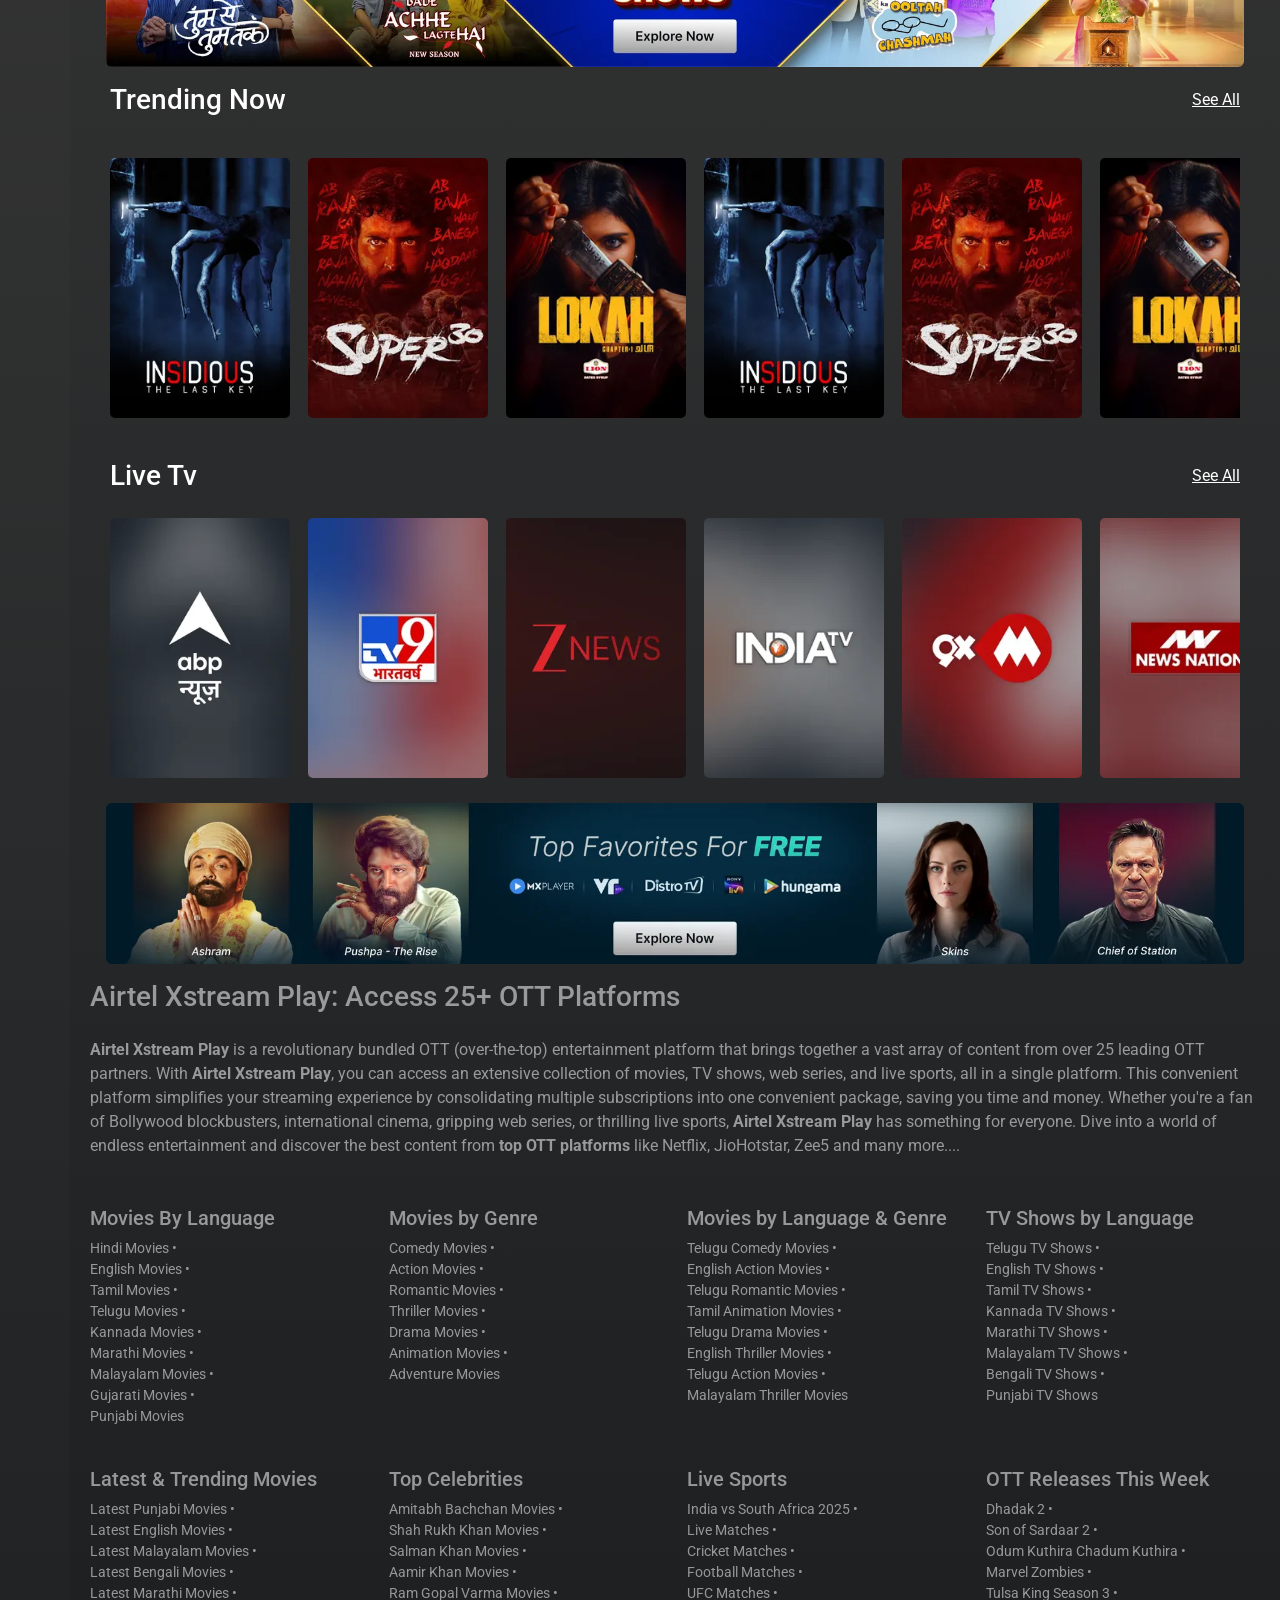
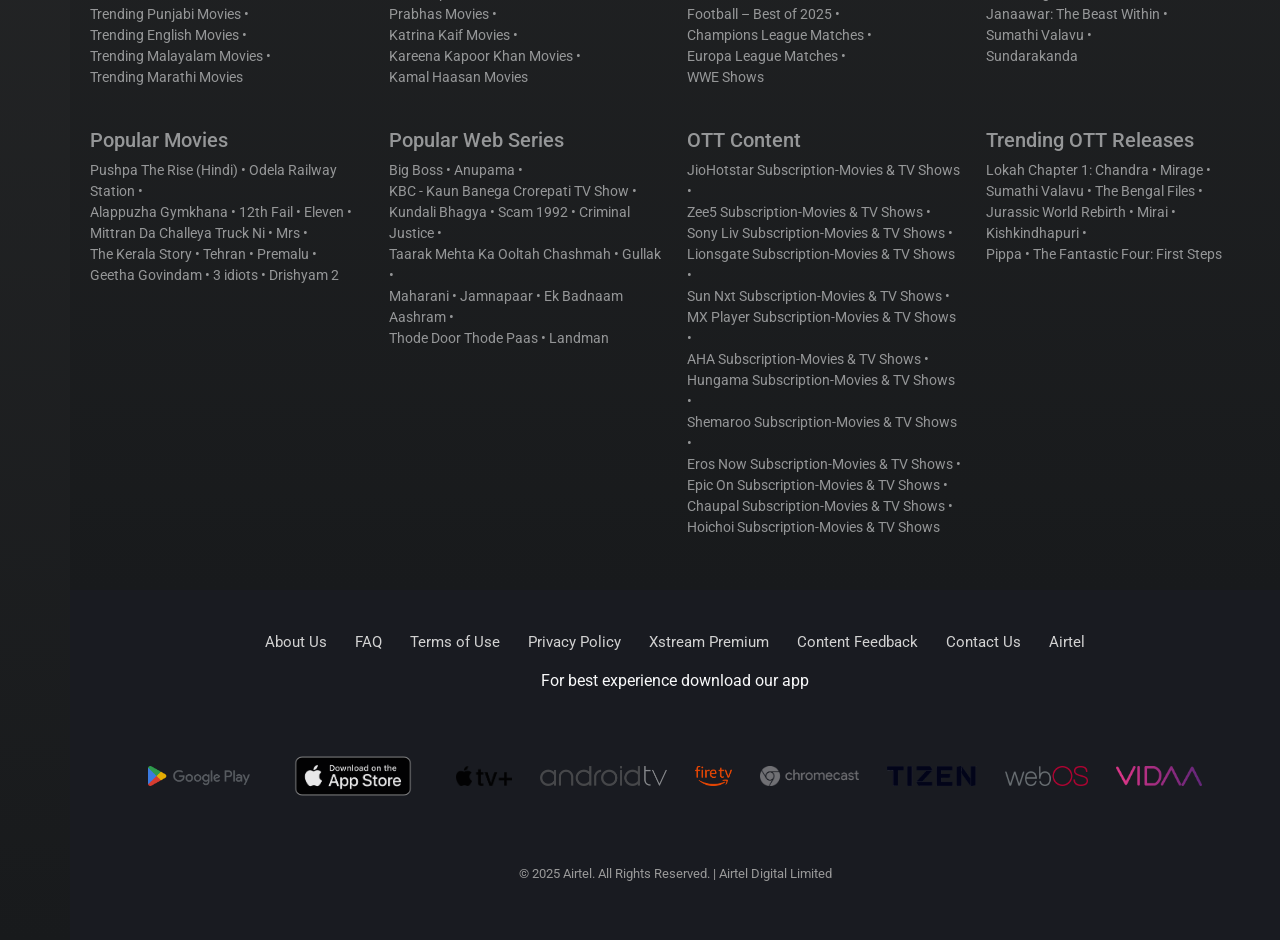
==== commit cf03dce4: "banner size chnage" ====
--- a/free.html
+++ b/free.html
@@ -573,9 +573,12 @@
     </div> 
 
     <!-- WiFi Banner -->
-    <div class="text-center my-4">
-        <a href="https://www.airtel.in/new-connection/broadband/?price=499&utm_source=xstream&utm_campaign=bb_acq_xstream_continue_watch_web"><img src="/images/index/lionsgateselect.webp" class="img-fluid rounded-2 wifi-banner"></a>
+    <div class="text-center mx-3">
+        <a href="https://www.airtel.in/new-connection/broadband/?price=499&utm_source=xstream&utm_campaign=bb_acq_xstream_continue_watch_web">
+            <img src="/images/index/lionsgateselect.webp" class="img-fluid rounded-2 wifi-banner">
+        </a>
     </div>
+
 
     <div class="top10-section mt-4">
 
@@ -1132,7 +1135,7 @@
     </div> 
 
     <!-- Banner -->
-    <div class="text-center my-4">
+    <div class="text-center mx-3">
         <a href="#"><img src="/images/index/maharani.webp" class="img-fluid rounded-2 wifi-banner"></a>
     </div>
 
@@ -1873,7 +1876,7 @@
     </div> 
 
     <!-- Banner -->
-    <div class="text-center my-4">
+    <div class="text-center mx-3">
         <a href="#"><img src="/images/index/family-show-web_.webp" class="img-fluid rounded-2 wifi-banner"></a>
     </div>
 
@@ -2195,7 +2198,7 @@
     </div> 
 
     <!-- Banner -->
-    <div class="text-center my-4">
+    <div class="text-center mx-3">
         <a href="#"><img src="/images/index/banner.png" class="img-fluid rounded-2 wifi-banner"></a>
     </div>
 
